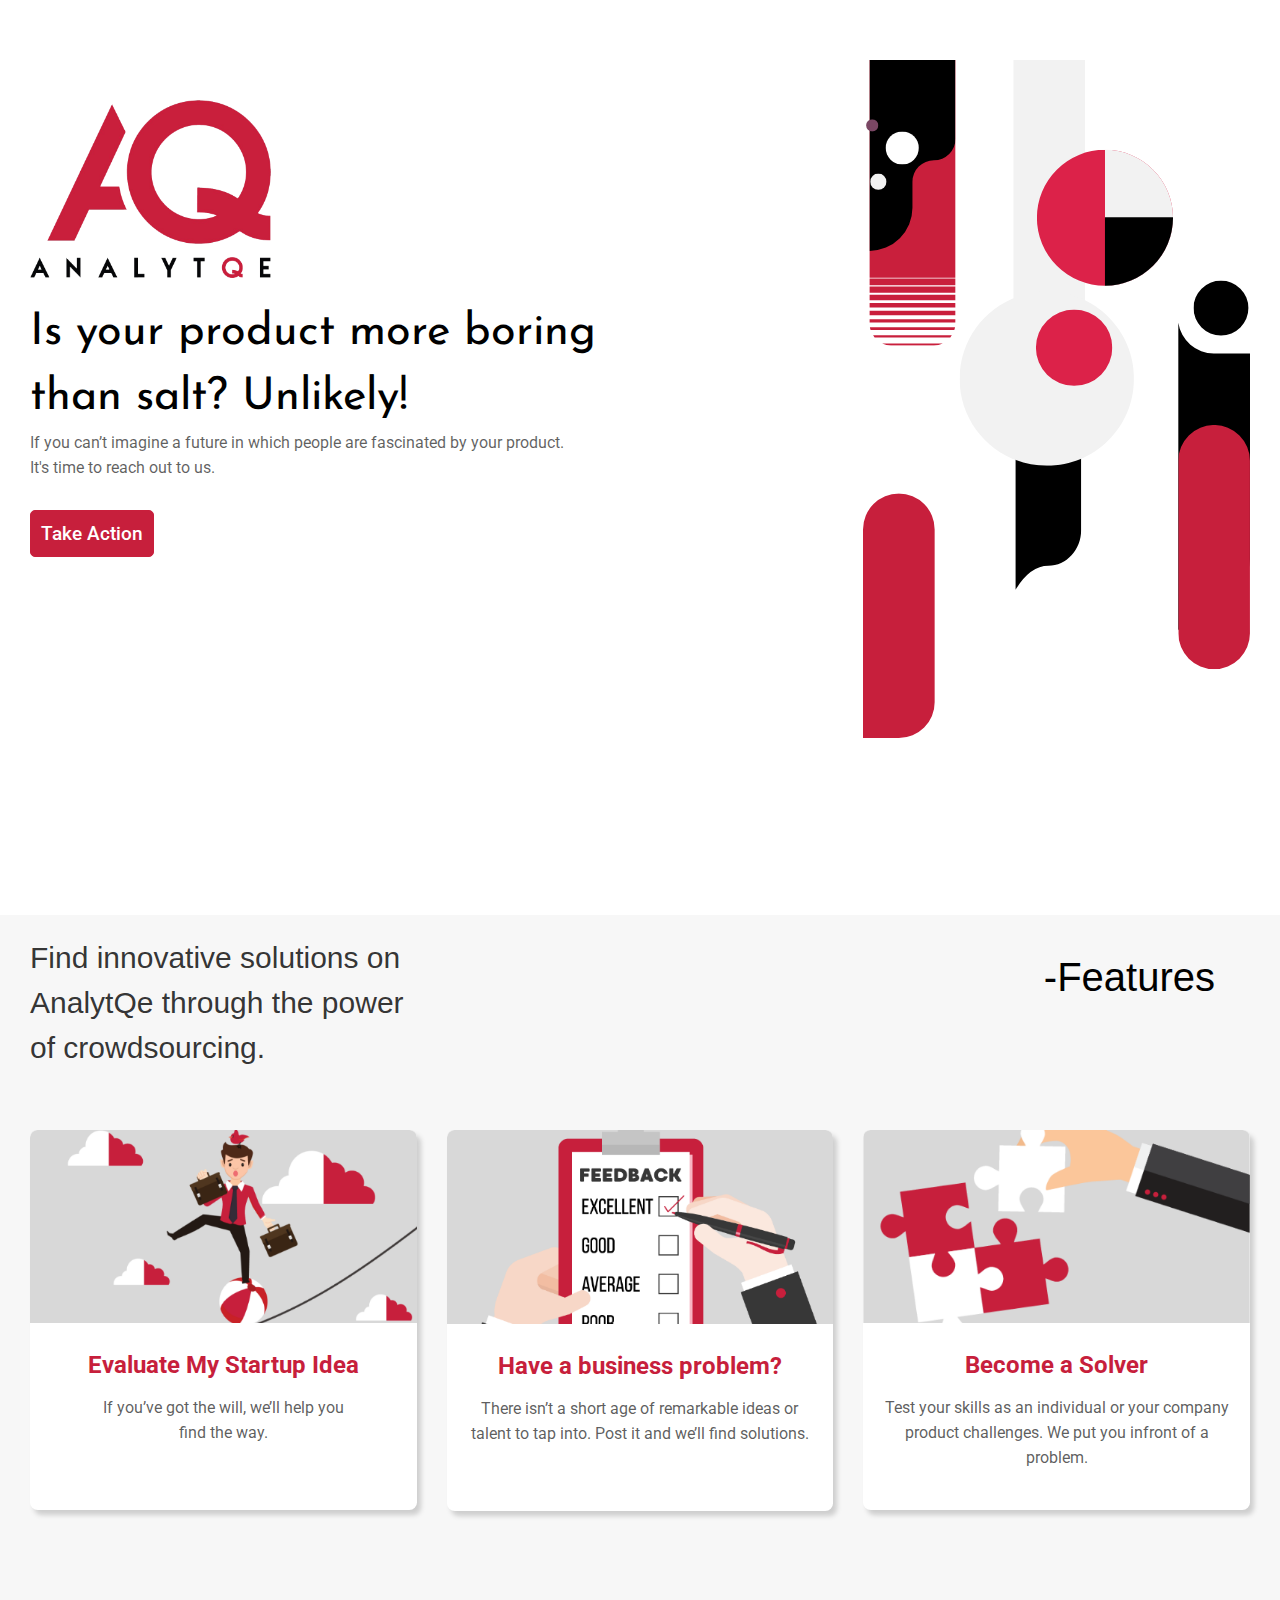
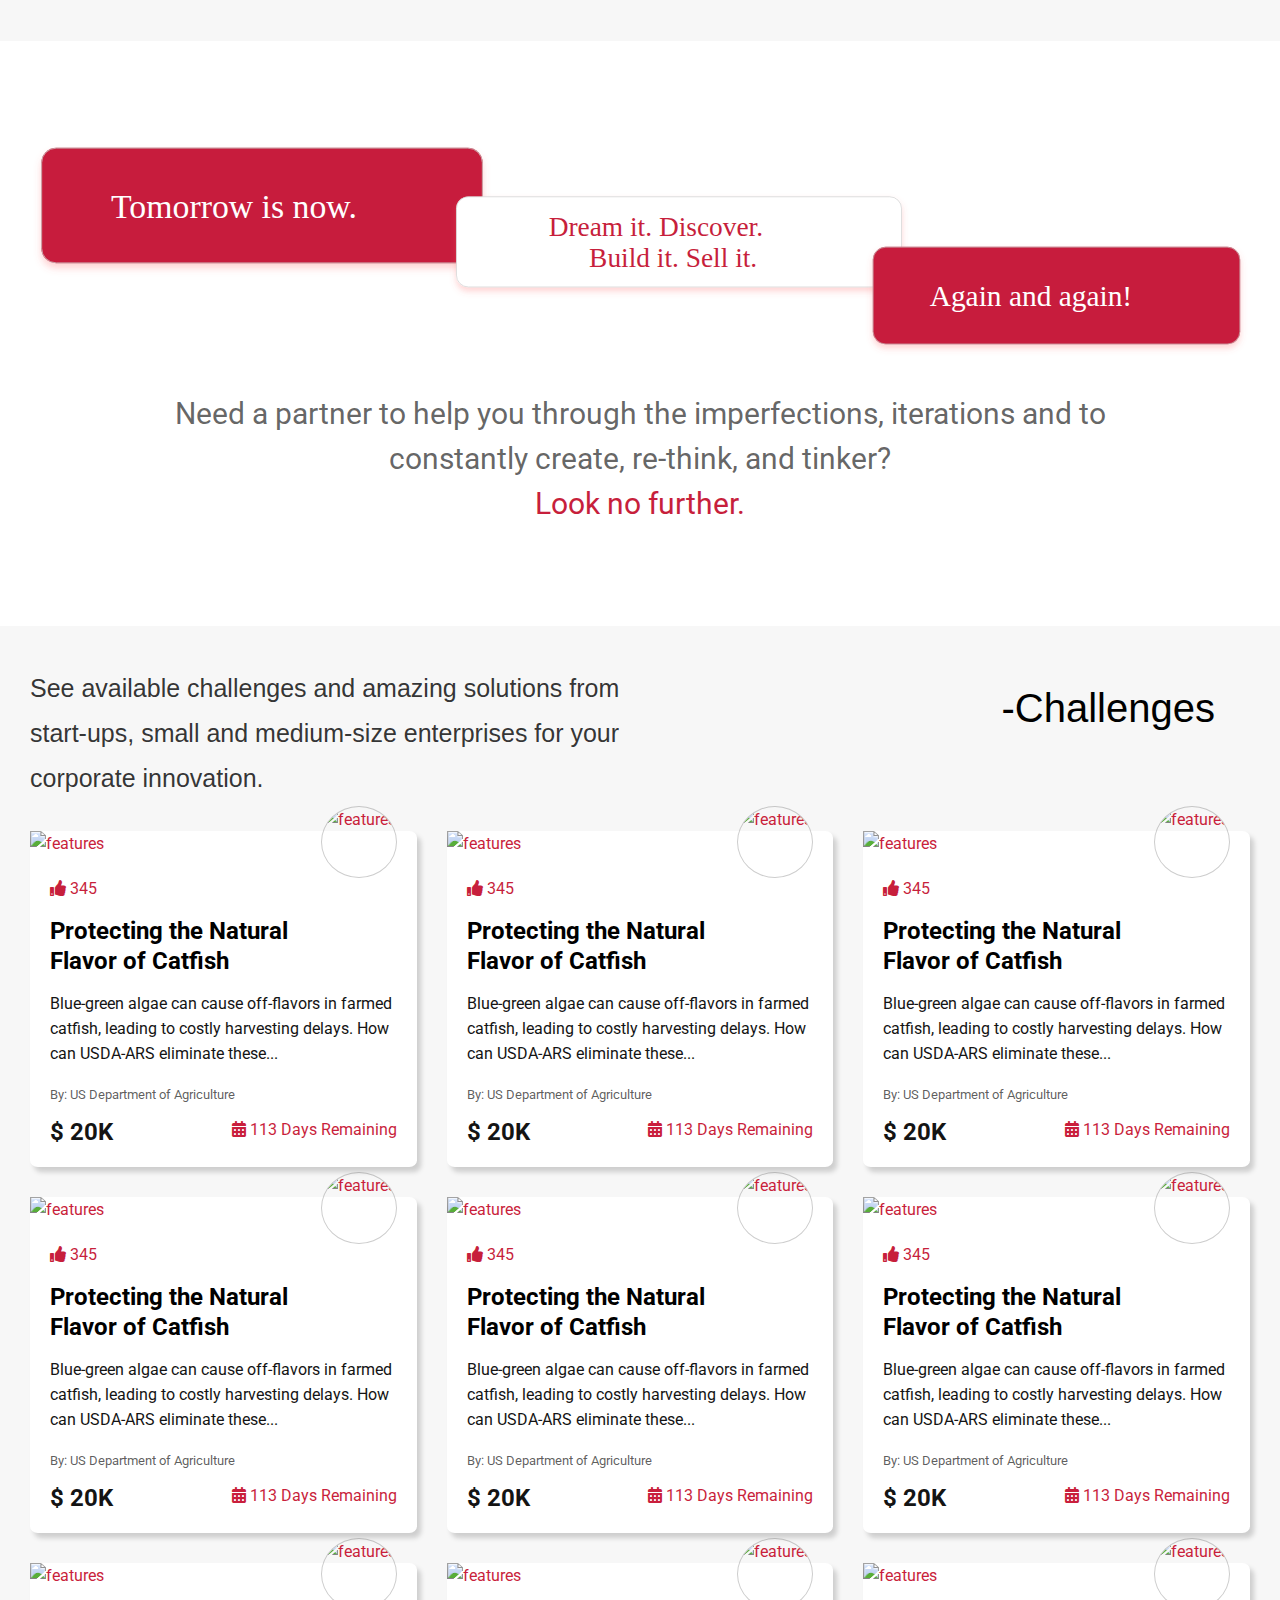
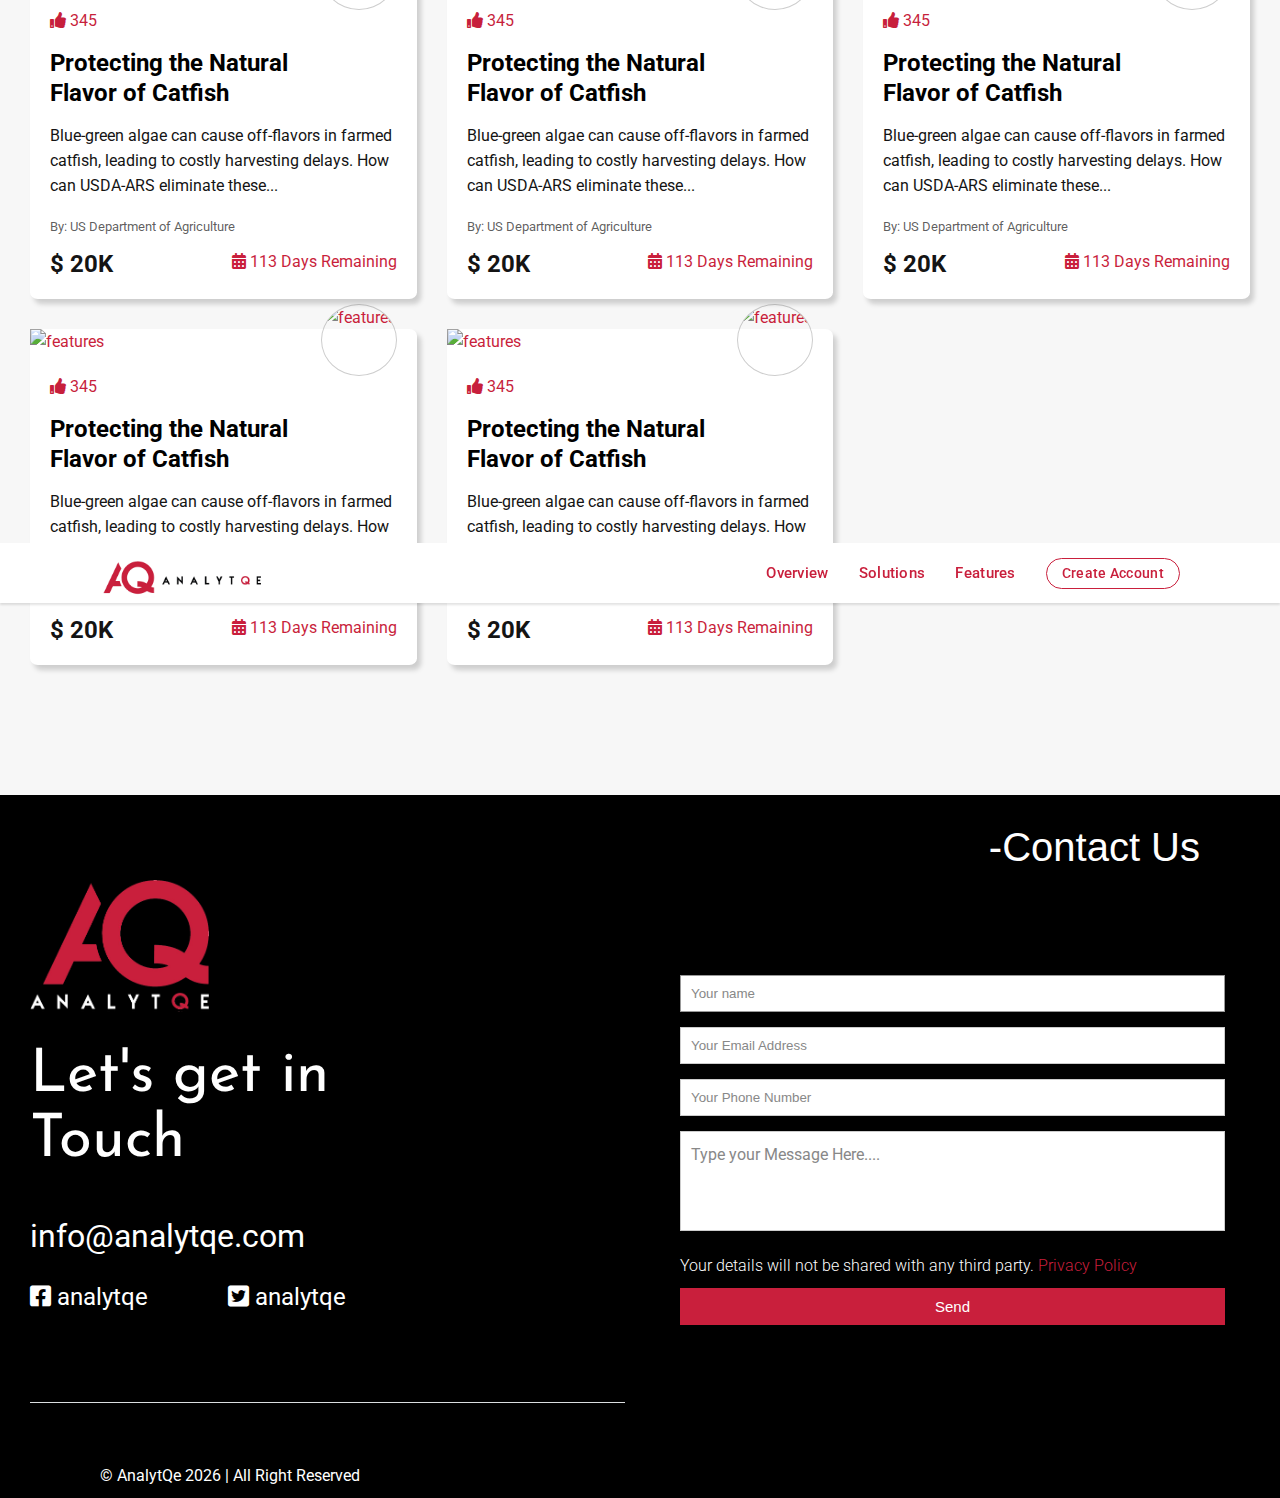
==== index.html @ 7dbf1ee2 "first commit" ====
<!DOCTYPE html>
<html lang="en">


<head>
    <meta charset="utf-8">
    <meta http-equiv="X-UA-Compatible" content="IE=edge">
    <meta name="viewport" content="width=device-width, initial-scale=1">
    <meta name="description" content="We connect everyday problem solvers like you to bring innovative thinking to the world." />
    <meta name="keywords" content="new app, kelv, mutiso, kelv mutiso, kelv ke" />
    <title>AnalytQe : crowdsourcing platform</title>

    <link rel="stylesheet" href="assets/css/bootstrap-grid.css">
    <link rel="stylesheet" href="assets/css/style.css">
    <link rel="stylesheet" href="assets/css/glide.css">
    <link rel="stylesheet" href="assets/css/magnific-popup.css">
    <link rel="stylesheet" href="assets/css/content-box.css">
    <link rel="stylesheet" href="assets/css/contact-form.css">
    <link rel="stylesheet" href="assets/css/media-box.css">
    <link rel="stylesheet" href="assets/css/all.min.css">
    <link rel="stylesheet" href="assets/css/animated.css">
    <link rel="stylesheet" href="assets/css/style.css">
    <link rel="stylesheet" href="assets/css/style2.css">
    <link rel="stylesheet" href="assets/css/skin.css">
    <link rel="stylesheet" href="https://cdnjs.cloudflare.com/ajax/libs/OwlCarousel2/2.3.4/assets/owl.carousel.min.css">
    <link rel="stylesheet" href="https://cdnjs.cloudflare.com/ajax/libs/animate.css/3.5.2/animate.min.css">
    <link rel="stylesheet" href="assets/media/icons/iconsmind/line-icons.min.css">
    <link href="https://fonts.googleapis.com/css2?family=Josefin+Sans:wght@700&display=swap" rel="stylesheet">
    <link href="https://fonts.googleapis.com/css2?family=Roboto:wght@100;300;400;500;700&display=swap" rel="stylesheet">

    <link rel="apple-touch-icon" sizes="180x180" href="assets/favicon/apple-touch-icon.png">
    <link rel="icon" type="image/png" sizes="32x32" href="assets/favicon/favicon-32x32.png">
    <link rel="icon" type="image/png" sizes="16x16" href="assets/favicon/favicon-16x16.png">
    <link rel="manifest" href="assets/favicon/site.webmanifest">
    <link rel="mask-icon" href="assets/favicon/safari-pinned-tab.svg" color="#c71f3c">
    <link rel="shortcut icon" href="assets/favicon/favicon.ico">
    <meta name="msapplication-TileColor" content="#C71F3C">
    <meta name="msapplication-config" content="assets/favicon/browserconfig.xml">
    <meta name="theme-color" content="#ffffff">
</head>

<body>

    <div id="preloader"></div>
    <nav class="menu-classic menu-fixed menu-one-page align-right" data-menu-anima="fade-bottom" data-scroll-detect="true">
        <div class="container">
            <div class="menu-brand">
                <a href="#">
                    <img class="logo-default" src="assets/img/analytqe-wide.png" alt="logo" height="40" />
                </a>
            </div>
            <i class="menu-btn"></i>
            <div class="menu-cnt">
                <ul>
                    <li>
                        <a href="#overview">Overview</a>
                    </li>
                    <li>
                        <a href="#solutions">Solutions</a>
                    </li>
                    <li>
                        <a href="#more">Features</a>
                    </li>
                </ul>
                <div class="menu-right">

                    <div class="menu-custom-area">
                        <a class="btn btn-xs btn-circle" href="#">Create Account</a>
                    </div>
                </div>
                <div class="clear"></div>
            </div>
        </div>
    </nav>

    <main>

        <!-- ************************************ HOME **************************** -->

        <section class=" section-full-width light sect1">
            <div class="container" style="padding-top: 0px!important;">
                <div class="row">

                    <div class="col-md-8 top-left" style="float: left; text-align: left;">
                        <img class="img-top" src="assets/img/logo_trans.png">

                        <p class="head">Is your product more boring <br> than salt? Unlikely!</p>

                        <div class="desc23">
                            <p>If you can’t imagine a future in which people are fascinated by your product. <br> It's time to reach out to us.</p>
                        </div>

                        <a class="btn btn-xs btn-circle " href="#" style="margin-top: 30px; color: white; background-color: #C71F3C; border-radius: 5px; font-size: larger; padding: 10px;">Take Action</a>

                    </div>
                    <div class="col-md-4 top-right hidden-sm">
                        <img class="img-top-right" src="assets/img/Group 2.svg">
                    </div>
                </div>
            </div>
        </section>

        <!-- ************************************ FEATURES **************************** -->
        <section class=" section-full-width light  align-center " style="background-color: #f7f7f7!important;">
            <div class="container" style="padding-top: 20px!important;">
                <div class="row">

                    <p class=" desc2345 col-md-4" style="font-weight: 100!important;">Find innovative solutions on AnalytQe through the power of crowdsourcing.</p>
                    <p class=" titlehd col-md-8 hidden-sm" style="padding-right: 50px;">-Features</p>
                </div>
                <div class="row">
                    <div class="col-md-4">
                        <a href="#">
                            <div class="card" style=" max-width: 100%;">
                                <img class="card-img-top" src="assets/img/pic1_rp.png" alt="features">
                                <div class="card-body">
                                    <h5 class="card-title" style="font-weight: bold!important;">Evaluate My Startup Idea</h5>
                                    <p class="card-text">If you’ve got the will, we’ll help you <br> find the way.</p>
                                </div>
                            </div>
                        </a>
                    </div>

                    <div class="col-md-4">
                        <a href="#">
                            <div class="card" style=" max-width: 100%;">
                                <img class="card-img-top" src="assets/img/pic2.png" alt="features">
                                <div class="card-body">
                                    <h5 class="card-title" style="font-weight: bold!important;">Have a business problem?</h5>
                                    <p class="card-text">There isn’t a short age of remarkable ideas or talent to tap into. Post it and we’ll find solutions.</p>
                                </div>
                            </div>
                        </a>
                    </div>

                    <div class="col-md-4">
                        <a href="#">
                            <div class="card" style=" max-width: 100%;">
                                <img class="card-img-top" src="assets/img/pic3.png" alt="features">
                                <div class="card-body">
                                    <h5 class="card-title" style="font-weight: bold!important;">Become a Solver</h5>
                                    <p class="card-text">Test your skills as an individual or your company product challenges. We put you infront of a problem.</p>
                                </div>
                            </div>
                        </a>
                    </div>
                </div>

            </div>
        </section>

        <!-- ************************************ BREAK **************************** -->

        <section class=" section-full-width light sect1">
            <div class="container">
                <div class="row">
                    <div class="img-break-top col-md-4 " style="float: left; text-align: left; ">
                        <img class="img-break" style="width: 120%; " src="assets/img/tomorrow.svg">
                    </div>
                    <div class="img-break-top col-md-4" style="float: center; text-align: center; top: 50px;">
                        <img class="img-break" style="width: 120%;" src="assets/img/dream.svg">
                    </div>
                    <div class="img-break-top col-md-4" style="float: right; text-align: right; top: 100px;">
                        <img class="img-break" style="width: 100%;" src="assets/img/again.svg">
                    </div>
                </div>
                <br>
                <div class=" text-center look" style="width: 100%; text-align: center; padding-top: 50px;">
                    <p class=" text-center" style=" text-align: center; padding-left: 10%!important; padding-right: 10%!important; font-size: 30px; line-height: 45px; color: rgba(0, 0, 0, 0.61);">Need a partner to help you through the imperfections, iterations and to constantly create, re-think, and tinker? <br> <span style="color: #C71F3C;"> Look no further.</span></p>
                </div>
            </div>
        </section>

        <!-- ************************************ CHALLENGES **************************** -->
        <section class=" section-full-width light" style="background-color: #f7f7f7!important; padding-top: 20px;">
            <div class="container" style="padding-top: 20px!important;">
                <div class="row">

                    <p class=" desc2345 col-md-6" style="font-weight: 100!important; font-size:25px;">See available challenges and amazing solutions from start-ups, small and medium-size enterprises for your corporate innovation.</p>
                    <p class=" titlehd col-md-6 hidden-sm" style="padding-right: 50px;">-Challenges</p>
                </div>
                <div class="row">
                    <div class="col-md-4">
                        <a href="#">
                            <div class="card" style=" max-width: 100%; padding-bottom: 0px;">

                                <img class="card-img-top" src="https://d253pvgap36xx8.cloudfront.net/challenges/thumbnail/69845fe4e1fa11ea8d841669e0c5d649/685404a8e1fa11ea9cebe678af6d7f21.jpg" alt="features">
                                <img class=" circle " style="    height: 72px;
                                float: right;
                                top: -50px;
                                position: relative;
                                margin-right: 20px; border-radius: 50%;" src="https://d253pvgap36xx8.cloudfront.net/groups/logo_thumbnail/a41c2746e7da11ea98da525a8a4b96c9/86a0eab6e26311eaa475624cc980532d.png" alt="features">


                                <div class="card-body">
                                    <div class="reactions" style="color: #C71F3C; display: inline-block; padding-bottom: 15px; ">
                                        <p><i class="fas fa-thumbs-up"></i> 345</p>
                                    </div>
                                    <h5 class="card-title" style="font-weight: bold!important; color: black; text-decoration: none;">Protecting the Natural Flavor of Catfish</h5>
                                    <p class="card-text" style="color: #141414;">Blue-green algae can cause off-flavors in farmed catfish, leading to costly harvesting delays. How can USDA-ARS eliminate these...</p>
                                    <p class="card-text" style="min-height: auto; padding-bottom: 10px;"><small class="text-muted">By: US Department of Agriculture</small></p>
                                    <div class="card-footer" style="display: inline-block; width: 100%;">

                                        <span class="card-title text-left" style="color: #141414; text-decoration: none;">$ 20K</span>

                                        <p class="text-right" style="float: right!important; text-align: right;"><i class="fas fa-calendar-alt"></i> 113 Days Remaining</p>
                                    </div>
                                </div>
                            </div>
                        </a>
                    </div>

                    <div class="col-md-4">
                        <a href="#">
                            <div class="card" style=" max-width: 100%; padding-bottom: 0px;">

                                <img class="card-img-top" src="https://d253pvgap36xx8.cloudfront.net/challenges/thumbnail/69845fe4e1fa11ea8d841669e0c5d649/685404a8e1fa11ea9cebe678af6d7f21.jpg" alt="features">
                                <img class=" circle " style="    height: 72px;
                                float: right;
                                top: -50px;
                                position: relative;
                                margin-right: 20px; border-radius: 50%;" src="https://d253pvgap36xx8.cloudfront.net/groups/logo_thumbnail/a41c2746e7da11ea98da525a8a4b96c9/86a0eab6e26311eaa475624cc980532d.png" alt="features">


                                <div class="card-body">
                                    <div class="reactions" style="color: #C71F3C; display: inline-block; padding-bottom: 15px; ">
                                        <p><i class="fas fa-thumbs-up"></i> 345</p>
                                    </div>
                                    <h5 class="card-title" style="font-weight: bold!important; color: black; text-decoration: none;">Protecting the Natural Flavor of Catfish</h5>
                                    <p class="card-text" style="color: #141414;">Blue-green algae can cause off-flavors in farmed catfish, leading to costly harvesting delays. How can USDA-ARS eliminate these...</p>
                                    <p class="card-text" style="min-height: auto; padding-bottom: 10px;"><small class="text-muted">By: US Department of Agriculture</small></p>
                                    <div class="card-footer" style="display: inline-block; width: 100%;">

                                        <span class="card-title text-left" style="color: #141414; text-decoration: none;">$ 20K</span>

                                        <p class="text-right" style="float: right!important; text-align: right;"><i class="fas fa-calendar-alt"></i> 113 Days Remaining</p>
                                    </div>
                                </div>
                            </div>
                        </a>
                    </div>

                    <div class="col-md-4">
                        <a href="#">
                            <div class="card" style=" max-width: 100%; padding-bottom: 0px;">

                                <img class="card-img-top" src="https://d253pvgap36xx8.cloudfront.net/challenges/thumbnail/69845fe4e1fa11ea8d841669e0c5d649/685404a8e1fa11ea9cebe678af6d7f21.jpg" alt="features">
                                <img class=" circle " style="    height: 72px;
                                float: right;
                                top: -50px;
                                position: relative;
                                margin-right: 20px; border-radius: 50%;" src="https://d253pvgap36xx8.cloudfront.net/groups/logo_thumbnail/a41c2746e7da11ea98da525a8a4b96c9/86a0eab6e26311eaa475624cc980532d.png" alt="features">


                                <div class="card-body">
                                    <div class="reactions" style="color: #C71F3C; display: inline-block; padding-bottom: 15px; ">
                                        <p><i class="fas fa-thumbs-up"></i> 345</p>
                                    </div>
                                    <h5 class="card-title" style="font-weight: bold!important; color: black; text-decoration: none;">Protecting the Natural Flavor of Catfish</h5>
                                    <p class="card-text" style="color: #141414;">Blue-green algae can cause off-flavors in farmed catfish, leading to costly harvesting delays. How can USDA-ARS eliminate these...</p>
                                    <p class="card-text" style="min-height: auto; padding-bottom: 10px;"><small class="text-muted">By: US Department of Agriculture</small></p>
                                    <div class="card-footer" style="display: inline-block; width: 100%;">

                                        <span class="card-title text-left" style="color: #141414; text-decoration: none;">$ 20K</span>

                                        <p class="text-right" style="float: right!important; text-align: right;"><i class="fas fa-calendar-alt"></i> 113 Days Remaining</p>
                                    </div>
                                </div>
                            </div>
                        </a>
                    </div>

                    <div class="col-md-4">
                        <a href="#">
                            <div class="card" style=" max-width: 100%; padding-bottom: 0px;">

                                <img class="card-img-top" src="https://d253pvgap36xx8.cloudfront.net/challenges/thumbnail/69845fe4e1fa11ea8d841669e0c5d649/685404a8e1fa11ea9cebe678af6d7f21.jpg" alt="features">
                                <img class=" circle " style="    height: 72px;
                                float: right;
                                top: -50px;
                                position: relative;
                                margin-right: 20px; border-radius: 50%;" src="https://d253pvgap36xx8.cloudfront.net/groups/logo_thumbnail/a41c2746e7da11ea98da525a8a4b96c9/86a0eab6e26311eaa475624cc980532d.png" alt="features">


                                <div class="card-body">
                                    <div class="reactions" style="color: #C71F3C; display: inline-block; padding-bottom: 15px; ">
                                        <p><i class="fas fa-thumbs-up"></i> 345</p>
                                    </div>
                                    <h5 class="card-title" style="font-weight: bold!important; color: black; text-decoration: none;">Protecting the Natural Flavor of Catfish</h5>
                                    <p class="card-text" style="color: #141414;">Blue-green algae can cause off-flavors in farmed catfish, leading to costly harvesting delays. How can USDA-ARS eliminate these...</p>
                                    <p class="card-text" style="min-height: auto; padding-bottom: 10px;"><small class="text-muted">By: US Department of Agriculture</small></p>
                                    <div class="card-footer" style="display: inline-block; width: 100%;">

                                        <span class="card-title text-left" style="color: #141414; text-decoration: none;">$ 20K</span>

                                        <p class="text-right" style="float: right!important; text-align: right;"><i class="fas fa-calendar-alt"></i> 113 Days Remaining</p>
                                    </div>
                                </div>
                            </div>
                        </a>
                    </div>

                    <div class="col-md-4">
                        <a href="#">
                            <div class="card" style=" max-width: 100%; padding-bottom: 0px;">

                                <img class="card-img-top" src="https://d253pvgap36xx8.cloudfront.net/challenges/thumbnail/69845fe4e1fa11ea8d841669e0c5d649/685404a8e1fa11ea9cebe678af6d7f21.jpg" alt="features">
                                <img class=" circle " style="    height: 72px;
                                float: right;
                                top: -50px;
                                position: relative;
                                margin-right: 20px; border-radius: 50%;" src="https://d253pvgap36xx8.cloudfront.net/groups/logo_thumbnail/a41c2746e7da11ea98da525a8a4b96c9/86a0eab6e26311eaa475624cc980532d.png" alt="features">


                                <div class="card-body">
                                    <div class="reactions" style="color: #C71F3C; display: inline-block; padding-bottom: 15px; ">
                                        <p><i class="fas fa-thumbs-up"></i> 345</p>
                                    </div>
                                    <h5 class="card-title" style="font-weight: bold!important; color: black; text-decoration: none;">Protecting the Natural Flavor of Catfish</h5>
                                    <p class="card-text" style="color: #141414;">Blue-green algae can cause off-flavors in farmed catfish, leading to costly harvesting delays. How can USDA-ARS eliminate these...</p>
                                    <p class="card-text" style="min-height: auto; padding-bottom: 10px;"><small class="text-muted">By: US Department of Agriculture</small></p>
                                    <div class="card-footer" style="display: inline-block; width: 100%;">

                                        <span class="card-title text-left" style="color: #141414; text-decoration: none;">$ 20K</span>

                                        <p class="text-right" style="float: right!important; text-align: right;"><i class="fas fa-calendar-alt"></i> 113 Days Remaining</p>
                                    </div>
                                </div>
                            </div>
                        </a>
                    </div>

                    <div class="col-md-4">
                        <a href="#">
                            <div class="card" style=" max-width: 100%; padding-bottom: 0px;">

                                <img class="card-img-top" src="https://d253pvgap36xx8.cloudfront.net/challenges/thumbnail/69845fe4e1fa11ea8d841669e0c5d649/685404a8e1fa11ea9cebe678af6d7f21.jpg" alt="features">
                                <img class=" circle " style="    height: 72px;
                                float: right;
                                top: -50px;
                                position: relative;
                                margin-right: 20px; border-radius: 50%;" src="https://d253pvgap36xx8.cloudfront.net/groups/logo_thumbnail/a41c2746e7da11ea98da525a8a4b96c9/86a0eab6e26311eaa475624cc980532d.png" alt="features">


                                <div class="card-body">
                                    <div class="reactions" style="color: #C71F3C; display: inline-block; padding-bottom: 15px; ">
                                        <p><i class="fas fa-thumbs-up"></i> 345</p>
                                    </div>
                                    <h5 class="card-title" style="font-weight: bold!important; color: black; text-decoration: none;">Protecting the Natural Flavor of Catfish</h5>
                                    <p class="card-text" style="color: #141414;">Blue-green algae can cause off-flavors in farmed catfish, leading to costly harvesting delays. How can USDA-ARS eliminate these...</p>
                                    <p class="card-text" style="min-height: auto; padding-bottom: 10px;"><small class="text-muted">By: US Department of Agriculture</small></p>
                                    <div class="card-footer" style="display: inline-block; width: 100%;">

                                        <span class="card-title text-left" style="color: #141414; text-decoration: none;">$ 20K</span>

                                        <p class="text-right" style="float: right!important; text-align: right;"><i class="fas fa-calendar-alt"></i> 113 Days Remaining</p>
                                    </div>
                                </div>
                            </div>
                        </a>
                    </div>

                    <div class="col-md-4">
                        <a href="#">
                            <div class="card" style=" max-width: 100%; padding-bottom: 0px;">

                                <img class="card-img-top" src="https://d253pvgap36xx8.cloudfront.net/challenges/thumbnail/69845fe4e1fa11ea8d841669e0c5d649/685404a8e1fa11ea9cebe678af6d7f21.jpg" alt="features">
                                <img class=" circle " style="    height: 72px;
                                float: right;
                                top: -50px;
                                position: relative;
                                margin-right: 20px; border-radius: 50%;" src="https://d253pvgap36xx8.cloudfront.net/groups/logo_thumbnail/a41c2746e7da11ea98da525a8a4b96c9/86a0eab6e26311eaa475624cc980532d.png" alt="features">


                                <div class="card-body">
                                    <div class="reactions" style="color: #C71F3C; display: inline-block; padding-bottom: 15px; ">
                                        <p><i class="fas fa-thumbs-up"></i> 345</p>
                                    </div>
                                    <h5 class="card-title" style="font-weight: bold!important; color: black; text-decoration: none;">Protecting the Natural Flavor of Catfish</h5>
                                    <p class="card-text" style="color: #141414;">Blue-green algae can cause off-flavors in farmed catfish, leading to costly harvesting delays. How can USDA-ARS eliminate these...</p>
                                    <p class="card-text" style="min-height: auto; padding-bottom: 10px;"><small class="text-muted">By: US Department of Agriculture</small></p>
                                    <div class="card-footer" style="display: inline-block; width: 100%;">

                                        <span class="card-title text-left" style="color: #141414; text-decoration: none;">$ 20K</span>

                                        <p class="text-right" style="float: right!important; text-align: right;"><i class="fas fa-calendar-alt"></i> 113 Days Remaining</p>
                                    </div>
                                </div>
                            </div>
                        </a>
                    </div>

                    <div class="col-md-4">
                        <a href="#">
                            <div class="card" style=" max-width: 100%; padding-bottom: 0px;">

                                <img class="card-img-top" src="https://d253pvgap36xx8.cloudfront.net/challenges/thumbnail/69845fe4e1fa11ea8d841669e0c5d649/685404a8e1fa11ea9cebe678af6d7f21.jpg" alt="features">
                                <img class=" circle " style="    height: 72px;
                                float: right;
                                top: -50px;
                                position: relative;
                                margin-right: 20px; border-radius: 50%;" src="https://d253pvgap36xx8.cloudfront.net/groups/logo_thumbnail/a41c2746e7da11ea98da525a8a4b96c9/86a0eab6e26311eaa475624cc980532d.png" alt="features">


                                <div class="card-body">
                                    <div class="reactions" style="color: #C71F3C; display: inline-block; padding-bottom: 15px; ">
                                        <p><i class="fas fa-thumbs-up"></i> 345</p>
                                    </div>
                                    <h5 class="card-title" style="font-weight: bold!important; color: black; text-decoration: none;">Protecting the Natural Flavor of Catfish</h5>
                                    <p class="card-text" style="color: #141414;">Blue-green algae can cause off-flavors in farmed catfish, leading to costly harvesting delays. How can USDA-ARS eliminate these...</p>
                                    <p class="card-text" style="min-height: auto; padding-bottom: 10px;"><small class="text-muted">By: US Department of Agriculture</small></p>
                                    <div class="card-footer" style="display: inline-block; width: 100%;">

                                        <span class="card-title text-left" style="color: #141414; text-decoration: none;">$ 20K</span>

                                        <p class="text-right" style="float: right!important; text-align: right;"><i class="fas fa-calendar-alt"></i> 113 Days Remaining</p>
                                    </div>
                                </div>
                            </div>
                        </a>
                    </div>

                    <div class="col-md-4">
                        <a href="#">
                            <div class="card" style=" max-width: 100%; padding-bottom: 0px;">

                                <img class="card-img-top" src="https://d253pvgap36xx8.cloudfront.net/challenges/thumbnail/69845fe4e1fa11ea8d841669e0c5d649/685404a8e1fa11ea9cebe678af6d7f21.jpg" alt="features">
                                <img class=" circle " style="    height: 72px;
                                float: right;
                                top: -50px;
                                position: relative;
                                margin-right: 20px; border-radius: 50%;" src="https://d253pvgap36xx8.cloudfront.net/groups/logo_thumbnail/a41c2746e7da11ea98da525a8a4b96c9/86a0eab6e26311eaa475624cc980532d.png" alt="features">


                                <div class="card-body">
                                    <div class="reactions" style="color: #C71F3C; display: inline-block; padding-bottom: 15px; ">
                                        <p><i class="fas fa-thumbs-up"></i> 345</p>
                                    </div>
                                    <h5 class="card-title" style="font-weight: bold!important; color: black; text-decoration: none;">Protecting the Natural Flavor of Catfish</h5>
                                    <p class="card-text" style="color: #141414;">Blue-green algae can cause off-flavors in farmed catfish, leading to costly harvesting delays. How can USDA-ARS eliminate these...</p>
                                    <p class="card-text" style="min-height: auto; padding-bottom: 10px;"><small class="text-muted">By: US Department of Agriculture</small></p>
                                    <div class="card-footer" style="display: inline-block; width: 100%;">

                                        <span class="card-title text-left" style="color: #141414; text-decoration: none;">$ 20K</span>

                                        <p class="text-right" style="float: right!important; text-align: right;"><i class="fas fa-calendar-alt"></i> 113 Days Remaining</p>
                                    </div>
                                </div>
                            </div>
                        </a>
                    </div>

                    <div class="col-md-4">
                        <a href="#">
                            <div class="card" style=" max-width: 100%; padding-bottom: 0px;">

                                <img class="card-img-top" src="https://d253pvgap36xx8.cloudfront.net/challenges/thumbnail/69845fe4e1fa11ea8d841669e0c5d649/685404a8e1fa11ea9cebe678af6d7f21.jpg" alt="features">
                                <img class=" circle " style="    height: 72px;
                                float: right;
                                top: -50px;
                                position: relative;
                                margin-right: 20px; border-radius: 50%;" src="https://d253pvgap36xx8.cloudfront.net/groups/logo_thumbnail/a41c2746e7da11ea98da525a8a4b96c9/86a0eab6e26311eaa475624cc980532d.png" alt="features">


                                <div class="card-body">
                                    <div class="reactions" style="color: #C71F3C; display: inline-block; padding-bottom: 15px; ">
                                        <p><i class="fas fa-thumbs-up"></i> 345</p>
                                    </div>
                                    <h5 class="card-title" style="font-weight: bold!important; color: black; text-decoration: none;">Protecting the Natural Flavor of Catfish</h5>
                                    <p class="card-text" style="color: #141414;">Blue-green algae can cause off-flavors in farmed catfish, leading to costly harvesting delays. How can USDA-ARS eliminate these...</p>
                                    <p class="card-text" style="min-height: auto; padding-bottom: 10px;"><small class="text-muted">By: US Department of Agriculture</small></p>
                                    <div class="card-footer" style="display: inline-block; width: 100%;">

                                        <span class="card-title text-left" style="color: #141414; text-decoration: none;">$ 20K</span>

                                        <p class="text-right" style="float: right!important; text-align: right;"><i class="fas fa-calendar-alt"></i> 113 Days Remaining</p>
                                    </div>
                                </div>
                            </div>
                        </a>
                    </div>

                    <div class="col-md-4">
                        <a href="#">
                            <div class="card" style=" max-width: 100%; padding-bottom: 0px;">

                                <img class="card-img-top" src="https://d253pvgap36xx8.cloudfront.net/challenges/thumbnail/69845fe4e1fa11ea8d841669e0c5d649/685404a8e1fa11ea9cebe678af6d7f21.jpg" alt="features">
                                <img class=" circle " style="    height: 72px;
                                float: right;
                                top: -50px;
                                position: relative;
                                margin-right: 20px; border-radius: 50%;" src="https://d253pvgap36xx8.cloudfront.net/groups/logo_thumbnail/a41c2746e7da11ea98da525a8a4b96c9/86a0eab6e26311eaa475624cc980532d.png" alt="features">


                                <div class="card-body">
                                    <div class="reactions" style="color: #C71F3C; display: inline-block; padding-bottom: 15px; ">
                                        <p><i class="fas fa-thumbs-up"></i> 345</p>
                                    </div>
                                    <h5 class="card-title" style="font-weight: bold!important; color: black; text-decoration: none;">Protecting the Natural Flavor of Catfish</h5>
                                    <p class="card-text" style="color: #141414;">Blue-green algae can cause off-flavors in farmed catfish, leading to costly harvesting delays. How can USDA-ARS eliminate these...</p>
                                    <p class="card-text" style="min-height: auto; padding-bottom: 10px;"><small class="text-muted">By: US Department of Agriculture</small></p>
                                    <div class="card-footer" style="display: inline-block; width: 100%;">

                                        <span class="card-title text-left" style="color: #141414; text-decoration: none;">$ 20K</span>

                                        <p class="text-right" style="float: right!important; text-align: right;"><i class="fas fa-calendar-alt"></i> 113 Days Remaining</p>
                                    </div>
                                </div>
                            </div>
                        </a>
                    </div>

                </div>

            </div>
        </section>

        <!-- ************************************ TESTIMONIALS **************************** -->

        <!-- ************************************ CONTACTS **************************** -->
        <section class=" section-full-width " style="background-color: black;">
            <div class="container" style="padding-top: 20px; padding-bottom: 0px;">
                <p class=" titlehd" style="padding-right: 50px; color: white;">-Contact Us</p>

                <div class="row">
                    <div class="col-md-6" style="float: left; text-align: left;">
                        <img class="img-top hidden-sm" src="assets/img/white text.png">

                        <p class="head hidden-sm" style="color: white; font-size: 60px; padding-top: 10px; padding-bottom: 20px;">Let's get in <br> Touch </p>



                        <div class="row social" style="color: white!important; width: 100%;">
                            <div class="col-md-12" style="padding-bottom: 30px;">
                                <a href="mailto:info@analytqe.com" style="font-size: 2rem; color: white!important;">info@analytqe.com</a>
                            </div> <br>
                            <div class="col-md-4 col-sm-6">
                                <a href="#" style="font-size: 1.5rem; color: white!important;"><i class="fab fa-facebook-square" ></i> analytqe</a>
                            </div>
                            <div class="col-md-4 col-sm-6">
                                <a href="#" style="font-size: 1.5rem; color: white!important;"><i class="fab fa-twitter-square" ></i> analytqe</a>
                            </div>
                        </div>
                        <div class="clear"></div>
                        <hr>
                    </div>
                    <div class="col-md-6" style="padding-top: 20px;">
                        <form id="contact" action="" method="post">

                            <fieldset>
                                <input placeholder="Your name" type="text" tabindex="1" required autofocus>
                            </fieldset>
                            <fieldset>
                                <input placeholder="Your Email Address" type="email" tabindex="2" required>
                            </fieldset>
                            <fieldset>
                                <input placeholder="Your Phone Number" type="tel" tabindex="3" required>
                            </fieldset>

                            <fieldset>
                                <textarea placeholder="Type your Message Here...." tabindex="4" required></textarea>
                            </fieldset>
                            <div class="desc23" style="padding-bottom: 10px; font-weight: 300">
                                <p style="color: white;">Your details will not be shared with any third party. <a href="#">Privacy Policy</a></p>
                            </div>
                            <fieldset>
                                <button name="submit" type="submit" id="contact-submit" data-submit="...Sending">Send</button>
                            </fieldset>
                        </form>
                    </div>

                </div>
            </div>

        </section>

        <!--START: FOOTER-->
        <footer class="footer section section-light" style="background-color: black; color: white;">
            <div class="container" style="padding-top: 0px; padding-bottom: 10px;">
                <p class="copyright text-center mb-0">&copy; AnalytQe
                    <script>
                        document.write(new Date().getFullYear())
                    </script>
                    | All Right Reserved</p>
            </div>
        </footer>
        <!--END: FOOTER-->

    </main>




    <!--End of page 3-->
    <script src="assets/scripts/jquery.min.js"></script>
    <script src="assets/scripts/main.js"></script>
    <script src="assets/scripts/parallax.min.js"></script>
    <script src="assets/scripts/glide.min.js"></script>
    <script src="assets/scripts/magnific-popup.min.js"></script>
    <script src="assets/scripts/tab-accordion.js"></script>
    <script src="assets/scripts/imagesloaded.min.js"></script>
    <script src="assets/scripts/contact-form/contact-form.js"></script>
    <script src="assets/scripts/progress.js"></script>
    <script src="media/custom.js"></script>
    <script src="https://cdnjs.cloudflare.com/ajax/libs/OwlCarousel2/2.3.4/owl.carousel.min.js"></script>

</body>

</html>
---- assets/css/style.css ----
/* * {
                                box-sizing: border-box;
                            }
                            
                            body,
                            textarea {
                                font-family: 'Roboto', sans-serif;
                                font-size: 16px;
                                line-height: 25px;
                                padding: 0;
                                margin: 0;
                            }
                            
                            ul {
                                margin: 0;
                                padding: 0;
                                list-style: none;
                            }
                            
                            h2,
                            h3,
                            a {
                                color: #34495e;
                            }
                            
                            a {
                                text-decoration: none;
                            }
                            /* new 
                            
                            
                            body>#preloader {
                                position: fixed;
                                top: 0;
                                left: 0;
                                right: 0;
                                bottom: 0;
                                background-color: #fff;
                                z-index: 99995;
                            }
                            
                            #preloader:before {
                                content: url(../media/loader.svg);
                                position: absolute;
                                width: 15px;
                                height: 15px;
                                top: 50%;
                                left: 50%;
                                margin-left: -15px;
                                margin-top: -15px;
                            }
                            
                            .logo {
                                margin-left: 50px;
                                padding-right: 100px;
                            }
                            
                            .main-nav {
                                margin-top: 5px;
                            }
                            
                            .main-nav a {
                                padding: 10px 15px;
                                text-transform: uppercase;
                                text-align: center;
                                display: block;
                                float: center;
                            }
                            
                            .main-nav a {
                                color: #696969;
                                font-size: .99em;
                            }
                            
                            .main-nav a:hover {
                                color: #DC143C;
                            }
                            
                            .header {
                                padding-top: .5em;
                                padding-bottom: .5em;
                                background-color: #ffffff;
                            } */
                            /* ================================= 
Media Queries
==================================== */
                            /* @media (min-width: 769px) {
                        .header,
                        .main-nav {
                            display: flex;
                        }
                        .header {
                            flex-direction: column;
                            align-items: center;
                            .header {
                                width: 80%;
                                margin: 0 auto;
                                max-width: 1150px;
                            }
                        }
                    } */
                            /* @media (min-width: 1025px) {
                        .header {
                            flex-direction: row;
                            justify-content: space-between;
                        }
                    }
                    /*page 1*/
                            /* .c3 {
                        column-count: 2;
                        column-gap: 40px;
                    }
                    
                    .c3 .pageone {
                        float: left;
                    } */
                            /* .c>div {
                    padding: 1em;
                    background-color: #f5f5f5;
                } 
                            
                            @media screen and (min-width: 31.42em) {
                                .c4,
                                .c5 {
                                    float: left;
                                    width: 50%;
                                }
                                /*End of page 1*/
                            /*page 
                                .c4
                            }
                            
                            .c4 .head2 {
                                padding-left: 40px;
                                font-size: 22px;
                                color: #696969;
                            }
                            
                            .c4 .head3 {
                                padding-left: 40px;
                                font-size: 22px;
                                color: #696969;
                            }
                            
                            .c4 .head4 {
                                padding-left: 40px;
                                font-size: 22px;
                                color: #ffffff;
                                background-color: #DC143C;
                                background-size: 40px;
                            }
                            
                            .c4 .pagetwo {
                                padding-left: 40px;
                                width: 260px;
                                height: 180px;
                            }
                            
                            .c5 {
                                column-count: 2;
                                column-gap: 40px;
                            }
                            
                            .c5 .pageone {
                                float: left;
                            }
                            
                            @media screen and (min-width: 31.42em) {
                                .c4,
                                .c5 {
                                    float: left;
                                    width: 50%;
                                }
                            }
                            
                            .c1 .c4 .c5 {
                                background-color: #ffffff;
                            }
                            
                            .c4 .head5 {
                                padding-left: 40px;
                                font-size: 28px;
                                color: #000000;
                                padding-top: 2px;
                            }
                            
                            .c5 .head6 {
                                padding-left: 80px;
                                font-size: 41px;
                                color: #000000;
                                padding-top: 2px;
                                float: right;
                            }
                            
                            div.gallery {
                                margin-right: 20px;
                                margin-left: 80px;
                                border: 1px solid #ccc;
                                float: left;
                                width: 300px;
                                position: center;
                            }
                            
                            div.gallery1 {
                                padding-top: 50px;
                            }
                            
                            div.gallery:hover {
                                border: 1px solid #777;
                            }
                            
                            div.gallery img {
                                width: 100%;
                                height: auto;
                            }
                            
                            div.desc {
                                padding: 15px;
                                text-align: center;
                                font-weight: bold;
                                color: #DC143C;
                            }
                            
                            div.desc1 {
                                padding: 15px;
                                text-align: center;
                                font-style: bold;
                                color: 000000;
                            }
                            
                            div.desc2 {
                                padding: 15px;
                                text-align: left;
                                color: #777672;
                            }
                            
                            div.desc3 {
                                padding: 15px;
                                text-align: left;
                                font-style: bold;
                                font-size: 40px;
                                color: #000000;
                            }
                            /*End of page 2*/
                            /*Start of page 3*/
                            /* .blue {
                            background-color: blue;
                        }
                        h3 {
                            font-size: 120%;
                            color: #DC143C;
                        }
                        h2 {
                            font-size: 150%;
                            color: #ffffff;
                        }
                        .paddingBlock {
                            padding: 10px 0;
                        }
                        .paddingBlock .quote {
                            padding: 15px;
                            text-align: center;
                             
                            font-size: 40px;
                            color: #000000;
                        }
                        .paddingBlock .quote2 {
                            padding: 15px;
                            text-align: center;
                             
                            font-size: 40px;
                            color: #DC143C;
                        }
                        .eqWrap {
                            padding: 5px 0;
                            display: flex;
                        }
                        .eq {
                            padding: 5px;
                        }
                        .equalHMVWrap {
                            padding: 5px 0;
                            flex-wrap: wrap;
                        }
                        .equalHMV {
                            width: 42%;
                            margin: 10%;
                        }
                        .eq:nth-of-type(odd) {
                            border: 1px solid #000;
                            padding: 5px 0;
                            background: #DC143C;
                        }
                        .eq:nth-of-type(even) {
                            border: 1px solid #000;
                            background: #ffffff;
                        }
                        .equalHW {
                            padding: 5px 0;
                            flex: 1;
                        }
                        .equalHMWrap {
                            padding: 5px 0;
                            justify-content: space-between;
                        }
                        .equalHM {
                            padding: 5px 0;
                            width: 32%;
                        }
                        .equalHMRWrap {
                            padding: 5px 0;
                            justify-content: space-between;
                            flex-wrap: wrap;
                        }
                        .equalHMR {
                            width: 32%;
                            margin-bottom: 2%;
                        }
                        .equalHMVWrap {
                            flex-wrap: wrap;
                        }
                        .equalHMV {
                            width: 32%;
                            margin: 1%;
                        }
                        .equalHMV:nth-of-type(3n) {
                            margin-right: 0;
                        }
                        .equalHMV:nth-of-type(3n+1) {
                            margin-left: 0;
                        }
                        .challenge {
                            background: #DCDCDC;
                        }
                        .challenge .title {
                            padding: 15px;
                            padding-right: 120px;
                            text-align: right;
                             
                            font-size: 40px;
                            color: #000;
                        }
                        .challenge .paragraph {
                            padding-right: 120px;
                            text-align: right;
                             
                            font-size: 20px;
                            color: #777672;
                        } */
---- assets/css/content-box.css ----
/*

===================================================================
CONTENT BOX - CONTENT-BOX.CSS
===================================================================
Table of contents

 - Global
 - Side image
 - Top icon
 - Side icon
 - Top icon
 - Badge
 - Info
 - Blog side and top
 - Testimonials
 - Team
 - Pricing table
 - Call to action

-------------------------------------------------------------------

# GLOBAL
===================================================================

*/

.cnt-box {
    position: relative;
    overflow: hidden;
}

.cnt-box:hover .img-box img {
    opacity: .8;
}

.cnt-box:hover .img-box:before {
    opacity: 1;
    transition: all 0s;
}

.cnt-box .caption h2 {
    font-size: 20px;
    margin-top: 0;
    margin-bottom: 15px;
}

.cnt-box .caption h3 {
    font-size: 15px;
}

.cnt-box .caption p {
    font-size: 15px;
    margin: 0;
}

.cnt-box .caption .btn, .cnt-box .caption .btn-text {
    margin-top: 15px;
}

.cnt-box.boxed {
    border-radius: 3px;
}

.cnt-box.boxed .caption {
    padding: 30px;
}

.cnt-box.align-center .caption {
    text-align: center;
}

.cnt-box.align-right .caption {
    text-align: right;
}

.cnt-box.align-left .caption {
    text-align: left;
}

.extra-field {
    display: inline-block;
}

.cnt-box .extra-field + p {
    margin-top: 15px;
}

.section-color .cnt-box.boxed .caption, .section-color .cnt-box-top-icon.boxed > i {
    background-color: #FFF;
}

/*

# SIDE IMAGE
===================================================================

*/
.cnt-box-side {
    display: flex;
}

.cnt-box-side > .img-box {
    width: 30%;
}

.cnt-box-side > .caption {
    width: 70%;
    padding-left: 30px;
}

.cnt-box-side.boxed > .img-box, .cnt-box-side.boxed > .img-box > img {
    border-top-right-radius: 0;
    border-bottom-right-radius: 0;
}

.cnt-box-side.align-right {
    flex-direction: row-reverse;
}

.cnt-box-side.align-right > .caption {
    padding-left: 0;
    padding-right: 30px;
}

/*

# TOP IMAGE
===================================================================

*/

.cnt-box-top .caption {
    padding-top: 30px;
}

.cnt-box-top.boxed > .img-box, .cnt-box-top.boxed > .img-box > img {
    border-bottom-left-radius: 0;
    border-bottom-right-radius: 0;
}

/*

# SIDE ICON
===================================================================

*/

.cnt-box-side-icon {
    display: flex;
}

.cnt-box-side-icon > i {
    width: 50px;
    font-size: 50px;
    line-height: 50px;
    text-align: left;
    margin: 1px 0 0 1px;
}

.cnt-box-side-icon > .caption {
    width: 100%;
    padding-left: 30px;
}

.cnt-box-side-icon.boxed > i {
    padding: 30px;
    width: 80px;
    margin: 0;
}

.cnt-box-side-icon.align-right {
    flex-direction: row-reverse;
}

.cnt-box-side-icon.align-right > .caption {
    padding-left: 0;
    padding-right: 30px;
}

/*

# TOP ICON
===================================================================

*/

.cnt-box-top-icon > i {
    font-size: 50px;
    line-height: 50px;
    text-align: left;
    margin: 0 0 30px 1px;
    display: block;
}

.cnt-box-top-icon.boxed > i {
    margin: 0;
    padding: 30px 30px 0 30px;
}

.cnt-box-top-icon.align-center > i {
    text-align: center;
}

.cnt-box-top-icon.align-right > i {
    text-align: right;
}

/*

# BADGE
===================================================================

*/

.cnt-box-badge .caption {
    padding-top: 30px;
    position: relative;
}

.cnt-box-badge .badge {
    position: absolute;
    width: 50px;
    height: 50px;
    line-height: 50px;
    text-align: center;
    color: #fff;
    border-radius: 3px;
    top: -35px;
    right: 15px;
}

.cnt-box-badge.boxed .badge {
    right: 30px;
}

.cnt-box-badge.align-center .badge {
    left: 50%;
    margin-left: -25px;
}

.cnt-box-badge.align-right .badge {
    left: 15px;
    right: auto;
}

/*

# INFO
===================================================================

*/

.cnt-box-info {
    position: relative;
}

.cnt-box-info .cnt-info {
    padding: 15px 0;
}

.cnt-box-info .cnt-info > div {
    display: flex;
    justify-content: space-between;
}

.cnt-box-info .caption {
    padding-top: 30px;
}

.cnt-box-info .bottom-info {
    padding: 15px 0 0 0;
}

.cnt-box-info .bottom-info .caption > *:last-child {
    padding-bottom: 0;
    margin-bottom: 0;
}

.cnt-box-info .extra-field {
    position: absolute;
    z-index: 1;
    margin: 15px;
}

.cnt-box-info.boxed .extra-field {
    margin: 30px;
}

/*

# BLOG SIDE AND TOP
===================================================================

*/

.cnt-box-blog-side {
    display: flex;
}

.cnt-box-blog-side > .img-box {
    width: 30%;
}

.cnt-box-blog-side > .caption {
    width: 70%;
    padding-left: 30px;
}


.cnt-box-blog-side .icon-list, .cnt-box-blog-top .icon-list {
    font-size: 14px;
    line-height: 30px;
    margin-bottom: 15px;
}

.icon-list span.icon-links {
    display: flex;
}

.cnt-box-blog-side .blog-date, .cnt-box-blog-top .blog-date {
    position: absolute;
    width: 80px;
    height: 80px;
    color: #FFF;
    z-index: 5;
    text-align: center;
}

.cnt-box-blog-side .blog-date span, .cnt-box-blog-top .blog-date span {
    display: block;
}

.cnt-box-blog-side .blog-date span:first-child, .cnt-box-blog-top .blog-date span:first-child {
    font-size: 25px;
    padding: 15px 0 5px 0;
}

.cnt-box-blog-side .blog-date span:last-child, .cnt-box-blog-top .blog-date span:last-child {
    font-size: 12px;
}

.cnt-box-blog-top .caption h2 {
    margin-top: 30px;
}

.cnt-box-blog-side .icon-list i, .cnt-box-blog-top .icon-list i {
    font-size: 115%;
}

.cnt-box-blog-side.align-center .icon-list, .cnt-box-blog-top.align-center .icon-list {
    justify-content: center;
}

.cnt-box-blog-side.align-right .icon-list, .cnt-box-blog-top.align-right .icon-list {
    justify-content: flex-end;
}

.align-right .icon-list span.icon-links {
    margin-right: 0;
}

.cnt-box-blog-side.align-right {
    flex-direction: row-reverse;
}

.cnt-box-blog-side.align-right > .caption {
    padding-left: 0;
    padding-right: 30px;
}

.cnt-box-blog-side.align-right .blog-date, .cnt-box-blog-top.align-right .blog-date {
    right: 0;
}

.cnt-box-blog-side.align-right .icon-list > span, .cnt-box-blog-top.align-right .icon-list > span {
    margin-left: 25px;
    margin-right: 0;
}

/*

# TESTIMONIALS
===================================================================

*/

.cnt-box-testimonials > img, .cnt-box-testimonials-bubble .thumb-bar img {
    width: 50px !important;
    height: 50px;
    border-radius: 50%;
}

.cnt-box-testimonials > img {
    margin: 0 0 30px 0;
}

.cnt-box-testimonials > p:not(.testimonial-info) {
    margin-top: 0;
}

.cnt-box-testimonials .testimonial-info span {
    font-size: 14px;
    display: inline-block;
    margin-right: 10px;
}

.cnt-box-testimonials-bubble > p {
    text-align: left;
    border-radius: 3px;
    padding: 25px;
    margin-bottom: 15px;
    position: relative;
}

.cnt-box-testimonials-bubble > p:after {
    position: absolute;
    bottom: -18px;
    left: 30px;
    content: '';
    display: block;
    border-width: 20px;
    border-style: solid;
    border-top-width: 2px;
    border-top-color: rgba(0, 0, 0, 0);
    border-bottom-color: rgba(0, 0, 0, 0);
    border-left-color: rgba(0, 0, 0, 0);
}

.cnt-box-testimonials-bubble .thumb-bar {
    display: flex;
    align-items: center;
    margin-top: 30px;
}

.cnt-box-testimonials-bubble .thumb-bar p {
    margin: 0;
}

.cnt-box-testimonials-bubble .thumb-bar img {
    margin-right: 15px;
}

.cnt-box-testimonials-bubble .thumb-bar span {
    font-size: 14px;
    display: block;
}

.cnt-box-testimonials-bubble .thumb-bar span:last-child {
    font-size: 12px;
}

.cnt-box-testimonials.align-center {
    text-align: center;
}

.cnt-box-testimonials.align-center > img {
    margin-left: auto;
    margin-right: auto;
}

.cnt-box-testimonials.align-right {
    text-align: right;
}

.cnt-box-testimonials.align-right > img {
    margin-left: auto;
    margin-right: 0;
}

.cnt-box-testimonials.align-right .testimonial-info span {
    margin-left: 10px;
    margin-right: 0;
}
/*

# TEAM
===================================================================

*/

.cnt-box-team {
    padding-bottom: 145px;
    border-radius: 3px;
}

.cnt-box-team .caption h2 {
    margin-bottom: 5px;
}

.cnt-box-team > span {
    font-size: 14px;
    display: block;
}

.cnt-box-team .caption {
    position: absolute;
    text-align: center;
    padding: 25px 15px 0 15px;
    height: 145px;
    overflow: hidden;
    background-color: #FFF;
    margin: 0;
    bottom: 0;
    z-index: 9;
    right: 0;
    left: 0;
    transition: all .5s;
}

.cnt-box-team:hover .caption {
    height: 200px;
}

.cnt-box-team > img {
    width: 100%;
    display: block;
    transition: all .3s;
}

.cnt-box-team:hover > img {
    transform: translateY(10px) scale(1.1);
}

.cnt-box-team .icon-links {
    justify-content: center;
    margin: 20px 0;
}

.cnt-box-team.align-right .icon-links {
    justify-content: flex-end;
}

.cnt-box-team.align-left .icon-links {
    justify-content: flex-start;
}

/*

# PRICING TABLE
===================================================================

*/

.cnt-pricing-table {
    text-align: center;
    border-width: 1px;
    border-style: solid;
    border-radius: 3px;
    transition: all .5s;
}

.cnt-pricing-table:hover {
    transform: translateY(15px);
}

.cnt-pricing-table .top-area, .cnt-pricing-table .bottom-area {
    padding: 30px;
}

.cnt-pricing-table > ul {
    list-style: none;
    padding: 0;
    margin: 0 0 30px 0;
}

.cnt-pricing-table > ul > li {
    list-style: none;
    padding: 5px 30px;
    position: relative;
}

.cnt-pricing-table h2 {
    font-size: 20px;
}

.cnt-pricing-table .price {
    font-size: 30px;
    font-weight: 300;
    margin: 30px 0 20px 0;
}

.cnt-pricing-table .price span {
    font-size: 50px;
    display: inline-block;
    margin-left: 5px;
}

.cnt-pricing-table .price label {
    display: inline;
    font-weight: normal;
    font-style: normal;
}

.cnt-pricing-table .top-area p {
    margin: 0;
}

.pricing-table-big {
    padding: 20px 0;
    margin-top: -20px;
    height: 100%;
}

.pricing-table-big > ul {
    margin: 20px 0 30px 0;
}

.cnt-pricing-table.align-right {
    text-align: right;
}

.cnt-pricing-table.align-left {
    text-align: left;
}

/*

# CALL TO ACTION
===================================================================

*/

.cnt-call {
    padding: 30px 50px;
    border-radius: 3px;
    text-align: center;
}

.cnt-call > i {
    display: inline-block;
    font-size: 30px;
    margin-bottom: 15px;
}

.cnt-call.align-right {
    text-align: right;
}

.cnt-call.align-right > i {
    margin-right: 0;
}

.cnt-call.align-left {
    text-align: left;
}

.cnt-call.align-left > i {
    margin-left: 0;
}

/*

# RESPONSIVE
===================================================================

*/

@media (max-width: 991.98px) {
    .pricing-table-big {
        margin-top: 0;
    }

    .cnt-box-top-icon.align-center-md i {
        margin-left: auto;
        margin-right: auto;
        display: inline-block;
    }
}

@media (max-width: 767.98px) {
    .cnt-box li.icon-links {
        padding: 10px 0 0 0;
        margin-left: -5px;
    }

    .cnt-box-top-icon.align-center-sm i {
        margin-left: auto;
        margin-right: auto;
        display: inline-block;
    }
}

@media (max-width: 575.98px) {
    .cnt-box-side {
        display: block;
    }

    .cnt-box-side > .img-box {
        width: 100%;
        margin-bottom: 30px;
    }

    .cnt-box-side.boxed > .img-box {
        margin-bottom: 0;
    }

    .cnt-box-side > .caption {
        width: 100%;
        padding-left: 0;
    }
}
---- assets/css/media-box.css ----
/*

===================================================================
MEDIA BOX - MEDIA-BOX.CSS
===================================================================
Table of contents

 - Global
 - Half
 - Full
 - Down
 - Reveal
 
-------------------------------------------------------------------

# GLOBAL
===================================================================

*/

.media-box {
    display: block;
    background: #000;
    position: relative;
    border-radius: 3px;
    overflow: hidden;
    transition: all .5s;
}

.media-box:hover {
    background: #000;
}

.media-box .caption {
    position: absolute;
    overflow: hidden;
    transition: all .5s;
}

.media-box img {
    max-width: 100%;
    border-radius: 3px;
    display: block;
}

.media-box .caption h2 {
    font-size: 20px;
    margin-top: 0;
    margin-bottom: 15px;
}

.media-box .caption h3 {
    font-size: 15px;
}

.media-box .caption p {
    font-size: 15px;
    margin-top: 15px;
    margin: 0;
}

.media-box.align-center .caption {
    text-align: center;
}

.media-box.align-right .caption {
    text-align: right;
}

.media-box.align-left .caption {
    text-align: left;
}

.media-box[data-anima] > img.anima {
    transition: all .5s;
}

.extra-field {
    display: inline-block;
}

.media-box .extra-field + p {
    margin-top: 15px;
}

/*

# HALF
===================================================================

*/

.media-box-half img {
    transition: all .5s;
}

.media-box-half:hover img {
    opacity: .35;
}

.media-box-half .caption {
    bottom: 0;
    padding: 30px;
    color: #FFF;
    background: linear-gradient(to bottom, rgba(0,0,0,0) 0%,rgba(0,0,0,0.65) 100%);
    width: 100%;
}

/*

# FULL
===================================================================

*/

.media-box-full .caption {
    bottom: 0;
    top: 0;
    width: 100%;
    height: 100%;
    padding: 30px;
    color: #FFF;
    text-align: center;
    display: flex;
    flex-direction: column;
    justify-content: center;
    background: rgba(0,0,0,0);
}

.media-box-full:hover .caption {
    background: rgba(0,0,0,0.65);
}

/*

# DOWN
===================================================================

*/
.media-box-down {
    margin-bottom: 90px;
    background: none;
    overflow: visible;
}

.media-box-down:before, .media-box-down:after {
    content: "";
    position: absolute;
    right: 0;
    left: 0;
    width: 100%;
    height: 100%;
    text-align: center;
    background: rgba(0,0,0,0.65);
    border-radius: 3px;
    opacity: 0;
    transition: opacity .5s;
    z-index: 5;
}

.media-box-down:after {
    content: "+";
    height: 30px;
    top: 50%;
    margin-top: -15px;
    color: #FFF;
    font-size: 30px;
    background: none;
    opacity: 0;
    transition: opacity .5s;
    z-index: 5;
}

.media-box-down:hover:after, .media-box-down:hover:before {
    opacity: 1;
}

.media-box-down .caption {
    text-align: center;
    background: none;
    right: 0;
    left: 0;
    margin: 0 30px;
    overflow: hidden;
}

.media-box-down .caption h2 {
    margin-top: 20px;
    white-space: nowrap;
}

.media-box-down.align-left .caption, .media-box-down.align-right .caption {
    margin: 0;
}

/*

# REVEAL
===================================================================

*/

.media-box-reveal .caption {
    bottom: 0;
    height: 130px;
    width: calc(100% + 1px);
    padding: 30px;
    color: #FFF;
    background: linear-gradient(to bottom, rgba(0,0,0,0) 0%,rgba(0,0,0,0.65) 100%);
}
.media-box-reveal .caption p {
    opacity: 0;
    transition: all .5s;
}
.media-box-reveal:hover .caption {
    height: 100%;
}
.media-box-reveal:hover p {
   opacity: 1;
}
---- assets/css/animated.css ----
@-webkit-keyframes wrench {
    0% {
        -webkit-transform: rotate(-12deg);
        transform: rotate(-12deg)
    }
    8% {
        -webkit-transform: rotate(12deg);
        transform: rotate(12deg)
    }
    10% {
        -webkit-transform: rotate(24deg);
        transform: rotate(24deg)
    }
    18% {
        -webkit-transform: rotate(-24deg);
        transform: rotate(-24deg)
    }
    20% {
        -webkit-transform: rotate(-24deg);
        transform: rotate(-24deg)
    }
    28% {
        -webkit-transform: rotate(24deg);
        transform: rotate(24deg)
    }
    30% {
        -webkit-transform: rotate(24deg);
        transform: rotate(24deg)
    }
    38% {
        -webkit-transform: rotate(-24deg);
        transform: rotate(-24deg)
    }
    40% {
        -webkit-transform: rotate(-24deg);
        transform: rotate(-24deg)
    }
    48% {
        -webkit-transform: rotate(24deg);
        transform: rotate(24deg)
    }
    50% {
        -webkit-transform: rotate(24deg);
        transform: rotate(24deg)
    }
    58% {
        -webkit-transform: rotate(-24deg);
        transform: rotate(-24deg)
    }
    60% {
        -webkit-transform: rotate(-24deg);
        transform: rotate(-24deg)
    }
    68% {
        -webkit-transform: rotate(24deg);
        transform: rotate(24deg)
    }
    100%,
    75% {
        -webkit-transform: rotate(0);
        transform: rotate(0)
    }
}

@keyframes wrench {
    0% {
        -webkit-transform: rotate(-12deg);
        transform: rotate(-12deg)
    }
    8% {
        -webkit-transform: rotate(12deg);
        transform: rotate(12deg)
    }
    10% {
        -webkit-transform: rotate(24deg);
        transform: rotate(24deg)
    }
    18% {
        -webkit-transform: rotate(-24deg);
        transform: rotate(-24deg)
    }
    20% {
        -webkit-transform: rotate(-24deg);
        transform: rotate(-24deg)
    }
    28% {
        -webkit-transform: rotate(24deg);
        transform: rotate(24deg)
    }
    30% {
        -webkit-transform: rotate(24deg);
        transform: rotate(24deg)
    }
    38% {
        -webkit-transform: rotate(-24deg);
        transform: rotate(-24deg)
    }
    40% {
        -webkit-transform: rotate(-24deg);
        transform: rotate(-24deg)
    }
    48% {
        -webkit-transform: rotate(24deg);
        transform: rotate(24deg)
    }
    50% {
        -webkit-transform: rotate(24deg);
        transform: rotate(24deg)
    }
    58% {
        -webkit-transform: rotate(-24deg);
        transform: rotate(-24deg)
    }
    60% {
        -webkit-transform: rotate(-24deg);
        transform: rotate(-24deg)
    }
    68% {
        -webkit-transform: rotate(24deg);
        transform: rotate(24deg)
    }
    100%,
    75% {
        -webkit-transform: rotate(0);
        transform: rotate(0)
    }
}

.faa-parent.animated-hover:hover>.faa-wrench,
.faa-wrench.animated,
.faa-wrench.animated-hover:hover {
    -webkit-animation: wrench 2.5s ease infinite;
    animation: wrench 2.5s ease infinite;
    transform-origin-x: 90%;
    transform-origin-y: 35%;
    transform-origin-z: initial
}

.faa-parent.animated-hover:hover>.faa-wrench.faa-fast,
.faa-wrench.animated-hover.faa-fast:hover,
.faa-wrench.animated.faa-fast {
    -webkit-animation: wrench 1.2s ease infinite;
    animation: wrench 1.2s ease infinite
}

.faa-parent.animated-hover:hover>.faa-wrench.faa-slow,
.faa-wrench.animated-hover.faa-slow:hover,
.faa-wrench.animated.faa-slow {
    -webkit-animation: wrench 3.7s ease infinite;
    animation: wrench 3.7s ease infinite
}

@-webkit-keyframes ring {
    0% {
        -webkit-transform: rotate(-15deg);
        transform: rotate(-15deg)
    }
    2% {
        -webkit-transform: rotate(15deg);
        transform: rotate(15deg)
    }
    4% {
        -webkit-transform: rotate(-18deg);
        transform: rotate(-18deg)
    }
    6% {
        -webkit-transform: rotate(18deg);
        transform: rotate(18deg)
    }
    8% {
        -webkit-transform: rotate(-22deg);
        transform: rotate(-22deg)
    }
    10% {
        -webkit-transform: rotate(22deg);
        transform: rotate(22deg)
    }
    12% {
        -webkit-transform: rotate(-18deg);
        transform: rotate(-18deg)
    }
    14% {
        -webkit-transform: rotate(18deg);
        transform: rotate(18deg)
    }
    16% {
        -webkit-transform: rotate(-12deg);
        transform: rotate(-12deg)
    }
    18% {
        -webkit-transform: rotate(12deg);
        transform: rotate(12deg)
    }
    100%,
    20% {
        -webkit-transform: rotate(0);
        transform: rotate(0)
    }
}

@keyframes ring {
    0% {
        -webkit-transform: rotate(-15deg);
        transform: rotate(-15deg)
    }
    2% {
        -webkit-transform: rotate(15deg);
        transform: rotate(15deg)
    }
    4% {
        -webkit-transform: rotate(-18deg);
        transform: rotate(-18deg)
    }
    6% {
        -webkit-transform: rotate(18deg);
        transform: rotate(18deg)
    }
    8% {
        -webkit-transform: rotate(-22deg);
        transform: rotate(-22deg)
    }
    10% {
        -webkit-transform: rotate(22deg);
        transform: rotate(22deg)
    }
    12% {
        -webkit-transform: rotate(-18deg);
        transform: rotate(-18deg)
    }
    14% {
        -webkit-transform: rotate(18deg);
        transform: rotate(18deg)
    }
    16% {
        -webkit-transform: rotate(-12deg);
        transform: rotate(-12deg)
    }
    18% {
        -webkit-transform: rotate(12deg);
        transform: rotate(12deg)
    }
    100%,
    20% {
        -webkit-transform: rotate(0);
        transform: rotate(0)
    }
}

.faa-parent.animated-hover:hover>.faa-ring,
.faa-ring.animated,
.faa-ring.animated-hover:hover {
    -webkit-animation: ring 2s ease infinite;
    animation: ring 2s ease infinite;
    transform-origin-x: 50%;
    transform-origin-y: 0;
    transform-origin-z: initial
}

.faa-parent.animated-hover:hover>.faa-ring.faa-fast,
.faa-ring.animated-hover.faa-fast:hover,
.faa-ring.animated.faa-fast {
    -webkit-animation: ring 1s ease infinite;
    animation: ring 1s ease infinite
}

.faa-parent.animated-hover:hover>.faa-ring.faa-slow,
.faa-ring.animated-hover.faa-slow:hover,
.faa-ring.animated.faa-slow {
    -webkit-animation: ring 3s ease infinite;
    animation: ring 3s ease infinite
}

@-webkit-keyframes vertical {
    0% {
        -webkit-transform: translate(0, -3px);
        transform: translate(0, -3px)
    }
    4% {
        -webkit-transform: translate(0, 3px);
        transform: translate(0, 3px)
    }
    8% {
        -webkit-transform: translate(0, -3px);
        transform: translate(0, -3px)
    }
    12% {
        -webkit-transform: translate(0, 3px);
        transform: translate(0, 3px)
    }
    16% {
        -webkit-transform: translate(0, -3px);
        transform: translate(0, -3px)
    }
    20% {
        -webkit-transform: translate(0, 3px);
        transform: translate(0, 3px)
    }
    100%,
    22% {
        -webkit-transform: translate(0, 0);
        transform: translate(0, 0)
    }
}

@keyframes vertical {
    0% {
        -webkit-transform: translate(0, -3px);
        transform: translate(0, -3px)
    }
    4% {
        -webkit-transform: translate(0, 3px);
        transform: translate(0, 3px)
    }
    8% {
        -webkit-transform: translate(0, -3px);
        transform: translate(0, -3px)
    }
    12% {
        -webkit-transform: translate(0, 3px);
        transform: translate(0, 3px)
    }
    16% {
        -webkit-transform: translate(0, -3px);
        transform: translate(0, -3px)
    }
    20% {
        -webkit-transform: translate(0, 3px);
        transform: translate(0, 3px)
    }
    100%,
    22% {
        -webkit-transform: translate(0, 0);
        transform: translate(0, 0)
    }
}

.faa-parent.animated-hover:hover>.faa-vertical,
.faa-vertical.animated,
.faa-vertical.animated-hover:hover {
    -webkit-animation: vertical 2s ease infinite;
    animation: vertical 2s ease infinite
}

.faa-parent.animated-hover:hover>.faa-vertical.faa-fast,
.faa-vertical.animated-hover.faa-fast:hover,
.faa-vertical.animated.faa-fast {
    -webkit-animation: vertical 1s ease infinite;
    animation: vertical 1s ease infinite
}

.faa-parent.animated-hover:hover>.faa-vertical.faa-slow,
.faa-vertical.animated-hover.faa-slow:hover,
.faa-vertical.animated.faa-slow {
    -webkit-animation: vertical 4s ease infinite;
    animation: vertical 4s ease infinite
}

@-webkit-keyframes horizontal {
    0% {
        -webkit-transform: translate(0, 0);
        transform: translate(0, 0)
    }
    6% {
        -webkit-transform: translate(5px, 0);
        transform: translate(5px, 0)
    }
    12% {
        -webkit-transform: translate(0, 0);
        transform: translate(0, 0)
    }
    18% {
        -webkit-transform: translate(5px, 0);
        transform: translate(5px, 0)
    }
    24% {
        -webkit-transform: translate(0, 0);
        transform: translate(0, 0)
    }
    30% {
        -webkit-transform: translate(5px, 0);
        transform: translate(5px, 0)
    }
    100%,
    36% {
        -webkit-transform: translate(0, 0);
        transform: translate(0, 0)
    }
}

@keyframes horizontal {
    0% {
        -webkit-transform: translate(0, 0);
        transform: translate(0, 0)
    }
    6% {
        -webkit-transform: translate(5px, 0);
        transform: translate(5px, 0)
    }
    12% {
        -webkit-transform: translate(0, 0);
        transform: translate(0, 0)
    }
    18% {
        -webkit-transform: translate(5px, 0);
        transform: translate(5px, 0)
    }
    24% {
        -webkit-transform: translate(0, 0);
        transform: translate(0, 0)
    }
    30% {
        -webkit-transform: translate(5px, 0);
        transform: translate(5px, 0)
    }
    100%,
    36% {
        -webkit-transform: translate(0, 0);
        transform: translate(0, 0)
    }
}

.faa-horizontal.animated,
.faa-horizontal.animated-hover:hover,
.faa-parent.animated-hover:hover>.faa-horizontal {
    -webkit-animation: horizontal 2s ease infinite;
    animation: horizontal 2s ease infinite
}

.faa-horizontal.animated-hover.faa-fast:hover,
.faa-horizontal.animated.faa-fast,
.faa-parent.animated-hover:hover>.faa-horizontal.faa-fast {
    -webkit-animation: horizontal 1s ease infinite;
    animation: horizontal 1s ease infinite
}

.faa-horizontal.animated-hover.faa-slow:hover,
.faa-horizontal.animated.faa-slow,
.faa-parent.animated-hover:hover>.faa-horizontal.faa-slow {
    -webkit-animation: horizontal 3s ease infinite;
    animation: horizontal 3s ease infinite
}

@-webkit-keyframes flash {
    0%,
    100%,
    50% {
        opacity: 1
    }
    25%,
    75% {
        opacity: 0
    }
}

@keyframes flash {
    0%,
    100%,
    50% {
        opacity: 1
    }
    25%,
    75% {
        opacity: 0
    }
}

.faa-flash.animated,
.faa-flash.animated-hover:hover,
.faa-parent.animated-hover:hover>.faa-flash {
    -webkit-animation: flash 2s ease infinite;
    animation: flash 2s ease infinite
}

.faa-flash.animated-hover.faa-fast:hover,
.faa-flash.animated.faa-fast,
.faa-parent.animated-hover:hover>.faa-flash.faa-fast {
    -webkit-animation: flash 1s ease infinite;
    animation: flash 1s ease infinite
}

.faa-flash.animated-hover.faa-slow:hover,
.faa-flash.animated.faa-slow,
.faa-parent.animated-hover:hover>.faa-flash.faa-slow {
    -webkit-animation: flash 3s ease infinite;
    animation: flash 3s ease infinite
}

@-webkit-keyframes bounce {
    0%,
    10%,
    100%,
    20%,
    50%,
    80% {
        -webkit-transform: translateY(0);
        transform: translateY(0)
    }
    40% {
        -webkit-transform: translateY(-15px);
        transform: translateY(-15px)
    }
    60% {
        -webkit-transform: translateY(-15px);
        transform: translateY(-15px)
    }
}

@keyframes bounce {
    0%,
    10%,
    100%,
    20%,
    50%,
    80% {
        -webkit-transform: translateY(0);
        transform: translateY(0)
    }
    40% {
        -webkit-transform: translateY(-15px);
        transform: translateY(-15px)
    }
    60% {
        -webkit-transform: translateY(-15px);
        transform: translateY(-15px)
    }
}

.faa-bounce.animated,
.faa-bounce.animated-hover:hover,
.faa-parent.animated-hover:hover>.faa-bounce {
    -webkit-animation: bounce 2s ease infinite;
    animation: bounce 2s ease infinite
}

.faa-bounce.animated-hover.faa-fast:hover,
.faa-bounce.animated.faa-fast,
.faa-parent.animated-hover:hover>.faa-bounce.faa-fast {
    -webkit-animation: bounce 1s ease infinite;
    animation: bounce 1s ease infinite
}

.faa-bounce.animated-hover.faa-slow:hover,
.faa-bounce.animated.faa-slow,
.faa-parent.animated-hover:hover>.faa-bounce.faa-slow {
    -webkit-animation: bounce 3s ease infinite;
    animation: bounce 3s ease infinite
}

@-webkit-keyframes spin {
    0% {
        -webkit-transform: rotate(0);
        transform: rotate(0)
    }
    100% {
        -webkit-transform: rotate(359deg);
        transform: rotate(359deg)
    }
}

@keyframes spin {
    0% {
        -webkit-transform: rotate(0);
        transform: rotate(0)
    }
    100% {
        -webkit-transform: rotate(359deg);
        transform: rotate(359deg)
    }
}

.faa-parent.animated-hover:hover>.faa-spin,
.faa-spin.animated,
.faa-spin.animated-hover:hover {
    -webkit-animation: spin 1.5s linear infinite;
    animation: spin 1.5s linear infinite
}

.faa-parent.animated-hover:hover>.faa-spin.faa-fast,
.faa-spin.animated-hover.faa-fast:hover,
.faa-spin.animated.faa-fast {
    -webkit-animation: spin .7s linear infinite;
    animation: spin .7s linear infinite
}

.faa-parent.animated-hover:hover>.faa-spin.faa-slow,
.faa-spin.animated-hover.faa-slow:hover,
.faa-spin.animated.faa-slow {
    -webkit-animation: spin 2.2s linear infinite;
    animation: spin 2.2s linear infinite
}

@-webkit-keyframes float {
    0% {
        -webkit-transform: translateY(0);
        transform: translateY(0)
    }
    50% {
        -webkit-transform: translateY(-6px);
        transform: translateY(-6px)
    }
    100% {
        -webkit-transform: translateY(0);
        transform: translateY(0)
    }
}

@keyframes float {
    0% {
        -webkit-transform: translateY(0);
        transform: translateY(0)
    }
    50% {
        -webkit-transform: translateY(-6px);
        transform: translateY(-6px)
    }
    100% {
        -webkit-transform: translateY(0);
        transform: translateY(0)
    }
}

.faa-float.animated,
.faa-float.animated-hover:hover,
.faa-parent.animated-hover:hover>.faa-float {
    -webkit-animation: float 2s linear infinite;
    animation: float 2s linear infinite
}

.faa-float.animated-hover.faa-fast:hover,
.faa-float.animated.faa-fast,
.faa-parent.animated-hover:hover>.faa-float.faa-fast {
    -webkit-animation: float 1s linear infinite;
    animation: float 1s linear infinite
}

.faa-float.animated-hover.faa-slow:hover,
.faa-float.animated.faa-slow,
.faa-parent.animated-hover:hover>.faa-float.faa-slow {
    -webkit-animation: float 3s linear infinite;
    animation: float 3s linear infinite
}

@-webkit-keyframes pulse {
    0% {
        -webkit-transform: scale(1.1);
        transform: scale(1.1)
    }
    50% {
        -webkit-transform: scale(.8);
        transform: scale(.8)
    }
    100% {
        -webkit-transform: scale(1.1);
        transform: scale(1.1)
    }
}

@keyframes pulse {
    0% {
        -webkit-transform: scale(1.1);
        transform: scale(1.1)
    }
    50% {
        -webkit-transform: scale(.8);
        transform: scale(.8)
    }
    100% {
        -webkit-transform: scale(1.1);
        transform: scale(1.1)
    }
}

.faa-parent.animated-hover:hover>.faa-pulse,
.faa-pulse.animated,
.faa-pulse.animated-hover:hover {
    -webkit-animation: pulse 2s linear infinite;
    animation: pulse 2s linear infinite
}

.faa-parent.animated-hover:hover>.faa-pulse.faa-fast,
.faa-pulse.animated-hover.faa-fast:hover,
.faa-pulse.animated.faa-fast {
    -webkit-animation: pulse 1s linear infinite;
    animation: pulse 1s linear infinite
}

.faa-parent.animated-hover:hover>.faa-pulse.faa-slow,
.faa-pulse.animated-hover.faa-slow:hover,
.faa-pulse.animated.faa-slow {
    -webkit-animation: pulse 3s linear infinite;
    animation: pulse 3s linear infinite
}

.faa-parent.animated-hover:hover>.faa-shake,
.faa-shake.animated,
.faa-shake.animated-hover:hover {
    -webkit-animation: wrench 2.5s ease infinite;
    animation: wrench 2.5s ease infinite
}

.faa-parent.animated-hover:hover>.faa-shake.faa-fast,
.faa-shake.animated-hover.faa-fast:hover,
.faa-shake.animated.faa-fast {
    -webkit-animation: wrench 1.2s ease infinite;
    animation: wrench 1.2s ease infinite
}

.faa-parent.animated-hover:hover>.faa-shake.faa-slow,
.faa-shake.animated-hover.faa-slow:hover,
.faa-shake.animated.faa-slow {
    -webkit-animation: wrench 3.7s ease infinite;
    animation: wrench 3.7s ease infinite
}

@-webkit-keyframes tada {
    0% {
        -webkit-transform: scale(1);
        transform: scale(1)
    }
    10%,
    20% {
        -webkit-transform: scale(.9) rotate(-8deg);
        transform: scale(.9) rotate(-8deg)
    }
    30%,
    50%,
    70% {
        -webkit-transform: scale(1.3) rotate(8deg);
        transform: scale(1.3) rotate(8deg)
    }
    40%,
    60% {
        -webkit-transform: scale(1.3) rotate(-8deg);
        transform: scale(1.3) rotate(-8deg)
    }
    100%,
    80% {
        -webkit-transform: scale(1) rotate(0);
        transform: scale(1) rotate(0)
    }
}

@keyframes tada {
    0% {
        -webkit-transform: scale(1);
        transform: scale(1)
    }
    10%,
    20% {
        -webkit-transform: scale(.9) rotate(-8deg);
        transform: scale(.9) rotate(-8deg)
    }
    30%,
    50%,
    70% {
        -webkit-transform: scale(1.3) rotate(8deg);
        transform: scale(1.3) rotate(8deg)
    }
    40%,
    60% {
        -webkit-transform: scale(1.3) rotate(-8deg);
        transform: scale(1.3) rotate(-8deg)
    }
    100%,
    80% {
        -webkit-transform: scale(1) rotate(0);
        transform: scale(1) rotate(0)
    }
}

.faa-parent.animated-hover:hover>.faa-tada,
.faa-tada.animated,
.faa-tada.animated-hover:hover {
    -webkit-animation: tada 2s linear infinite;
    animation: tada 2s linear infinite
}

.faa-parent.animated-hover:hover>.faa-tada.faa-fast,
.faa-tada.animated-hover.faa-fast:hover,
.faa-tada.animated.faa-fast {
    -webkit-animation: tada 1s linear infinite;
    animation: tada 1s linear infinite
}

.faa-parent.animated-hover:hover>.faa-tada.faa-slow,
.faa-tada.animated-hover.faa-slow:hover,
.faa-tada.animated.faa-slow {
    -webkit-animation: tada 3s linear infinite;
    animation: tada 3s linear infinite
}

@-webkit-keyframes passing {
    0% {
        -webkit-transform: translateX(-50%);
        transform: translateX(-50%);
        opacity: 0
    }
    50% {
        -webkit-transform: translateX(0);
        transform: translateX(0);
        opacity: 1
    }
    100% {
        -webkit-transform: translateX(50%);
        transform: translateX(50%);
        opacity: 0
    }
}

@keyframes passing {
    0% {
        -webkit-transform: translateX(-50%);
        transform: translateX(-50%);
        opacity: 0
    }
    50% {
        -webkit-transform: translateX(0);
        transform: translateX(0);
        opacity: 1
    }
    100% {
        -webkit-transform: translateX(50%);
        transform: translateX(50%);
        opacity: 0
    }
}

.faa-parent.animated-hover:hover>.faa-passing,
.faa-passing.animated,
.faa-passing.animated-hover:hover {
    -webkit-animation: passing 2s linear infinite;
    animation: passing 2s linear infinite
}

.faa-parent.animated-hover:hover>.faa-passing.faa-fast,
.faa-passing.animated-hover.faa-fast:hover,
.faa-passing.animated.faa-fast {
    -webkit-animation: passing 1s linear infinite;
    animation: passing 1s linear infinite
}

.faa-parent.animated-hover:hover>.faa-passing.faa-slow,
.faa-passing.animated-hover.faa-slow:hover,
.faa-passing.animated.faa-slow {
    -webkit-animation: passing 3s linear infinite;
    animation: passing 3s linear infinite
}

@-webkit-keyframes passing-reverse {
    0% {
        -webkit-transform: translateX(50%);
        transform: translateX(50%);
        opacity: 0
    }
    50% {
        -webkit-transform: translateX(0);
        transform: translateX(0);
        opacity: 1
    }
    100% {
        -webkit-transform: translateX(-50%);
        transform: translateX(-50%);
        opacity: 0
    }
}

@keyframes passing-reverse {
    0% {
        -webkit-transform: translateX(50%);
        transform: translateX(50%);
        opacity: 0
    }
    50% {
        -webkit-transform: translateX(0);
        transform: translateX(0);
        opacity: 1
    }
    100% {
        -webkit-transform: translateX(-50%);
        transform: translateX(-50%);
        opacity: 0
    }
}

.faa-parent.animated-hover:hover>.faa-passing-reverse,
.faa-passing-reverse.animated,
.faa-passing-reverse.animated-hover:hover {
    -webkit-animation: passing-reverse 2s linear infinite;
    animation: passing-reverse 2s linear infinite
}

.faa-parent.animated-hover:hover>.faa-passing-reverse.faa-fast,
.faa-passing-reverse.animated-hover.faa-fast:hover,
.faa-passing-reverse.animated.faa-fast {
    -webkit-animation: passing-reverse 1s linear infinite;
    animation: passing-reverse 1s linear infinite
}

.faa-parent.animated-hover:hover>.faa-passing-reverse.faa-slow,
.faa-passing-reverse.animated-hover.faa-slow:hover,
.faa-passing-reverse.animated.faa-slow {
    -webkit-animation: passing-reverse 3s linear infinite;
    animation: passing-reverse 3s linear infinite
}

@-webkit-keyframes burst {
    0% {
        opacity: .6
    }
    50% {
        -webkit-transform: scale(1.8);
        transform: scale(1.8);
        opacity: 0
    }
    100% {
        opacity: 0
    }
}

@keyframes burst {
    0% {
        opacity: .6
    }
    50% {
        -webkit-transform: scale(1.8);
        transform: scale(1.8);
        opacity: 0
    }
    100% {
        opacity: 0
    }
}

.faa-burst.animated,
.faa-burst.animated-hover:hover,
.faa-parent.animated-hover:hover>.faa-burst {
    -webkit-animation: burst 2s infinite linear;
    animation: burst 2s infinite linear
}

.faa-burst.animated-hover.faa-fast:hover,
.faa-burst.animated.faa-fast,
.faa-parent.animated-hover:hover>.faa-burst.faa-fast {
    -webkit-animation: burst 1s infinite linear;
    animation: burst 1s infinite linear
}

.faa-burst.animated-hover.faa-slow:hover,
.faa-burst.animated.faa-slow,
.faa-parent.animated-hover:hover>.faa-burst.faa-slow {
    -webkit-animation: burst 3s infinite linear;
    animation: burst 3s infinite linear
}

@-webkit-keyframes falling {
    0% {
        -webkit-transform: translateY(-50%);
        transform: translateY(-50%);
        opacity: 0
    }
    50% {
        -webkit-transform: translateY(0);
        transform: translateY(0);
        opacity: 1
    }
    100% {
        -webkit-transform: translateY(50%);
        transform: translateY(50%);
        opacity: 0
    }
}

@keyframes falling {
    0% {
        -webkit-transform: translateY(-50%);
        transform: translateY(-50%);
        opacity: 0
    }
    50% {
        -webkit-transform: translateY(0);
        transform: translateY(0);
        opacity: 1
    }
    100% {
        -webkit-transform: translateY(50%);
        transform: translateY(50%);
        opacity: 0
    }
}

.faa-falling.animated,
.faa-falling.animated-hover:hover,
.faa-parent.animated-hover:hover>.faa-falling {
    -webkit-animation: falling 2s linear infinite;
    animation: falling 2s linear infinite
}

.faa-falling.animated-hover.faa-fast:hover,
.faa-falling.animated.faa-fast,
.faa-parent.animated-hover:hover>.faa-falling.faa-fast {
    -webkit-animation: falling 1s linear infinite;
    animation: falling 1s linear infinite
}

.faa-falling.animated-hover.faa-slow:hover,
.faa-falling.animated.faa-slow,
.faa-parent.animated-hover:hover>.faa-falling.faa-slow {
    -webkit-animation: falling 3s linear infinite;
    animation: falling 3s linear infinite
}

@-webkit-keyframes rising {
    0% {
        -webkit-transform: translateY(50%);
        transform: translateY(50%);
        opacity: 0
    }
    50% {
        -webkit-transform: translateY(0);
        transform: translateY(0);
        opacity: 1
    }
    100% {
        -webkit-transform: translateY(-50%);
        transform: translateY(-50%);
        opacity: 0
    }
}

@keyframes rising {
    0% {
        -webkit-transform: translateY(50%);
        transform: translateY(50%);
        opacity: 0
    }
    50% {
        -webkit-transform: translateY(0);
        transform: translateY(0);
        opacity: 1
    }
    100% {
        -webkit-transform: translateY(-50%);
        transform: translateY(-50%);
        opacity: 0
    }
}

.faa-parent.animated-hover:hover>.faa-rising,
.faa-rising.animated,
.faa-rising.animated-hover:hover {
    -webkit-animation: rising 2s linear infinite;
    animation: rising 2s linear infinite
}

.faa-parent.animated-hover:hover>.faa-rising.faa-fast,
.faa-rising.animated-hover.faa-fast:hover,
.faa-rising.animated.faa-fast {
    -webkit-animation: rising 1s linear infinite;
    animation: rising 1s linear infinite
}

.faa-parent.animated-hover:hover>.faa-rising.faa-slow,
.faa-rising.animated-hover.faa-slow:hover,
.faa-rising.animated.faa-slow {
    -webkit-animation: rising 3s linear infinite;
    animation: rising 3s linear infinite
}
---- assets/css/style.css ----
/* * {
                                box-sizing: border-box;
                            }
                            
                            body,
                            textarea {
                                font-family: 'Roboto', sans-serif;
                                font-size: 16px;
                                line-height: 25px;
                                padding: 0;
                                margin: 0;
                            }
                            
                            ul {
                                margin: 0;
                                padding: 0;
                                list-style: none;
                            }
                            
                            h2,
                            h3,
                            a {
                                color: #34495e;
                            }
                            
                            a {
                                text-decoration: none;
                            }
                            /* new 
                            
                            
                            body>#preloader {
                                position: fixed;
                                top: 0;
                                left: 0;
                                right: 0;
                                bottom: 0;
                                background-color: #fff;
                                z-index: 99995;
                            }
                            
                            #preloader:before {
                                content: url(../media/loader.svg);
                                position: absolute;
                                width: 15px;
                                height: 15px;
                                top: 50%;
                                left: 50%;
                                margin-left: -15px;
                                margin-top: -15px;
                            }
                            
                            .logo {
                                margin-left: 50px;
                                padding-right: 100px;
                            }
                            
                            .main-nav {
                                margin-top: 5px;
                            }
                            
                            .main-nav a {
                                padding: 10px 15px;
                                text-transform: uppercase;
                                text-align: center;
                                display: block;
                                float: center;
                            }
                            
                            .main-nav a {
                                color: #696969;
                                font-size: .99em;
                            }
                            
                            .main-nav a:hover {
                                color: #DC143C;
                            }
                            
                            .header {
                                padding-top: .5em;
                                padding-bottom: .5em;
                                background-color: #ffffff;
                            } */
                            /* ================================= 
Media Queries
==================================== */
                            /* @media (min-width: 769px) {
                        .header,
                        .main-nav {
                            display: flex;
                        }
                        .header {
                            flex-direction: column;
                            align-items: center;
                            .header {
                                width: 80%;
                                margin: 0 auto;
                                max-width: 1150px;
                            }
                        }
                    } */
                            /* @media (min-width: 1025px) {
                        .header {
                            flex-direction: row;
                            justify-content: space-between;
                        }
                    }
                    /*page 1*/
                            /* .c3 {
                        column-count: 2;
                        column-gap: 40px;
                    }
                    
                    .c3 .pageone {
                        float: left;
                    } */
                            /* .c>div {
                    padding: 1em;
                    background-color: #f5f5f5;
                } 
                            
                            @media screen and (min-width: 31.42em) {
                                .c4,
                                .c5 {
                                    float: left;
                                    width: 50%;
                                }
                                /*End of page 1*/
                            /*page 
                                .c4
                            }
                            
                            .c4 .head2 {
                                padding-left: 40px;
                                font-size: 22px;
                                color: #696969;
                            }
                            
                            .c4 .head3 {
                                padding-left: 40px;
                                font-size: 22px;
                                color: #696969;
                            }
                            
                            .c4 .head4 {
                                padding-left: 40px;
                                font-size: 22px;
                                color: #ffffff;
                                background-color: #DC143C;
                                background-size: 40px;
                            }
                            
                            .c4 .pagetwo {
                                padding-left: 40px;
                                width: 260px;
                                height: 180px;
                            }
                            
                            .c5 {
                                column-count: 2;
                                column-gap: 40px;
                            }
                            
                            .c5 .pageone {
                                float: left;
                            }
                            
                            @media screen and (min-width: 31.42em) {
                                .c4,
                                .c5 {
                                    float: left;
                                    width: 50%;
                                }
                            }
                            
                            .c1 .c4 .c5 {
                                background-color: #ffffff;
                            }
                            
                            .c4 .head5 {
                                padding-left: 40px;
                                font-size: 28px;
                                color: #000000;
                                padding-top: 2px;
                            }
                            
                            .c5 .head6 {
                                padding-left: 80px;
                                font-size: 41px;
                                color: #000000;
                                padding-top: 2px;
                                float: right;
                            }
                            
                            div.gallery {
                                margin-right: 20px;
                                margin-left: 80px;
                                border: 1px solid #ccc;
                                float: left;
                                width: 300px;
                                position: center;
                            }
                            
                            div.gallery1 {
                                padding-top: 50px;
                            }
                            
                            div.gallery:hover {
                                border: 1px solid #777;
                            }
                            
                            div.gallery img {
                                width: 100%;
                                height: auto;
                            }
                            
                            div.desc {
                                padding: 15px;
                                text-align: center;
                                font-weight: bold;
                                color: #DC143C;
                            }
                            
                            div.desc1 {
                                padding: 15px;
                                text-align: center;
                                font-style: bold;
                                color: 000000;
                            }
                            
                            div.desc2 {
                                padding: 15px;
                                text-align: left;
                                color: #777672;
                            }
                            
                            div.desc3 {
                                padding: 15px;
                                text-align: left;
                                font-style: bold;
                                font-size: 40px;
                                color: #000000;
                            }
                            /*End of page 2*/
                            /*Start of page 3*/
                            /* .blue {
                            background-color: blue;
                        }
                        h3 {
                            font-size: 120%;
                            color: #DC143C;
                        }
                        h2 {
                            font-size: 150%;
                            color: #ffffff;
                        }
                        .paddingBlock {
                            padding: 10px 0;
                        }
                        .paddingBlock .quote {
                            padding: 15px;
                            text-align: center;
                             
                            font-size: 40px;
                            color: #000000;
                        }
                        .paddingBlock .quote2 {
                            padding: 15px;
                            text-align: center;
                             
                            font-size: 40px;
                            color: #DC143C;
                        }
                        .eqWrap {
                            padding: 5px 0;
                            display: flex;
                        }
                        .eq {
                            padding: 5px;
                        }
                        .equalHMVWrap {
                            padding: 5px 0;
                            flex-wrap: wrap;
                        }
                        .equalHMV {
                            width: 42%;
                            margin: 10%;
                        }
                        .eq:nth-of-type(odd) {
                            border: 1px solid #000;
                            padding: 5px 0;
                            background: #DC143C;
                        }
                        .eq:nth-of-type(even) {
                            border: 1px solid #000;
                            background: #ffffff;
                        }
                        .equalHW {
                            padding: 5px 0;
                            flex: 1;
                        }
                        .equalHMWrap {
                            padding: 5px 0;
                            justify-content: space-between;
                        }
                        .equalHM {
                            padding: 5px 0;
                            width: 32%;
                        }
                        .equalHMRWrap {
                            padding: 5px 0;
                            justify-content: space-between;
                            flex-wrap: wrap;
                        }
                        .equalHMR {
                            width: 32%;
                            margin-bottom: 2%;
                        }
                        .equalHMVWrap {
                            flex-wrap: wrap;
                        }
                        .equalHMV {
                            width: 32%;
                            margin: 1%;
                        }
                        .equalHMV:nth-of-type(3n) {
                            margin-right: 0;
                        }
                        .equalHMV:nth-of-type(3n+1) {
                            margin-left: 0;
                        }
                        .challenge {
                            background: #DCDCDC;
                        }
                        .challenge .title {
                            padding: 15px;
                            padding-right: 120px;
                            text-align: right;
                             
                            font-size: 40px;
                            color: #000;
                        }
                        .challenge .paragraph {
                            padding-right: 120px;
                            text-align: right;
                             
                            font-size: 20px;
                            color: #777672;
                        } */
---- assets/css/style2.css ----
/*

===================================================================
MAIN DESIGN - STYLE.CSS
===================================================================

Table of contents

 - Global
 - Colors
 - Icons
 - Sections
 - Navigation
 - Headers
 - Typography
 - Components
 - Container
 - Footer
 - Animations
 - Responsive classes

------------------------------------------------------------------- 

# GLOBAL
===================================================================

*/
    
    @font-face {
        font-family: "Icons";
        src: url('../media/icons/icons.eot');
        src: url('../media/icons/iconsd41d.eot?#iefix-rdmvgc') format('embedded-opentype'), url('../media/icons/icons.woff') format('woff'), url('../media/icons/icons.ttf') format('truetype'), url('../media/icons/iconsca27.html?-rdmvgc#icomoon') format('svg');
        font-weight: normal;
        font-style: normal;
    }
    
    @import url(https://fonts.googleapis.com/css?family=Lato:400,700,900);
    body,
    textarea {
        font-family: 'Roboto', sans-serif;
        font-size: 16px;
        line-height: 25px;
        padding: 0;
        margin: 0;
    }
    
    body>#preloader {
        position: fixed;
        top: 0;
        left: 0;
        right: 0;
        bottom: 0;
        background-color: #fff;
        z-index: 99995;
    }
    
    #preloader:before {
        content: url(../media/loader.svg);
        position: absolute;
        width: 15px;
        height: 15px;
        top: 50%;
        left: 50%;
        margin-left: -15px;
        margin-top: -15px;
    }
    
    body.no-transactions * {
        transition: none !important;
    }
    
    a,
    li {
        -webkit-tap-highlight-color: transparent
    }
    
    h1,
    h2,
    h3,
    h4,
    h5,
    h6,
    p {
        margin: 0;
    }
    
    p {
        margin: 0;
    }
    
    p+p {
        margin-top: 10px;
    }
    
    h1 {
        font-size: 35px;
        line-height: 40px
    }
    
    h2 {
        font-size: 25px;
        line-height: 30px
    }
    
    h1+p,
    h2+p,
    h3+p,
    h4+p,
    h2+h4,
    h1+h4,
    h2+ul.icon-list,
    h3+ul.icon-list,
    p+h3,
    p+.btn,
    p+h4,
    h4+.btn,
    h4+.btn-text,
    h4+input,
    h4+select,
    h4+textarea,
    p+ul.icon-list,
    p+.btn-text,
    p+table,
    p+pre,
    p+img,
    img+p,
    p+.row,
    .row+p,
    p+.img-box,
    p+.media-box,
    p+.cnt-box,
    p+.icon-links,
    p+ul.icon-list,
    .container>.row+.row,
    .container>div+p,
    .container>div+.btn,
    .table+.btn,
    .table+.btn-text,
    h4+div,
    h4+ul,
    h4+ul.icon-list,
    h4+a,
    .slimScrollDiv+.btn,
    .text-list+.btn,
    .text-list+.btn-text,
    p+.text-list {
        margin-top: 15px;
    }
    
    .row.justify-content-around {
        margin-right: -55px;
        margin-left: -55px;
    }
    
    .btn:not(.full-width)+.btn:not(.full-width) {
        margin-left: 15px;
    }
    
    .hidden {
        display: none !important;
    }
    
    .text-light {
        font-weight: 100 !important;
    }
    
    .text-normal {
        font-weight: 400 !important;
    }
    
    .text-bold {
        font-weight: 600 !important;
    }
    
    .text-black {
        font-weight: 900 !important;
    }
    
    .text-uppercase {
        text-transform: uppercase;
    }
    
    .clear {
        clear: both;
        width: 100%;
    }
    
    .full-width {
        width: 100%;
    }
    
    .align-left {
        text-align: left;
    }
    
    .align-right {
        text-align: right;
    }
    
    .align-center {
        text-align: center;
    }
    
    .no-margin {
        margin: 0 !important;
    }
    
    .no-padding-y>.container {
        padding-top: 0;
        padding-bottom: 0;
    }
    
    .no-padding-x>.container {
        padding-left: 0;
        padding-right: 0;
    }
    
    .no-padding-top>.container {
        padding-top: 0;
    }
    
    .no-padding-bottom>.container {
        padding-bottom: 0;
    }
    
    .no-padding>.container {
        padding: 0;
    }
    
    [data-href] {
        cursor: pointer;
    }
    
    .scroll-show:not(.showed) {
        display: none !important;
    }
    
    .boxed-area,
    .hc-cmp-column .hc-cmp-column.boxed-area,
    .hc-cmp-column .hc-cmp-column.boxed-area:last-child {
        padding: 30px;
        border-radius: 3px;
    }
    
    body.boxed-layout nav,
    body.boxed-layout header,
    body.boxed-layout main,
    body.boxed-layout footer {
        max-width: 1110px;
        margin-left: auto;
        margin-right: auto;
    }
    /* 

# COLORS
===================================================================

-------------------------------------------------------------------
COLOR 1
-------------------------------------------------------------------

*/
    /* body,
    header h2,
     ::placeholder {
        color: #6fa6d7;
    } */
    /*
-------------------------------------------------------------------
COLOR 2
-------------------------------------------------------------------
*/
    
    h1,
    h2,
    h3,
    h4,
    h5,
    h6,
    .btn.btn-border,
    .btn-text,
    .input-text,
    .input-select,
    .input-textarea,
    .icon-list span,
    .icon-list span a,
    .social-links a i,
    a,
    .glide__arrow,
    .search-bar input[type=submit],
    .menu-cnt .tab-nav>li a,
    .menu-cnt>ul>li a {
        color: #C91F3C;
    }
    
    .icon-circle li:before,
    .icon-circle span:before,
    .icon-line li:before,
    .icon-line span:before,
    .progress-bar>div>div,
    .progress-bar>div span,
    .breadcrumb li a:after,
    .glide__bullets>button {
        background-color: #C91F3C;
    }
    
    .btn,
    .tab-nav li.active a,
    .tab-nav li:hover a,
    .icon-links-grid a:hover,
    .icon-links-button a {
        /* background-color: #C91F3C; */
        border-color: #C91F3C;
    }
    
    .tab-nav li a {
        color: #C91F3C;
        border-color: #C91F3C;
    }
    /*
-------------------------------------------------------------------
COLOR 3
-------------------------------------------------------------------
/* */
    /* .btn-border:hover,
    .icon-links a:hover i,
    .icon-links-popup:hover>i,
    .breadcrumb li:not(:last-child):hover a,
    .pagination li:not(.page):hover a,
    .search-bar input[type=submit]:hover,
    .accordion-list>li:hover>a,
    .btn-text:hover,
    .menu-inner li:hover>a,
    .menu-inner li.active>a,
    .menu-inner .dropdown ul>li:hover>a,
    .album-title>a:hover,
    .glide__arrow:hover,
    .mega-menu .icon-list li a:hover,
    nav.active .menu-btn,
    .menu-transparent .menu-cnt>ul>li:hover>a,
    .list-nav a:hover {
        color: #3081c8;
    }
    
    .light .dropdown>ul>li:not(:hover)>a {
        color: #3081c8 !important;
    }
    
    .btn:not(.btn-border):hover,
    .cnt-box-badge .badge,
    .cnt-box-blog-side .blog-date,
    .cnt-box-blog-top .blog-date,
    .dropdown ul:not(.icon-list) li:hover>a,
    .menu-cnt>ul>li:hover>a,
    .lan-menu>li:hover>a,
    .glide__bullets>button:hover,
    .glide__bullets>button.glide__bullet--active {
        background-color: #3081c8;
    }
    
    .icon-links-button a:hover,
    .pagination li.page:hover a,
    .pagination li.page.active a {
        background-color: #3081c8;
        border-color: #3081c8;
    }
    
    .btn:hover,
    .input-text:focus,
    .input-select:focus,
    .input-textarea:focus,
    .search-bar input[type=text]:focus {
        border-color: #3081c8;
    } */
    /*
-------------------------------------------------------------------
COLOR 4
-------------------------------------------------------------------
*/
    
    .input-text,
    .input-select,
    .input-textarea,
    .cnt-pricing-table,
    .table,
    .table td,
    .table th,
    .step-item>span,
    .pagination li.page a,
    .accordion-list>li,
    .menu-inner:not(.menu-inner-vertical) .dropdown ul,
    .search-bar input[type=text],
    .footer-bar,
    .menu-cnt.active,
    .search-box-menu,
    .section-block+.section-base,
    .section-map+.section-base {
        border-color: #c3dff7;
    }
    
    .step-item:before,
    .menu-inner li:before,
    .bg-color,
    body main>section.bg-color,
    .menu-top-logo>.container:before,
    body hr:not([class*=space]) {
        background-color: #c3dff7;
    }
    /*
-------------------------------------------------------------------
COLOR 5
-------------------------------------------------------------------
*/
    
    .cnt-box-testimonials-bubble>p,
    .cnt-call,
    .comment-list li,
    .quote,
    .progress-bar>div,
    .timeline .panel,
    .header-base,
    .cnt-box.boxed .caption,
    .cnt-box-side-icon.boxed>i,
    .cnt-box-top-icon.boxed>i,
    .menu-big-box .menu-box,
    footer,
    main>section.section-base.section-color,
    .boxed-area,
    .list-tags a {
        background-color: #EAF5FC;
    }
    
    .cnt-box-testimonials-bubble>p:after {
        border-color: #EAF5FC;
    }
    /*
-------------------------------------------------------------------
LIGHT COLOR
-------------------------------------------------------------------
*/
    
    .light .breadcrumb li:not(:last-child) a,
    .light .menu-inner li>a,
    .light .menu-inner li:hover>a,
    footer.light a,
    .light .counter .value,
    .light .menu-right>ul>li>a,
    nav.light .menu-cnt>ul>li>a,
    .light .menu-btn:before {
        color: rgb(0, 0, 0);
    }
    /* .light,
    .light h1,
    .light h2,
    .light h3,
    .light h4,
    .light h5,
    .light h6,
    .light p,
    .light .btn-text,
    .light .btn-text:hover,
    .light .btn a,
    .light .btn:hover,
    .light .glide__arrow,
    .light .counter .value span:last-child,
    .light.counter .value span:last-child,
    .light .icon-links a i,
    .social-colors.icon-links-grid i,
    .icon-links-button a i {
        color: #FFF !important;
    } */
    
    .light .breadcrumb li a:after,
    .section-image .boxed-area {
        background-color: #FFF;
    }
    
    .light .glide__bullets>button,
    .light .glide__bullets>button.glide__bullet--active,
    .section-color .boxed-area,
    .bg-white {
        background-color: #FFF !important;
    }
    
    .light .btn-border {
        color: #C91F3C !important;
        border-color: #C91F3C !important;
    }
    
    .light .btn-text:hover,
    .light p a:hover {
        opacity: .7;
    }
    /* 

# ICONS
===================================================================

*/
    
    [class^="icon-"]:before,
    [class*=" icon-"]:before {
        font-family: "Icons";
        font-style: normal;
        font-weight: normal;
        font-variant: normal;
        text-transform: none;
        speak: none;
        text-transform: none;
    }
    
    .icon-user:before {
        content: "\6a";
    }
    
    .icon-bookmark:before {
        content: "\6c";
    }
    
    .icon-share:before {
        content: "\6d";
    }
    
    .icon-quote:before {
        content: "\65";
    }
    
    .icon-calendar:before {
        content: "\6e";
    }
    
    .icon-facebook:before {
        content: "\6b";
    }
    
    .icon-twitter:before {
        content: "\6f";
    }
    
    .icon-instagram:before {
        content: "\70";
    }
    
    .icon-pinterest:before {
        content: "\71";
    }
    
    .icon-linkedin:before {
        content: "\72";
    }
    
    .icon-youtube:before {
        content: "\73";
    }
    /*

# SECTIONS
===================================================================

-------------------------------------------------------------------
GLOBAL - SECTION
-------------------------------------------------------------------

*/
    
    main>section {
        margin: 0;
        padding: 0;
        position: relative;
        overflow: hidden;
    }
    
    main>section.section-base {
        background-color: #FFF;
    }
    
    main>section>.container {
        padding-top: 100px;
        padding-bottom: 100px;
    }
    
    .section-video>video,
    .section-map>.google-map,
    .section-slider>.background-slider,
    .section-slider>.background-slider>div {
        position: absolute !important;
        height: 100%;
        width: 100%;
        top: 0;
        left: 0;
        right: 0;
        bottom: 0;
        z-index: 0;
    }
    
    section.section-center {
        display: flex;
        align-items: center;
    }
    
    .section-full-width>.container {
        max-width: 100%;
        width: 100%;
    }
    
    @media (min-width: 994px) {
        .section-full-width-right>.container>.row>.col-lg-6:last-child {
            position: absolute;
            left: 50%;
        }
        .section-full-width-right>.container>.row>.col-lg-8:last-child {
            position: absolute;
            left: 66.666667%;
        }
        .section-full-width-left>.container>.row>.col-lg-6:first-child {
            position: absolute;
            right: 50%;
        }
        .section-full-width-left>.container>.row {
            direction: rtl;
            text-align: left;
        }
        .section-full-width-left>.container>.row>div,
        .section-full-width-right>.container>.row>div {
            direction: ltr;
        }
        main .section-full-width-left>.container,
        main .section-full-width-left>.container {
            position: static;
        }
    }
    /*
-------------------------------------------------------------------
IMAGE - SECTION
-------------------------------------------------------------------
*/
    
    .section-image {
        background-size: cover;
        background-position: center center;
    }
    
    .section-image.bg-top {
        background-position: top;
    }
    
    .section-image.bg-bottom {
        background-position: bottom;
    }
    /*
-------------------------------------------------------------------
MAP - SECTION
-------------------------------------------------------------------
*/
    
    main>.section-map {
        padding-top: 100px;
        padding-bottom: 100px;
    }
    
    .section-map>.container {
        position: relative;
        z-index: 5;
        background-color: #FFF;
        padding: 30px;
        border-radius: 3px;
        width: 50%;
        margin: 0 15px;
        left: 50%;
        transform: translateX(calc(-100% - 30px));
    }
    
    .section-map-right>.container {
        transform: none;
    }
    
    .section-map.section-full-width>.container {
        max-width: 50%;
    }
    
    @media (min-width: 1200px) {
        .section-map>.container {
            max-width: 525px;
        }
    }
    /*
-------------------------------------------------------------------
VIDEO - SECTION
-------------------------------------------------------------------
*/
    
    .section-video>video {
        height: auto;
    }
    
    .section-video>.container {
        position: relative;
        z-index: 5;
    }
    /*
-------------------------------------------------------------------
SLIDER - SECTION
-------------------------------------------------------------------
*/
    
    .section-slider>.background-slider>div {
        opacity: 0;
        transition: all .5s;
        background-size: cover;
        background-position: center center;
    }
    
    .section-slider>.background-slider>div.active {
        opacity: 1;
    }
    
    .section-slider>.container {
        position: relative;
        z-index: 5;
    }
    
    .section-slider[data-slider-parallax] .background-slider {
        position: fixed !important;
        z-index: -1;
        opacity: 0;
        transition: none;
    }
    
    .section-slider[data-slider-parallax].active .background-slider {
        opacity: 1;
    }
    /*
-------------------------------------------------------------------
BLOCK - SECTION
-------------------------------------------------------------------
*/
    
    .section-block>.block-media {
        position: absolute;
        width: calc(50% - 15px);
        height: 100%;
        top: 0;
        right: 0;
        border-top-left-radius: 3px;
        border-bottom-left-radius: 3px;
        overflow: hidden;
    }
    
    .section-block-right>.block-media {
        left: 0;
        right: auto;
        border-radius: 0;
        border-top-right-radius: 3px;
        border-bottom-right-radius: 3px;
    }
    
    .section-block>.container>.row>.col:first-child:before {
        content: '';
        border: 25px solid #ffffff;
        border-top-color: transparent;
        border-bottom-color: transparent;
        border-right-color: transparent;
        right: -65px;
        left: auto;
        top: 50%;
        margin-top: -25px;
        position: absolute;
        z-index: 1;
    }
    
    .section-block-right>.container>.row>.col:first-child:before {
        right: auto;
        left: -65px;
        transform: rotate(180deg);
    }
    
    .section-block>.block-media .image {
        height: 100%;
        width: 100%;
        background-size: cover;
        background-position: center center;
    }
    
    .section-block>.block-media video {
        width: 100%;
    }
    
    .section-block-right>.container>.row {
        flex-direction: row-reverse;
    }
    
    .section-block>.container>.row>.col:last-child {
        text-align: center;
        display: flex;
        align-items: center;
        justify-content: center;
        transform: translateX(30px);
    }
    
    .section-block-right>.container>.row>.col:last-child {
        transform: translateX(-30px);
    }
    
    .section-block-full>.block-media {
        width: 100%;
    }
    
    .section-block-full>.container>.row>.col {
        max-width: calc(50% - 30px);
    }
    
    .section-block-full>.container>.row>.col:first-child {
        background: #FFF;
        padding: 60px;
        margin: 0 15px;
        border-radius: 3px;
    }
    
    .section-block-full>.container>.row>.col:first-child:before {
        right: -49px;
    }
    
    .section-block-full.section-block-right>.container>.row>.col:first-child:before {
        right: auto;
        left: -49px;
    }
    /*

# NAVIGATION
===================================================================

-------------------------------------------------------------------
GLOBAL
-------------------------------------------------------------------

*/
    
    body>nav {
        z-index: 995;
        position: relative;
        background-color: #FFF;
    }
    
    body>nav>.container {
        height: 100%;
        min-height: 50px;
    }
    
    .dropdown ul li a {
        background-color: #FFF;
    }
    
    .dropdown ul li:hover>a,
    nav:not(.menu-transparent) .menu-cnt>ul>li:hover>a {
        color: #FFF;
    }
    
    .logo-retina {
        display: none !important;
    }
    
    @media (min-resolution: 192dpi) and (min-width: 994px),
    (-webkit-min-device-pixel-ratio: 2) and (min-width: 994px) {
        .logo-retina:not(.hidden):not(.scroll-show),
        .logo-retina.scroll-show.showed {
            display: block !important;
        }
        .logo-default {
            display: none !important;
        }
    }
    
    body>nav .menu-brand {
        float: left;
        height: 50px;
        display: flex;
        align-items: center;
        justify-content: center;
        padding: 10px 0;
        z-index: 9999;
        position: relative;
    }
    
    body>nav .menu-brand>a {
        height: 100%;
    }
    
    body>nav .menu-brand img {
        /* max-height: 100%; */
        display: block;
    }
    
    .menu-btn {
        display: none;
        width: 30px;
        height: 30px;
        font-style: normal;
        position: absolute;
        right: 15px;
        top: 50%;
        transform: translateY(-50%);
        font-size: 30px;
        line-height: 30px;
    }
    
    .menu-btn:before {
        content: "\64";
        font-family: "Icons";
        position: absolute;
        left: 0;
        text-transform: none;
    }
    
    .menu-right {
        float: right;
        height: 50px;
        display: flex;
        align-items: center;
        margin: 0 -15px;
    }
    
    .menu-cnt {
        position: relative;
    }
    
    .menu-cnt>ul,
    .menu-inner>ul {
        float: left;
        list-style: none;
        padding: 0;
        margin: 0;
        display: flex;
        margin-left: 30px;
    }
    
    .menu-cnt>ul>li>a,
    .dropdown>ul>li>a,
    .dropdown-submenu>ul>li>a {
        height: 50px;
        line-height: 50px;
        padding: 0 15px;
        font-size: 13px;
        display: block;
    }
    
    .menu-cnt ul>li>a {
        text-decoration: none;
        transition: all .5s, height 0s, line-height 0s;
    }
    
    .menu-cnt>ul>li a {
        font-weight: 500;
        text-decoration: none;
        text-align: left;
    }
    
    .menu-right>* {
        margin: 0 15px;
    }
    
    .search-box-menu>input[type=text] {
        display: none;
        position: absolute;
        box-sizing: border-box;
        left: 0;
        top: calc(100% + 10px);
        width: 100% !important;
        max-width: 1125px;
        padding: 5px 15px;
        margin: auto;
        border: none;
        height: 50px;
        z-index: 9;
        outline: none;
        border-radius: 3px;
        box-shadow: 0 5px 5px rgba(0, 0, 0, 0.06);
        background-color: white;
        transition: all .5s;
    }
    
    body>nav .search-box-menu.active>input {
        display: block;
    }
    
    .search-box-menu>i {
        font-size: 19px;
        height: 50px;
        line-height: 50px;
        cursor: pointer;
        width: 50px;
        display: block;
        text-align: center;
    }
    
    .search-box-menu>i:before {
        font-family: "Icons";
        content: "\61";
        font-style: normal;
        text-transform: none;
    }
    
    .search-box-menu.active>i:before {
        content: "\63";
    }
    
    .search-box-menu>input[type=submit] {
        display: none;
        position: absolute;
        z-index: 9;
        right: 0;
        height: 40px;
        top: calc(100% + 15px);
        background: #FFF;
        border: none;
        padding: 0 15px;
        cursor: pointer;
    }
    
    .search-bar {
        position: relative;
    }
    
    .search-bar input[type=text] {
        line-height: 25px;
        border-radius: 3px;
        border-width: 1px;
        border-style: solid;
        outline: none;
        padding: 0 5px;
        transition: all .5s;
    }
    
    .search-bar input[type=submit] {
        position: absolute;
        top: 50%;
        transform: translateY(-50%);
        right: 5px;
        background: none;
        border: none;
        outline: none;
        cursor: pointer;
    }
    
    nav.light h5,
    .light .shop-menu .shop-cart .cart-item .cart-content,
    .light .shop-menu p,
    .light .shop-menu .btn,
    .light .lan-menu ul li a {
        color: #4C4C4C;
    }
    
    body>nav .icon-links a i {
        font-size: 16px;
        transform: translateX(-50%) translateY(-50%);
    }
    
    .menu-cnt li>a {
        position: relative;
    }
    /*
-------------------------------------------------------------------
MINI MENU SECTION - NAVIGATION MENU
-------------------------------------------------------------------
*/
    
    .menu-mini {
        height: 35px;
        border-bottom: 1px solid rgba(128, 128, 128, 0.21);
        background: #fff;
    }
    
    .menu-mini>.container>ul {
        list-style: none;
        float: left;
        padding: 0;
        margin: 9px 0 0 0;
    }
    
    .menu-mini>.container>ul>li {
        float: left;
        padding-right: 20px;
        padding-left: 25px;
        font-size: 13px;
        line-height: 16px;
        position: relative;
    }
    
    .menu-mini>.container>ul>li i {
        margin-right: 5px;
        font-size: 16px;
        position: absolute;
        left: 0px;
    }
    
    .menu-mini li>a {
        text-decoration: none;
    }
    
    .menu-mini .menu-right {
        align-items: center;
        height: 35px;
        padding: 0;
    }
    
    .menu-mini .icon-links i,
    .menu-mini .icon-links i:hover {
        font-size: 14px;
        border-radius: 0;
        width: 35px;
        padding: 0;
    }
    
    .menu-mini .lan-menu {
        position: relative;
        z-index: 999;
    }
    
    .menu-mini .lan-menu li.dropdown>a {
        height: 35px;
        line-height: 35px;
        padding-top: 0;
        padding-bottom: 0;
    }
    
    .menu-wide .container,
    .menu-wide .search-box-menu>input {
        max-width: 100%;
    }
    /*
-------------------------------------------------------------------
DROPDOWN - NAVIGATION MENU
-------------------------------------------------------------------
*/
    
    .dropdown ul:not(.icon-list) {
        position: absolute;
        display: none;
    }
    
    .dropdown li {
        cursor: pointer;
    }
    
    .dropdown>a {
        position: relative;
    }
    
    .dropdown>ul,
    .dropdown-submenu>ul {
        box-shadow: 0px 6px 5px rgba(0, 0, 0, 0.17);
        list-style: none;
        padding: 0;
        margin: 0;
        border: none;
        min-width: 200px;
    }
    
    .dropdown:hover>ul,
    .dropdown:hover .mega-menu,
    .dropdown-submenu:hover>ul {
        display: block;
        z-index: 4;
    }
    
    .dropdown-submenu {
        position: relative;
    }
    
    .dropdown-submenu>a {
        position: relative;
        z-index: 3;
    }
    
    .dropdown-submenu>a:after,
    .menu-side .dropdown>a:after,
    .mega-dropdown>a:after,
    .menu-inner .dropdown>a:after,
    .menu-cnt>ul>li.dropdown>a:after {
        font-family: "Icons";
        content: "\67";
        position: absolute;
        top: 50%;
        transform: translateY(-50%) rotate(90deg);
        width: 20px;
        height: 20px;
        line-height: 20px;
        text-align: center;
        right: 10px;
        transition: transform .5s;
        text-transform: none;
        opacity: .7;
    }
    
    .dropdown-submenu:not(.menu-side-collapse)>a:after,
    .menu-side:not(.menu-side-collapse) li>a:after,
    .menu-side:not(.menu-side-collapse) .menu-cnt>ul>li.dropdown>a:after {
        transform: translateY(-50%) rotate(0deg);
        transition: none;
    }
    
    .dropdown.active>a:after,
    .mega-dropdown.active>a:after {
        transform: translateY(-50%) rotate(90deg) matrix(-1, 0, 0, 1, 0, 0);
    }
    
    .dropdown:hover>a:after,
    .menu-cnt li:hover>a:after {
        opacity: 1;
    }
    
    .dropdown-submenu ul {
        top: 0;
        left: 100%;
        z-index: 1;
    }
    
    .menu-cnt>ul>li.dropdown>a,
    .menu-cnt>ul>li.mega-dropdown>a {
        padding-right: 40px;
    }
    
    .menu-side .menu-cnt>ul>li.dropdown>a,
    .menu-side .menu-cnt>ul>li.mega-dropdown>a {
        padding-right: 15px;
    }
    
    .dropdown .divider {
        height: 1px;
        background: #eaeaea;
    }
    /*
-------------------------------------------------------------------
MEGA MENU - NAVIGATION MENU
-------------------------------------------------------------------
*/
    
    .mega-dropdown:hover .mega-menu,
    .mega-menu .tab-box>.panel.active {
        display: flex;
        overflow: hidden;
        z-index: 2;
    }
    
    .mega-menu .tab-box>.panel {
        margin: 30px 5px;
    }
    
    .mega-menu .tab-nav {
        margin: 15px;
    }
    
    .mega-dropdown .mega-menu {
        left: 0;
        width: 100%;
    }
    
    .mega-menu .col {
        padding: 0 10px;
        font-size: 13px;
    }
    
    .mega-menu {
        position: absolute;
        min-width: 250px;
        padding: 25px 5px;
        box-shadow: 0px 6px 5px rgba(0, 0, 0, 0.17);
        background-color: #FFF;
        background-size: cover;
        display: none;
    }
    
    .mega-menu a {
        color: #636363;
        padding-left: 5px;
        display: block;
        white-space: nowrap;
    }
    
    .mega-menu .no-icons a {
        padding-left: 0;
    }
    
    .mega-menu.bg-menu {
        min-width: 400px;
    }
    
    .mega-menu h5 {
        margin-top: 5px;
        margin-bottom: 10px;
        min-height: 15px;
        font-size: 15px;
        text-align: left;
    }
    
    .mega-menu .icon-list+h5 {
        margin-top: 30px;
    }
    
    .mega-menu .no-icons {
        margin-left: 1px;
    }
    
    .mega-menu .col>h5:first-child {
        margin-top: 0;
    }
    
    .mega-menu .tab-box {
        width: calc(100% + 10px);
        margin: -25px -5px;
    }
    /*
-------------------------------------------------------------------
MENU RIGHT POSITION - NAVIGATION MENU
-------------------------------------------------------------------
*/
    
    nav.align-right .menu-cnt {
        display: flex;
        justify-content: flex-end;
    }
    
    nav.align-right .menu-cnt {
        float: none;
    }
    
    nav.align-right .menu-cnt .clear {
        display: none;
    }
    /*
-------------------------------------------------------------------
INNER MENU - NAVIGATION MENU
-------------------------------------------------------------------
*/
    
    .menu-inner>ul {
        float: none;
        margin-left: 0;
    }
    
    .menu-inner:not(.menu-inner-vertical)>ul>li:not(:last-child) {
        margin-right: 20px;
    }
    
    .menu-inner li>a {
        height: 50px;
        line-height: 50px;
        display: block;
        position: relative;
        text-decoration: none;
        border-radius: 3px;
        cursor: pointer;
        transition: all .5s;
    }
    
    .menu-inner li.dropdown>a {
        padding-right: 35px;
    }
    
    .menu-inner .dropdown ul>li>a {
        font-size: 15px;
    }
    
    .menu-inner .dropdown ul>li:hover>a {
        background: none;
    }
    
    .menu-inner li {
        position: relative;
        transition: all .5s;
    }
    
    .menu-inner li:before {
        content: "";
        position: absolute;
        width: 0%;
        height: 1px;
        transition: all .5s;
        bottom: 0;
        left: 0;
    }
    
    .menu-inner li:hover:before,
    .menu-inner li.active:before {
        width: 100%;
    }
    
    .menu-inner li>a>i {
        margin-right: 15px;
    }
    
    .menu-inner-vertical>ul {
        display: block;
    }
    
    .menu-inner-vertical li.dropdown>ul {
        position: static;
        box-shadow: none;
    }
    
    .menu-inner-vertical .dropdown:hover>ul {
        display: none
    }
    
    .menu-inner-vertical .dropdown.active>ul {
        display: block
    }
    
    .menu-inner.ms-minimal li:hover a,
    .menu-inner.ms-minimal li.active>a {
        background: none;
    }
    
    .menu-inner>div {
        display: none;
        position: relative;
        padding: 10px 0;
    }
    
    .menu-inner>div>i {
        right: 0;
    }
    
    .menu-inner.nav-right {
        justify-content: flex-end;
        display: flex;
    }
    
    .menu-inner.nav-center {
        justify-content: center;
        display: flex;
    }
    
    .menu-inner:not(.menu-inner-vertical) .dropdown>a:after {
        right: 0;
    }
    
    .menu-inner:not(.menu-inner-vertical) .dropdown ul {
        box-shadow: none;
        border-style: solid;
        border-width: 1px;
        border-radius: 3px;
        margin-top: -1px;
    }
    
    .menu-inner:not(.menu-inner-vertical) .dropdown li:last-child:before {
        bottom: -1px;
    }
    
    .menu-inner-image li img {
        position: absolute;
        height: 50px;
        max-height: 50px;
        max-width: 50px;
        border-radius: 3px;
        left: -65px;
    }
    
    .menu-inner-image li {
        padding-left: 65px;
        margin-bottom: 15px;
    }
    
    .menu-inner-image li a {
        line-height: 30px;
    }
    
    .menu-inner-image li a span {
        display: block;
        line-height: 15px;
        font-size: 12px;
    }
    
    .menu-inner-image li:last-child {
        margin-bottom: 0;
    }
    /*
-------------------------------------------------------------------
MENU TRANSPARENT - NAVIGATION MENU
-------------------------------------------------------------------
*/
    
    body>nav.menu-transparent,
    .menu-transparent .form-control,
    .menu-transparent .btn,
    .menu-transparent .menu-cnt>ul>li:hover>a,
    .menu-transparent .lan-menu>li>a,
    .menu-transparent .btn:hover,
    .menu-big-box.menu-transparent .menu-box,
    .menu-transparent .menu-mini,
    .menu-transparent .lan-menu>li:hover>a {
        background: white;
    }
    
    body>nav.menu-transparent {
        -webkit-box-shadow: 0px 1px 1px #4b4b4b;
        -moz-box-shadow: 0px 1px 1px #4b4b4b;
        box-shadow: 0px 1px 4px #4b4b4b;
        padding-bottom: 10px;
    }
    /*
-------------------------------------------------------------------
MENU FIXED - NAVIGATION MENU
-------------------------------------------------------------------
*/
    
    nav.menu-fixed {
        position: fixed;
        right: 0;
        left: 0;
        top: 0;
    }
    
    .menu-fixed:not(.menu-transparent)+header,
    .menu-fixed:not(.menu-transparent)+main {
        margin-top: 50px;
    }
    
    .menu-fixed.menu-top-logo:not(.menu-transparent)+header,
    .menu-fixed.menu-top-logo:not(.menu-transparent)+main {
        margin-top: 150px;
    }
    /*
-------------------------------------------------------------------
LANGUAGE MENU - NAVIGATION MENU
-------------------------------------------------------------------
*/
    
    .lan-menu {
        list-style: none;
        padding-left: 0;
        position: relative;
    }
    
    .lan-menu li a,
    .lan-menu .dropdown>ul>li>a {
        padding-left: 40px;
        color: #444;
        text-decoration: none;
        line-height: 50px;
        font-size: 13px;
        display: block;
        transition: all .5s;
    }
    
    nav:not(.menu-transparent) .lan-menu>li:hover>a,
    nav:not(.menu-transparent) .menu-mini .lan-menu>li:hover>a,
    .lan-menu .dropdown>ul>li:hover>a {
        color: #FFF;
    }
    
    .lan-menu li.dropdown>a {
        padding-right: 15px;
    }
    
    .lan-menu li.dropdown>a:after {
        right: 15px;
    }
    
    .lan-menu .dropdown>ul>li>a,
    .lan-menu .dropdown>ul {
        min-width: 100%;
        max-width: 100%;
        box-sizing: border-box;
    }
    
    .lan-menu li a img {
        position: absolute;
        left: 15px;
        top: 50%;
        margin-top: -6px;
        border-radius: 3px;
    }
    /*
-------------------------------------------------------------------
SHOP MENU - NAVIGATION MENU
-------------------------------------------------------------------
*/
    
    .shop-menu-cnt {
        position: relative;
    }
    
    .shop-menu-cnt>i {
        font-size: 23px;
        height: 50px;
        line-height: 50px;
        cursor: pointer;
        width: 50px;
        display: block;
        text-align: center;
    }
    
    .shop-menu-cnt>i:before {
        font-family: "Icons";
        content: "\69";
        font-style: normal;
    }
    
    .shop-menu-cnt:hover .shop-menu {
        display: block;
        visibility: visible;
        opacity: 1;
    }
    
    .shop-menu-cnt .shop-menu {
        z-index: 90;
        position: absolute;
        top: 100%;
        left: 50%;
        margin-left: -160px;
        width: 320px;
        text-align: center;
        background-color: #fff;
        transition: all .4s ease;
        box-shadow: 0px 6px 5px rgba(0, 0, 0, 0.17);
        overflow: hidden;
        display: none;
    }
    
    .shop-cart li {
        cursor: pointer;
    }
    
    .shop-cart li img {
        width: 65px;
        height: 40px;
        margin: 0;
        border-radius: 3px;
        float: left;
    }
    
    .shop-cart .cart-item .cart-content {
        padding-left: 100px;
        text-align: left;
        font-size: 13px;
        line-height: 21px;
    }
    
    .shop-menu-cnt .cart-total {
        display: block;
        text-align: left;
        padding: 8px 16px;
        margin: 0;
        overflow: hidden;
        font-size: 14px;
        line-height: 18px;
    }
    
    .shop-cart {
        list-style: none;
        padding: 15px 0;
        margin: 0;
    }
    
    .shop-cart .cart-item {
        height: 50px;
        padding: 0 15px;
        transition: all .3s;
    }
    
    .shop-cart .cart-item:hover {
        background: none;
        padding-left: 20px;
    }
    
    .cart-item h5 {
        margin-bottom: 0;
        font-size: 14px;
    }
    
    .shop-menu .cart-buttons {
        text-align: left;
        padding: 15px;
        margin: 0;
        line-height: 20px;
    }
    
    .shop-menu .cart-buttons a {
        text-decoration: none;
        margin-right: 10px;
    }
    
    .shop-menu-cnt .cart-count {
        background-color: #292929;
        top: 50%;
        margin-top: -4px;
        right: 3px;
        width: 18px;
        height: 18px;
        display: block;
        position: absolute;
        z-index: 95;
        font-size: 11px;
        line-height: 19px;
        font-style: normal;
        text-align: center;
        border-radius: 50%;
        color: #fff;
        font-weight: 600;
    }
    
    .shop-menu-empty .shop-menu,
    .wc-backward {
        display: none !important;
    }
    /*
-------------------------------------------------------------------
BIG BOX - NAVIGATION MENU
-------------------------------------------------------------------
*/
    
    .menu-big-box {
        padding-bottom: 40px;
    }
    
    .menu-big-box .menu-box {
        position: absolute;
        height: 80px;
        width: calc(100% - 60px);
        z-index: 1;
        display: flex;
        align-items: center;
        justify-content: center;
        padding: 15px;
        border-radius: 3px;
    }
    
    .menu-big-box .menu-box>.row {
        width: calc(100% + 15px);
    }
    
    .menu-big-box .menu-cnt>ul,
    .menu-big-box .menu-right>ul {
        z-index: 2;
        position: relative;
    }
    
    .menu-big-box>.container {
        position: relative;
    }
    /*
-------------------------------------------------------------------
SUBTITLE - NAVIGATION MENU
-------------------------------------------------------------------
*/
    
    .menu-subtitle .menu-cnt li a span {
        display: block;
        height: 23px;
        position: absolute;
        bottom: 24px;
        font-size: 11px;
        color: #bbbbbb;
    }
    
    .menu-subtitle .menu-cnt>ul>li>a,
    .menu-subtitle .menu-cnt .menu-right {
        height: 70px;
    }
    
    .menu-subtitle .menu-cnt>ul>li>a {
        position: relative;
    }
    
    .menu-subtitle .shop-menu-cnt>i,
    .menu-subtitle .search-box-menu>i,
    .menu-subtitle .menu-brand,
    .menu-subtitle .lan-menu>li>a {
        height: 70px;
        line-height: 70px;
    }
    /*
-------------------------------------------------------------------
MIDDLE AND TOP LOGO - NAVIGATION MENU
-------------------------------------------------------------------
*/
    
    @media (min-width: 992px) {
        .menu-top-logo {
            padding-top: 100px;
        }
        .menu-top-logo>.container {
            padding-left: 30px;
            padding-right: 30px;
        }
        .menu-top-logo>.container>.menu-brand,
        .menu-top-logo .menu-right {
            position: absolute;
            top: 50%;
            transform: translateY(calc(-50% - 25px));
            right: 50%;
            width: 570px;
            float: none;
            padding-left: 30px;
            padding-right: 30px;
            justify-content: flex-start;
        }
        .menu-top-logo .menu-right {
            left: 50%;
            right: auto;
            justify-content: flex-end;
            margin: 0;
        }
        .menu-top-logo .menu-right>*:last-child {
            margin-right: 0;
        }
        .menu-top-logo .menu-cnt {
            position: static;
        }
        .menu-top-logo .menu-cnt>ul {
            margin: 0;
            position: relative;
            width: 100%;
        }
        .menu-top-logo>.container:before {
            content: "";
            position: absolute;
            height: 1px;
            width: 100%;
            left: 0;
        }
        .menu-top-logo .menu-mini {
            position: absolute;
            top: 0;
            width: 100%;
        }
        .menu-top-logo .menu-mini .menu-right {
            transform: translateY(-50%);
        }
        .menu-top-logo>.menu-mini+.container>.menu-brand,
        .menu-top-logo>.menu-mini+.container .menu-right {
            transform: translateY(calc(-50% - 8px));
        }
        .menu-top-logo.menu-wide>.container>.menu-brand {
            left: 0;
            right: auto;
        }
        .menu-top-logo.menu-wide .menu-right {
            left: auto;
            right: 0;
        }
    }
    
    @media (max-width: 1125px) and (min-width: 992px) {
        .menu-top-logo>.container>.menu-brand,
        .menu-top-logo .menu-right {
            width: 480px;
        }
    }
    /*
-------------------------------------------------------------------
ICON - NAVIGATION MENU
-------------------------------------------------------------------
*/
    
    .menu-icon .menu-cnt>ul>li>a>i {
        position: absolute;
        top: 50%;
        left: 13px;
        transform: translateY(-50%);
        font-size: 24px;
        cursor: pointer;
    }
    
    .menu-icon .menu-cnt>ul>li>a {
        padding-left: 55px;
        position: relative;
    }
    
    .menu-icon-top.menu-fixed.scroll-menu .menu-cnt>ul>li>a>i {
        display: none;
    }
    
    @media (min-width: 993px) {
        .menu-icon-top .menu-cnt>ul>li>a>i {
            top: 15px;
            left: 50%;
            transform: translateY(0) translateX(-50%);
        }
        .menu-icon-top .menu-cnt>ul>li>a {
            padding-top: 35px;
            padding-left: 15px;
            padding-right: 15px;
        }
        .menu-icon-top .menu-cnt>ul>li>a:after {
            display: none;
        }
        .menu-icon-top .shop-menu-cnt>i,
        .menu-icon-top .search-box-menu>i,
        .menu-icon-top .menu-cnt>.dropdown>ul>li>a,
        .menu-icon-top .dropdown-submenu>ul>li>a,
        .menu-icon-top .menu-cnt .menu-right,
        .menu-icon-top .menu-brand,
        .menu-icon-top .lan-menu>li>a,
        .menu-icon-top .menu-cnt>ul>li>a {
            height: 80px;
            line-height: 80px;
        }
        .menu-icon.menu-icon-top .menu-cnt>ul>li>a {
            line-height: 50px;
        }
        .menu-icon-top .menu-brand {
            padding-top: 15px;
            padding-bottom: 15px;
        }
    }
    /*
-------------------------------------------------------------------
SIDE - NAVIGATION MENU
-------------------------------------------------------------------
*/
    
    @media (min-width: 992px) {
        .menu-side-cnt,
        .menu-side-cnt #fullpage-main,
        .menu-side-cnt .footer-parallax,
        .menu-side-cnt>.menu-fixed:not(.menu-wide) {
            padding-left: 250px;
        }
        .menu-side {
            width: 250px;
            height: 100%;
            position: fixed;
            top: 0;
            left: 0;
            z-index: 99995;
            background-color: #FFFFFF;
            border-right: 1px solid #e7e7e7;
            box-shadow: 1px 0 2px rgba(0, 0, 0, 0.05);
        }
        .menu-side .menu-brand {
            width: 100%;
            padding: 15px;
            height: 90px;
            float: none;
        }
        .menu-side .menu-cnt>ul {
            float: none;
            display: block;
            margin: 0;
        }
        .menu-side .menu-cnt>ul>li {
            float: none;
            position: relative;
            margin: 0;
        }
        .menu-side .mega-menu,
        .menu-side .dropdown>ul,
        .menu-side .dropdown-submenu>ul {
            left: 100%;
            top: 0;
            width: auto;
        }
        .menu-side-collapse {
            display: flex;
            flex-direction: column;
            justify-content: space-between;
        }
        .menu-side-collapse .menu-cnt {
            height: 100%;
        }
        .menu-side-collapse .menu-cnt>ul {
            float: none;
            display: block;
            margin: 0;
        }
        .menu-side-collapse .menu-cnt>ul>li {
            float: none;
            position: relative;
            margin: 0;
        }
        .menu-side-collapse .mega-menu,
        .menu-side-collapse .dropdown>ul,
        .menu-side-collapse .dropdown-submenu>ul {
            left: 0;
            top: 100%;
            width: 100%;
            position: relative;
            box-shadow: none;
        }
        .menu-side-collapse .bottom-area {
            position: static;
        }
        .menu-side-collapse li.active>ul,
        .menu-side-collapse .active .mega-menu,
        .menu-side-collapse .mega-menu .tab-box>.panel.active,
        .menu-side-collapse .mega-menu .tab-box .nav-tabs,
        .menu-side-collapse .active .dropdown-submenu ul {
            display: block;
        }
        .menu-side-collapse li:not(.active):not(.dropdown-submenu):hover>ul,
        .menu-side-collapse li:not(.active):hover .mega-menu {
            display: none;
        }
        .menu-side-collapse .mega-menu {
            padding: 25px 0;
        }
        .menu-side .mega-menu .col {
            padding: 0 15px;
            font-size: 13px;
        }
        .menu-side .mega-menu .icon-list li a:hover {
            background: none;
        }
        .menu-side:not(.menu-side-collapse) .dropdown>ul,
        .menu-side:not(.menu-side-collapse) .dropdown-submenu>ul {
            box-shadow: 4px 5px 5px rgba(0, 0, 0, 0.17);
            border-left: 1px solid #eaeaea;
        }
        .menu-side .slimScrollRail {
            visibility: hidden;
        }
        .menu-side-collapse .active .dropdown-submenu>a:after {
            transform: translateY(-50%) rotate(90deg);
        }
        .menu-side-collapse .mega-menu .tab-nav {
            display: block;
        }
        .menu-side-collapse .mega-menu .tab-nav li a {
            margin: 10px 0;
        }
    }
    
    .menu-side-collapse .col+.col>h5:first-child {
        margin-top: 30px;
    }
    
    .menu-side .bottom-area {
        position: absolute;
        bottom: 20px;
        padding: 20px 15px;
        width: 100%;
        text-align: center;
    }
    
    .menu-side-collapse .bottom-area {
        position: static;
    }
    
    .menu-side .bottom-area .lan-menu {
        display: flex;
        justify-content: center;
        padding: 15px 0;
    }
    
    .menu-side .bottom-area .lan-menu a {
        margin: 0 5px;
    }
    
    .menu-side .bottom-area .icon-links {
        margin: 10px 0;
    }
    
    .menu-side .bottom-area p {
        font-size: 12px;
    }
    /*

# HEADERS
===================================================================

-------------------------------------------------------------------
GLOBAL
-------------------------------------------------------------------

*/
    
    .title {
        position: relative;
        margin-bottom: 50px;
    }
    
    .title>p {
        margin-top: 15px;
    }
    
    .row>div>.title:last-child {
        margin-bottom: 0;
    }
    
    body>header {
        position: relative;
        display: flex;
        align-items: center;
        height: 350px;
        overflow: hidden;
    }
    
    body>header>.container {
        position: relative;
        z-index: 5;
    }
    
    body>header h1 {
        font-size: 30px;
        font-weight: 600;
        margin: 0;
    }
    
    body>header h2 {
        margin: 20px 0 0 0;
        font-size: 18px;
        font-weight: 400;
    }
    
    body>header.align-center h2 {
        margin: 20px auto 0 auto;
    }
    
    .breadcrumb {
        list-style: none;
        display: flex;
        margin: 40px 0 0 0;
        padding: 0;
    }
    
    .breadcrumb li {
        list-style: none;
    }
    
    .breadcrumb li a {
        display: block;
        text-decoration: none;
        padding-right: 15px;
        margin-right: 15px;
        font-size: 14px;
        position: relative;
    }
    
    .breadcrumb li a:after {
        content: "";
        position: absolute;
        width: 1px;
        height: 11px;
        margin-top: -5px;
        opacity: .6;
        top: 50%;
        right: 0;
        transform: rotate(25deg);
    }
    
    .breadcrumb li:last-child a {
        font-weight: 600;
        cursor: default;
        padding-right: 0;
        margin-right: 0;
    }
    
    .breadcrumb li:last-child a:after {
        display: none;
    }
    
    body>header.align-right .breadcrumb {
        left: 15px;
        right: auto;
        justify-content: flex-end;
    }
    
    body>header.align-center .breadcrumb {
        position: static;
        justify-content: center;
        margin-top: 20px;
    }
    
    .breadcrumb.align-center {
        justify-content: center;
    }
    
    .breadcrumb.align-right {
        justify-content: flex-end;
    }
    
    body>nav.menu-transparent+header {
        margin-top: 0 !important;
    }
    /*
-------------------------------------------------------------------
IMAGE - HEADER
-------------------------------------------------------------------
*/
    
    .header-image,
    .header-base {
        background-position: center center;
        background-size: cover;
    }
    /*
-------------------------------------------------------------------
SLIDER - HEADER
-------------------------------------------------------------------
*/
    
    .header-slider>.background-slider>div {
        position: absolute;
        height: 100%;
        width: 100%;
        top: 0;
        left: 0;
        right: 0;
        bottom: 0;
        z-index: 0;
    }
    
    .header-slider>.background-slider>div {
        opacity: 0;
        background-size: cover;
        background-position: center center;
        transition: all .5s;
    }
    
    .header-slider>.background-slider>div.active {
        opacity: 1;
    }
    /*
-------------------------------------------------------------------
VIDEO - HEADER
-------------------------------------------------------------------
*/
    
    .header-video>video {
        position: absolute;
        top: 0;
        left: 0;
        right: 0;
        bottom: 0;
        width: 100%;
        z-index: 0;
    }
    /*
-------------------------------------------------------------------
BASE - HEADER
-------------------------------------------------------------------
*/
    
    .header-base {
        height: 200px;
    }
    
    .header-base .breadcrumb {
        position: absolute;
        right: 15px;
        top: 0;
        margin-top: 0;
    }
    /*

# TYPOGRAPHY
===================================================================
 
-------------------------------------------------------------------
SPACE
-------------------------------------------------------------------

*/
    
    hr.space,
    hr.space-xs,
    hr.space-sm,
    hr.space-md,
    hr.space-lg {
        border: none;
        clear: both;
        margin: 0;
    }
    
    hr.space-xs {
        height: 15px;
    }
    
    hr.space-sm {
        height: 30px;
    }
    
    hr.space {
        height: 60px;
    }
    
    hr.space-md {
        height: 75px;
    }
    
    hr.space-lg {
        height: 100px;
    }
    
    span.space,
    span.space-xs,
    span.space-sm,
    span.space-md,
    span.space-lg {
        display: inline-block;
    }
    
    span.space-xs {
        width: 15px;
    }
    
    span.space-sm {
        width: 30px;
    }
    
    span.space {
        width: 60px;
    }
    
    span.space-md {
        width: 75px;
    }
    
    span.space-lg {
        width: 100px;
    }
    /*
-------------------------------------------------------------------
TEXT
-------------------------------------------------------------------
*/
    
    .text-xs {
        font-size: 12px !important;
        line-height: 18px;
    }
    
    .text-sm {
        font-size: 16px !important;
        line-height: 22px;
    }
    
    .text-md {
        font-size: 25px !important;
        line-height: 35px;
    }
    
    .text-lg {
        font-size: 50px !important;
        line-height: 70px;
    }
    /*
-------------------------------------------------------------------
SEPARATOR
-------------------------------------------------------------------
*/
    
    hr:not([class*=space]) {
        height: 1px;
        border: none;
        background: #dadada;
        margin: 30px 0;
    }
    /*
-------------------------------------------------------------------
QUOTE
-------------------------------------------------------------------
*/
    
    .quote {
        position: relative;
        padding: 30px 30px 30px 105px;
        margin: 0;
        border-radius: 3px;
    }
    
    .quote>p {
        margin: 0;
    }
    
    .quote.quote-double {
        padding: 30px 105px 30px 105px;
    }
    
    .quote:before,
    .quote.quote-double:after {
        content: "\65";
        font-family: "Icons";
        position: absolute;
        left: 30px;
        width: 50px;
        height: 50px;
        font-size: 45px;
        line-height: 55px;
        opacity: .2;
        text-transform: none;
    }
    
    .quote.quote-double:after {
        content: "\66";
        left: auto;
        right: 30px;
        bottom: 30px;
    }
    
    .quote .quote-author {
        display: block;
        margin-top: 15px;
        font-weight: 600;
    }
    
    .quote-author:empty {
        display: none;
    }
    /*

# COMPONENTS
===================================================================
 
-------------------------------------------------------------------
BUTTONS - COMPONENT
-------------------------------------------------------------------

*/
    
    .btn {
        color: #C91F3C;
        border-radius: 3px;
        display: inline-block;
        text-decoration: none;
        border-style: solid;
        border-width: 1px;
        position: relative;
        cursor: pointer;
        outline: none;
        text-align: center;
        transition: all .5s;
    }
    
    .btn-xs {
        padding: 7px 20px;
        font-size: 13px;
    }
    
    .btn-sm {
        padding: 10px 30px;
        font-size: 15px;
    }
    
    .btn-lg {
        padding: 15px 50px;
        font-size: 20px;
    }
    
    .btn-border,
    body .btn-border {
        background: none;
    }
    
    .btn-circle {
        border-radius: 100px;
    }
    
    .btn-text {
        position: relative;
        display: inline-block;
        text-decoration: none;
        cursor: pointer;
        background: none;
        border: none;
        outline: none;
        transition: all .5s;
    }
    
    .btn-text.btn-icon i {
        position: static;
        margin-right: 10px;
    }
    
    .btn-icon.btn-xs:not(.btn-anima),
    .btn-icon.btn-xs.btn-anima:hover {
        padding-left: 40px;
    }
    
    .btn-icon.btn-sm:not(.btn-anima),
    .btn-icon.btn-sm.btn-anima:hover {
        /* padding-left: 55px; */
    }
    
    .btn-icon.btn-lg:not(.btn-anima),
    .btn-icon.btn-lg.btn-anima:hover {
        padding-left: 85px;
    }
    
    .btn-icon i {
        position: absolute;
        left: 30px;
        top: 50%;
        transform: translateY(-50%);
    }
    
    .btn-icon.btn-lg:not(.btn-anima) i {
        left: 50px;
    }
    
    .btn-anima {
        overflow: hidden;
    }
    
    .btn-anima i {
        left: -50px;
        transition: all .5s;
    }
    
    .btn-icon.btn-xs.btn-anima:hover i,
    .btn-icon.btn-xs:not(.btn-anima) i {
        left: 20px;
    }
    
    .btn-icon.btn-sm.btn-anima:hover i {
        left: 30px;
    }
    
    .btn-icon.btn-lg.btn-anima:hover i,
    .btn-icon.btn-lg.btn-xs:not(.btn-anima) i {
        left: 50px;
    }
    
    .btn+.btn {
        margin-top: 15px;
    }
    
    .btn-video {
        position: relative;
        display: block;
        padding-top: 60px;
        text-decoration: none;
    }
    
    .btn-video:before {
        content: "";
        position: absolute;
        width: 80px;
        height: 80px;
        border-radius: 50%;
        top: -14px;
        left: 50%;
        transform: translateX(-50%);
        margin-left: -43px;
        background: #FFF;
        z-index: 1;
    }
    
    .btn-video:after {
        content: "\62";
        font-family: "Icons";
        position: absolute;
        width: 50px;
        height: 50px;
        font-size: 45px;
        line-height: 55px;
        top: 0;
        left: 50%;
        margin-left: -24px;
        animation-iteration-count: infinite;
        z-index: 1;
        text-transform: none;
    }
    
    .img-box.btn-video {
        padding-top: 0;
    }
    
    .img-box.btn-video:before {
        top: 50%;
        margin-top: -43px;
        margin-left: -45px;
        height: 80px;
        border-radius: 50%;
        left: 50%;
        background: rgb(255, 255, 255);
    }
    
    .img-box.btn-video:after {
        top: 50%;
        margin-top: -30px;
    }
    /*
-------------------------------------------------------------------
INPUTS - COMPONENT
-------------------------------------------------------------------
*/
    
    .input-text,
    .input-select,
    .input-textarea {
        border-radius: 3px;
        border-style: solid;
        border-width: 1px;
        outline: none;
        width: 100%;
        padding: 10px;
        font-size: 14px;
        background: rgb(255, 255, 255);
    }
    
    .input-text-btn {
        display: flex;
    }
    
    .input-text-btn .input-text {
        border-top-right-radius: 0;
        border-bottom-right-radius: 0;
        border-right: none;
        margin: 0;
    }
    
    .input-text-btn .btn {
        border-top-left-radius: 0;
        border-bottom-left-radius: 0;
        padding-left: 10px;
        padding-right: 10px;
        margin: 0;
    }
    /*
-------------------------------------------------------------------
TEXT LIST - COMPONENT
-------------------------------------------------------------------
*/
    
    .text-list,
    .text-list li {
        list-style: none;
        position: relative;
        padding: 0;
        margin: 0;
    }
    
    .text-list li {
        transition: all .5s;
    }
    
    .text-list-base li,
    .text-list-image li,
    .text-list-side li {
        margin-bottom: 30px;
    }
    
    .text-list-base li:last-child,
    .text-list-image li:last-child,
    .text-list-side li:last-child {
        margin-bottom: 0;
    }
    
    .text-list-base li>h3,
    .text-list-image .content>h3,
    .text-list-side h3 {
        margin: 0;
        font-size: 19px;
    }
    
    .text-list-base li>p,
    .text-list-image .content>p {
        margin: 5px 0 0 0;
    }
    
    .text-list-base li>div,
    .text-list-image .content>div {
        position: absolute;
        right: 0;
        top: 0;
    }
    
    .text-list-image li {
        display: flex;
        align-items: center;
        justify-content: space-between;
    }
    
    .text-list-image li .content {
        position: relative;
        width: 100%;
        padding-left: 30px;
    }
    
    .text-list-image li>img {
        position: relative;
        left: 0;
        width: 90px;
        height: 90px;
        border-radius: 50%;
    }
    
    .text-list-side li {
        display: flex;
        justify-content: space-between;
    }
    
    .text-list-side li h3 {
        min-width: 150px;
    }
    
    .text-list-side p {
        margin: 0 30px;
    }
    
    .text-list-bold li,
    .text-list-line li {
        display: flex;
        margin-bottom: 5px;
    }
    
    .text-list-bold p span,
    .text-list-line p span {
        padding-left: 15px;
    }
    
    .text-list-bold li p {
        margin: 0 0 0 15px;
    }
    
    .text-list-line li b {
        margin-right: 5px;
        white-space: nowrap;
    }
    
    .text-list-line label {
        text-transform: none;
        font-weight: normal;
        font-style: normal;
        display: inline;
    }
    
    .text-list-line li p {
        margin: 0 5px;
        white-space: nowrap;
        overflow: visible;
    }
    
    .text-list-line li {
        justify-content: space-between;
        height: 26.5px;
    }
    
    .text-list-line li hr {
        width: 100%;
        margin-top: 16px;
        border-top: 1px dotted;
        background: none;
        opacity: .8;
    }
    /*
-------------------------------------------------------------------
ICON LIST - COMPONENT
-------------------------------------------------------------------
*/
    
    .icon-list-horizontal {
        display: flex;
    }
    
    .icon-list-horizontal.icon-list li {
        margin-right: 25px;
        margin-bottom: 0;
        padding-left: 25px;
        position: relative;
        white-space: nowrap;
        overflow: hidden;
    }
    
    .icon-list p {
        margin: 0;
        display: inline;
    }
    
    .icon-list li>i {
        position: absolute;
        left: 0;
        top: 50%;
        transform: translateY(-50%);
    }
    
    .icon-list-horizontal.icon-list a {
        text-decoration: none;
    }
    
    ul.icon-list {
        list-style: none;
        padding: 0;
        margin: 0;
    }
    
    ul.icon-list li {
        position: relative;
        list-style: none;
        padding-left: 30px;
        margin-bottom: 10px;
    }
    
    ul.icon-list li:last-child {
        margin-bottom: 0;
    }
    
    .icon-list.icon-md li,
    .icon-list.icon-md span {
        padding-left: 40px;
        line-height: 35px;
    }
    
    .icon-list.icon-md li>i,
    .icon-list.icon-md span>i {
        font-size: 23px;
    }
    
    .icon-list.icon-lg li,
    .icon-list.icon-lg span {
        padding-left: 50px;
        line-height: 40px;
    }
    
    .icon-list.icon-lg li>i,
    .icon-list.icon-lg span>i {
        font-size: 30px;
    }
    
    .icon-list.icon-md.text-xs li {
        line-height: 20px;
    }
    
    .icon-list.icon-md.text-xs li>i {
        font-size: 15px;
    }
    
    .icon-circle li>i,
    .icon-line li>i,
    .icon-decimal li>i {
        display: none;
    }
    
    .icon-circle li:before,
    .icon-circle span:before,
    .icon-line li:before,
    .icon-line span:before {
        content: "";
        position: absolute;
        width: 8px;
        height: 8px;
        border-radius: 50%;
        left: 0;
        top: 50%;
        transform: translateY(-50%);
        transition: all .5s;
    }
    
    .icon-circle li:hover:before,
    .icon-circle span:hover:before {
        transform: translateY(-50%) scale(.8);
    }
    
    .icon-circle.icon-md li:before,
    .icon-circle.icon-md span:before {
        width: 11px;
        height: 11px;
    }
    
    .icon-circle.icon-md li,
    .icon-circle.icon-md span {
        padding-left: 35px;
    }
    
    .icon-circle.icon-lg li:before,
    .icon-circle.icon-lg span:before {
        width: 16px;
        height: 16px;
    }
    
    .icon-circle.icon-lg li,
    .icon-circle.icon-lg span {
        padding-left: 40px;
    }
    
    .icon-line li:before,
    .icon-line span:before {
        border-radius: 3px;
        height: 2px;
    }
    
    .icon-line li:hover:before,
    .icon-line span:hover:before {
        transform: translateY(-50%) translateX(5px);
    }
    
    .icon-line.icon-md li:before,
    .icon-line.icon-md span:before {
        width: 15px;
        height: 3px;
    }
    
    .icon-line.icon-md li,
    .icon-line.icon-md span {
        padding-left: 35px;
    }
    
    .icon-line.icon-lg li:before,
    .icon-line.icon-lg span:before {
        width: 20px;
        height: 4px;
    }
    
    .icon-line.icon-lg li,
    .icon-line.icon-lg span {
        padding-left: 40px;
    }
    
    ul.icon-decimal {
        padding-left: 15px;
    }
    
    ul.icon-decimal,
    ul.icon-decimal li {
        list-style: decimal;
    }
    
    .icon-list-horizontal.icon-list:not(.icon-md):not(.icon-lg) span {
        padding-left: 33px;
    }
    
    ul.icon-list.list-right li,
    .icon-list-horizontal.icon-list.list-right span {
        padding-left: 0;
        padding-right: 30px;
        text-align: right;
    }
    
    ul.icon-list.list-right li i,
    .icon-list-horizontal.icon-list.list-right i {
        left: auto;
        right: 0;
    }
    
    ul.icon-list.list-right.icon-md li,
    .icon-list-horizontal.icon-list.list-right.icon-md span {
        padding-right: 40px;
    }
    
    ul.icon-list.list-right.icon-lg li,
    .icon-list-horizontal.icon-list.list-right.icon-lg span {
        padding-right: 50px;
    }
    
    .icon-list-horizontal.icon-list.list-right:not(.icon-md):not(.icon-lg) span {
        padding-left: 0;
        padding-right: 33px;
    }
    
    .icon-circle.list-right li:before,
    .icon-circle.list-right span:before,
    .icon-line.list-right li:before,
    .icon-line.list-right span:before {
        left: auto;
        right: 0;
    }
    
    ul.icon-list.align-right li {
        padding-left: 0;
        padding-right: 30px;
    }
    
    ul.icon-list.align-right li:before,
    ul.icon-list.align-right span:before {
        left: auto;
        right: 0;
    }
    /*
-------------------------------------------------------------------
ICON LINK - COMPONENT
-------------------------------------------------------------------
*/
    
    .icon-links {
        display: flex;
    }
    
    .icon-links.align-center {
        justify-content: center;
    }
    
    .icon-links.align-right {
        justify-content: flex-end;
    }
    
    .icon-links a {
        display: block;
        width: 30px;
        height: 30px;
        margin-right: 15px;
        position: relative;
        cursor: pointer;
    }
    
    .icon-links a i {
        left: 50%;
        top: 50%;
        transform: translateX(-50%) translateY(-50%);
        margin: 0;
        padding: 0;
        display: block;
        position: absolute;
        font-size: 18px;
        transition: all .5s;
    }
    
    .icon-links {
        display: flex;
    }
    
    .icon-links-grid a {
        border-style: solid;
        border-width: 1px;
        border-right: none;
        width: 50px;
        height: 40px;
        margin: 0;
    }
    
    .icon-links-grid a i {
        transition: all .1s;
    }
    
    .icon-links-grid a:hover i {
        color: #FFF;
    }
    
    .icon-links-grid a:first-child {
        border-bottom-left-radius: 3px;
        border-top-left-radius: 3px;
    }
    
    .icon-links-grid a:last-of-type {
        border-right-style: solid;
        border-right-width: 1px;
        border-bottom-right-radius: 3px;
        border-top-right-radius: 3px;
    }
    
    .icon-links-button a {
        width: 50px;
        height: 40px;
        border-radius: 3px;
        transition: all .5s;
    }
    
    .icon-links-button.full-width a {
        width: 100%;
    }
    
    .icon-links-popup {
        position: relative;
        padding-left: 35px;
    }
    
    .icon-links-popup>i {
        display: block;
        position: absolute;
        width: 20px;
        height: 20px;
        left: 0;
        font-size: 16px;
        cursor: pointer;
    }
    
    .icon-links-popup>i:before {
        font-family: "Icons";
        content: "\6d";
        font-size: 20px;
        font-style: normal;
        font-weight: normal;
        text-transform: none;
    }
    
    .icon-links-popup>div {
        display: flex;
        position: relative;
        visibility: hidden;
    }
    
    .icon-links-popup>div>a {
        opacity: 0;
        transition: all .5s;
    }
    
    .icon-links-popup.active>div {
        visibility: visible;
    }
    
    .icon-links-popup.active>div>a {
        opacity: 1;
    }
    
    .icon-links.icon-lg i {
        font-size: 25px;
    }
    
    .icon-links.icon-lg a {
        margin-right: 25px;
    }
    
    .icon-links-grid.icon-lg a {
        margin-right: 0;
        width: 60px;
        height: 45px;
    }
    
    .icon-links-button.icon-lg a {
        width: 60px;
        height: 45px;
    }
    
    .icon-links-popup.icon-lg {
        padding-left: 45px;
    }
    
    .icon-links-popup.icon-lg>i {
        height: 25px;
        width: 25px;
    }
    
    .icon-links-popup.icon-lg>i:before {
        font-size: 25px;
    }
    
    .icon-links>a:last-child {
        margin-right: 0;
    }
    
    .icon-social a i {
        transform: translateX(-50%) translateY(calc(-50% + 2px));
    }
    /*
-------------------------------------------------------------------
SOCIAL LINK - COMPONENT
-------------------------------------------------------------------
*/
    
    .social-colors.icon-links-button i,
    .social-colors.icon-links-grid i,
    .social-colors-hover.icon-links-button i,
    .social-colors-hover.icon-links-grid i {
        transition: none;
    }
    
    .social-colors.icon-links-button .facebook:not(:hover),
    .social-colors-hover.icon-links-button .facebook:hover,
    .social-colors.icon-links-grid .facebook:not(:hover),
    .social-colors-hover.icon-links-grid .facebook:hover {
        background-color: #3B5998;
        border-color: #3B5998;
        color: #FFF;
    }
    
    .social-colors.icon-links-button .twitter:not(:hover),
    .social-colors-hover.icon-links-button .twitter:hover,
    .social-colors.icon-links-grid .twitter:not(:hover),
    .social-colors-hover.icon-links-grid .twitter:hover {
        background-color: #3B8ACA;
        border-color: #3B8ACA;
        color: #FFF;
    }
    
    .social-colors.icon-links-button .pinterest:not(:hover),
    .social-colors-hover.icon-links-button .pinterest:hover,
    .social-colors.icon-links-grid .pinterest:not(:hover),
    .social-colors-hover.icon-links-grid .pinterest:hover {
        background-color: #B90B20;
        border-color: #B90B20;
        color: #FFF;
    }
    
    .social-colors.icon-links-button .linkedin:not(:hover),
    .social-colors-hover.icon-links-button .linkedin:hover,
    .social-colors.icon-links-grid .linkedin:not(:hover),
    .social-colors-hover.icon-links-grid .linkedin:hover {
        background-color: #0077B5;
        border-color: #0077B5;
        color: #FFF;
    }
    
    .social-colors.icon-links-button .youtube:not(:hover),
    .social-colors-hover.icon-links-button .youtube:hover,
    .social-colors.icon-links-grid .youtube:not(:hover),
    .social-colors-hover.icon-links-grid .youtube:hover {
        background-color: #cc181e;
        border-color: #cc181e;
        color: #FFF;
    }
    
    .social-colors.icon-links-button .instagram:not(:hover),
    .social-colors-hover.icon-links-button .instagram:hover,
    .social-colors.icon-links-grid .instagram:not(:hover),
    .social-colors-hover.icon-links-grid .instagram:hover {
        background-color: #464646;
        border-color: #464646;
        color: #FFF;
    }
    
    .social-colors:not(.icon-links-button):not(.icon-links-grid) .facebook:not(:hover) i,
    .social-colors-hover:not(.icon-links-button):not(.icon-links-grid) .facebook:hover i {
        color: #3B5998;
    }
    
    .social-colors:not(.icon-links-button):not(.icon-links-grid) .twitter:not(:hover) i,
    .social-colors-hover:not(.icon-links-button):not(.icon-links-grid) .twitter:hover i {
        color: #3B8ACA;
    }
    
    .social-colors:not(.icon-links-button):not(.icon-links-grid) .pinterest:not(:hover) i,
    .social-colors-hover:not(.icon-links-button):not(.icon-links-grid) .pinterest:hover i {
        color: #B90B20;
    }
    
    .social-colors:not(.icon-links-button):not(.icon-links-grid) .linkedin:not(:hover) i,
    .social-colors-hover:not(.icon-links-button):not(.icon-links-grid) .linkedin:hover i {
        color: #0077B5;
    }
    
    .social-colors:not(.icon-links-button):not(.icon-links-grid) .youtube:not(:hover) i,
    .social-colors-hover:not(.icon-links-button):not(.icon-links-grid) .youtube:hover i {
        color: #cc181e;
    }
    
    .social-colors:not(.icon-links-button):not(.icon-links-grid) .instagram:not(:hover) i,
    .social-colors-hover:not(.icon-links-button):not(.icon-links-grid) .instagram:hover i {
        color: #464646;
    }
    /*
-------------------------------------------------------------------
ICON BOX - COMPONENT
-------------------------------------------------------------------
*/
    
    .icon-box {
        position: relative;
        display: flex;
    }
    
    .icon-box i {
        font-size: 35px;
        display: block;
        text-align: left;
    }
    
    .icon-box h3 {
        font-size: 20px;
    }
    
    .icon-box p {
        margin: 0;
    }
    
    .icon-box-top {
        flex-direction: column;
    }
    
    .icon-box-top h3 {
        margin: 20px 0 10px 0;
    }
    
    .icon-box-left {
        flex-direction: row;
        align-items: center;
    }
    
    .icon-box-left i {
        padding-right: 30px;
    }
    
    .icon-box-left h3 {
        margin: 0 0 5px 0;
    }
    
    .icon-box-right {
        flex-direction: row-reverse;
        align-items: center;
        text-align: right;
    }
    
    .icon-box-right i {
        padding-left: 30px;
    }
    
    .icon-box-right h3 {
        margin: 0 0 5px 0;
    }
    
    .icon-box-top.align-center i {
        margin-left: auto;
        margin-right: auto;
        text-align: center;
    }
    
    .icon-box-top.align-right i {
        margin-left: auto;
        margin-right: 0;
        text-align: right;
    }
    /*
-------------------------------------------------------------------
MAP - COMPONENTS
-------------------------------------------------------------------
*/
    
    .google-map {
        height: 350px;
    }
    /*
-------------------------------------------------------------------
STEPS - COMPONENTS
-------------------------------------------------------------------
*/
    
    .box-steps {
        display: grid;
        grid-gap: 30px;
        grid-template-columns: 1fr 1fr 1fr;
    }
    
    .box-steps>div {
        grid-template-columns: 1fr 1fr 1fr;
    }
    
    .step-item {
        position: relative;
    }
    
    .step-item>.content {
        position: relative;
        padding-top: 60px;
    }
    
    .step-item>.content>*:first-child {
        margin-top: 0;
    }
    
    .step-item>span {
        position: absolute;
        width: 30px;
        height: 30px;
        line-height: 30px;
        border-style: solid;
        border-width: 1px;
        border-radius: 50%;
        text-align: center;
        font-size: 14px;
        display: block;
        font-weight: 600;
        background: #FFF;
    }
    
    .step-item:before {
        content: "";
        position: absolute;
        width: 100%;
        height: 1px;
        top: 14px;
    }
    
    .box-steps-vertical {
        display: block;
    }
    
    .box-steps-vertical>.step-item:not(:last-child) {
        padding-bottom: 30px;
    }
    
    .box-steps-vertical>.step-item>.content {
        padding: 0 0 0 60px;
    }
    
    .box-steps-vertical>.step-item>span {
        margin-top: -2px;
    }
    
    .box-steps-vertical>.step-item:before {
        width: 1px;
        height: 100%;
        top: 0;
        left: 14px;
    }
    /*
-------------------------------------------------------------------
PROGRESS BAR - COMPONENTS
-------------------------------------------------------------------
*/
    
    .progress-bar>h4,
    .progress-circle>h4 {
        font-size: 16px;
        margin-bottom: 15px;
    }
    
    .progress-bar>div,
    .progress-bar>div>div {
        width: 100%;
        height: 6px;
        border-radius: 3px;
    }
    
    .progress-bar>div>div {
        width: 0%;
        position: relative;
        transition: all 1s linear;
    }
    
    .progress-bar>div span {
        position: absolute;
        padding: 0 8px;
        font-size: 13px;
        right: 0;
        top: -35px;
        transform: translateX(50%);
        margin-right: 1px;
        border-radius: 3px;
        color: #FFF;
        white-space: nowrap;
        opacity: 0;
        transition: all 1s;
    }
    
    .progress-bar>div>[data-trigger="null"] span {
        opacity: 1;
    }
    
    .progress-circle {
        position: relative;
        margin: auto;
    }
    
    .progress-circle .content {
        position: absolute;
        text-align: center;
        top: 50%;
        left: 50%;
        transform: translateX(-50%) translateY(-50%);
        width: 100%;
        padding: 0 30px;
    }
    
    .progress-circle h4 {
        margin: 0 0 5px 0;
    }
    
    .progress-circle p {
        margin: 0;
        font-size: 14px;
    }
    
    .progress-circle .counter {
        margin: 0;
        font-size: 25px;
    }
    
    .progress-circle p+.counter,
    .progress-circle h4+.counter {
        margin: 15px 0 0 0;
    }
    
    .progress-circle.align-right {
        margin-right: 0;
    }
    
    .progress-circle.align-left {
        margin-left: 0;
    }
    /*
-------------------------------------------------------------------
COUNTER - COMPONENTS
-------------------------------------------------------------------
*/
    
    .counter h3 {
        font-size: 18px;
        margin: 0 0 10px 0;
    }
    
    .counter-horizontal i {
        margin-right: 10px;
    }
    
    .counter-horizontal.counter-icon {
        display: flex;
        align-items: center;
    }
    
    .counter-horizontal.counter-icon>i {
        font-size: 30px;
        display: block;
        text-align: left;
        padding-right: 15px;
    }
    
    .counter-horizontal.align-right {
        justify-content: flex-end;
    }
    
    .counter-vertical i {
        margin-bottom: 15px;
        display: inline-block;
    }
    /*
-------------------------------------------------------------------
COUNTDOWN - COMPONENTS
-------------------------------------------------------------------
*/
    
    .countdown h3 {
        font-size: 18px;
        margin: 0;
    }
    
    .countdown p {
        margin: 0;
    }
    
    .countdown [data-time] {
        display: flex;
    }
    
    .countdown [data-time]>div {
        padding-right: 15px;
    }
    
    .countdown h3 {
        margin-bottom: 15px;
    }
    
    .countdown p {
        margin-top: 10px;
    }
    
    .countdown-horizontal [data-time]>div>span:first-child {
        padding-right: 5px;
    }
    
    .countdown-vertical [data-time]>div>span {
        display: block;
    }
    /*
-------------------------------------------------------------------
TIMELINE - COMPONENTS
-------------------------------------------------------------------
*/
    
    .timeline>div {
        position: relative;
        margin-bottom: 30px;
        transition: all .5s;
    }
    
    .timeline>div:hover {
        transform: translateX(5px)
    }
    
    .timeline .badge {
        position: absolute;
        left: calc(70% + 60px);
    }
    
    .timeline .badge p {
        font-weight: 600;
        font-size: 25px;
        margin: 30px 0 15px 0;
    }
    
    .timeline .badge span {
        display: block;
        font-size: 14px;
    }
    
    .timeline .panel {
        width: 70%;
        padding: 30px 60px;
        border-radius: 3px;
    }
    
    .timeline>div:last-child {
        padding-bottom: 0;
        margin-bottom: 0;
    }
    
    .timeline>div:last-child .panel {
        margin-bottom: 0;
    }
    
    .timeline>div.inverted .badge {
        left: auto;
        right: calc(70% + 60px);
    }
    
    .timeline>div.inverted .panel {
        margin-left: 30%;
    }
    
    .timeline>div.inverted:hover {
        transform: translateX(-15px)
    }
    /*
-------------------------------------------------------------------
LIST NAVIGATION - COMPONENT
-------------------------------------------------------------------
*/
    
    .list-nav {
        display: flex;
        margin-top: 30px;
    }
    
    .list-nav a {
        position: relative;
        text-decoration: none;
        transition: all .5s;
    }
    
    .list-nav a.list-archive {
        width: 30px;
        height: 30px;
        margin: 0 30px;
        font-size: 25px;
        text-align: center;
    }
    
    .list-nav a.list-archive:before,
    .list-nav a:first-child:before,
    .list-nav a:last-child:before {
        content: "\64";
        font-family: "Icons";
        text-transform: none;
        font-weight: 400;
    }
    
    .list-nav a:first-child:before,
    .list-nav a:last-child:before {
        position: absolute;
        font-size: 20px;
    }
    
    .list-nav a:first-child {
        padding-left: 40px;
    }
    
    .list-nav a:last-child {
        padding-right: 40px;
    }
    
    .list-nav a:first-child:before {
        content: "\68";
        left: 0;
    }
    
    .list-nav a:last-child:before {
        content: "\67";
        left: auto;
        right: 0;
    }
    
    .list-nav.align-right {
        justify-content: flex-end;
    }
    
    .list-nav.align-center {
        justify-content: center;
    }
    
    .list-nav a:not(.list-archive):empty {
        display: none;
    }
    
    div.list-nav a:empty+a.list-archive {
        margin-left: 0;
    }
    /*
-------------------------------------------------------------------
TAGS - COMPONENT
-------------------------------------------------------------------
*/
    
    .list-tags,
    .tagcloud {
        margin: -5px;
    }
    
    .list-tags a,
    .tagcloud a {
        display: inline-block;
        padding: 3px 12px;
        border-radius: 3px;
        transition: all .5s;
        margin: 5px;
        font-size: 13px;
        cursor: pointer;
        text-decoration: none;
    }
    /*
-------------------------------------------------------------------
TABLE - COMPONENT
-------------------------------------------------------------------
*/
    
    .table {
        width: 100%;
        border-spacing: 0;
        table-layout: fixed;
    }
    
    .table th {
        font-weight: 600;
    }
    
    .table th,
    .table td {
        text-align: left;
        padding: 5px 10px;
    }
    
    .table.align-center th,
    .table.align-center td {
        text-align: center;
    }
    
    .table.align-right th,
    .table.align-right td {
        text-align: center;
    }
    
    .table:not(.table-border):not(.table-full-border) {
        margin: -5px -10px;
        width: calc(100% + 20px);
    }
    
    .table-border td,
    .table-border th,
    .table-full-border td,
    .table-full-border th {
        border-style: solid;
        border-width: 1px;
        border-right: none;
        border-top: none;
        padding: 10px;
    }
    
    .table-border tbody tr td:first-child,
    .table-border thead tr:first-child th:first-child {
        border-left: none;
        padding-left: 0;
    }
    
    .table-border tbody tr:last-child td {
        border-bottom: none;
        padding-bottom: 0;
    }
    
    .table-full-border {
        border-radius: 3px;
        border-style: solid;
        border-width: 1px;
    }
    
    .table-full-border th {
        border-top: none;
    }
    
    .table-full-border th:first-child,
    .table-full-border td:first-child {
        border-left: none;
    }
    
    .table-full-border td:last-child {
        border-right: none;
    }
    
    .table-full-border tr:last-child td {
        border-bottom: none;
    }
    
    .table-grid:not(.table-border):not(.table-full-border) {
        margin: -30px;
        width: calc(100% + 60px);
    }
    
    .table-grid td,
    .table-grid.table-border tbody tr td:first-child,
    .table-grid.table-border tbody tr:last-child td {
        padding: 30px;
    }
    
    .table-grid td>img {
        max-width: 100%;
        display: inline-flex;
    }
    
    .table-grid.no-padding-y.table-border tbody tr td {
        padding-top: 0;
        padding-bottom: 0;
        vertical-align: top;
    }
    
    .table-grid.table-border.align-left tbody tr td:first-child {
        padding-left: 0;
    }
    
    .table-grid.table-border.align-left tbody tr td:last-child {
        padding-right: 0;
    }
    
    .table-columns {
        display: block;
    }
    
    .table-columns tbody {
        width: 100%;
        display: block;
    }
    
    .table-columns>tbody>tr {
        display: flex;
        justify-content: space-between;
    }
    
    .table-columns td {
        display: block;
        padding: 0 30px;
        width: 100%;
    }
    
    .table.table-columns:not(.table-border):not(.table-full-border) {
        margin: 0 -30px;
        width: calc(100% + 60px);
    }
    /*
-------------------------------------------------------------------
IMAGE BOX - COMPONENT
-------------------------------------------------------------------
*/
    
    .img-box {
        position: relative;
        overflow: hidden;
        display: block;
        border-radius: 3px;
        transition: all .5s;
    }
    
    .img-box:before {
        content: "";
        opacity: 0;
        left: 0;
        right: 0;
        top: 0;
        bottom: 0;
        height: 100%;
        background: #000;
        position: absolute;
        border-radius: 4px;
        transition: all .5s;
        transition-delay: .5s;
    }
    
    .img-box:hover:before {
        transition: all 0s;
    }
    
    .img-box:hover,
    .light .img-box:hover,
    .img-box:hover:before {
        opacity: 1;
    }
    
    .img-box img {
        max-width: 100%;
        display: block;
        position: relative;
        border-radius: 3px;
        transition: all .5s;
    }
    
    .img-box:hover img {
        opacity: .8;
    }
    
    .img-box-caption span {
        position: absolute;
        bottom: 0;
        width: 100%;
        padding: 5px 15px;
        color: #FFF;
        font-size: 12px;
    }
    
    .img-box>i {
        position: absolute;
        width: 30px;
        height: 30px;
        top: 50%;
        left: 50%;
        margin-top: -15px;
        margin-left: -15px;
        text-align: center;
        line-height: 30px;
        color: #fff;
        text-decoration: none;
        font-size: 25px;
        z-index: 5;
    }
    
    img {
        /* max-width: 100%; */
        display: inline-block;
    }
    
    .img-grayscale {
        filter: grayscale(100%);
    }
    
    .img-png:hover,
    .img-png:before {
        background: none !important;
    }
    
    .img-png:hover img {
        margin: auto !important;
        height: auto !important;
        width: auto !important;
    }
    /* 

# CONTAINERS 
===================================================================

-------------------------------------------------------------------
TABS - CONTAINER
-------------------------------------------------------------------

*/
    
    .tab-box>.panel:not(.active) {
        display: none;
    }
    
    .tab-nav {
        padding: 0;
        margin: 0 0 30px 0;
        list-style: none;
        display: flex;
    }
    
    .tab-nav li {
        list-style: none;
    }
    
    .tab-center>.tab-nav {
        justify-content: center;
    }
    
    .tab-right>.tab-nav {
        justify-content: flex-end;
    }
    
    .tab-left>.tab-nav {
        justify-content: flex-start;
    }
    
    .tab-justify>.tab-nav {
        justify-content: space-between;
    }
    
    .tab-justify>.tab-nav li {
        width: 100%;
    }
    
    .tab-inverse>.tab-nav {
        margin: 30px 0 0 0;
    }
    
    .tab-nav li a {
        text-decoration: none;
        display: block;
        padding: 10px 15px;
        border-radius: 3px;
        border-style: solid;
        border-width: 1px;
        margin: 0 15px;
        font-size: 15px;
        text-align: center;
        position: relative;
        transition: all .5s;
    }
    
    .tab-nav li:first-child a {
        margin-left: 0;
    }
    
    .tab-nav li:last-child a {
        margin-right: 0;
    }
    
    .tab-icon>.tab-nav a {
        padding-left: 45px;
    }
    
    .tab-icon>.tab-nav a i {
        position: absolute;
        left: 15px;
        top: 50%;
        transform: translateY(-50%);
    }
    
    .tab-vertical {
        display: flex;
    }
    
    .tab-vertical>.tab-nav {
        display: block;
        padding: 0 30px 0 0;
        flex: 0 0 25%;
        max-width: 25%;
    }
    
    .tab-vertical>.tab-nav li a {
        margin: 15px 0;
    }
    
    .tab-vertical li:first-child a {
        margin-top: 0;
    }
    
    .tab-vertical li:last-child a {
        margin-bottom: 0;
    }
    
    .tab-vertical>.panel {
        flex: 0 0 75%;
        max-width: 75%;
    }
    
    .tab-vertical.tab-inverse>.tab-nav {
        padding: 0 0 0 30px;
        margin: 0;
    }
    
    .tab-vertical.tab-icon>.tab-nav li a {
        text-align: left;
    }
    
    .tab-vertical.tab-md-2>.tab-nav {
        flex: 0 0 16.666667%;
        max-width: 16.666667%;
    }
    
    .tab-vertical.tab-md-2>.panel {
        flex: 0 0 83.333333%;
        max-width: 83.333333%;
    }
    
    .tab-vertical.tab-md-4>.tab-nav {
        flex: 0 0 33.333333%;
        max-width: 33.333333%;
    }
    
    .tab-vertical.tab-md-4>.panel {
        flex: 0 0 66.666666%;
        max-width: 66.666666%;
    }
    
    .tab-nav li.active a,
    .tab-nav li:hover a {
        color: #FFF;
    }
    
    .tab-nav.align-right {
        justify-content: flex-end;
    }
    
    .tab-nav.align-center {
        justify-content: center;
    }
    /*
-------------------------------------------------------------------
GRID LIST AND MOSONRY LIST - CONTAINER
-------------------------------------------------------------------
*/
    
    .maso-item {
        padding: 15px;
        position: relative;
    }
    
    .maso-box {
        margin: -15px;
        display: flex;
        flex-wrap: wrap;
    }
    
    .maso-list>.menu-inner {
        margin-bottom: 30px;
    }
    
    .maso-list.no-gap .maso-box {
        margin: 0;
    }
    
    .maso-list.no-gap .maso-item {
        padding: 0;
    }
    
    .isotope-hidden {
        visibility: hidden !important;
        transform: scale(0);
        max-height: 0;
        overflow: hidden;
    }
    
    .grid-item {
        padding: 0;
        margin: 0;
        min-width: 0;
        position: relative;
    }
    
    .grid-item img,
    .maso-item img {
        display: block;
    }
    
    .grid-box {
        display: grid;
        grid-gap: 30px;
    }
    
    .no-gap>div {
        grid-gap: 0;
    }
    
    .maso-order {
        width: 17px;
        cursor: pointer;
    }
    
    .maso-order:before {
        font-family: "Icons";
        content: "\68";
        position: absolute;
        top: 50%;
        left: 0;
        transition: all .5s;
        transform: translateY(-50%) rotate(-90deg);
        text-transform: none;
    }
    
    .maso-order[data-sort=desc]:before {
        transform: translateY(-50%) rotate(90deg);
    }
    
    .maso-layout .maso-item:nth-child(3n+0) .img-box {
        height: 550px;
    }
    
    .maso-layout .maso-item:nth-child(2n+0) .img-box {
        height: 350px;
    }
    
    .maso-layout .maso-item:nth-child(4n+0) .img-box {
        height: 250px;
    }
    
    .maso-layout .maso-item:nth-child(1) .img-box {
        height: 450px;
    }
    /*
-------------------------------------------------------------------
PAGINATION AND LOAD MORE - CONTAINER
-------------------------------------------------------------------
*/
    
    .list-pagination {
        padding-top: 30px;
    }
    
    .pagination {
        position: relative;
        list-style: none;
        display: flex;
        align-items: center;
        margin: 0 -15px 0 -15px;
        padding: 0;
    }
    
    .pagination li {
        list-style: none;
    }
    
    .pagination li a {
        text-decoration: none;
        padding: 0 15px;
        position: relative;
        transition: all .5s;
    }
    
    .pagination li.disabled a {
        opacity: .5;
        cursor: default;
    }
    
    .pagination li.page a {
        font-weight: 600;
        width: 35px;
        height: 35px;
        line-height: 35px;
        border-style: solid;
        border-width: 1px;
        border-radius: 50%;
        text-align: center;
        display: block;
        padding: 0;
        margin: 0 5px;
    }
    
    .pagination li.page:hover a,
    .pagination li.page.active a {
        color: #FFF;
    }
    
    .pagination .last,
    .pagination .first {
        display: none;
    }
    
    .pagination .prev a {
        margin-right: 15px;
        padding-left: 45px;
    }
    
    .pagination .next a {
        margin-left: 15px;
        padding-right: 45px;
    }
    
    .pagination .prev a:before,
    .pagination .next a:before {
        font-family: "Icons";
        position: absolute;
        top: 50%;
        transform: translateY(-50%);
        text-transform: none;
        display: block;
    }
    
    .pagination .prev a:before {
        content: "\68";
        left: 15px;
    }
    
    .pagination .next a:before {
        content: "\67";
        right: 15px;
    }
    
    .pagination-lg {
        margin-top: 15px;
    }
    
    .pagination-lg li {
        font-size: 20px;
    }
    
    .pagination-lg li.page a {
        width: 45px;
        height: 45px;
        line-height: 45px;
        margin: 0 10px;
    }
    
    .pagination.align-center {
        justify-content: center;
    }
    
    .pagination.align-right {
        justify-content: flex-end;
    }
    /*
-------------------------------------------------------------------
SCROLL BOX - CONTAINER
-------------------------------------------------------------------
*/
    
    .scroll-box {
        padding-right: 15px;
    }
    
    .scroll-box>* {
        margin-top: 0;
    }
    
    .scroll-box:after {
        content: "";
        position: absolute;
        height: 50px;
        bottom: 0;
        left: 0;
        right: 0;
        width: 100%;
        background: linear-gradient(to top, rgb(255, 255, 255) 0%, rgba(0, 0, 0, 0) 100%);
    }
    
    .scroll-pos-bottom.scroll-box:after {
        display: none;
    }
    /*
-------------------------------------------------------------------
COLLAPSE BOX - CONTAINER
-------------------------------------------------------------------
*/
    
    .collapse-box>.content * {
        margin-top: 0;
    }
    
    .collapse-box>.content {
        overflow: hidden;
        display: none;
        position: relative;
    }
    
    .collapse-box>.content:after {
        content: "";
        position: absolute;
        height: 50px;
        bottom: 0;
        left: 0;
        right: 0;
        width: 100%;
        background: linear-gradient(to top, rgb(255, 255, 255) 0%, rgba(0, 0, 0, 0) 100%);
        transition: opacity .5s;
    }
    
    .collapse-box.open>.content:after {
        opacity: 0;
    }
    
    .collapse-button>a {
        position: relative;
        margin-top: 10px;
        padding-left: 30px;
        cursor: pointer;
        display: inline-block;
    }
    
    .collapse-button>a:before {
        font-family: "Icons";
        content: "\68";
        position: absolute;
        top: 50%;
        left: 0;
        transition: all .5s;
        transform: translateY(-50%) rotate(-90deg);
        text-transform: none;
    }
    
    .collapse-box.open .collapse-button>a:before {
        transform: translateY(-50%) rotate(90deg);
    }
    /*
-------------------------------------------------------------------
ACCORDION LIST - CONTAINER
-------------------------------------------------------------------
*/
    
    .accordion-list {
        list-style: none;
        padding: 0;
        margin: 0;
    }
    
    .accordion-list>li {
        list-style: none;
        padding: 0;
        margin: 0;
        border-bottom-style: solid;
        border-bottom-width: 1px;
    }
    
    .accordion-list>li:first-child {
        border-top-style: solid;
        border-top-width: 1px;
    }
    
    .accordion-list>li.active {
        padding: 0 0 15px 0;
    }
    
    .accordion-list>li>a {
        display: block;
        text-decoration: none;
        padding: 10px 0 10px 25px;
        position: relative;
        transition: all .5s;
    }
    
    .accordion-list>li.active>a:before {
        transform: rotate(90deg);
    }
    
    .accordion-list>li>a:before {
        content: "\67";
        font-family: "Icons";
        position: absolute;
        left: -5px;
        top: 50%;
        margin-top: -9px;
        width: 20px;
        height: 20px;
        font-size: 20px;
        line-height: 20px;
        transition: all .5s;
        opacity: .6;
    }
    
    .accordion-list>li>a:hover:before {
        opacity: 1;
    }
    
    .accordion-list>li>.content {
        height: 0;
        display: none;
        overflow: hidden;
    }
    
    .accordion-list>li>.content>* {
        margin-top: 0;
        margin-bottom: 0;
    }
    /*
-------------------------------------------------------------------
ALBUM - CONTAINER
-------------------------------------------------------------------
*/
    
    .album-list {
        display: grid;
        grid-gap: 30px;
        grid-template-columns: 1fr 1fr 1fr;
    }
    
    .album-box {
        position: relative;
    }
    
    .album-box .caption {
        position: absolute;
        bottom: 30px;
        left: 50px;
        cursor: pointer;
    }
    
    .album-box .caption h3 {
        margin: 0;
    }
    
    .album-box:hover .img-box:before {
        opacity: 1;
        transition: all 0s;
    }
    
    .album-box:hover .img-box img {
        opacity: .8;
    }
    
    .album-item:not(.active) {
        display: none;
    }
    
    .album-item {
        opacity: 0;
    }
    
    .cnt-album-box,
    .album.active .album-list {
        display: none;
    }
    
    .album.active .cnt-album-box {
        display: block;
    }
    
    .album-title {
        margin-bottom: 30px;
    }
    
    .album-title>a {
        display: inline-block;
        position: relative;
        margin-left: 30px;
        padding-left: 30px;
        transition: all .5s;
        cursor: pointer;
    }
    
    .album-title>a:before {
        font-family: "Icons";
        content: "\68";
        position: absolute;
        top: 50%;
        left: 0;
        transform: translateY(-50%);
        text-transform: none;
    }
    /*
-------------------------------------------------------------------
COLUMNS - CONTAINER
-------------------------------------------------------------------
*/
    
    [data-columns='1']>div,
    .box-steps[data-columns='1'] {
        grid-template-columns: 1fr;
    }
    
    [data-columns='2']>div,
    .box-steps[data-columns='2'] {
        grid-template-columns: 1fr 1fr;
    }
    
    [data-columns='3']>div,
    .box-steps[data-columns='3'] {
        grid-template-columns: 1fr 1fr 1fr;
    }
    
    [data-columns='4']>div,
    .box-steps[data-columns='4'] {
        grid-template-columns: 1fr 1fr 1fr 1fr;
    }
    
    [data-columns='5']>div,
    .box-steps[data-columns='5'] {
        grid-template-columns: 1fr 1fr 1fr 1fr 1fr;
    }
    
    [data-columns='6']>div,
    .box-steps[data-columns='6'] {
        grid-template-columns: 1fr 1fr 1fr 1fr 1fr 1fr;
    }
    
    [data-columns='1'] .maso-item {
        flex: 0 0 100%;
        max-width: 100%;
    }
    
    [data-columns='2'] .maso-item {
        flex: 0 0 50%;
        max-width: 50%;
    }
    
    [data-columns='3'] .maso-item {
        flex: 0 0 33.333333%;
        max-width: 33.333333%;
    }
    
    [data-columns='4'] .maso-item {
        flex: 0 0 25%;
        max-width: 25%;
    }
    
    [data-columns='5'] .maso-item {
        flex: 0 0 20%;
        max-width: 20%;
    }
    
    [data-columns='6'] .maso-item {
        flex: 0 0 16.666666%;
        max-width: 16.666666%;
    }
    
    .fixed-area {
        z-index: 95;
    }
    /*

# FOOTER
===================================================================

*/
    
    footer>.container {
        padding-top: 80px;
        padding-bottom: 80px;
    }
    
    .footer-bar {
        border-top-style: solid;
        border-top-width: 1px;
    }
    
    .footer-bar>.container {
        padding-top: 15px;
        padding-bottom: 15px;
        font-size: 12px;
        letter-spacing: .5px;
    }
    
    .footer-bar>.container>span:last-child {
        float: right;
    }
    
    .footer-wide .container {
        max-width: 100%;
    }
    
    .footer-parallax {
        position: fixed;
        bottom: 0;
        left: 0;
        right: 0;
        z-index: -121;
    }
    
    .footer-parallax-cnt {
        position: relative;
        z-index: 1;
    }
    
    footer a {
        text-decoration: none;
    }
    
    i.scroll-top-btn {
        position: fixed;
        bottom: 15px;
        right: 15px;
        width: 35px;
        height: 35px;
        display: none;
        box-shadow: 0px 2px 3px rgba(0, 0, 0, 0.17);
        border-radius: 50%;
        background: #FFF;
        text-align: center;
        cursor: pointer;
        z-index: 999995;
        transition: all .5s;
    }
    
    i.scroll-top-btn:hover {
        margin-bottom: 5px;
    }
    
    i.scroll-top-btn.show {
        display: block;
    }
    
    i.scroll-top-btn:before {
        font-family: "Icons";
        font-style: normal;
        font-weight: normal;
        transform: rotate(90deg);
        content: "\68";
        position: absolute;
        left: 0;
        right: 0.5px;
        font-size: 22px;
        line-height: 32px;
        text-transform: none;
    }
    /*

# ANIMATIONS
===================================================================

*/
    
    [data-hidden] .anima,
    [data-anima]:not([data-trigger=hover]) .anima {
        opacity: 0;
    }
    
    @keyframes ken-burn-in {
        0% {
            transform: scale(1.2);
        }
        100% {
            transform: scale(1);
        }
    }
    
    .ken-burn-in>img {
        animation: ken-burn-in 13s;
        transform-origin: bottom left;
        transform: scale(1.2);
    }
    
    .ken-burn-center>img {
        animation: ken-burn-in 10s;
        transform: scale(1.2);
    }
    
    .ken-burn-out>img {
        transform-origin: bottom left;
        transform: scale(1.1) !important;
        transition: transform 10s;
    }
    
    @keyframes rotate {
        0% {
            transform: rotate(0);
        }
        100% {
            transform: rotate(20deg);
        }
    }
    
    @keyframes scale {
        0% {
            transform: scale(1);
        }
        100% {
            transform: scale(1.2);
        }
    }
    
    .rotate {
        animation: rotate .5s;
        transform: rotate(20deg);
        opacity: 1;
    }
    
    @keyframes scale-rotate {
        0% {
            transform: scale(1) rotate(0);
        }
        100% {
            transform: scale(1.2) rotate(4deg);
        }
    }
    
    @keyframes fadein {
        0% {
            opacity: 0;
        }
        100% {
            opacity: 1;
        }
    }
    
    @keyframes fadeleft {
        0% {
            opacity: 0;
            transform: translateX(-100px);
        }
        100% {
            opacity: 1;
            transform: translateX(0);
        }
    }
    
    @keyframes faderight {
        0% {
            opacity: 0;
            transform: translateX(100px);
        }
        100% {
            opacity: 1;
            transform: translateX(0);
        }
    }
    
    @keyframes fadetop {
        0% {
            opacity: 0;
            transform: translateY(-100px);
        }
        100% {
            opacity: 1;
            transform: translateY(0);
        }
    }
    
    @keyframes fadebottom {
        0% {
            opacity: 0;
            transform: translateY(100px);
        }
        100% {
            opacity: 1;
            transform: translateY(0);
        }
    }
    
    @keyframes pulse {
        from {
            transform: scale(1);
            transform-origin: center center;
            animation-timing-function: ease-out;
        }
        10% {
            transform: scale(0.91);
            animation-timing-function: ease-in;
        }
        17% {
            transform: scale(0.98);
            animation-timing-function: ease-out;
        }
        33% {
            transform: scale(0.87);
            animation-timing-function: ease-in;
        }
        45% {
            transform: scale(1);
            animation-timing-function: ease-out;
        }
    }
    
    @keyframes pulse-horizontal {
        16.65% {
            transform: translateX(8px);
        }
        33.3% {
            opacity: 1;
            transform: translateX(-6px);
        }
        49.95% {
            transform: translateX(4px);
        }
        66.6% {
            transform: translateX(-2px);
        }
        83.25% {
            transform: translateX(1px);
        }
        100% {
            transform: translateX(0);
        }
    }
    
    @keyframes show-scale {
        0% {
            opacity: 0;
            transform: scale(0);
        }
        100% {
            opacity: 1;
            transform: scale(1);
        }
    }
    
    @keyframes ping {
        0% {
            transform: scale(0.2);
            opacity: 0.8;
        }
        80% {
            transform: scale(1.2);
            opacity: 0;
        }
        100% {
            transform: scale(2.2);
            opacity: 0;
        }
    }
    
    .scale,
    .scale-rotate,
    .fade-in,
    .fade-left,
    .fade-right,
    .fade-top,
    .fade-bottom,
    .show-scale,
    .pulse,
    .pulse-horizontal {
        opacity: 1 !important;
    }
    
    .img-scale:hover img,
    .img-scale-rotate img,
    img-pulse img,
    .img-pulse-horizontal img {
        transition: all .5s;
    }
    
    .scale,
    .img-scale:hover img {
        animation: scale .5s;
        transform: scale(1.2);
    }
    
    i.scale {
        transform: scale(1.2);
    }
    
    .scale-rotate,
    .img-scale-rotate:hover img {
        transform: scale(1.2) rotate(4deg);
        animation: scale-rotate .5s;
    }
    
    .fade-in {
        animation: fadein .5s;
    }
    
    .fade-left {
        animation: fadeleft .5s;
    }
    
    .fade-right {
        animation: faderight .5s;
    }
    
    .fade-top {
        animation: fadetop .5s;
    }
    
    .fade-bottom {
        animation: fadebottom .5s;
    }
    
    .show-scale {
        animation: show-scale .5s;
    }
    
    .pulse,
    .img-pulse:hover img,
    .btn-video:after {
        animation-name: pulse;
        animation-duration: 1.5s;
        animation-timing-function: ease-in-out;
    }
    
    .pulse-horizontal,
    .img-pulse-horizontal:hover img {
        animation-name: pulse-horizontal;
        animation-duration: 1s;
        animation-timing-function: ease-in-out;
        animation-iteration-count: 1;
    }
    
    .ping,
    .btn-video:before {
        animation: ping 0.8s ease-in infinite both;
    }
    /*

# RESPONSIVE
===================================================================

-------------------------------------------------------------------
Large devices (desktops, less than 1200px)
-------------------------------------------------------------------

*/
    
    @media (max-width: 1199.98px) {
        .hidden-lg {
            display: none !important;
        }
        [data-columns-lg='1']>div {
            grid-template-columns: 1fr;
        }
        [data-columns-lg='2']>div {
            grid-template-columns: 1fr 1fr;
        }
        [data-columns-lg='3']>div {
            grid-template-columns: 1fr 1fr 1fr;
        }
        [data-columns-lg='4']>div {
            grid-template-columns: 1fr 1fr 1fr 1fr;
        }
        [data-columns-lg='1'] .maso-item {
            flex: 0 0 100%;
            max-width: 100%;
        }
        [data-columns-lg='2'] .maso-item {
            flex: 0 0 50%;
            max-width: 50%;
        }
        [data-columns-lg='3'] .maso-item {
            flex: 0 0 33.333333%;
            max-width: 33.333333%;
        }
        [data-columns-lg='4'] .maso-item {
            flex: 0 0 25%;
            max-width: 25%;
        }
        [data-columns-lg='5'] .maso-item {
            flex: 0 0 20%;
            max-width: 20%;
        }
        [data-columns-lg='6'] .maso-item {
            flex: 0 0 16.666666%;
            max-width: 16.666666%;
        }
        .section-map-right>.container {
            max-width: 435px;
        }
    }
    /*
-------------------------------------------------------------------
Medium devices (tablets, less than 992px)
-------------------------------------------------------------------
*/
    
    @media (max-width: 991.98px) {
        /*
    -------------------------------------------------------------------
    Layout
    -------------------------------------------------------------------
    */
        [class*=col-lg-]+[class*=col-lg-] {
            margin-top: 30px;
        }
        .col-md-6+.col-md-6+.col-md-6,
        [class*=col-lg-]+[class*=col-lg-].order-md-last {
            margin-top: 30px;
        }
        .col-md-6+.col-md-6,
        .col-md-4+.col-md-4 {
            margin-top: 0;
        }
        .row.justify-content-around {
            margin-right: -15px;
            margin-left: -15px;
        }
        .order-md-first {
            order: -1;
        }
        .order-md-last {
            order: 13;
        }
        [class*=col-lg-]+[class*=col-lg-].order-md-first,
        [class*=col-]:not([class*=col-sm])+[class*=col-].order-md-first:not([class*=col-sm]) {
            margin-top: 0;
            margin-bottom: 30px;
        }
        /*
    -------------------------------------------------------------------
    Responsive classes
    -------------------------------------------------------------------
    */
        .no-margin-md {
            margin: 0 !important;
        }
        [class*=col-lg-]+[class*=col-lg-]:not( [class*=col-md-]).no-margin-md,
        .full-width-md+.full-width-md {
            margin-top: 15px !important;
        }
        .full-width-md {
            width: 100% !important;
        }
        .hidden-md {
            display: none !important;
        }
        .align-left-md {
            text-align: left;
        }
        .align-right-md {
            text-align: right;
        }
        .align-center-md {
            text-align: center;
        }
        .icon-links.align-center-md,
        .list-nav.align-center-md,
        .counter-horizontal.align-center-md {
            justify-content: center;
        }
        .icon-links.align-left-md,
        .list-nav.align-left-md,
        .counter-horizontal.align-left-md {
            justify-content: flex-start;
        }
        .icon-links.align-right-md,
        .list-nav.align-right-md,
        .counter-horizontal.align-right-md {
            justify-content: flex-end;
        }
        /*
    -------------------------------------------------------------------
    Components
    -------------------------------------------------------------------
    */
        .menu-inner:not(.menu-inner-vertical) {
            overflow: hidden;
        }
        .menu-inner:not(.menu-inner-vertical)>ul {
            height: 0;
            display: block;
        }
        .menu-inner.active>ul {
            height: auto;
        }
        .menu-inner:not(.menu-inner-vertical)>div {
            display: block;
        }
        .menu-inner:not(.menu-inner-vertical)>ul>li:not(:last-child) {
            margin-right: 0;
        }
        .menu-inner:not(.menu-inner-vertical) .dropdown ul {
            border: none;
        }
        .menu-inner:not(.menu-inner-vertical) .dropdown-submenu a:after {
            transform: translateY(-50%) rotate(90deg);
            right: 0;
        }
        .menu-inner .menu-btn {
            z-index: 1;
        }
        .table-md-6 td,
        .table-md-6 th {
            display: block;
            border-top: none;
            border-bottom: none;
        }
        .table-md-6 tr,
        .table-md-4 tr {
            display: grid;
            grid-template-columns: 1fr 1fr;
        }
        .table-md-4 tr {
            grid-template-columns: 1fr 1fr 1fr;
        }
        .table-md-6 td:nth-child(2n+1) {
            border-left: none;
        }
        .table-md-6 td:nth-child(2n+1),
        .table-md-6.table-grid.table-border tbody td:nth-child(2n+1),
        .table-md-4.table-grid.table-border tbody td:nth-child(3n+1) {
            border-left: none;
        }
        .table-md-6.align-left td:nth-child(2n+1),
        .table-md-6.align-left.table-grid.table-border tbody td:nth-child(2n+1) {
            padding-left: 0;
        }
        .table-md-6.no-padding-y td:not(:first-child):not(:nth-child(2)),
        .table-grid.no-padding-y.table-border tbody tr td:not(:first-child):not(:nth-child(2)) {
            padding-top: 15px;
        }
        /*
    -------------------------------------------------------------------
    Containers
    -------------------------------------------------------------------
    */
        [data-columns-md='1']>div {
            grid-template-columns: 1fr;
        }
        [data-columns-md='2']>div {
            grid-template-columns: 1fr 1fr;
        }
        [data-columns-md='3']>div {
            grid-template-columns: 1fr 1fr 1fr;
        }
        [data-columns-md='4']>div {
            grid-template-columns: 1fr 1fr 1fr 1fr;
        }
        [data-columns-md='1'] .maso-item {
            flex: 0 0 100%;
            max-width: 100%;
        }
        [data-columns-md='2'] .maso-item {
            flex: 0 0 50%;
            max-width: 50%;
        }
        [data-columns-md='3'] .maso-item {
            flex: 0 0 33.333333%;
            max-width: 33.333333%;
        }
        [data-columns-md='4'] .maso-item {
            flex: 0 0 25%;
            max-width: 25%;
        }
        [data-columns-md='5'] .maso-item {
            flex: 0 0 20%;
            max-width: 20%;
        }
        [data-columns-md='6'] .maso-item {
            flex: 0 0 16.666666%;
            max-width: 16.666666%;
        }
        .scroll-box.disable-md:after {
            display: none;
        }
        /*
    -------------------------------------------------------------------
    Sections
    -------------------------------------------------------------------
    */
        .section-map>.container {
            max-width: 315px;
        }
        /*
    -------------------------------------------------------------------
    Navigation
    -------------------------------------------------------------------
    */
        body>nav {
            height: 50px;
        }
        body>nav .menu-brand {
            max-width: calc(100% - 60px);
        }
        body>nav .menu-brand>a {
            display: flex;
            align-items: center;
        }
        body>nav>.container,
        body>.menu-mini>.container {
            max-width: 100%;
            padding-right: 15px;
            padding-left: 15px;
        }
        .menu-btn {
            display: block;
            z-index: 9999;
        }
        .dropdown-submenu>a:after,
        .menu-side:not(.menu-side-collapse) li>a:after {
            transform: translateY(-50%) rotate(90deg);
        }
        .dropdown-submenu>a:after,
        .menu-side .dropdown>a:after,
        .menu-side .mega-dropdown>a:after,
        .menu-inner .dropdown>a:after,
        .menu-cnt>ul>li.dropdown>a:after {
            right: 15px;
        }
        .menu-cnt>ul>li>a,
        .dropdown>ul>li>a,
        .dropdown-submenu>ul>li>a {
            padding: 0 15px;
        }
        .menu-cnt {
            height: 0;
            overflow: hidden;
            position: absolute;
            top: 100%;
            background: #FFF;
            left: 0;
            width: 100%;
            transition: height .5s;
            display: block;
        }
        nav.light .menu-cnt a {
            color: rgb(68, 68, 68) !important;
        }
        nav.align-right .menu-cnt {
            display: block;
        }
        nav.active .menu-cnt {
            box-shadow: 0px 4px 3px rgba(0, 0, 0, 0.08);
            z-index: 9995;
        }
        body>nav.menu-fixed .menu-cnt {
            overflow-y: scroll;
        }
        .menu-cnt>ul,
        .menu-cnt>.menu-right {
            float: none;
            display: block;
            width: 100%;
            height: auto;
        }
        .menu-cnt>ul {
            margin: 0;
        }
        .menu-cnt>.menu-right {
            padding: 15px 0 0 0;
            margin: 0;
            height: auto;
        }
        .search-bar input[type=text] {
            width: 100%;
        }
        .search-box-menu {
            border-style: solid;
            border-width: 1px;
            border-radius: 3px;
            position: relative;
        }
        .search-box-menu>input[type=text] {
            display: block;
            position: static;
            box-shadow: none;
            height: 25px;
            padding: 5px;
        }
        .search-box-menu>input[type=submit] {
            display: block;
            top: 0;
        }
        .search-box-menu>i {
            display: none;
        }
        .menu-right>* {
            margin: 15px;
        }
        .shop-menu-cnt>i {
            position: relative;
            text-align: left;
        }
        .shop-menu-cnt .cart-count {
            right: 15px;
        }
        .shop-menu-cnt .shop-menu {
            position: static;
            transform: none;
            margin: 0 -15px;
            box-shadow: none;
            width: auto;
        }
        .shop-menu-cnt:not(.active) .shop-menu,
        .dropdown:not(.active)>ul,
        .dropdown:hover>ul,
        .dropdown:hover .mega-menu,
        .mega-dropdown:hover .mega-menu {
            display: none;
        }
        .shop-menu-cnt.active .shop-menu,
        .dropdown.active>ul,
        .dropdown.active>ul,
        .dropdown.active .mega-menu,
        .dropdown-submenu>ul,
        .mega-dropdown.active .mega-menu {
            display: block;
        }
        .menu-right>.lan-menu {
            margin: 15px;
        }
        .lan-menu a {
            text-align: left;
        }
        .dropdown ul:not(.icon-list),
        .dropdown.icon-list>ul,
        .dropdown-submenu>ul,
        .mega-dropdown .mega-menu,
        .dropdown .mega-menu {
            position: static;
            box-shadow: none;
        }
        .menu-big-box {
            padding-bottom: 0;
        }
        .menu-big-box .menu-box {
            height: auto;
            display: block;
            float: left;
            width: calc(100% + 30px);
            position: static;
            margin: 0 -15px 0 -15px;
        }
        .menu-big-box.active .menu-box {
            display: none;
        }
        .menu-big-box.menu-fixed.scroll-menu .menu-box {
            display: none;
        }
        body>nav.menu-side {
            padding: 0 15px;
        }
        .menu-side .bottom-area {
            display: none;
            position: fixed;
            background: #FFF;
            left: 0;
            bottom: 0;
            right: 0;
            padding: 0 15px 15px;
        }
        .menu-side.active .bottom-area {
            display: block;
        }
        .menu-side:not(.menu-side-collapse) li>a:after {
            transform: translateY(-50%) rotate(90deg);
        }
        .menu-mini .lan-menu li ul {
            top: 100%;
            position: absolute;
        }
        .mega-menu .col>h5:first-child {
            margin-top: 30px;
        }
        .mega-menu .col:first-child>h5:first-child {
            margin-top: 0;
        }
        .mega-menu .tab-box>.panel.active {
            display: block;
        }
        /*
    -------------------------------------------------------------------
    Footer
    -------------------------------------------------------------------
    */
        i.scroll-top-btn {
            display: block;
        }
        .footer-bar>.container>span:last-child {
            float: none;
        }
        .footer-parallax {
            position: static;
        }
    }
    /*
-------------------------------------------------------------------
Small devices (landscape phones, less than 768px)
-------------------------------------------------------------------
*/
    
    @media (max-width: 767.98px) {
        /*
    -------------------------------------------------------------------
    Layout
    -------------------------------------------------------------------
    */
        [class*=col-]:not([class*=col-sm])+[class*=col-]:not([class*=col-sm]) {
            margin-top: 30px;
        }
        .order-sm-first {
            order: -1;
        }
        .order-sm-last {
            order: 13;
        }
        [class*=col-lg-]+[class*=col-lg-].order-sm-first,
        [class*=col-]:not([class*=col-sm])+[class*=col-].order-sm-first:not([class*=col-sm]) {
            margin-top: 0;
            margin-bottom: 30px;
        }
        /*
    -------------------------------------------------------------------
    Responsive classes
    -------------------------------------------------------------------
    */
        .no-margin-sm {
            margin: 0 !important;
        }
        [class*=col-lg-]+[class*=col-lg-].no-margin-sm,
        .full-width-sm+.full-width-sm {
            margin-top: 15px !important;
        }
        .full-width-sm {
            width: 100% !important;
        }
        .hidden-sm {
            display: none !important;
        }
        .align-left-sm {
            text-align: left;
        }
        .align-right-sm {
            text-align: right;
        }
        .align-center-sm {
            text-align: center;
        }
        .icon-links.align-center-sm,
        .list-nav.align-center-sm,
        .counter-horizontal.align-center-sm {
            justify-content: center;
        }
        .icon-links.align-left-sm,
        .list-nav.align-left-sm,
        .counter-horizontal.align-left-sm {
            justify-content: flex-start;
        }
        .icon-links.align-right-sm,
        .list-nav.align-right-sm,
        .counter-horizontal.align-right-sm {
            justify-content: flex-end;
        }
        /*
    -------------------------------------------------------------------
    Components
    -------------------------------------------------------------------
    */
        .table-full-sm tr {
            display: block;
        }
        .table-full-sm {
            margin-top: -15px;
            margin-bottom: -15px;
        }
        p+.table-full-sm {
            margin-top: 30px;
        }
        .table-full-sm td,
        .table-full-sm th {
            width: 100%;
            border-right: none;
            border-left: none;
            display: block;
            padding: 15px 0 !important;
        }
        .table-border.table-full-sm tbody tr:last-child td:not(:last-child) {
            border-bottom-style: solid;
            border-bottom-width: 1px;
        }
        .btn:not(.full-width)+.btn.full-width-sm {
            margin-left: 0;
        }
        /*
    -------------------------------------------------------------------
    Containers
    -------------------------------------------------------------------
    */
        [data-columns-sm='1']>div {
            grid-template-columns: 1fr;
        }
        [data-columns-sm='2']>div {
            grid-template-columns: 1fr 1fr;
        }
        [data-columns-sm='3']>div {
            grid-template-columns: 1fr 1fr 1fr;
        }
        [data-columns-sm='4']>div {
            grid-template-columns: 1fr 1fr 1fr 1fr;
        }
        [data-columns-sm='1'] .maso-item {
            flex: 0 0 100%;
            max-width: 100%;
        }
        [data-columns-sm='2'] .maso-item {
            flex: 0 0 50%;
            max-width: 50%;
        }
        [data-columns-sm='3'] .maso-item {
            flex: 0 0 33.333333%;
            max-width: 33.333333%;
        }
        [data-columns-sm='4'] .maso-item {
            flex: 0 0 25%;
            max-width: 25%;
        }
        [data-columns-sm='5'] .maso-item {
            flex: 0 0 20%;
            max-width: 20%;
        }
        [data-columns-sm='6'] .maso-item {
            flex: 0 0 16.666666%;
            max-width: 16.666666%;
        }
        .scroll-box.disable-sm:after {
            display: none;
        }
        .tab-nav {
            display: block;
        }
        .tab-nav li a {
            margin: 10px 0;
        }
        .tab-vertical {
            display: block;
        }
        .tab-vertical>.panel {
            max-width: 100%;
        }
        .tab-vertical>.tab-nav,
        .tab-vertical.tab-inverse>.tab-nav {
            max-width: 100%;
            padding: 30px 0 0 0;
        }
        .box-steps {
            grid-template-columns: 1fr;
        }
        /*
    -------------------------------------------------------------------
    Sections
    -------------------------------------------------------------------
    */
        .section-block-full>.container>.row>.col:first-child {
            padding: 0 15px;
        }
        .section-block>.block-media {
            width: 100%;
        }
        .section-block>.container>.row {
            display: block;
        }
        .section-block>.block-media,
        .section-block>.block-media>div {
            position: relative;
            height: 400px;
        }
        .section-block>.container>.row>.col:first-child:before,
        .section-block-full.section-block-right>.container>.row>.col:first-child:before {
            right: auto;
            left: 50%;
            top: -144px;
            transform: rotate(-90deg) translateY(-50%);
            margin: 0;
        }
        .section-block>.container>.row>.col:last-child {
            position: absolute;
            top: 0;
            left: 50%;
            height: 400px;
            transform: translateX(-50%);
            padding-top: 100px;
            padding-bottom: 100px;
        }
        .section-block:not(.section-block-full)+.section-base,
        .section-map+.section-base {
            border-top-style: solid;
            border-top-width: 1px;
        }
        .section-block-full>.container>.row>.col,
        .section-block-full>.container>.row>.col:first-child {
            max-width: 100%;
            margin: 0;
        }
        main>.section-map {
            padding-top: 0;
        }
        .section-map>.google-map {
            position: relative !important;
            height: 300px;
        }
        .section-map>.container {
            max-width: 540px;
            width: 100%;
            left: auto;
            margin: 0 auto;
            padding: 100px 30px 0 30px;
        }
        body>header .breadcrumb {
            display: none;
        }
    }
    /*
-------------------------------------------------------------------
Extra small devices (portrait phones, less than 576px)
-------------------------------------------------------------------
*/
    
    @media (max-width: 575.98px) {
        .hidden-xs {
            display: none !important;
        }
        .visible-xs {
            display: block !important;
        }
        .no-margin-xs {
            margin: 0 !important;
        }
        .btn-sm {
            padding: 5px 20px;
            font-size: 14px;
        }
        .table-md-6 tr {
            grid-template-columns: 1fr;
        }
        .table-md-6 td {
            border: none;
        }
        .table-grid td,
        .table-grid.table-border tbody tr td:first-child,
        .table-grid.table-border tbody tr:last-child td {
            padding: 15px;
        }
        .table.align-left td {
            padding-left: 0 !important;
        }
        .table,
        .table tbody,
        .table tr,
        .table thead,
        .table th,
        .table td {
            display: block;
            border: none;
            padding: 0;
        }
        .table:not(.table-grid) tr {
            padding-bottom: 15px;
            margin-bottom: 15px;
            border-bottom-style: solid;
            border-bottom-width: 1px;
        }
        table.table-grid td,
        table.table-grid.table-full-border td {
            padding: 30px 0;
        }
        table.table-grid tr:first-child td:first-child {
            padding-top: 0;
        }
        table.table-grid tr:last-child td:last-child {
            padding-bottom: 0;
        }
        .table.table-columns:not(.table-border):not(.table-full-border) {
            margin: 0 -15px;
            width: calc(100% + 30px);
        }
        .table-columns td {
            display: block;
            padding: 0 15px;
        }
        .table tbody tr:last-child {
            padding-bottom: 0;
            margin-bottom: 0;
            border-bottom: none;
        }
        table.table-grid.table-full-border tr:first-child td:first-child {
            padding-top: 60px;
        }
        table.table-grid.table-full-border tr:last-child td:last-child {
            padding-bottom: 60px;
        }
        .table.boxed-area {
            padding: 30px;
        }
        .table.boxed-area td {
            padding: 0 0 30px 0 !important;
        }
        .table.boxed-area tr:last-child td:last-child {
            padding: 0 !important;
        }
        .pagination .next a {
            margin-left: 0;
            padding-right: 35px;
        }
        .pagination .prev a {
            margin-right: 0;
            padding-left: 35px;
        }
        .cnt-call {
            padding: 30px;
        }
        .col-md-6+.col-md-6 {
            margin-top: 30px;
        }
        .cnt-box-blog-side {
            display: block;
        }
        body .cnt-box-blog-side {
            display: block;
        }
        body .cnt-box-blog-side>.img-box {
            width: 100%;
            height: 200px;
            border-bottom-left-radius: 0;
            border-bottom-right-radius: 0;
        }
        body .cnt-box-blog-side>.caption {
            width: 100%;
            padding-left: 0;
        }
        .icon-list-horizontal {
            display: block;
        }
        .list-nav a:not(.list-archive) {
            text-indent: 9995px;
            overflow: hidden;
            width: 33.333%;
        }
        .list-nav {
            justify-content: space-between;
        }
        .list-nav a:before {
            text-indent: 0;
        }
        .list-nav.align-left-xs,
        .counter-horizontal.align-left-xs {
            justify-content: flex-start;
        }
        .list-nav.align-left-xs .list-archive {
            margin-left: 0;
        }
        [data-columns-xs='1']>div {
            grid-template-columns: 1fr;
        }
        [data-columns-xs='2']>div {
            grid-template-columns: 1fr 1fr;
        }
        [data-columns-xs='3']>div {
            grid-template-columns: 1fr 1fr 1fr;
        }
        [data-columns-xs='4']>div {
            grid-template-columns: 1fr 1fr 1fr 1fr;
        }
        [data-columns-xs='1'] .maso-item {
            flex: 0 0 100%;
            max-width: 100%;
        }
        [data-columns-xs='2'] .maso-item {
            flex: 0 0 50%;
            max-width: 50%;
        }
        [data-columns-xs='3'] .maso-item {
            flex: 0 0 33.333333%;
            max-width: 33.333333%;
        }
        [data-columns-xs='4'] .maso-item {
            flex: 0 0 25%;
            max-width: 25%;
        }
        [data-columns-xs='5'] .maso-item {
            flex: 0 0 20%;
            max-width: 20%;
        }
        [data-columns-xs='6'] .maso-item {
            flex: 0 0 16.666666%;
            max-width: 16.666666%;
        }
        .text-list-side li {
            display: block;
        }
        .text-list-side p {
            margin: 30px 0;
        }
    }
    
    @media (max-width: 425px) {
        .btn,
        .btn:not(.full-width)+.btn:not(.full-width) {
            margin-left: 0;
            width: 100%;
        }
        .text-list-bold li,
        .text-list-line li {
            display: block;
        }
        .text-list-bold li p {
            margin: 0;
        }
        .text-list-line li {
            height: auto;
        }
        .pagination .prev,
        .pagination .next,
        .text-list-line li hr {
            display: none;
        }
        .pagination li.page a {
            margin: 0 15px;
        }
        .text-list-line li p {
            margin: 0 0 10px 0;
        }
    }
    /*
-------------------------------------------------------------------
Inverted responsive classes
-------------------------------------------------------------------
*/
    
    @media (min-width: 992.98px) {
        .visible-md {
            display: none;
        }
    }
    
    @media (min-width: 767.98px) {
        .visible-sm {
            display: none;
        }
    }
    
    @media (min-width: 576px) {
        .visible-xs {
            display: none;
        }
    }
    
    .img-top {
        width: 30%;
        height: auto;
    }
    
    .head {
        font-size: 45px;
        font-family: 'Josefin Sans', sans-serif;
        color: black;
        line-height: 65px;
    }
    
    .img-top-right {
        width: 100%;
        height: auto;
    }
    
    .top-right {
        top: -40px;
    }
    
    .top-left {
        top: 40px;
    }
    
    .desc23 {
        color: rgba(0, 0, 0, 0.623)!important;
        line-height: 25px;
    }
    
    @media only screen and (max-device-width: 812px) {
        .top-right {
            display: none;
        }
        .img-break {
            width: 100%!important;
        }
        .img-break-top {
            top: 0px!important;
            padding: auto 5px;
            margin-bottom: 0px;
        }
        .look {
            padding-top: 0px!important;
        }
        #contact {
            padding-top: 0px!important;
            margin: 0px!important;
        }
        hr {
            margin: 0px!important;
        }
        .social {
            text-align: center;
        }
    }
    
    .sect1 {
        /* height: 100vh !important; */
        /* overflow-y: hidden; */
    }
    
    .titlehd {
        float: right;
        text-align: right;
        width: 100%;
        font-size: 40px;
        font-family: 'Lato', sans-serif;
        color: black;
        line-height: 65px;
        font-weight: 300!important;
        /* padding-top: 10%; */
    }
    
    p.desc2345 {
        font-size: 30px;
        line-height: 45px;
        text-align: left;
        color: rgba(0, 0, 0, 0.808)!important;
        font-family: 'Lato', sans-serif;
    }
    
    .card {
        /* border: solid rgba(0, 0, 0, 0.034); */
        background-color: #fff;
        border-radius: 2%!important;
        box-shadow: 4px 5px 5px rgba(0, 0, 0, 0.17);
        padding-bottom: 20px;
        text-decoration: none;
    }
    
    a {
        text-decoration: none!important;
    }
    
    a:hover {
        text-decoration: underline;
    }
    
    .card-img-top {
        width: 100%;
    }
    
    .card-body {
        padding: 20px;
    }
    
    .card-title {
        font-size: x-large;
        color: #C71F3C;
        font-weight: bolder!important;
        padding-bottom: 10px;
        line-height: 30px;
    }
    
    .card-text {
        font-weight: 400;
        color: rgba(0, 0, 0, 0.644);
        padding-top: 5px;
        min-height: 80px;
    }
    
    .card:hover .card-title {
        text-decoration: underline #C71F3C;
    }
    
    .circle {
        border: solid 1px rgba(0, 0, 0, 0.199);
    }
    
    .col-md-4 {
        margin-bottom: 30px;
    }
    
    .img-break {}
    /* ********************* testimonials ************* */
    
    .section-title {
        font-size: 28px;
        margin-bottom: 20px;
        padding-bottom: 20px;
        font-weight: 400;
        display: inline-block;
        position: relative;
    }
    
    .section-title:after,
    .section-title:before {
        content: '';
        position: absolute;
        bottom: 0;
    }
    
    .section-title:after {
        height: 2px;
        background-color: rgba(252, 92, 15, 0.46);
        left: 25%;
        right: 25%;
    }
    
    .section-title:before {
        width: 15px;
        height: 15px;
        border: 3px solid #fff;
        background-color: #fc5c0f;
        left: 50%;
        transform: translatex(-50%);
        bottom: -6px;
        z-index: 9;
        border-radius: 50%;
    }
    /* CAROUSEL STARTS */
    
    .customer-feedback .owl-item img {
        width: 85px;
        height: 85px;
    }
    
    .feedback-slider-item {
        position: relative;
        padding: 60px;
        margin-top: -40px;
    }
    
    .customer-name {
        margin-top: 15px;
        margin-bottom: 25px;
        font-size: 20px;
        font-weight: 500;
    }
    
    .feedback-slider-item p {
        line-height: 1.875;
    }
    
    .customer-rating {
        background-color: #eee;
        border: 3px solid #fff;
        color: rgba(1, 1, 1, 0.702);
        font-weight: 700;
        border-radius: 50%;
        position: absolute;
        width: 47px;
        height: 47px;
        line-height: 44px;
        font-size: 15px;
        right: 0;
        top: 77px;
        text-indent: -3px;
    }
    
    .thumb-prev .customer-rating {
        top: -20px;
        left: 0;
        right: auto;
    }
    
    .thumb-next .customer-rating {
        top: -20px;
        right: 0;
    }
    
    .customer-rating i {
        color: rgb(251, 90, 13);
        position: absolute;
        top: 10px;
        right: 5px;
        font-weight: 600;
        font-size: 12px;
    }
    /* GREY BACKGROUND COLOR OF THE ACTIVE SLIDER */
    
    .feedback-slider-item:after {
        content: '';
        position: absolute;
        left: 20px;
        right: 20px;
        bottom: 0;
        top: 103px;
        background-color: #f6f6f6;
        border: 1px solid rgba(251, 90, 13, .1);
        border-radius: 10px;
        z-index: -1;
    }
    
    .thumb-prev,
    .thumb-next {
        position: absolute;
        z-index: 99;
        top: 45%;
        width: 98px;
        height: 98px;
        left: -90px;
        cursor: pointer;
        -webkit-transition: all .3s;
        transition: all .3s;
    }
    
    .thumb-next {
        left: auto;
        right: -90px;
    }
    
    .feedback-slider-thumb img {
        width: 100%;
        height: 100%;
        border-radius: 50%;
        overflow: hidden;
    }
    
    .feedback-slider-thumb:hover {
        opacity: .8;
        -ms-filter: "progid:DXImageTransform.Microsoft.Alpha(Opacity=80)";
    }
    
    .customer-feedback .owl-nav [class*="owl-"] {
        position: relative;
        display: inline-block;
        bottom: 45px;
        transition: all .2s ease-in;
    }
    
    .customer-feedback .owl-nav i {
        background-color: transparent;
        color: rgb(251, 90, 13);
        font-size: 25px;
    }
    
    .customer-feedback .owl-prev {
        left: -15px;
    }
    
    .customer-feedback .owl-prev:hover {
        left: -20px;
    }
    
    .customer-feedback .owl-next {
        right: -15px;
    }
    
    .customer-feedback .owl-next:hover {
        right: -20px;
    }
    /* DOTS */
    
    .customer-feedback .owl-dots {
        position: absolute;
        left: 50%;
        transform: translateX(-50%);
        bottom: 35px;
    }
    
    .customer-feedback .owl-dot {
        display: inline-block;
    }
    
    .customer-feedback .owl-dots .owl-dot span {
        width: 11px;
        height: 11px;
        margin: 0 5px;
        background: #fff;
        border: 1px solid rgb(251, 90, 13);
        display: block;
        -webkit-backface-visibility: visible;
        -webkit-transition: all 200ms ease;
        transition: all 200ms ease;
        border-radius: 50%;
    }
    
    .customer-feedback .owl-dots .owl-dot.active span {
        background-color: rgb(251, 90, 13);
    }
    /* RESPONSIVE */
    
    @media screen and (max-width: 767px) {
        .feedback-slider-item:after {
            left: 30px;
            right: 30px;
        }
        .customer-feedback .owl-nav [class*="owl-"] {
            position: absolute;
            top: 50%;
            transform: translateY(-50%);
            margin-top: 45px;
            bottom: auto;
        }
        .customer-feedback .owl-prev {
            left: 0;
        }
        .customer-feedback .owl-next {
            right: 0;
        }
    }
    /* contact */
    
    #contact input[type="text"],
    #contact input[type="email"],
    #contact input[type="tel"],
    #contact input[type="url"],
    #contact textarea,
    #contact button[type="submit"] {
        font: 400 12px/16px;
    }
    
    #contact {
        background: none;
        padding: 25px;
        margin: 50px 0;
    }
    
    #contact h3 {
        display: block;
        font-size: 30px;
        font-weight: 400;
    }
    
    #contact h4 {
        margin: 5px 0 15px;
        display: block;
        font-size: 13px;
    }
    
    fieldset {
        border: medium none !important;
        margin: 0 0 10px;
        min-width: 100%;
        padding: 0;
        width: 100%;
        border-radius: 2%;
    }
    
    #contact input[type="text"],
    #contact input[type="email"],
    #contact input[type="tel"],
    #contact input[type="url"],
    #contact textarea {
        width: 100%;
        border: 1px solid #CCC;
        background: #FFF;
        margin: 0 0 5px;
        padding: 10px;
    }
    
    #contact input[type="text"]:hover,
    #contact input[type="email"]:hover,
    #contact input[type="tel"]:hover,
    #contact input[type="url"]:hover,
    #contact textarea:hover {
        -webkit-transition: border-color 0.3s ease-in-out;
        -moz-transition: border-color 0.3s ease-in-out;
        transition: border-color 0.3s ease-in-out;
        border: 1px solid #AAA;
    }
    
    #contact textarea {
        height: 100px;
        max-width: 100%;
        resize: none;
    }
    
    #contact button[type="submit"] {
        cursor: pointer;
        width: 100%;
        border: none;
        background: #C91F3C;
        color: #FFF;
        margin: 0 0 5px;
        padding: 10px;
        font-size: 15px;
    }
    
    #contact button[type="submit"]:hover {
        background: white;
        color: #C91F3C;
        -webkit-transition: background 0.3s ease-in-out;
        -moz-transition: background 0.3s ease-in-out;
        transition: background-color 0.3s ease-in-out;
    }
    
    #contact button[type="submit"]:active {
        box-shadow: inset 0 1px 3px rgba(0, 0, 0, 0.5);
    }
    
    #contact input:focus,
    #contact textarea:focus {
        outline: 0;
        border: 1px solid #999;
    }
    
     ::-webkit-input-placeholder {
        color: #888;
    }
    
     :-moz-placeholder {
        color: #888;
    }
    
     ::-moz-placeholder {
        color: #888;
    }
    
     :-ms-input-placeholder {
        color: #888;
    }
    /* grid */
    
    .wrapper {
        display: grid;
        grid-gap: 10px;
        grid-template-columns: repeat(4, [col] 150px);
        grid-template-rows: repeat(2, [row] auto);
        color: rgb(255, 255, 255);
    }
    /* .box {
        color: #fff;
        border-radius: 5px;
        padding: 20px;
        font-size: 150%;

    } */
    /* .box .box {
        background-color: #ccc;
        color: #444;
    } */
    
    .a {
        grid-column: col / span 2;
        grid-row: row;
    }
    
    .b {
        grid-column: col 3 / span 2;
        grid-row: row;
    }
    
    .c {
        grid-column: col / span 2;
        grid-row: row 2;
    }
    
    .d {
        grid-column: col 3 / span 2;
        grid-row: row 2;
        display: grid;
        grid-gap: 10px;
        grid-template-columns: 1fr 1fr;
    }
    
    .e {
        grid-column: 1 / 3;
        grid-row: 1;
    }
    
    .f {
        grid-column: 1;
        grid-row: 2;
    }
    
    .g {
        grid-column: 2;
        grid-row: 2;
    }
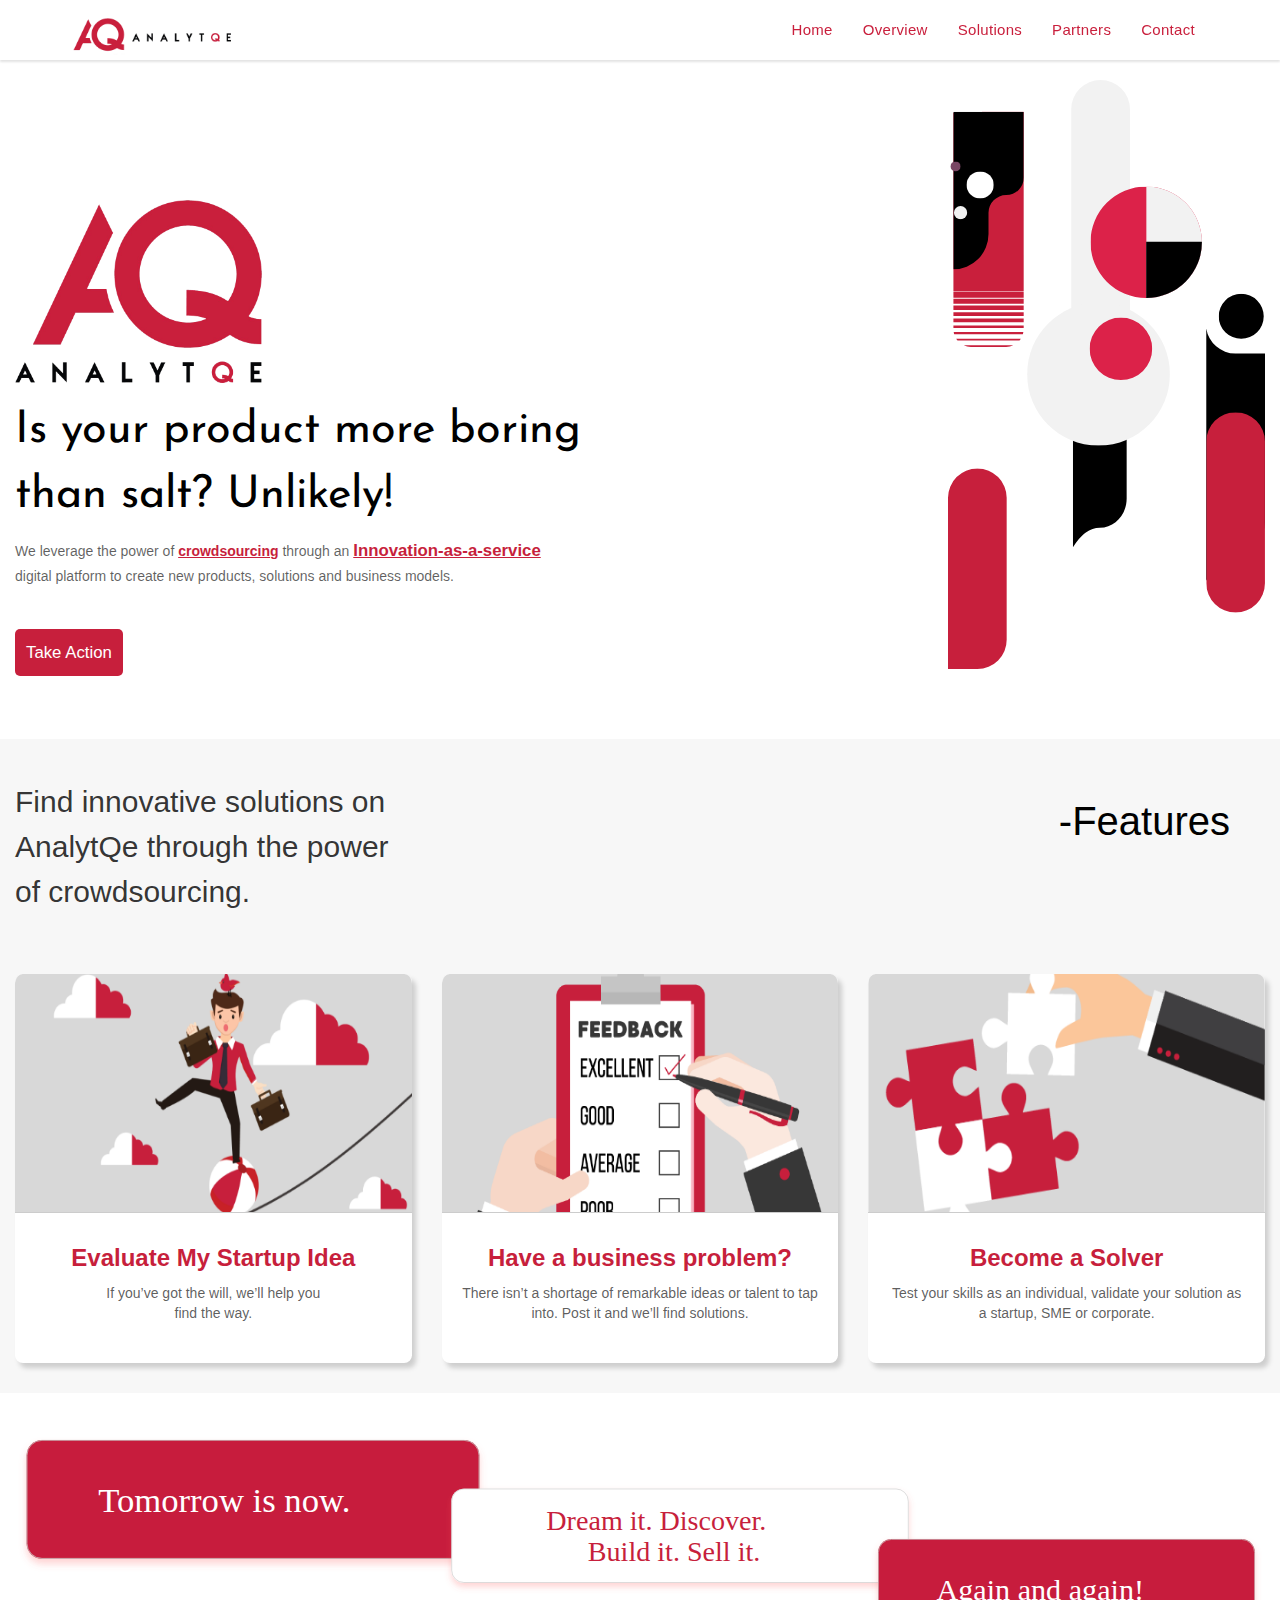
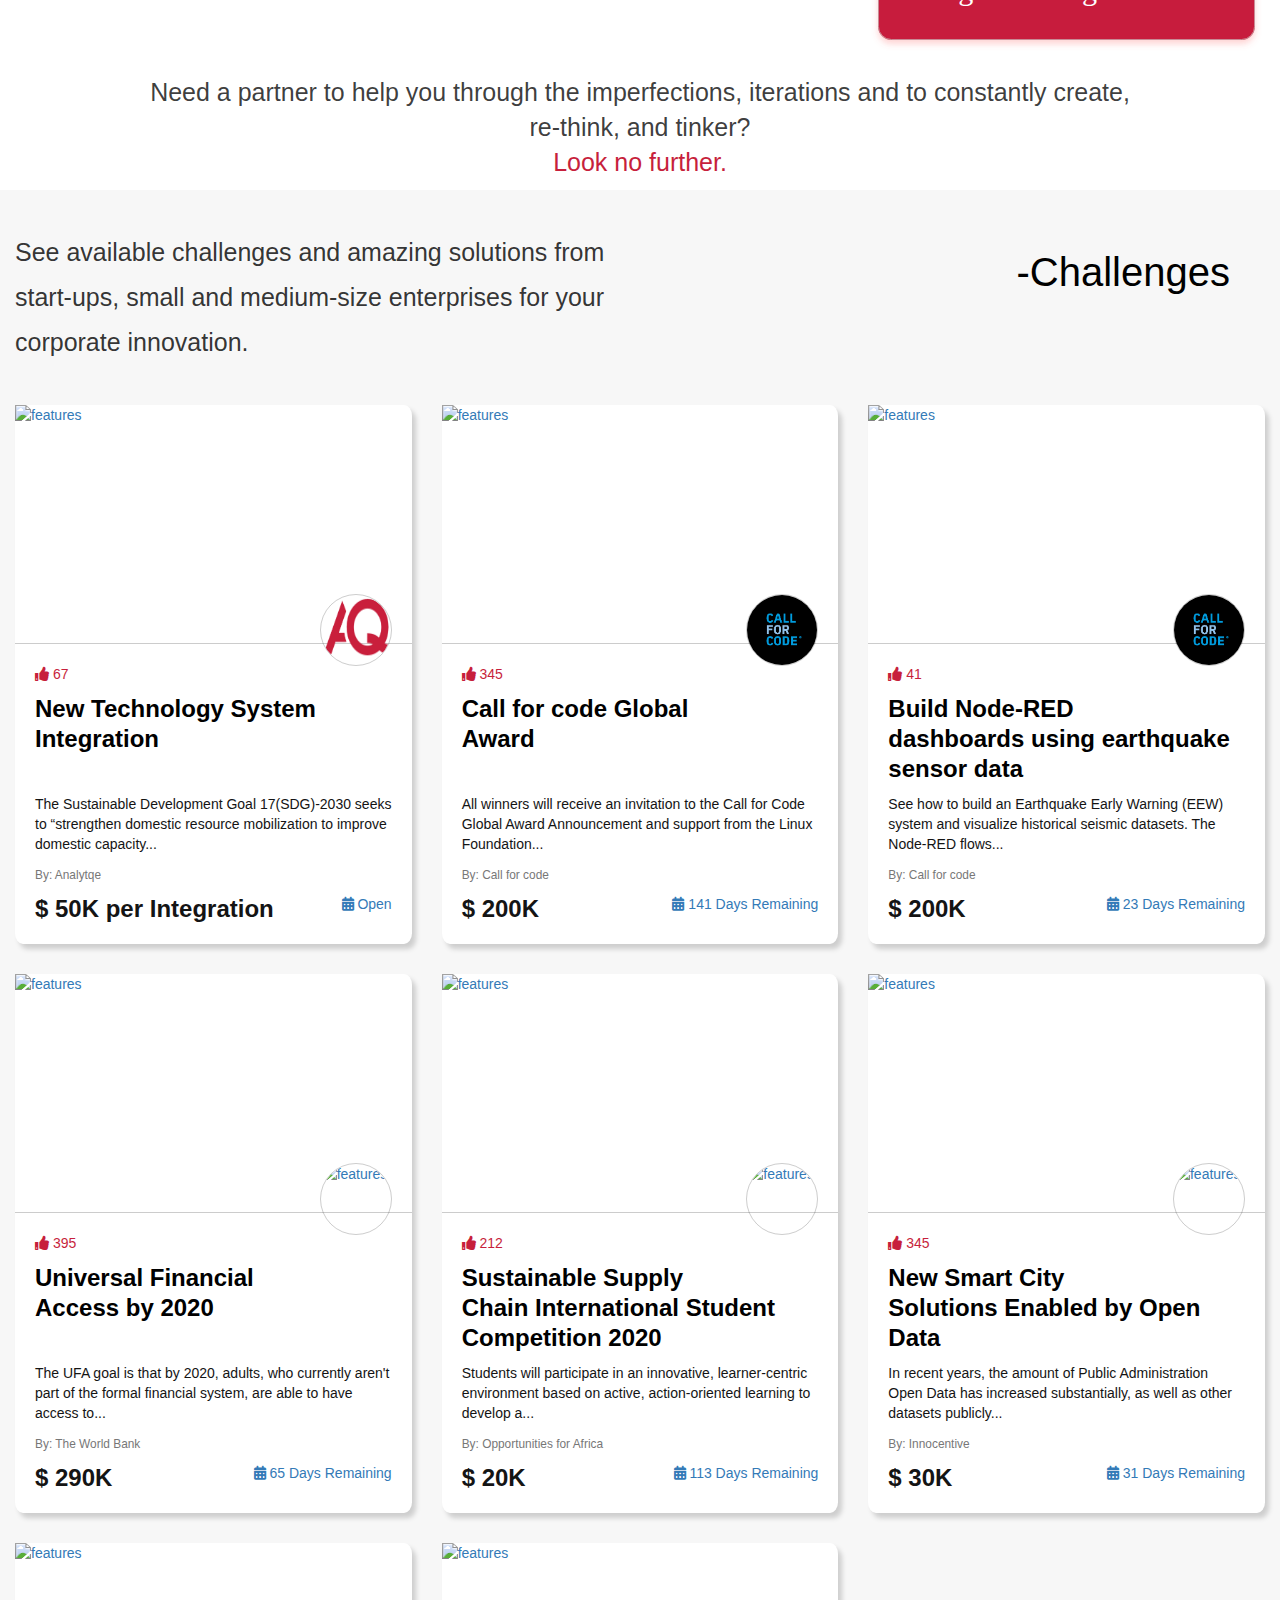
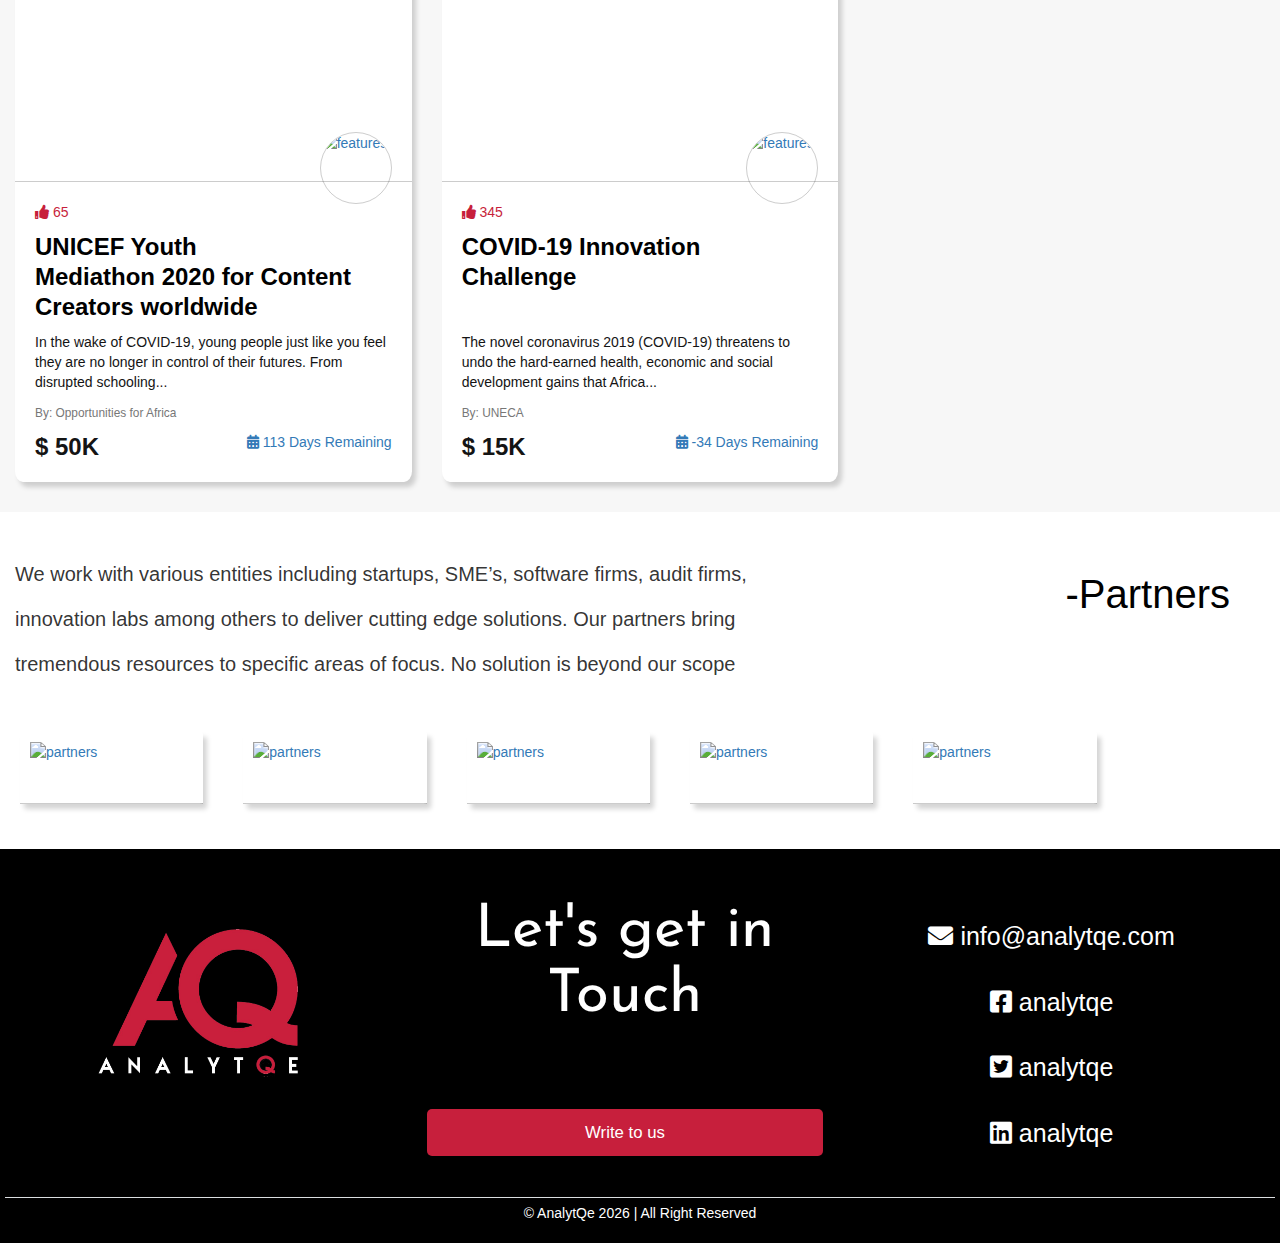
==== commit 78f51357: "v2.0+ new pages + known bootstrap issues" ====
--- a/index.html
+++ b/index.html
@@ -10,12 +10,10 @@
     <meta name="keywords" content="new app, kelv, mutiso, kelv mutiso, kelv ke" />
     <title>AnalytQe : crowdsourcing platform</title>
 
-    <link rel="stylesheet" href="assets/css/bootstrap-grid.css">
     <link rel="stylesheet" href="assets/css/style.css">
     <link rel="stylesheet" href="assets/css/glide.css">
     <link rel="stylesheet" href="assets/css/magnific-popup.css">
     <link rel="stylesheet" href="assets/css/content-box.css">
-    <link rel="stylesheet" href="assets/css/contact-form.css">
     <link rel="stylesheet" href="assets/css/media-box.css">
     <link rel="stylesheet" href="assets/css/all.min.css">
     <link rel="stylesheet" href="assets/css/animated.css">
@@ -27,7 +25,10 @@
     <link rel="stylesheet" href="assets/media/icons/iconsmind/line-icons.min.css">
     <link href="https://fonts.googleapis.com/css2?family=Josefin+Sans:wght@700&display=swap" rel="stylesheet">
     <link href="https://fonts.googleapis.com/css2?family=Roboto:wght@100;300;400;500;700&display=swap" rel="stylesheet">
-
+    <link rel="stylesheet" href="https://cdnjs.cloudflare.com/ajax/libs/animate.css/3.5.2/animate.min.css">
+    <link rel="stylesheet" href="https://maxcdn.bootstrapcdn.com/bootstrap/3.3.7/css/bootstrap.min.css">
+
+    <!-- ******************** favicon *************************** -->
     <link rel="apple-touch-icon" sizes="180x180" href="assets/favicon/apple-touch-icon.png">
     <link rel="icon" type="image/png" sizes="32x32" href="assets/favicon/favicon-32x32.png">
     <link rel="icon" type="image/png" sizes="16x16" href="assets/favicon/favicon-16x16.png">
@@ -37,15 +38,16 @@
     <meta name="msapplication-TileColor" content="#C71F3C">
     <meta name="msapplication-config" content="assets/favicon/browserconfig.xml">
     <meta name="theme-color" content="#ffffff">
+
 </head>
 
 <body>
 
-    <div id="preloader"></div>
+    <!-- ************************************ NAV **************************** -->
     <nav class="menu-classic menu-fixed menu-one-page align-right" data-menu-anima="fade-bottom" data-scroll-detect="true">
         <div class="container">
             <div class="menu-brand">
-                <a href="#">
+                <a href="index.html">
                     <img class="logo-default" src="assets/img/analytqe-wide.png" alt="logo" height="40" />
                 </a>
             </div>
@@ -53,556 +55,541 @@
             <div class="menu-cnt">
                 <ul>
                     <li>
-                        <a href="#overview">Overview</a>
+                        <a href="index.html">Home</a>
                     </li>
                     <li>
-                        <a href="#solutions">Solutions</a>
+                        <a href="overview.html">Overview</a>
                     </li>
                     <li>
-                        <a href="#more">Features</a>
+                        <a href="solutions.html">Solutions</a>
+                    </li>
+                    <li>
+                        <a href="#partners">Partners</a>
+                    </li>
+                    <li>
+                        <a href="#contact">Contact</a>
                     </li>
                 </ul>
-                <div class="menu-right">
-
-                    <div class="menu-custom-area">
-                        <a class="btn btn-xs btn-circle" href="#">Create Account</a>
+
+                <div class="clear"></div>
+            </div>
+        </div>
+    </nav>
+
+
+    <!-- ************************************ HOME **************************** -->
+    <section class=" section-full-width light sect1">
+        <div class="container" style="padding-top: 120px!important;">
+            <div class="upl row">
+
+                <div class="col-md-8 top-left" style="float: left; text-align: left;">
+                    <img class="img-top" src="assets/img/logo_trans.png">
+
+                    <p class="head">Is your product more boring <br> than salt? Unlikely!</p>
+
+                    <div class="desc23">
+                        <p>We leverage the power of <strong style="text-decoration: underline; color: #C71F3C;">crowdsourcing</strong> through an <strong style="text-decoration: underline; color: #C71F3C; font-size: larger;">Innovation-as-a-service</strong>                            <br> digital platform to create new products, solutions and business models.</p>
                     </div>
-                </div>
-                <div class="clear"></div>
-            </div>
-        </div>
-    </nav>
-
-    <main>
-
-        <!-- ************************************ HOME **************************** -->
-
-        <section class=" section-full-width light sect1">
-            <div class="container" style="padding-top: 0px!important;">
-                <div class="row">
-
-                    <div class="col-md-8 top-left" style="float: left; text-align: left;">
-                        <img class="img-top" src="assets/img/logo_trans.png">
-
-                        <p class="head">Is your product more boring <br> than salt? Unlikely!</p>
-
-                        <div class="desc23">
-                            <p>If you can’t imagine a future in which people are fascinated by your product. <br> It's time to reach out to us.</p>
-                        </div>
-
-                        <a class="btn btn-xs btn-circle " href="#" style="margin-top: 30px; color: white; background-color: #C71F3C; border-radius: 5px; font-size: larger; padding: 10px;">Take Action</a>
-
-                    </div>
-                    <div class="col-md-4 top-right hidden-sm">
-                        <img class="img-top-right" src="assets/img/Group 2.svg">
-                    </div>
-                </div>
-            </div>
-        </section>
-
-        <!-- ************************************ FEATURES **************************** -->
-        <section class=" section-full-width light  align-center " style="background-color: #f7f7f7!important;">
-            <div class="container" style="padding-top: 20px!important;">
-                <div class="row">
-
-                    <p class=" desc2345 col-md-4" style="font-weight: 100!important;">Find innovative solutions on AnalytQe through the power of crowdsourcing.</p>
-                    <p class=" titlehd col-md-8 hidden-sm" style="padding-right: 50px;">-Features</p>
-                </div>
-                <div class="row">
-                    <div class="col-md-4">
-                        <a href="#">
-                            <div class="card" style=" max-width: 100%;">
-                                <img class="card-img-top" src="assets/img/pic1_rp.png" alt="features">
-                                <div class="card-body">
-                                    <h5 class="card-title" style="font-weight: bold!important;">Evaluate My Startup Idea</h5>
-                                    <p class="card-text">If you’ve got the will, we’ll help you <br> find the way.</p>
-                                </div>
-                            </div>
-                        </a>
-                    </div>
-
-                    <div class="col-md-4">
-                        <a href="#">
-                            <div class="card" style=" max-width: 100%;">
-                                <img class="card-img-top" src="assets/img/pic2.png" alt="features">
-                                <div class="card-body">
-                                    <h5 class="card-title" style="font-weight: bold!important;">Have a business problem?</h5>
-                                    <p class="card-text">There isn’t a short age of remarkable ideas or talent to tap into. Post it and we’ll find solutions.</p>
-                                </div>
-                            </div>
-                        </a>
-                    </div>
-
-                    <div class="col-md-4">
-                        <a href="#">
-                            <div class="card" style=" max-width: 100%;">
-                                <img class="card-img-top" src="assets/img/pic3.png" alt="features">
-                                <div class="card-body">
-                                    <h5 class="card-title" style="font-weight: bold!important;">Become a Solver</h5>
-                                    <p class="card-text">Test your skills as an individual or your company product challenges. We put you infront of a problem.</p>
-                                </div>
-                            </div>
-                        </a>
-                    </div>
-                </div>
-
-            </div>
-        </section>
-
-        <!-- ************************************ BREAK **************************** -->
-
-        <section class=" section-full-width light sect1">
-            <div class="container">
-                <div class="row">
-                    <div class="img-break-top col-md-4 " style="float: left; text-align: left; ">
-                        <img class="img-break" style="width: 120%; " src="assets/img/tomorrow.svg">
-                    </div>
-                    <div class="img-break-top col-md-4" style="float: center; text-align: center; top: 50px;">
-                        <img class="img-break" style="width: 120%;" src="assets/img/dream.svg">
-                    </div>
-                    <div class="img-break-top col-md-4" style="float: right; text-align: right; top: 100px;">
-                        <img class="img-break" style="width: 100%;" src="assets/img/again.svg">
-                    </div>
-                </div>
+
+                    <a class="btn btn-xs btn-circle " data-toggle="modal" href="#modal-subscribe" data-target="#modal-subscribe" style="margin-top: 30px; color: white; background-color: #C71F3C; border-radius: 5px; font-size: larger; padding: 10px;">Take Action</a>
+
+                </div>
+                <div class="col-md-4 top-right hidden-sm">
+                    <img class="img-top-right" src="assets/img/Group 2.svg">
+                </div>
+            </div>
+        </div>
+    </section>
+
+    <!-- ************************************ FEATURES **************************** -->
+    <section class=" section-full-width light  align-center " style="background-color: #f7f7f7!important; padding-top: 20px;">
+        <div class="container" style="padding-top: 20px!important;">
+            <div class="row">
+
+                <p class=" desc2345 col-md-4" style="font-weight: 100!important;">Find innovative solutions on AnalytQe through the power of crowdsourcing.</p>
+                <p class=" titlehd col-md-8 hidden-sm" style="padding-right: 50px;">-Features</p>
+            </div>
+            <div class="row">
+                <div class="col-md-4">
+                    <a href="http://eepurl.com/hc9kxn">
+                        <div class="red card" style=" max-width: 100%;">
+                            <img class="card-img-top" src="assets/img/pic1_rp.png" alt="features">
+                            <div class="card-body">
+                                <h5 class="card-title" style="font-weight: bold!important;">Evaluate My Startup Idea</h5>
+                                <p class="card-text">If you’ve got the will, we’ll help you <br> find the way.</p>
+                            </div>
+                        </div>
+                    </a>
+                </div>
+
+                <div class="col-md-4">
+                    <a href="http://eepurl.com/hc9kxn">
+                        <div class="red card" style=" max-width: 100%;">
+                            <img class="card-img-top" src="assets/img/pic2.png" alt="features">
+                            <div class="card-body">
+                                <h5 class="card-title" style="font-weight: bold!important;">Have a business problem?</h5>
+                                <p class="card-text">There isn’t a shortage of remarkable ideas or talent to tap into. Post it and we’ll find solutions.</p>
+                            </div>
+                        </div>
+                    </a>
+                </div>
+
+                <div class="col-md-4">
+                    <a href="http://eepurl.com/hc9kxn">
+                        <div class="red card" style=" max-width: 100%;">
+                            <img class="card-img-top" src="assets/img/pic3.png" alt="features">
+                            <div class="card-body">
+                                <h5 class="card-title" style="font-weight: bold!important;">Become a Solver</h5>
+                                <p class="card-text">Test your skills as an individual, validate your solution as a startup, SME or corporate.</p>
+                            </div>
+                        </div>
+                    </a>
+                </div>
+            </div>
+
+        </div>
+    </section>
+
+    <!-- ************************************ BREAK **************************** -->
+
+    <section class=" section-full-width light sect1" style="padding-top: 40px;">
+        <div class="container">
+            <div class="row">
+                <div class="img-break-top col-md-4 " style="float: left; text-align: left; ">
+                    <img class="img-break" style="width: 120%; " src="assets/img/tomorrow.svg">
+                </div>
+                <div class="img-break-top col-md-4" style="float: center; text-align: center; top: 50px;">
+                    <img class="img-break" style="width: 120%;" src="assets/img/dream.svg">
+                </div>
+                <div class="img-break-top col-md-4" style="float: right; text-align: right; top: 100px;">
+                    <img class="img-break" style="width: 100%;" src="assets/img/again.svg">
+                </div>
+            </div>
+            <br>
+            <div class=" text-center look" style="width: 100%; text-align: center; padding-top: 50px;">
+                <p class=" text-center" style=" text-align: center; padding-left: 10%!important; padding-right: 10%!important; font-size: 25px; line-height: 35px; color: rgba(0, 0, 0, 0.767);">Need a partner to help you through the imperfections, iterations and to constantly create, re-think, and tinker? <br> <span> <a href="http://eepurl.com/hc9kxn" style="color: #C71F3C;">Look no further.</a> </span></p>
+            </div>
+        </div>
+    </section>
+
+    <!-- ************************************ CHALLENGES **************************** -->
+    <section class=" section-full-width light" style="background-color: #f7f7f7!important; padding-top: 20px;">
+        <div class="container" style="padding-top: 20px!important;">
+            <div class="row">
+
+                <p class=" desc2345 col-md-6" style="font-weight: 100!important; font-size:25px;">See available challenges and amazing solutions from start-ups, small and medium-size enterprises for your corporate innovation.</p>
+                <p class=" titlehd col-md-6 hidden-sm" style="padding-right: 50px;">-Challenges</p>
+            </div>
+            <div class="row">
+                <div class="col-md-4">
+                    <a href="http://eepurl.com/hc9kxn">
+                        <div class="card" style=" max-width: 100%; padding-bottom: 0px;">
+
+                            <img class="card-img-top" src="https://upload.wikimedia.org/wikipedia/commons/a/a7/Sustainable_Development_Goals.svg" alt="features">
+                            <img class=" circle " style="    height: 72px;
+                                float: right;
+                                top: -50px;
+                                position: relative;
+                                margin-right: 20px; border-radius: 50%;" src="assets/img/brand.png" alt="features">
+
+
+                            <div class="card-body">
+                                <div class="reactions" style="color: #C71F3C; display: inline-block; margin-bottom: 0px!important; ">
+                                    <p><i class="fas fa-thumbs-up"></i> 67</p>
+                                </div>
+                                <h5 class="black card-title" style="font-weight: bold!important; color: black; text-decoration: none; margin-top: 0px!important;">New Technology System Integration</h5>
+                                <p class="card-text" style="color: #141414;">The Sustainable Development Goal 17(SDG)-2030 seeks to “strengthen domestic resource mobilization to improve domestic capacity...</p>
+                                <p class="card-text" style="min-height: auto; padding-bottom: 10px;"><small class="text-muted">By: Analytqe</small></p>
+                                <div class="card-footer" style="display: inline-block; width: 100%;">
+
+                                    <span class="card-title text-left" style="color: #141414; text-decoration: none;">$ 50K per Integration</span>
+
+                                    <p class="text-right" style="float: right!important; text-align: right;"><i class="fas fa-calendar-alt"></i> Open</p>
+                                </div>
+                            </div>
+                        </div>
+                    </a>
+                </div>
+
+                <div class="col-md-4">
+                    <a href="https://callforcode.org/challenge/">
+                        <div class="card" style=" max-width: 100%; padding-bottom: 0px;">
+
+                            <img class="card-img-top" src="https://3kda485d4m0mmprok50zsd5m-wpengine.netdna-ssl.com/wp-content/uploads/2020/07/dev_collaboration.jpg" alt="features">
+                            <img class=" circle " style="    height: 72px;
+                                float: right;
+                                top: -50px;
+                                position: relative;
+                                margin-right: 20px; border-radius: 50%;" src="[data-uri]"
+                                alt="features">
+
+
+                            <div class="card-body">
+                                <div class="reactions" style="color: #C71F3C; display: inline-block; margin-bottom: 0px!important; ">
+                                    <p><i class="fas fa-thumbs-up"></i> 345</p>
+                                </div>
+                                <h5 class="black card-title" style="font-weight: bold!important; color: black; text-decoration: none; margin-top: 0px!important;">Call for code Global Award</h5>
+                                <p class="card-text" style="color: #141414;">All winners will receive an invitation to the Call for Code Global Award Announcement and support from the Linux Foundation...</p>
+                                <p class="card-text" style="min-height: auto; padding-bottom: 10px;"><small class="text-muted">By: Call for code</small></p>
+                                <div class="card-footer" style="display: inline-block; width: 100%;">
+
+                                    <span class="card-title text-left" style="color: #141414; text-decoration: none;">$ 200K</span>
+
+                                    <p class="text-right" style="float: right!important; text-align: right;"><i class="fas fa-calendar-alt"></i> 141 Days Remaining</p>
+                                </div>
+                            </div>
+                        </div>
+                    </a>
+                </div>
+
+                <div class="col-md-4">
+                    <a href="https://developer.ibm.com/events/call-for-code-live-build-node-red-dashboards-using-earthquake-sensor-data/">
+                        <div class="card" style=" max-width: 100%; padding-bottom: 0px;">
+
+                            <img class="card-img-top" src="https://1.dam.s81c.com/m/6e652a22b9e6ba2e/original/ibm-skills-gateway-444x320.jpg" alt="features">
+                            <img class=" circle " style="    height: 72px;
+                                float: right;
+                                top: -50px;
+                                position: relative;
+                                margin-right: 20px; border-radius: 50%;" src="[data-uri]"
+                                alt="features">
+
+
+                            <div class="card-body">
+                                <div class="reactions" style="color: #C71F3C; display: inline-block; margin-bottom: 0px!important; ">
+                                    <p><i class="fas fa-thumbs-up"></i> 41</p>
+                                </div>
+                                <h5 class="black card-title" style="font-weight: bold!important; color: black; text-decoration: none; margin-top: 0px!important;">Build Node-RED dashboards using earthquake sensor data</h5>
+                                <p class="card-text" style="color: #141414;">See how to build an Earthquake Early Warning (EEW) system and visualize historical seismic datasets. The Node-RED flows...</p>
+                                <p class="card-text" style="min-height: auto; padding-bottom: 10px;"><small class="text-muted">By: Call for code</small></p>
+                                <div class="card-footer" style="display: inline-block; width: 100%;">
+
+                                    <span class="card-title text-left" style="color: #141414; text-decoration: none;">$ 200K</span>
+
+                                    <p class="text-right" style="float: right!important; text-align: right;"><i class="fas fa-calendar-alt"></i> 23 Days Remaining</p>
+                                </div>
+                            </div>
+                        </div>
+                    </a>
+                </div>
+
+                <div class="col-md-4">
+                    <a href="https://www.worldbank.org/en/topic/financialinclusion/brief/achieving-universal-financial-access-by-2020">
+                        <div class="card" style=" max-width: 100%; padding-bottom: 0px;">
+
+                            <img class="card-img-top" src="https://www.worldbank.org/content/dam/photos/780x439/2015/dec-10/finance-infographic-keyframe-Getting2UFA-March2016.jpg" alt="features">
+                            <img class=" circle " style="    height: 72px;
+                                float: right;
+                                top: -50px;
+                                position: relative;
+                                margin-right: 20px; border-radius: 50%;" src="https://artwork.captivate.fm/58d19a1d-27d2-4e36-a2c0-5c7760e3342f/avatars-000149424631-inbnog-original.png" alt="features">
+
+
+                            <div class="card-body">
+                                <div class="reactions" style="color: #C71F3C; display: inline-block; margin-bottom: 0px!important; ">
+                                    <p><i class="fas fa-thumbs-up"></i> 395</p>
+                                </div>
+                                <h5 class="black card-title" style="font-weight: bold!important; color: black; text-decoration: none; margin-top: 0px!important;">Universal Financial Access by 2020</h5>
+                                <p class="card-text" style="color: #141414;">The UFA goal is that by 2020, adults, who currently aren't part of the formal financial system, are able to have access to...</p>
+                                <p class="card-text" style="min-height: auto; padding-bottom: 10px;"><small class="text-muted">By: The World Bank</small></p>
+                                <div class="card-footer" style="display: inline-block; width: 100%;">
+
+                                    <span class="card-title text-left" style="color: #141414; text-decoration: none;">$ 290K</span>
+
+                                    <p class="text-right" style="float: right!important; text-align: right;"><i class="fas fa-calendar-alt"></i> 65 Days Remaining</p>
+                                </div>
+                            </div>
+                        </div>
+                    </a>
+                </div>
+
+                <div class="col-md-4">
+                    <a href="https://www.opportunitiesforafricans.com/the-food-factory-4-us-sustainable-supply-chain-international-student-competition-2020/">
+                        <div class="card" style=" max-width: 100%; padding-bottom: 0px;">
+
+                            <img class="card-img-top" src="https://www.opportunitiesforafricans.com/wp-content/uploads/2020/08/foodfactory-international-student-competition-2021-696x277.jpg" alt="features">
+                            <img class=" circle " style="    height: 72px;
+                                float: right;
+                                top: -50px;
+                                position: relative;
+                                margin-right: 20px; border-radius: 50%;" src="https://scontent.fnbo7-1.fna.fbcdn.net/v/t1.0-1/cp0/p50x50/80199406_2743822152345869_1240667420176154624_o.jpg?_nc_cat=106&_nc_sid=dbb9e7&_nc_ohc=yBsiW1JhS1sAX_k5_fk&_nc_oc=AQkwT-nMc9YFuiI9-Q47KiZt5cE4Dgf6KKgvOAgpNRGmRGXBLl0QbuwTHIEuqAQM42Q&_nc_ht=scontent.fnbo7-1.fna&oh=3bfebe7619e85676bc685c36be4d1e51&oe=5F825BE8"
+                                alt="features">
+
+
+                            <div class="card-body">
+                                <div class="reactions" style="color: #C71F3C; display: inline-block; margin-bottom: 0px!important; ">
+                                    <p><i class="fas fa-thumbs-up"></i> 212</p>
+                                </div>
+                                <h5 class="black card-title" style="font-weight: bold!important; color: black; text-decoration: none; margin-top: 0px!important;">Sustainable Supply Chain International Student Competition 2020</h5>
+                                <p class="card-text" style="color: #141414;">Students will participate in an innovative, learner-centric environment based on active, action-oriented learning to develop a...</p>
+                                <p class="card-text" style="min-height: auto; padding-bottom: 10px;"><small class="text-muted">By: Opportunities for Africa</small></p>
+                                <div class="card-footer" style="display: inline-block; width: 100%;">
+
+                                    <span class="card-title text-left" style="color: #141414; text-decoration: none;">$ 20K</span>
+
+                                    <p class="text-right" style="float: right!important; text-align: right;"><i class="fas fa-calendar-alt"></i> 113 Days Remaining</p>
+                                </div>
+                            </div>
+                        </div>
+                    </a>
+                </div>
+
+                <div class="col-md-4">
+                    <a href="https://innocentive.wazoku.com/#/challenge/626ac94b7b624ac5b86af3e7652f4df1?scrollTo=scrollDisco&searchIndex=4">
+                        <div class="card" style=" max-width: 100%; padding-bottom: 0px;">
+
+                            <img class="card-img-top" src="https://wazoku-clients-us.s3.amazonaws.com/innocentive.wazoku.com/images/91a430d4625849d39885a6ad6d4d3d01.jpg" alt="features">
+                            <img class=" circle " style="    height: 72px;
+                                float: right;
+                                top: -50px;
+                                position: relative;
+                                margin-right: 20px; border-radius: 50%;" src="https://wearesolverscomsite.files.wordpress.com/2016/12/innocentive_logos.gif" alt="features">
+
+
+                            <div class="card-body">
+                                <div class="reactions" style="color: #C71F3C; display: inline-block; margin-bottom: 0px!important; ">
+                                    <p><i class="fas fa-thumbs-up"></i> 345</p>
+                                </div>
+                                <h5 class="black card-title" style="font-weight: bold!important; color: black; text-decoration: none; margin-top: 0px!important;">New Smart City Solutions Enabled by Open Data </h5>
+                                <p class="card-text" style="color: #141414;">In recent years, the amount of Public Administration Open Data has increased substantially, as well as other datasets publicly...</p>
+                                <p class="card-text" style="min-height: auto; padding-bottom: 10px;"><small class="text-muted">By: Innocentive</small></p>
+                                <div class="card-footer" style="display: inline-block; width: 100%;">
+
+                                    <span class="card-title text-left" style="color: #141414; text-decoration: none;">$ 30K</span>
+
+                                    <p class="text-right" style="float: right!important; text-align: right;"><i class="fas fa-calendar-alt"></i> 31 Days Remaining</p>
+                                </div>
+                            </div>
+                        </div>
+                    </a>
+                </div>
+
+                <div class="col-md-4">
+                    <a href="https://www.opportunitiesforafricans.com/unicef-youth-mediathon-2020/">
+                        <div class="card" style=" max-width: 100%; padding-bottom: 0px;">
+
+                            <img class="card-img-top" src="https://www.opportunitiesforafricans.com/wp-content/uploads/2020/08/unicef-youth-mediathon-2020-696x441.jpg" alt="features">
+                            <img class=" circle " style="    height: 72px;
+                                float: right;
+                                top: -50px;
+                                position: relative;
+                                margin-right: 20px; border-radius: 50%;" src="https://scontent.fnbo7-1.fna.fbcdn.net/v/t1.0-1/cp0/p50x50/80199406_2743822152345869_1240667420176154624_o.jpg?_nc_cat=106&_nc_sid=dbb9e7&_nc_ohc=yBsiW1JhS1sAX_k5_fk&_nc_oc=AQkwT-nMc9YFuiI9-Q47KiZt5cE4Dgf6KKgvOAgpNRGmRGXBLl0QbuwTHIEuqAQM42Q&_nc_ht=scontent.fnbo7-1.fna&oh=3bfebe7619e85676bc685c36be4d1e51&oe=5F825BE8"
+                                alt="features">
+
+
+                            <div class="card-body">
+                                <div class="reactions" style="color: #C71F3C; display: inline-block; margin-bottom: 0px!important; ">
+                                    <p><i class="fas fa-thumbs-up"></i> 65</p>
+                                </div>
+                                <h5 class="black card-title" style="font-weight: bold!important; color: black; text-decoration: none; margin-top: 0px!important;">UNICEF Youth Mediathon 2020 for Content Creators worldwide</h5>
+                                <p class="card-text" style="color: #141414;">In the wake of COVID-1​9, young people just like you feel they are no longer in control of their futures. From disrupted schooling...</p>
+                                <p class="card-text" style="min-height: auto; padding-bottom: 10px;"><small class="text-muted">By: Opportunities for Africa</small></p>
+                                <div class="card-footer" style="display: inline-block; width: 100%;">
+
+                                    <span class="card-title text-left" style="color: #141414; text-decoration: none;">$ 50K</span>
+
+                                    <p class="text-right" style="float: right!important; text-align: right;"><i class="fas fa-calendar-alt"></i> 113 Days Remaining</p>
+                                </div>
+                            </div>
+                        </div>
+                    </a>
+                </div>
+
+                <div class="col-md-4">
+                    <a href="https://www.uneca.org/aiif-covid-19-ic-fr/pages/africa-innovation-and-investment-forum-2020-covid-19-innovation-challenge">
+                        <div class="card" style=" max-width: 100%; padding-bottom: 0px;">
+
+                            <img class="card-img-top" src="https://www.uneca.org/sites/default/files/images/Science_Tech/new_banner.jpg" alt="features">
+                            <img class=" circle " style="    height: 72px;
+                                float: right;
+                                top: -50px;
+                                position: relative;
+                                margin-right: 20px; border-radius: 50%;" src="https://www.unjobnet.org/assets/images/logo/b74e93dded4d40a58bcea0ad9ccfbebf.png" alt="features">
+
+
+                            <div class="card-body">
+                                <div class="reactions" style="color: #C71F3C; display: inline-block; margin-bottom: 0px!important; ">
+                                    <p><i class="fas fa-thumbs-up"></i> 345</p>
+                                </div>
+                                <h5 class="black card-title" style="font-weight: bold!important; color: black; text-decoration: none; margin-top: 0px!important;">COVID-19 Innovation Challenge</h5>
+                                <p class="card-text" style="color: #141414;">The novel coronavirus 2019 (COVID-19) threatens to undo the hard-earned health, economic and social development gains that Africa...</p>
+                                <p class="card-text" style="min-height: auto; padding-bottom: 10px;"><small class="text-muted">By: UNECA</small></p>
+                                <div class="card-footer" style="display: inline-block; width: 100%;">
+
+                                    <span class="card-title text-left" style="color: #141414; text-decoration: none;">$ 15K</span>
+
+                                    <p class="text-right" style="float: right!important; text-align: right;"><i class="fas fa-calendar-alt"></i> -34 Days Remaining</p>
+                                </div>
+                            </div>
+                        </div>
+                    </a>
+                </div>
+
+
+
+            </div>
+
+        </div>
+    </section>
+
+    <!-- ************************************ PARTNERS **************************** -->
+
+    <section class=" section-full-width light sect1" id="partners" style="padding-top: 40px; padding-bottom: 40px;">
+        <div class="container">
+            <div class="row">
+
+                <p class=" desc2345 col-md-8" style="font-weight: 100!important; font-size:20px;">We work with various entities including startups, SME’s, software firms, audit firms, innovation labs among others to deliver cutting edge solutions. Our partners bring tremendous resources to specific areas of focus. No solution is beyond
+                    our scope</p>
+                <p class=" titlehd col-md-4 hidden-sm" style="padding-right: 50px;">-Partners</p>
+            </div>
+            <div class="row">
+                <div class="col-md-2" style="margin: 5px;">
+                    <a href="https://www.kakbima.com/">
+                        <div class=" card" style=" max-width: 100%; height: 72px; ">
+                            <img class="card-img-top" src="https://legal.kakbima.com/wp-content/themes/kb-legal-theme/images/kakbima_logo_official.png" alt="partners" style=" max-width: 100%; height: 72px; padding: 10px;">
+
+                        </div>
+                    </a>
+                </div>
+                <div class="col-md-2" style="margin: 5px;">
+                    <a href="https://www.ronalds.co.ke/">
+                        <div class=" card" style=" max-width: 100%; height: 72px;">
+                            <img class="card-img-top" src="https://ronalds.co.ke/wp-content/uploads/2019/07/ronalds-logo.png" alt="partners" style=" max-width: 100%; height: 72px; padding: 10px;">
+
+                        </div>
+                    </a>
+                </div>
+                <div class="col-md-2" style="margin: 5px;">
+                    <a href="https://inscloud.net/">
+                        <div class=" card" style=" max-width: 100%; height: 72px;">
+                            <img class="card-img-top" src="https://inscloud.net/images/logo.png" alt="partners" style=" max-width: 100%; height: 72px; padding: 10px;">
+
+                        </div>
+                    </a>
+                </div>
+                <div class="col-md-2" style="margin: 5px;">
+                    <a href="https://porterlogics.com/">
+                        <div class=" card" style=" max-width: 100%; height: 72px;">
+                            <img class="card-img-top" src="https://porterlogics.com/logo.png" alt="partners" style=" max-width: 100%; height: 72px; padding: 10px;">
+
+                        </div>
+                    </a>
+                </div>
+                <div class="col-md-2" style="margin: 5px;">
+                    <a href="https://acceltree.com/">
+                        <div class=" card" style=" max-width: 100%; height: 72px;">
+                            <img class="card-img-top" src="https://asia2016.the-digital-insurer.com/wp-content/uploads/2017/01/acceltree_logo_1.png" alt="partners" style=" max-width: 100%; height: 72px; padding: 10px;">
+
+                        </div>
+                    </a>
+                </div>
+                <!-- <div class="col-md-2">
+                    <a href="https://www.kakbima.com/">
+                        <div class=" card" style=" max-width: 100%; height: 72px;">
+                            <img class="card-img-top" src="https://www.google.com/url?sa=i&url=https%3A%2F%2Fbaobabinsights.com%2Fstart-up-spotlight-kakbima%2F&psig=AOvVaw19rK2N-ELJTQReUPfuR5av&ust=1599939864465000&source=images&cd=vfe&ved=0CAIQjRxqFwoTCIjSzM3u4esCFQAAAAAdAAAAABAD"
+                                alt="partners" style=" max-width: 100%; height: 72px;">
+
+                        </div>
+                    </a>
+                </div> -->
+
+
+            </div>
+        </div>
+    </section>
+
+    <!--START: FOOTER-->
+    <footer class="footer section section-light text-center" id="contact" style="background-color: black; color: white; padding-top: 40px;">
+        <div class="row" style="width: 100%;">
+            <div class="col-md-4" style="padding-top: 40px;">
+                <img class="" src="assets/img/white text.png" width=200 ">
+
+            </div>
+            <div class="col-md-4 ">
+                <p class="head hidden-sm " style="color: white; font-size: 60px; padding-top: 10px; padding-bottom: 20px; ">Let's get in <br> Touch </p>
+                <br> <a href="http://eepurl.com/hc9kxn "><button type="button " class="btn btn-xs btn-circle "  style="margin-top: 30px; color: white; background-color: #C71F3C; border-radius: 5px; font-size: larger; padding: 10px; width: 100%; ">Write to us</button></a>
+                
+            </div>
+            <div class="col-md-4 " style=" padding-top: 30px; ">
+                <p class="cont ">
+                    <a href="mailto:info@analytqe.com " style="font-size: 2.5rem; color: white!important; "><i class="fas fa-envelope "></i> info@analytqe.com</a>
+                </p>
                 <br>
-                <div class=" text-center look" style="width: 100%; text-align: center; padding-top: 50px;">
-                    <p class=" text-center" style=" text-align: center; padding-left: 10%!important; padding-right: 10%!important; font-size: 30px; line-height: 45px; color: rgba(0, 0, 0, 0.61);">Need a partner to help you through the imperfections, iterations and to constantly create, re-think, and tinker? <br> <span style="color: #C71F3C;"> Look no further.</span></p>
-                </div>
-            </div>
-        </section>
-
-        <!-- ************************************ CHALLENGES **************************** -->
-        <section class=" section-full-width light" style="background-color: #f7f7f7!important; padding-top: 20px;">
-            <div class="container" style="padding-top: 20px!important;">
-                <div class="row">
-
-                    <p class=" desc2345 col-md-6" style="font-weight: 100!important; font-size:25px;">See available challenges and amazing solutions from start-ups, small and medium-size enterprises for your corporate innovation.</p>
-                    <p class=" titlehd col-md-6 hidden-sm" style="padding-right: 50px;">-Challenges</p>
-                </div>
-                <div class="row">
-                    <div class="col-md-4">
-                        <a href="#">
-                            <div class="card" style=" max-width: 100%; padding-bottom: 0px;">
-
-                                <img class="card-img-top" src="https://d253pvgap36xx8.cloudfront.net/challenges/thumbnail/69845fe4e1fa11ea8d841669e0c5d649/685404a8e1fa11ea9cebe678af6d7f21.jpg" alt="features">
-                                <img class=" circle " style="    height: 72px;
-                                float: right;
-                                top: -50px;
-                                position: relative;
-                                margin-right: 20px; border-radius: 50%;" src="https://d253pvgap36xx8.cloudfront.net/groups/logo_thumbnail/a41c2746e7da11ea98da525a8a4b96c9/86a0eab6e26311eaa475624cc980532d.png" alt="features">
-
-
-                                <div class="card-body">
-                                    <div class="reactions" style="color: #C71F3C; display: inline-block; padding-bottom: 15px; ">
-                                        <p><i class="fas fa-thumbs-up"></i> 345</p>
-                                    </div>
-                                    <h5 class="card-title" style="font-weight: bold!important; color: black; text-decoration: none;">Protecting the Natural Flavor of Catfish</h5>
-                                    <p class="card-text" style="color: #141414;">Blue-green algae can cause off-flavors in farmed catfish, leading to costly harvesting delays. How can USDA-ARS eliminate these...</p>
-                                    <p class="card-text" style="min-height: auto; padding-bottom: 10px;"><small class="text-muted">By: US Department of Agriculture</small></p>
-                                    <div class="card-footer" style="display: inline-block; width: 100%;">
-
-                                        <span class="card-title text-left" style="color: #141414; text-decoration: none;">$ 20K</span>
-
-                                        <p class="text-right" style="float: right!important; text-align: right;"><i class="fas fa-calendar-alt"></i> 113 Days Remaining</p>
-                                    </div>
-                                </div>
-                            </div>
-                        </a>
-                    </div>
-
-                    <div class="col-md-4">
-                        <a href="#">
-                            <div class="card" style=" max-width: 100%; padding-bottom: 0px;">
-
-                                <img class="card-img-top" src="https://d253pvgap36xx8.cloudfront.net/challenges/thumbnail/69845fe4e1fa11ea8d841669e0c5d649/685404a8e1fa11ea9cebe678af6d7f21.jpg" alt="features">
-                                <img class=" circle " style="    height: 72px;
-                                float: right;
-                                top: -50px;
-                                position: relative;
-                                margin-right: 20px; border-radius: 50%;" src="https://d253pvgap36xx8.cloudfront.net/groups/logo_thumbnail/a41c2746e7da11ea98da525a8a4b96c9/86a0eab6e26311eaa475624cc980532d.png" alt="features">
-
-
-                                <div class="card-body">
-                                    <div class="reactions" style="color: #C71F3C; display: inline-block; padding-bottom: 15px; ">
-                                        <p><i class="fas fa-thumbs-up"></i> 345</p>
-                                    </div>
-                                    <h5 class="card-title" style="font-weight: bold!important; color: black; text-decoration: none;">Protecting the Natural Flavor of Catfish</h5>
-                                    <p class="card-text" style="color: #141414;">Blue-green algae can cause off-flavors in farmed catfish, leading to costly harvesting delays. How can USDA-ARS eliminate these...</p>
-                                    <p class="card-text" style="min-height: auto; padding-bottom: 10px;"><small class="text-muted">By: US Department of Agriculture</small></p>
-                                    <div class="card-footer" style="display: inline-block; width: 100%;">
-
-                                        <span class="card-title text-left" style="color: #141414; text-decoration: none;">$ 20K</span>
-
-                                        <p class="text-right" style="float: right!important; text-align: right;"><i class="fas fa-calendar-alt"></i> 113 Days Remaining</p>
-                                    </div>
-                                </div>
-                            </div>
-                        </a>
-                    </div>
-
-                    <div class="col-md-4">
-                        <a href="#">
-                            <div class="card" style=" max-width: 100%; padding-bottom: 0px;">
-
-                                <img class="card-img-top" src="https://d253pvgap36xx8.cloudfront.net/challenges/thumbnail/69845fe4e1fa11ea8d841669e0c5d649/685404a8e1fa11ea9cebe678af6d7f21.jpg" alt="features">
-                                <img class=" circle " style="    height: 72px;
-                                float: right;
-                                top: -50px;
-                                position: relative;
-                                margin-right: 20px; border-radius: 50%;" src="https://d253pvgap36xx8.cloudfront.net/groups/logo_thumbnail/a41c2746e7da11ea98da525a8a4b96c9/86a0eab6e26311eaa475624cc980532d.png" alt="features">
-
-
-                                <div class="card-body">
-                                    <div class="reactions" style="color: #C71F3C; display: inline-block; padding-bottom: 15px; ">
-                                        <p><i class="fas fa-thumbs-up"></i> 345</p>
-                                    </div>
-                                    <h5 class="card-title" style="font-weight: bold!important; color: black; text-decoration: none;">Protecting the Natural Flavor of Catfish</h5>
-                                    <p class="card-text" style="color: #141414;">Blue-green algae can cause off-flavors in farmed catfish, leading to costly harvesting delays. How can USDA-ARS eliminate these...</p>
-                                    <p class="card-text" style="min-height: auto; padding-bottom: 10px;"><small class="text-muted">By: US Department of Agriculture</small></p>
-                                    <div class="card-footer" style="display: inline-block; width: 100%;">
-
-                                        <span class="card-title text-left" style="color: #141414; text-decoration: none;">$ 20K</span>
-
-                                        <p class="text-right" style="float: right!important; text-align: right;"><i class="fas fa-calendar-alt"></i> 113 Days Remaining</p>
-                                    </div>
-                                </div>
-                            </div>
-                        </a>
-                    </div>
-
-                    <div class="col-md-4">
-                        <a href="#">
-                            <div class="card" style=" max-width: 100%; padding-bottom: 0px;">
-
-                                <img class="card-img-top" src="https://d253pvgap36xx8.cloudfront.net/challenges/thumbnail/69845fe4e1fa11ea8d841669e0c5d649/685404a8e1fa11ea9cebe678af6d7f21.jpg" alt="features">
-                                <img class=" circle " style="    height: 72px;
-                                float: right;
-                                top: -50px;
-                                position: relative;
-                                margin-right: 20px; border-radius: 50%;" src="https://d253pvgap36xx8.cloudfront.net/groups/logo_thumbnail/a41c2746e7da11ea98da525a8a4b96c9/86a0eab6e26311eaa475624cc980532d.png" alt="features">
-
-
-                                <div class="card-body">
-                                    <div class="reactions" style="color: #C71F3C; display: inline-block; padding-bottom: 15px; ">
-                                        <p><i class="fas fa-thumbs-up"></i> 345</p>
-                                    </div>
-                                    <h5 class="card-title" style="font-weight: bold!important; color: black; text-decoration: none;">Protecting the Natural Flavor of Catfish</h5>
-                                    <p class="card-text" style="color: #141414;">Blue-green algae can cause off-flavors in farmed catfish, leading to costly harvesting delays. How can USDA-ARS eliminate these...</p>
-                                    <p class="card-text" style="min-height: auto; padding-bottom: 10px;"><small class="text-muted">By: US Department of Agriculture</small></p>
-                                    <div class="card-footer" style="display: inline-block; width: 100%;">
-
-                                        <span class="card-title text-left" style="color: #141414; text-decoration: none;">$ 20K</span>
-
-                                        <p class="text-right" style="float: right!important; text-align: right;"><i class="fas fa-calendar-alt"></i> 113 Days Remaining</p>
-                                    </div>
-                                </div>
-                            </div>
-                        </a>
-                    </div>
-
-                    <div class="col-md-4">
-                        <a href="#">
-                            <div class="card" style=" max-width: 100%; padding-bottom: 0px;">
-
-                                <img class="card-img-top" src="https://d253pvgap36xx8.cloudfront.net/challenges/thumbnail/69845fe4e1fa11ea8d841669e0c5d649/685404a8e1fa11ea9cebe678af6d7f21.jpg" alt="features">
-                                <img class=" circle " style="    height: 72px;
-                                float: right;
-                                top: -50px;
-                                position: relative;
-                                margin-right: 20px; border-radius: 50%;" src="https://d253pvgap36xx8.cloudfront.net/groups/logo_thumbnail/a41c2746e7da11ea98da525a8a4b96c9/86a0eab6e26311eaa475624cc980532d.png" alt="features">
-
-
-                                <div class="card-body">
-                                    <div class="reactions" style="color: #C71F3C; display: inline-block; padding-bottom: 15px; ">
-                                        <p><i class="fas fa-thumbs-up"></i> 345</p>
-                                    </div>
-                                    <h5 class="card-title" style="font-weight: bold!important; color: black; text-decoration: none;">Protecting the Natural Flavor of Catfish</h5>
-                                    <p class="card-text" style="color: #141414;">Blue-green algae can cause off-flavors in farmed catfish, leading to costly harvesting delays. How can USDA-ARS eliminate these...</p>
-                                    <p class="card-text" style="min-height: auto; padding-bottom: 10px;"><small class="text-muted">By: US Department of Agriculture</small></p>
-                                    <div class="card-footer" style="display: inline-block; width: 100%;">
-
-                                        <span class="card-title text-left" style="color: #141414; text-decoration: none;">$ 20K</span>
-
-                                        <p class="text-right" style="float: right!important; text-align: right;"><i class="fas fa-calendar-alt"></i> 113 Days Remaining</p>
-                                    </div>
-                                </div>
-                            </div>
-                        </a>
-                    </div>
-
-                    <div class="col-md-4">
-                        <a href="#">
-                            <div class="card" style=" max-width: 100%; padding-bottom: 0px;">
-
-                                <img class="card-img-top" src="https://d253pvgap36xx8.cloudfront.net/challenges/thumbnail/69845fe4e1fa11ea8d841669e0c5d649/685404a8e1fa11ea9cebe678af6d7f21.jpg" alt="features">
-                                <img class=" circle " style="    height: 72px;
-                                float: right;
-                                top: -50px;
-                                position: relative;
-                                margin-right: 20px; border-radius: 50%;" src="https://d253pvgap36xx8.cloudfront.net/groups/logo_thumbnail/a41c2746e7da11ea98da525a8a4b96c9/86a0eab6e26311eaa475624cc980532d.png" alt="features">
-
-
-                                <div class="card-body">
-                                    <div class="reactions" style="color: #C71F3C; display: inline-block; padding-bottom: 15px; ">
-                                        <p><i class="fas fa-thumbs-up"></i> 345</p>
-                                    </div>
-                                    <h5 class="card-title" style="font-weight: bold!important; color: black; text-decoration: none;">Protecting the Natural Flavor of Catfish</h5>
-                                    <p class="card-text" style="color: #141414;">Blue-green algae can cause off-flavors in farmed catfish, leading to costly harvesting delays. How can USDA-ARS eliminate these...</p>
-                                    <p class="card-text" style="min-height: auto; padding-bottom: 10px;"><small class="text-muted">By: US Department of Agriculture</small></p>
-                                    <div class="card-footer" style="display: inline-block; width: 100%;">
-
-                                        <span class="card-title text-left" style="color: #141414; text-decoration: none;">$ 20K</span>
-
-                                        <p class="text-right" style="float: right!important; text-align: right;"><i class="fas fa-calendar-alt"></i> 113 Days Remaining</p>
-                                    </div>
-                                </div>
-                            </div>
-                        </a>
-                    </div>
-
-                    <div class="col-md-4">
-                        <a href="#">
-                            <div class="card" style=" max-width: 100%; padding-bottom: 0px;">
-
-                                <img class="card-img-top" src="https://d253pvgap36xx8.cloudfront.net/challenges/thumbnail/69845fe4e1fa11ea8d841669e0c5d649/685404a8e1fa11ea9cebe678af6d7f21.jpg" alt="features">
-                                <img class=" circle " style="    height: 72px;
-                                float: right;
-                                top: -50px;
-                                position: relative;
-                                margin-right: 20px; border-radius: 50%;" src="https://d253pvgap36xx8.cloudfront.net/groups/logo_thumbnail/a41c2746e7da11ea98da525a8a4b96c9/86a0eab6e26311eaa475624cc980532d.png" alt="features">
-
-
-                                <div class="card-body">
-                                    <div class="reactions" style="color: #C71F3C; display: inline-block; padding-bottom: 15px; ">
-                                        <p><i class="fas fa-thumbs-up"></i> 345</p>
-                                    </div>
-                                    <h5 class="card-title" style="font-weight: bold!important; color: black; text-decoration: none;">Protecting the Natural Flavor of Catfish</h5>
-                                    <p class="card-text" style="color: #141414;">Blue-green algae can cause off-flavors in farmed catfish, leading to costly harvesting delays. How can USDA-ARS eliminate these...</p>
-                                    <p class="card-text" style="min-height: auto; padding-bottom: 10px;"><small class="text-muted">By: US Department of Agriculture</small></p>
-                                    <div class="card-footer" style="display: inline-block; width: 100%;">
-
-                                        <span class="card-title text-left" style="color: #141414; text-decoration: none;">$ 20K</span>
-
-                                        <p class="text-right" style="float: right!important; text-align: right;"><i class="fas fa-calendar-alt"></i> 113 Days Remaining</p>
-                                    </div>
-                                </div>
-                            </div>
-                        </a>
-                    </div>
-
-                    <div class="col-md-4">
-                        <a href="#">
-                            <div class="card" style=" max-width: 100%; padding-bottom: 0px;">
-
-                                <img class="card-img-top" src="https://d253pvgap36xx8.cloudfront.net/challenges/thumbnail/69845fe4e1fa11ea8d841669e0c5d649/685404a8e1fa11ea9cebe678af6d7f21.jpg" alt="features">
-                                <img class=" circle " style="    height: 72px;
-                                float: right;
-                                top: -50px;
-                                position: relative;
-                                margin-right: 20px; border-radius: 50%;" src="https://d253pvgap36xx8.cloudfront.net/groups/logo_thumbnail/a41c2746e7da11ea98da525a8a4b96c9/86a0eab6e26311eaa475624cc980532d.png" alt="features">
-
-
-                                <div class="card-body">
-                                    <div class="reactions" style="color: #C71F3C; display: inline-block; padding-bottom: 15px; ">
-                                        <p><i class="fas fa-thumbs-up"></i> 345</p>
-                                    </div>
-                                    <h5 class="card-title" style="font-weight: bold!important; color: black; text-decoration: none;">Protecting the Natural Flavor of Catfish</h5>
-                                    <p class="card-text" style="color: #141414;">Blue-green algae can cause off-flavors in farmed catfish, leading to costly harvesting delays. How can USDA-ARS eliminate these...</p>
-                                    <p class="card-text" style="min-height: auto; padding-bottom: 10px;"><small class="text-muted">By: US Department of Agriculture</small></p>
-                                    <div class="card-footer" style="display: inline-block; width: 100%;">
-
-                                        <span class="card-title text-left" style="color: #141414; text-decoration: none;">$ 20K</span>
-
-                                        <p class="text-right" style="float: right!important; text-align: right;"><i class="fas fa-calendar-alt"></i> 113 Days Remaining</p>
-                                    </div>
-                                </div>
-                            </div>
-                        </a>
-                    </div>
-
-                    <div class="col-md-4">
-                        <a href="#">
-                            <div class="card" style=" max-width: 100%; padding-bottom: 0px;">
-
-                                <img class="card-img-top" src="https://d253pvgap36xx8.cloudfront.net/challenges/thumbnail/69845fe4e1fa11ea8d841669e0c5d649/685404a8e1fa11ea9cebe678af6d7f21.jpg" alt="features">
-                                <img class=" circle " style="    height: 72px;
-                                float: right;
-                                top: -50px;
-                                position: relative;
-                                margin-right: 20px; border-radius: 50%;" src="https://d253pvgap36xx8.cloudfront.net/groups/logo_thumbnail/a41c2746e7da11ea98da525a8a4b96c9/86a0eab6e26311eaa475624cc980532d.png" alt="features">
-
-
-                                <div class="card-body">
-                                    <div class="reactions" style="color: #C71F3C; display: inline-block; padding-bottom: 15px; ">
-                                        <p><i class="fas fa-thumbs-up"></i> 345</p>
-                                    </div>
-                                    <h5 class="card-title" style="font-weight: bold!important; color: black; text-decoration: none;">Protecting the Natural Flavor of Catfish</h5>
-                                    <p class="card-text" style="color: #141414;">Blue-green algae can cause off-flavors in farmed catfish, leading to costly harvesting delays. How can USDA-ARS eliminate these...</p>
-                                    <p class="card-text" style="min-height: auto; padding-bottom: 10px;"><small class="text-muted">By: US Department of Agriculture</small></p>
-                                    <div class="card-footer" style="display: inline-block; width: 100%;">
-
-                                        <span class="card-title text-left" style="color: #141414; text-decoration: none;">$ 20K</span>
-
-                                        <p class="text-right" style="float: right!important; text-align: right;"><i class="fas fa-calendar-alt"></i> 113 Days Remaining</p>
-                                    </div>
-                                </div>
-                            </div>
-                        </a>
-                    </div>
-
-                    <div class="col-md-4">
-                        <a href="#">
-                            <div class="card" style=" max-width: 100%; padding-bottom: 0px;">
-
-                                <img class="card-img-top" src="https://d253pvgap36xx8.cloudfront.net/challenges/thumbnail/69845fe4e1fa11ea8d841669e0c5d649/685404a8e1fa11ea9cebe678af6d7f21.jpg" alt="features">
-                                <img class=" circle " style="    height: 72px;
-                                float: right;
-                                top: -50px;
-                                position: relative;
-                                margin-right: 20px; border-radius: 50%;" src="https://d253pvgap36xx8.cloudfront.net/groups/logo_thumbnail/a41c2746e7da11ea98da525a8a4b96c9/86a0eab6e26311eaa475624cc980532d.png" alt="features">
-
-
-                                <div class="card-body">
-                                    <div class="reactions" style="color: #C71F3C; display: inline-block; padding-bottom: 15px; ">
-                                        <p><i class="fas fa-thumbs-up"></i> 345</p>
-                                    </div>
-                                    <h5 class="card-title" style="font-weight: bold!important; color: black; text-decoration: none;">Protecting the Natural Flavor of Catfish</h5>
-                                    <p class="card-text" style="color: #141414;">Blue-green algae can cause off-flavors in farmed catfish, leading to costly harvesting delays. How can USDA-ARS eliminate these...</p>
-                                    <p class="card-text" style="min-height: auto; padding-bottom: 10px;"><small class="text-muted">By: US Department of Agriculture</small></p>
-                                    <div class="card-footer" style="display: inline-block; width: 100%;">
-
-                                        <span class="card-title text-left" style="color: #141414; text-decoration: none;">$ 20K</span>
-
-                                        <p class="text-right" style="float: right!important; text-align: right;"><i class="fas fa-calendar-alt"></i> 113 Days Remaining</p>
-                                    </div>
-                                </div>
-                            </div>
-                        </a>
-                    </div>
-
-                    <div class="col-md-4">
-                        <a href="#">
-                            <div class="card" style=" max-width: 100%; padding-bottom: 0px;">
-
-                                <img class="card-img-top" src="https://d253pvgap36xx8.cloudfront.net/challenges/thumbnail/69845fe4e1fa11ea8d841669e0c5d649/685404a8e1fa11ea9cebe678af6d7f21.jpg" alt="features">
-                                <img class=" circle " style="    height: 72px;
-                                float: right;
-                                top: -50px;
-                                position: relative;
-                                margin-right: 20px; border-radius: 50%;" src="https://d253pvgap36xx8.cloudfront.net/groups/logo_thumbnail/a41c2746e7da11ea98da525a8a4b96c9/86a0eab6e26311eaa475624cc980532d.png" alt="features">
-
-
-                                <div class="card-body">
-                                    <div class="reactions" style="color: #C71F3C; display: inline-block; padding-bottom: 15px; ">
-                                        <p><i class="fas fa-thumbs-up"></i> 345</p>
-                                    </div>
-                                    <h5 class="card-title" style="font-weight: bold!important; color: black; text-decoration: none;">Protecting the Natural Flavor of Catfish</h5>
-                                    <p class="card-text" style="color: #141414;">Blue-green algae can cause off-flavors in farmed catfish, leading to costly harvesting delays. How can USDA-ARS eliminate these...</p>
-                                    <p class="card-text" style="min-height: auto; padding-bottom: 10px;"><small class="text-muted">By: US Department of Agriculture</small></p>
-                                    <div class="card-footer" style="display: inline-block; width: 100%;">
-
-                                        <span class="card-title text-left" style="color: #141414; text-decoration: none;">$ 20K</span>
-
-                                        <p class="text-right" style="float: right!important; text-align: right;"><i class="fas fa-calendar-alt"></i> 113 Days Remaining</p>
-                                    </div>
-                                </div>
-                            </div>
-                        </a>
-                    </div>
-
-                </div>
-
-            </div>
-        </section>
-
-        <!-- ************************************ TESTIMONIALS **************************** -->
-
-        <!-- ************************************ CONTACTS **************************** -->
-        <section class=" section-full-width " style="background-color: black;">
-            <div class="container" style="padding-top: 20px; padding-bottom: 0px;">
-                <p class=" titlehd" style="padding-right: 50px; color: white;">-Contact Us</p>
-
-                <div class="row">
-                    <div class="col-md-6" style="float: left; text-align: left;">
-                        <img class="img-top hidden-sm" src="assets/img/white text.png">
-
-                        <p class="head hidden-sm" style="color: white; font-size: 60px; padding-top: 10px; padding-bottom: 20px;">Let's get in <br> Touch </p>
-
-
-
-                        <div class="row social" style="color: white!important; width: 100%;">
-                            <div class="col-md-12" style="padding-bottom: 30px;">
-                                <a href="mailto:info@analytqe.com" style="font-size: 2rem; color: white!important;">info@analytqe.com</a>
-                            </div> <br>
-                            <div class="col-md-4 col-sm-6">
-                                <a href="#" style="font-size: 1.5rem; color: white!important;"><i class="fab fa-facebook-square" ></i> analytqe</a>
-                            </div>
-                            <div class="col-md-4 col-sm-6">
-                                <a href="#" style="font-size: 1.5rem; color: white!important;"><i class="fab fa-twitter-square" ></i> analytqe</a>
-                            </div>
-                        </div>
-                        <div class="clear"></div>
-                        <hr>
-                    </div>
-                    <div class="col-md-6" style="padding-top: 20px;">
-                        <form id="contact" action="" method="post">
-
-                            <fieldset>
-                                <input placeholder="Your name" type="text" tabindex="1" required autofocus>
-                            </fieldset>
-                            <fieldset>
-                                <input placeholder="Your Email Address" type="email" tabindex="2" required>
-                            </fieldset>
-                            <fieldset>
-                                <input placeholder="Your Phone Number" type="tel" tabindex="3" required>
-                            </fieldset>
-
-                            <fieldset>
-                                <textarea placeholder="Type your Message Here...." tabindex="4" required></textarea>
-                            </fieldset>
-                            <div class="desc23" style="padding-bottom: 10px; font-weight: 300">
-                                <p style="color: white;">Your details will not be shared with any third party. <a href="#">Privacy Policy</a></p>
-                            </div>
-                            <fieldset>
-                                <button name="submit" type="submit" id="contact-submit" data-submit="...Sending">Send</button>
-                            </fieldset>
-                        </form>
-                    </div>
-
-                </div>
-            </div>
-
-        </section>
-
-        <!--START: FOOTER-->
-        <footer class="footer section section-light" style="background-color: black; color: white;">
-            <div class="container" style="padding-top: 0px; padding-bottom: 10px;">
-                <p class="copyright text-center mb-0">&copy; AnalytQe
-                    <script>
-                        document.write(new Date().getFullYear())
-                    </script>
-                    | All Right Reserved</p>
-            </div>
-        </footer>
-        <!--END: FOOTER-->
-
-    </main>
-
-
-
-
-    <!--End of page 3-->
-    <script src="assets/scripts/jquery.min.js"></script>
-    <script src="assets/scripts/main.js"></script>
-    <script src="assets/scripts/parallax.min.js"></script>
-    <script src="assets/scripts/glide.min.js"></script>
-    <script src="assets/scripts/magnific-popup.min.js"></script>
-    <script src="assets/scripts/tab-accordion.js"></script>
-    <script src="assets/scripts/imagesloaded.min.js"></script>
-    <script src="assets/scripts/contact-form/contact-form.js"></script>
-    <script src="assets/scripts/progress.js"></script>
-    <script src="media/custom.js"></script>
-    <script src="https://cdnjs.cloudflare.com/ajax/libs/OwlCarousel2/2.3.4/owl.carousel.min.js"></script>
+                <p class="cont ">
+                    <a href="# " style="font-size: 2.5rem; color: white!important; "><i class="fab fa-facebook-square " ></i> analytqe</a>
+                </p>
+                <br>
+                <p class="cont ">
+                    <a href="# " style="font-size: 2.5rem; color: white!important; "><i class="fab fa-twitter-square " ></i> analytqe</a>
+                </p>
+                <br>
+                <p class="cont ">
+                    <a href="# " style="font-size: 2.5rem; color: white!important; "><i class="fab fa-linkedin "></i> analytqe</a>
+                </p>
+            </div>
+        </div>
+        <hr style="margin: 5px; ">
+        <div class="container " style="padding-top: 0px; padding-bottom: 10px; ">
+            <p class="copyright text-center mb-0 ">&copy; AnalytQe
+                <script>
+                    document.write(new Date().getFullYear())
+                </script>
+                | All Right Reserved</p>
+        </div>
+    </footer>
+    <!--END: FOOTER-->
+
+    <div id="myModal " class="modal fade " role="dialog ">
+        <div class="modal-dialog ">
+            <!-- Modal content-->
+            <div class="modal-content ">
+                <div class="modal-header ">
+                    <button type="button " class="close " data-dismiss="modal ">&times;</button>
+                    <h4 class="modal-title ">
+                        Contact Us
+                    </h4>
+                </div>
+                <div class="modal-body ">
+                    <form role="form " method="post " id="reused_form " >
+                        <p> Send your message in the form below and we will get back to you as early as possible. </p>
+                        <div class="form-group ">
+                            <label for="name "> Name:</label>
+                            <input type="text " class="form-control " id="name " name="name " required maxlength="50 ">
+                        </div>
+                        <div class="form-group ">
+                            <label for="email "> Email:</label>
+                            <input type="email " class="form-control " id="email " name="email " required maxlength="50 ">
+                        </div>
+                        <div class="form-group ">
+                            <label for="name "> Message:</label>
+                            <textarea class="form-control " type="textarea " name="message " id="message " placeholder="Your Message Here " maxlength="6000 " rows="7 "></textarea>
+                        </div>
+                        <button type="submit " class="btn btn-lg btn-success btn-block " id="btnContactUs ">Post It! &rarr;</button>
+                    </form>
+                    <div id="success_message " style="width:100%; height:100%; display:none; "> <h3>Sent your message successfully!</h3> </div>
+                    <div id="error_message " style="width:100%; height:100%; display:none; "> <h3>Error</h3> Sorry there was an error sending your form. </div>
+                </div>
+            </div>
+        </div>
+    </div>
+
+
+  
+    
+
+  
+<!-- *********************** scripts *************************** -->
+    <script src="https://ajax.googleapis.com/ajax/libs/jquery/1.12.4/jquery.min.js "></script>
+    <script src="assets/scripts/main.js "></script>
+    <script src="assets/scripts/parallax.min.js "></script>
+    <script src="assets/scripts/glide.min.js "></script>
+    <script src="assets/scripts/magnific-popup.min.js "></script>
+    <script src="assets/scripts/tab-accordion.js "></script>
+    <script src="assets/scripts/imagesloaded.min.js "></script>
+    <script src="assets/scripts/contact-form/contact-form.js "></script>
+    <script src="assets/scripts/progress.js "></script>
+    <script src="https://cdnjs.cloudflare.com/ajax/libs/OwlCarousel2/2.3.4/owl.carousel.min.js "></script>
+    <script src="https://maxcdn.bootstrapcdn.com/bootstrap/3.3.7/js/bootstrap.min.js " integrity="sha384-Tc5IQib027qvyjSMfHjOMaLkfuWVxZxUPnCJA7l2mCWNIpG9mGCD8wGNIcPD7Txa " crossorigin="anonymous "></script>
 
 </body>
 
--- a/assets/css/style2.css
+++ b/assets/css/style2.css
@@ -5863,17 +5863,17 @@
     }
     
     .img-top-right {
-        width: 100%;
+        width: 80%;
         height: auto;
+        float: right;
     }
     
     .top-right {
         top: -40px;
     }
-    
-    .top-left {
+    /* .top-left {
         top: 40px;
-    }
+    } */
     
     .desc23 {
         color: rgba(0, 0, 0, 0.623)!important;
@@ -5895,7 +5895,7 @@
         .look {
             padding-top: 0px!important;
         }
-        #contact {
+        .contact {
             padding-top: 0px!important;
             margin: 0px!important;
         }
@@ -5905,6 +5905,23 @@
         .social {
             text-align: center;
         }
+        .upl {
+            margin-bottom: 10px!important;
+        }
+        .top-left {
+            padding-top: 0px!important;
+        }
+        .steps-section {
+            padding-bottom: 150px!important;
+        }
+    }
+    
+    .upl {
+        margin-bottom: -90px;
+    }
+    
+    .top-left {
+        padding-top: 80px;
     }
     
     .sect1 {
@@ -5924,6 +5941,16 @@
         /* padding-top: 10%; */
     }
     
+    .titlehdd {
+        width: 100%;
+        font-size: 40px;
+        font-family: 'Lato', sans-serif;
+        color: black;
+        line-height: 65px;
+        font-weight: 300!important;
+        /* padding-top: 10%; */
+    }
+    
     p.desc2345 {
         font-size: 30px;
         line-height: 45px;
@@ -5941,6 +5968,10 @@
         text-decoration: none;
     }
     
+    .card-footer {
+        bottom: 10px!important;
+    }
+    
     a {
         text-decoration: none!important;
     }
@@ -5951,6 +5982,9 @@
     
     .card-img-top {
         width: 100%;
+        height: 239px;
+        overflow-x: hidden!important;
+        border-bottom: solid 1px rgba(0, 0, 0, 0.199);
     }
     
     .card-body {
@@ -5961,15 +5995,28 @@
         font-size: x-large;
         color: #C71F3C;
         font-weight: bolder!important;
-        padding-bottom: 10px;
+        /* padding-bottom: 10px; */
         line-height: 30px;
+    }
+    
+    .black {
+        min-height: 90px;
+    }
+    
+    .cont:hover {
+        text-decoration: underline;
+    }
+    
+    .menu-cnt:hover {
+        color: #000;
     }
     
     .card-text {
         font-weight: 400;
         color: rgba(0, 0, 0, 0.644);
-        padding-top: 5px;
-        min-height: 80px;
+        /* min-height: 80px; */
+        padding-top: 0px;
+        margin-bottom: 0px;
     }
     
     .card:hover .card-title {
@@ -5978,6 +6025,7 @@
     
     .circle {
         border: solid 1px rgba(0, 0, 0, 0.199);
+        width: 72px;
     }
     
     .col-md-4 {
@@ -6205,28 +6253,28 @@
     }
     /* contact */
     
-    #contact input[type="text"],
-    #contact input[type="email"],
-    #contact input[type="tel"],
-    #contact input[type="url"],
-    #contact textarea,
-    #contact button[type="submit"] {
+    .contact input[type="text"],
+    .contact input[type="email"],
+    .contact input[type="tel"],
+    .contact input[type="url"],
+    .contact textarea,
+    .contact button[type="submit"] {
         font: 400 12px/16px;
     }
     
-    #contact {
+    .contact {
         background: none;
         padding: 25px;
         margin: 50px 0;
     }
     
-    #contact h3 {
+    .contact h3 {
         display: block;
         font-size: 30px;
         font-weight: 400;
     }
     
-    #contact h4 {
+    .contact h4 {
         margin: 5px 0 15px;
         display: block;
         font-size: 13px;
@@ -6241,11 +6289,11 @@
         border-radius: 2%;
     }
     
-    #contact input[type="text"],
-    #contact input[type="email"],
-    #contact input[type="tel"],
-    #contact input[type="url"],
-    #contact textarea {
+    .contact input[type="text"],
+    .contact input[type="email"],
+    .contact input[type="tel"],
+    .contact input[type="url"],
+    .contact textarea {
         width: 100%;
         border: 1px solid #CCC;
         background: #FFF;
@@ -6253,24 +6301,24 @@
         padding: 10px;
     }
     
-    #contact input[type="text"]:hover,
-    #contact input[type="email"]:hover,
-    #contact input[type="tel"]:hover,
-    #contact input[type="url"]:hover,
-    #contact textarea:hover {
+    .contact input[type="text"]:hover,
+    .contact input[type="email"]:hover,
+    .contact input[type="tel"]:hover,
+    .contact input[type="url"]:hover,
+    .contact textarea:hover {
         -webkit-transition: border-color 0.3s ease-in-out;
         -moz-transition: border-color 0.3s ease-in-out;
         transition: border-color 0.3s ease-in-out;
         border: 1px solid #AAA;
     }
     
-    #contact textarea {
+    .contact textarea {
         height: 100px;
         max-width: 100%;
         resize: none;
     }
     
-    #contact button[type="submit"] {
+    .contact button[type="submit"] {
         cursor: pointer;
         width: 100%;
         border: none;
@@ -6281,7 +6329,7 @@
         font-size: 15px;
     }
     
-    #contact button[type="submit"]:hover {
+    .contact button[type="submit"]:hover {
         background: white;
         color: #C91F3C;
         -webkit-transition: background 0.3s ease-in-out;
@@ -6289,12 +6337,12 @@
         transition: background-color 0.3s ease-in-out;
     }
     
-    #contact button[type="submit"]:active {
+    .contact button[type="submit"]:active {
         box-shadow: inset 0 1px 3px rgba(0, 0, 0, 0.5);
     }
     
-    #contact input:focus,
-    #contact textarea:focus {
+    .contact input:focus,
+    .contact textarea:focus {
         outline: 0;
         border: 1px solid #999;
     }
@@ -6371,4 +6419,13 @@
     .g {
         grid-column: 2;
         grid-row: 2;
-    }+    }
+    
+    .border-0 {
+        border: 0;
+    }
+    
+    .width-100 {
+        width: 100%;
+    }
+    /* partners */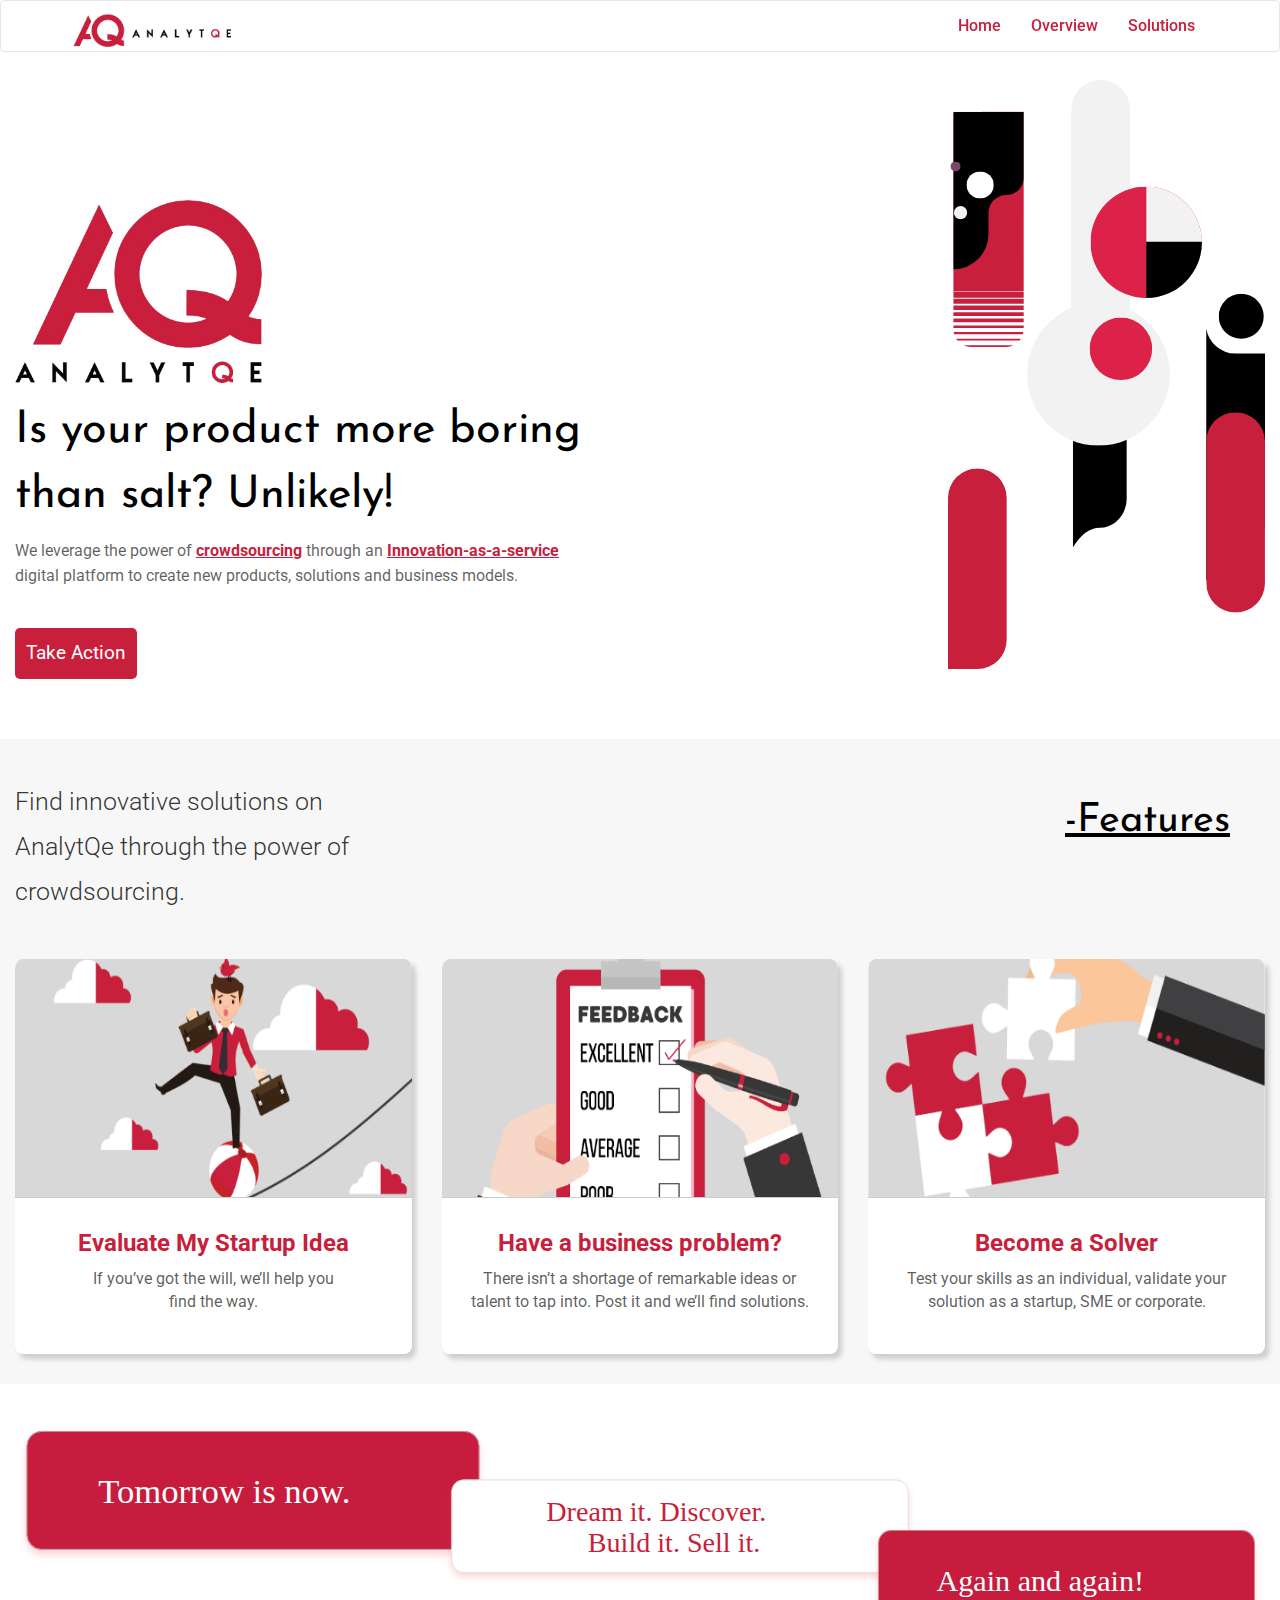
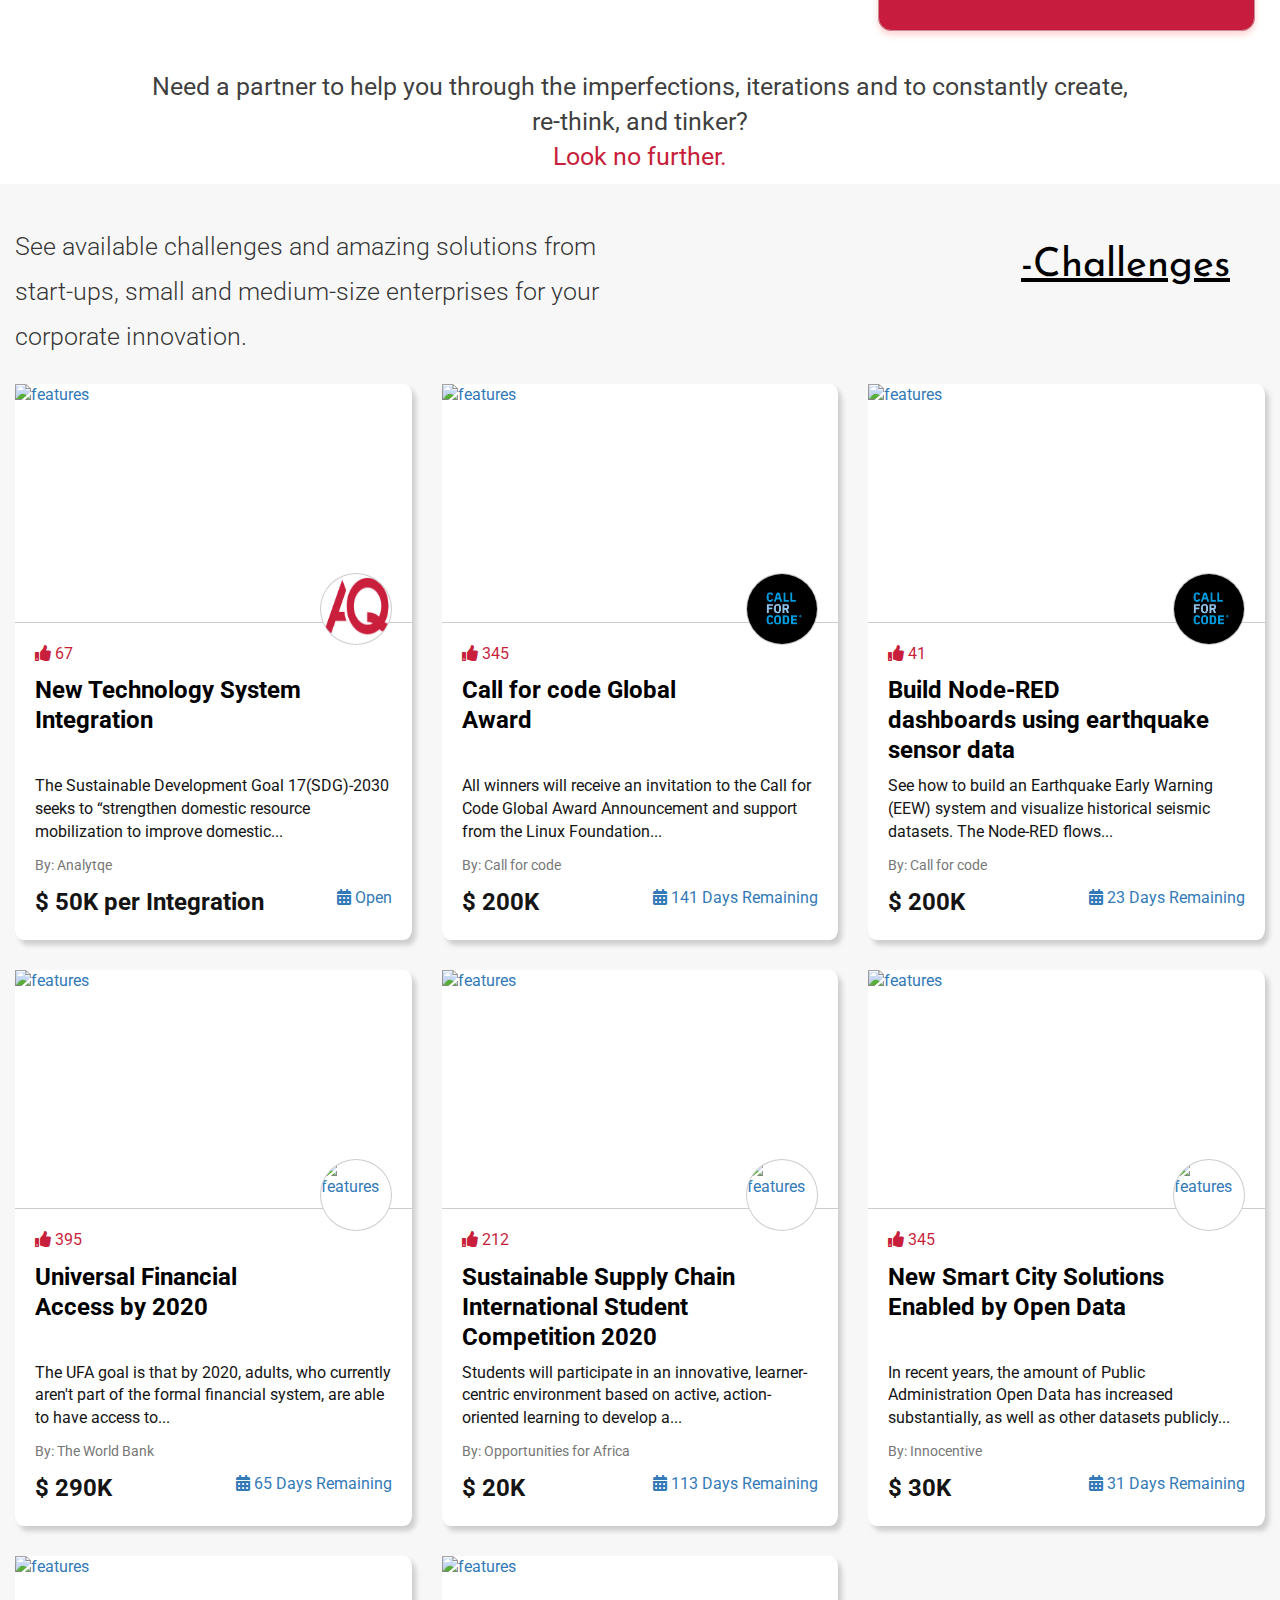
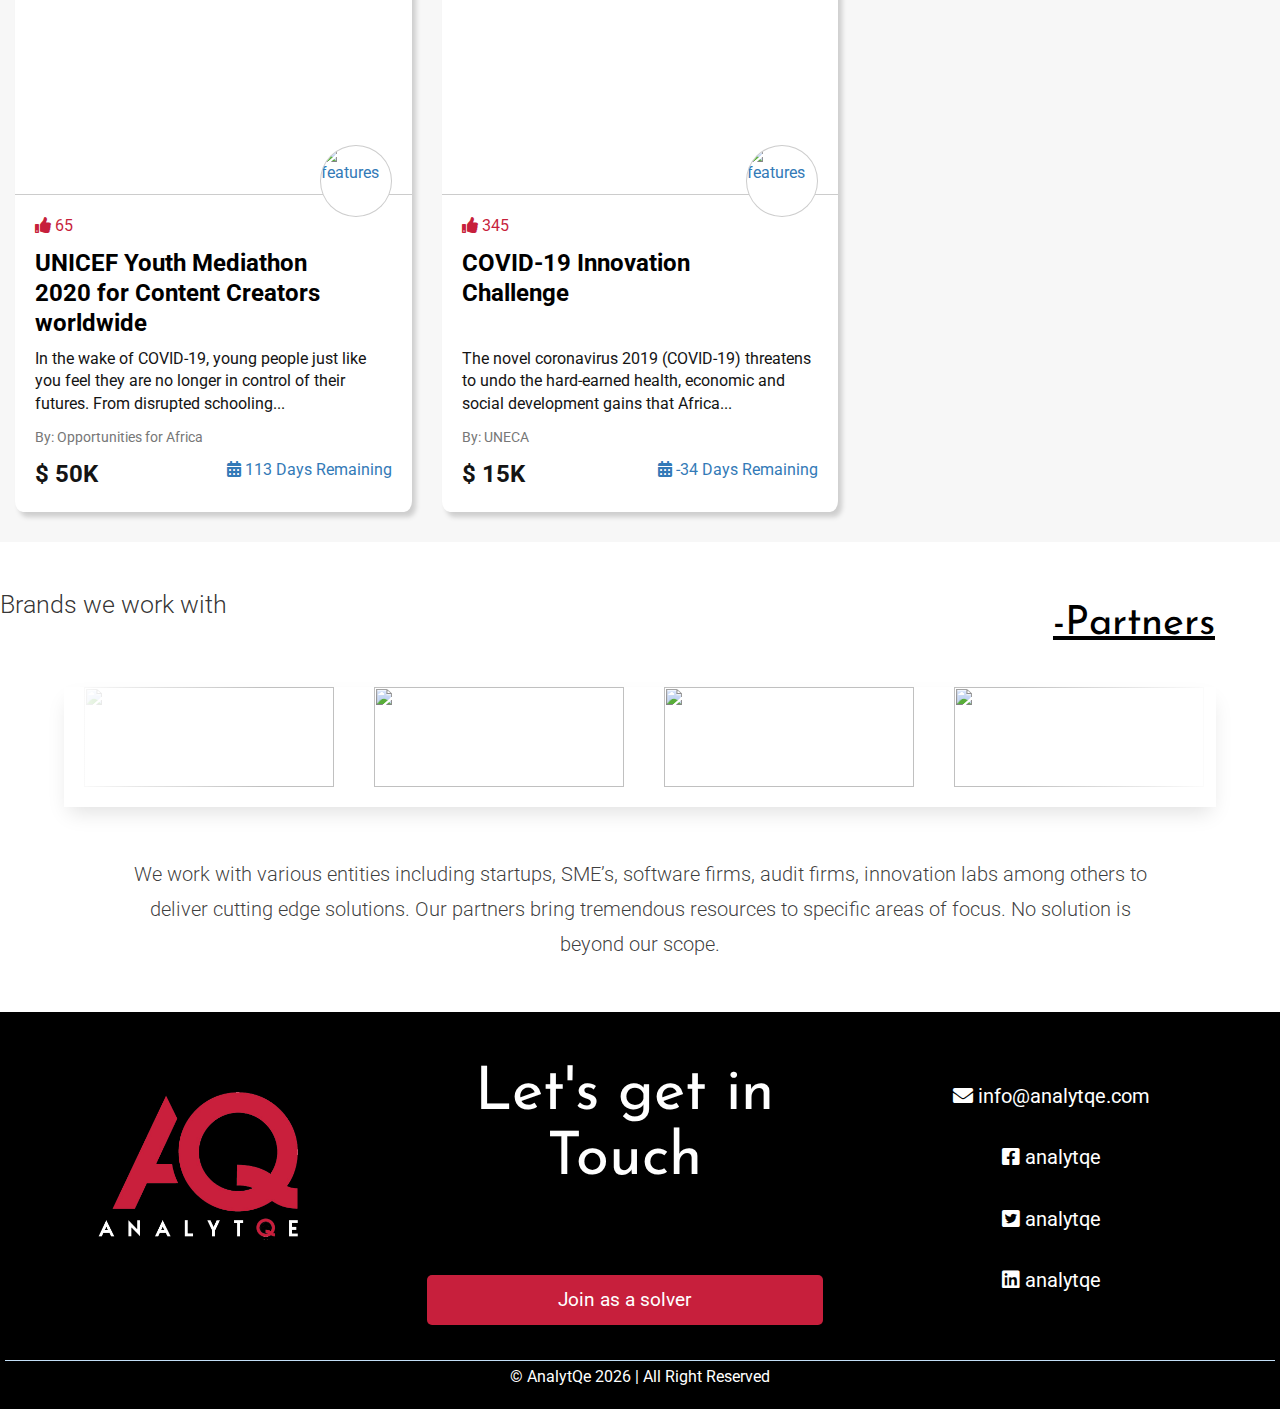
==== commit 4122f6d5: "v2b_1509020" ====
--- a/index.html
+++ b/index.html
@@ -7,26 +7,19 @@
     <meta http-equiv="X-UA-Compatible" content="IE=edge">
     <meta name="viewport" content="width=device-width, initial-scale=1">
     <meta name="description" content="We connect everyday problem solvers like you to bring innovative thinking to the world." />
-    <meta name="keywords" content="new app, kelv, mutiso, kelv mutiso, kelv ke" />
-    <title>AnalytQe : crowdsourcing platform</title>
-
-    <link rel="stylesheet" href="assets/css/style.css">
-    <link rel="stylesheet" href="assets/css/glide.css">
-    <link rel="stylesheet" href="assets/css/magnific-popup.css">
-    <link rel="stylesheet" href="assets/css/content-box.css">
-    <link rel="stylesheet" href="assets/css/media-box.css">
+    <meta name="keywords" content="new app" />
+    <title>AnalytQe :: crowdsourcing platform</title>
+
+    <!-- ******************** styles *************************** -->
     <link rel="stylesheet" href="assets/css/all.min.css">
     <link rel="stylesheet" href="assets/css/animated.css">
-    <link rel="stylesheet" href="assets/css/style.css">
     <link rel="stylesheet" href="assets/css/style2.css">
-    <link rel="stylesheet" href="assets/css/skin.css">
-    <link rel="stylesheet" href="https://cdnjs.cloudflare.com/ajax/libs/OwlCarousel2/2.3.4/assets/owl.carousel.min.css">
-    <link rel="stylesheet" href="https://cdnjs.cloudflare.com/ajax/libs/animate.css/3.5.2/animate.min.css">
-    <link rel="stylesheet" href="assets/media/icons/iconsmind/line-icons.min.css">
+    <link rel="stylesheet" href="https://maxcdn.bootstrapcdn.com/bootstrap/3.3.7/css/bootstrap.min.css" integrity="sha384-BVYiiSIFeK1dGmJRAkycuHAHRg32OmUcww7on3RYdg4Va+PmSTsz/K68vbdEjh4u" crossorigin="anonymous">
+    <link rel="stylesheet" href="assets/css/overview.css">
+
+    <!-- ******************** fonts *************************** -->
     <link href="https://fonts.googleapis.com/css2?family=Josefin+Sans:wght@700&display=swap" rel="stylesheet">
     <link href="https://fonts.googleapis.com/css2?family=Roboto:wght@100;300;400;500;700&display=swap" rel="stylesheet">
-    <link rel="stylesheet" href="https://cdnjs.cloudflare.com/ajax/libs/animate.css/3.5.2/animate.min.css">
-    <link rel="stylesheet" href="https://maxcdn.bootstrapcdn.com/bootstrap/3.3.7/css/bootstrap.min.css">
 
     <!-- ******************** favicon *************************** -->
     <link rel="apple-touch-icon" sizes="180x180" href="assets/favicon/apple-touch-icon.png">
@@ -44,7 +37,9 @@
 <body>
 
     <!-- ************************************ NAV **************************** -->
-    <nav class="menu-classic menu-fixed menu-one-page align-right" data-menu-anima="fade-bottom" data-scroll-detect="true">
+
+
+    <nav class="menu-classic menu-fixed menu-one-page align-right navbar navbar-default" data-menu-anima="fade-bottom" data-scroll-detect="true" role="navigation" style="background-color: white;">
         <div class="container">
             <div class="menu-brand">
                 <a href="index.html">
@@ -52,7 +47,7 @@
                 </a>
             </div>
             <i class="menu-btn"></i>
-            <div class="menu-cnt">
+            <div class="menu-cnt" style="font-size: 15px">
                 <ul>
                     <li>
                         <a href="index.html">Home</a>
@@ -63,12 +58,6 @@
                     <li>
                         <a href="solutions.html">Solutions</a>
                     </li>
-                    <li>
-                        <a href="#partners">Partners</a>
-                    </li>
-                    <li>
-                        <a href="#contact">Contact</a>
-                    </li>
                 </ul>
 
                 <div class="clear"></div>
@@ -88,10 +77,11 @@
                     <p class="head">Is your product more boring <br> than salt? Unlikely!</p>
 
                     <div class="desc23">
-                        <p>We leverage the power of <strong style="text-decoration: underline; color: #C71F3C;">crowdsourcing</strong> through an <strong style="text-decoration: underline; color: #C71F3C; font-size: larger;">Innovation-as-a-service</strong>                            <br> digital platform to create new products, solutions and business models.</p>
+                        <p>We leverage the power of <strong style="text-decoration: underline; color: #C71F3C;">crowdsourcing</strong> through an <strong style="text-decoration: underline; color: #C71F3C;">Innovation-as-a-service</strong> <br> digital platform
+                            to create new products, solutions and business models.</p>
                     </div>
 
-                    <a class="btn btn-xs btn-circle " data-toggle="modal" href="#modal-subscribe" data-target="#modal-subscribe" style="margin-top: 30px; color: white; background-color: #C71F3C; border-radius: 5px; font-size: larger; padding: 10px;">Take Action</a>
+                    <a class="btn btn-xs btn-circle " data-toggle="modal" data-target="#myModal" style="margin-top: 30px; color: white; background-color: #C71F3C; border-radius: 5px; font-size: larger; padding: 10px;">Take Action</a>
 
                 </div>
                 <div class="col-md-4 top-right hidden-sm">
@@ -106,12 +96,12 @@
         <div class="container" style="padding-top: 20px!important;">
             <div class="row">
 
-                <p class=" desc2345 col-md-4" style="font-weight: 100!important;">Find innovative solutions on AnalytQe through the power of crowdsourcing.</p>
+                <p class=" desc2345 col-md-4" style="font-weight: 300!important;">Find innovative solutions on AnalytQe through the power of crowdsourcing.</p>
                 <p class=" titlehd col-md-8 hidden-sm" style="padding-right: 50px;">-Features</p>
             </div>
             <div class="row">
                 <div class="col-md-4">
-                    <a href="http://eepurl.com/hc9kxn">
+                    <a data-toggle="modal" data-target="#myModal">
                         <div class="red card" style=" max-width: 100%;">
                             <img class="card-img-top" src="assets/img/pic1_rp.png" alt="features">
                             <div class="card-body">
@@ -123,7 +113,7 @@
                 </div>
 
                 <div class="col-md-4">
-                    <a href="http://eepurl.com/hc9kxn">
+                    <a data-toggle="modal" data-target="#myModal">
                         <div class="red card" style=" max-width: 100%;">
                             <img class="card-img-top" src="assets/img/pic2.png" alt="features">
                             <div class="card-body">
@@ -135,7 +125,7 @@
                 </div>
 
                 <div class="col-md-4">
-                    <a href="http://eepurl.com/hc9kxn">
+                    <a href="http://eepurl.com/hc9kxn" target="_blank">
                         <div class="red card" style=" max-width: 100%;">
                             <img class="card-img-top" src="assets/img/pic3.png" alt="features">
                             <div class="card-body">
@@ -167,7 +157,7 @@
             </div>
             <br>
             <div class=" text-center look" style="width: 100%; text-align: center; padding-top: 50px;">
-                <p class=" text-center" style=" text-align: center; padding-left: 10%!important; padding-right: 10%!important; font-size: 25px; line-height: 35px; color: rgba(0, 0, 0, 0.767);">Need a partner to help you through the imperfections, iterations and to constantly create, re-think, and tinker? <br> <span> <a href="http://eepurl.com/hc9kxn" style="color: #C71F3C;">Look no further.</a> </span></p>
+                <p class=" text-center" style=" text-align: center; padding-left: 10%!important; padding-right: 10%!important; font-size: 25px; line-height: 35px; color: rgba(0, 0, 0, 0.767);">Need a partner to help you through the imperfections, iterations and to constantly create, re-think, and tinker? <br> <span> <a data-toggle="modal" data-target="#myModal" style="color: #C71F3C;">Look no further.</a> </span></p>
             </div>
         </div>
     </section>
@@ -177,12 +167,12 @@
         <div class="container" style="padding-top: 20px!important;">
             <div class="row">
 
-                <p class=" desc2345 col-md-6" style="font-weight: 100!important; font-size:25px;">See available challenges and amazing solutions from start-ups, small and medium-size enterprises for your corporate innovation.</p>
+                <p class=" desc2345 col-md-6" style="font-weight: 300!important;">See available challenges and amazing solutions from start-ups, small and medium-size enterprises for your corporate innovation.</p>
                 <p class=" titlehd col-md-6 hidden-sm" style="padding-right: 50px;">-Challenges</p>
             </div>
             <div class="row">
                 <div class="col-md-4">
-                    <a href="http://eepurl.com/hc9kxn">
+                    <a href="active_challenge.html" target="_blank">
                         <div class="card" style=" max-width: 100%; padding-bottom: 0px;">
 
                             <img class="card-img-top" src="https://upload.wikimedia.org/wikipedia/commons/a/a7/Sustainable_Development_Goals.svg" alt="features">
@@ -198,7 +188,7 @@
                                     <p><i class="fas fa-thumbs-up"></i> 67</p>
                                 </div>
                                 <h5 class="black card-title" style="font-weight: bold!important; color: black; text-decoration: none; margin-top: 0px!important;">New Technology System Integration</h5>
-                                <p class="card-text" style="color: #141414;">The Sustainable Development Goal 17(SDG)-2030 seeks to “strengthen domestic resource mobilization to improve domestic capacity...</p>
+                                <p class="card-text" style="color: #141414;">The Sustainable Development Goal 17(SDG)-2030 seeks to “strengthen domestic resource mobilization to improve domestic...</p>
                                 <p class="card-text" style="min-height: auto; padding-bottom: 10px;"><small class="text-muted">By: Analytqe</small></p>
                                 <div class="card-footer" style="display: inline-block; width: 100%;">
 
@@ -212,7 +202,7 @@
                 </div>
 
                 <div class="col-md-4">
-                    <a href="https://callforcode.org/challenge/">
+                    <a href="https://callforcode.org/challenge/" target="_blank">
                         <div class="card" style=" max-width: 100%; padding-bottom: 0px;">
 
                             <img class="card-img-top" src="https://3kda485d4m0mmprok50zsd5m-wpengine.netdna-ssl.com/wp-content/uploads/2020/07/dev_collaboration.jpg" alt="features">
@@ -243,7 +233,7 @@
                 </div>
 
                 <div class="col-md-4">
-                    <a href="https://developer.ibm.com/events/call-for-code-live-build-node-red-dashboards-using-earthquake-sensor-data/">
+                    <a href="https://developer.ibm.com/events/call-for-code-live-build-node-red-dashboards-using-earthquake-sensor-data/" target="_blank">
                         <div class="card" style=" max-width: 100%; padding-bottom: 0px;">
 
                             <img class="card-img-top" src="https://1.dam.s81c.com/m/6e652a22b9e6ba2e/original/ibm-skills-gateway-444x320.jpg" alt="features">
@@ -274,7 +264,7 @@
                 </div>
 
                 <div class="col-md-4">
-                    <a href="https://www.worldbank.org/en/topic/financialinclusion/brief/achieving-universal-financial-access-by-2020">
+                    <a href="https://www.worldbank.org/en/topic/financialinclusion/brief/achieving-universal-financial-access-by-2020" target="_blank">
                         <div class="card" style=" max-width: 100%; padding-bottom: 0px;">
 
                             <img class="card-img-top" src="https://www.worldbank.org/content/dam/photos/780x439/2015/dec-10/finance-infographic-keyframe-Getting2UFA-March2016.jpg" alt="features">
@@ -304,7 +294,7 @@
                 </div>
 
                 <div class="col-md-4">
-                    <a href="https://www.opportunitiesforafricans.com/the-food-factory-4-us-sustainable-supply-chain-international-student-competition-2020/">
+                    <a href="https://www.opportunitiesforafricans.com/the-food-factory-4-us-sustainable-supply-chain-international-student-competition-2020/" target="_blank">
                         <div class="card" style=" max-width: 100%; padding-bottom: 0px;">
 
                             <img class="card-img-top" src="https://www.opportunitiesforafricans.com/wp-content/uploads/2020/08/foodfactory-international-student-competition-2021-696x277.jpg" alt="features">
@@ -335,7 +325,7 @@
                 </div>
 
                 <div class="col-md-4">
-                    <a href="https://innocentive.wazoku.com/#/challenge/626ac94b7b624ac5b86af3e7652f4df1?scrollTo=scrollDisco&searchIndex=4">
+                    <a href="https://innocentive.wazoku.com/#/challenge/626ac94b7b624ac5b86af3e7652f4df1?scrollTo=scrollDisco&searchIndex=4" target="_blank">
                         <div class="card" style=" max-width: 100%; padding-bottom: 0px;">
 
                             <img class="card-img-top" src="https://wazoku-clients-us.s3.amazonaws.com/innocentive.wazoku.com/images/91a430d4625849d39885a6ad6d4d3d01.jpg" alt="features">
@@ -365,7 +355,7 @@
                 </div>
 
                 <div class="col-md-4">
-                    <a href="https://www.opportunitiesforafricans.com/unicef-youth-mediathon-2020/">
+                    <a href="https://www.opportunitiesforafricans.com/unicef-youth-mediathon-2020/" target="_blank">
                         <div class="card" style=" max-width: 100%; padding-bottom: 0px;">
 
                             <img class="card-img-top" src="https://www.opportunitiesforafricans.com/wp-content/uploads/2020/08/unicef-youth-mediathon-2020-696x441.jpg" alt="features">
@@ -396,7 +386,7 @@
                 </div>
 
                 <div class="col-md-4">
-                    <a href="https://www.uneca.org/aiif-covid-19-ic-fr/pages/africa-innovation-and-investment-forum-2020-covid-19-innovation-challenge">
+                    <a href="https://www.uneca.org/aiif-covid-19-ic-fr/pages/africa-innovation-and-investment-forum-2020-covid-19-innovation-challenge" target="_blank">
                         <div class="card" style=" max-width: 100%; padding-bottom: 0px;">
 
                             <img class="card-img-top" src="https://www.uneca.org/sites/default/files/images/Science_Tech/new_banner.jpg" alt="features">
@@ -433,125 +423,79 @@
     </section>
 
     <!-- ************************************ PARTNERS **************************** -->
-
     <section class=" section-full-width light sect1" id="partners" style="padding-top: 40px; padding-bottom: 40px;">
-        <div class="container">
-            <div class="row">
-
-                <p class=" desc2345 col-md-8" style="font-weight: 100!important; font-size:20px;">We work with various entities including startups, SME’s, software firms, audit firms, innovation labs among others to deliver cutting edge solutions. Our partners bring tremendous resources to specific areas of focus. No solution is beyond
-                    our scope</p>
-                <p class=" titlehd col-md-4 hidden-sm" style="padding-right: 50px;">-Partners</p>
-            </div>
-            <div class="row">
-                <div class="col-md-2" style="margin: 5px;">
-                    <a href="https://www.kakbima.com/">
-                        <div class=" card" style=" max-width: 100%; height: 72px; ">
-                            <img class="card-img-top" src="https://legal.kakbima.com/wp-content/themes/kb-legal-theme/images/kakbima_logo_official.png" alt="partners" style=" max-width: 100%; height: 72px; padding: 10px;">
-
-                        </div>
-                    </a>
-                </div>
-                <div class="col-md-2" style="margin: 5px;">
-                    <a href="https://www.ronalds.co.ke/">
-                        <div class=" card" style=" max-width: 100%; height: 72px;">
-                            <img class="card-img-top" src="https://ronalds.co.ke/wp-content/uploads/2019/07/ronalds-logo.png" alt="partners" style=" max-width: 100%; height: 72px; padding: 10px;">
-
-                        </div>
-                    </a>
-                </div>
-                <div class="col-md-2" style="margin: 5px;">
-                    <a href="https://inscloud.net/">
-                        <div class=" card" style=" max-width: 100%; height: 72px;">
-                            <img class="card-img-top" src="https://inscloud.net/images/logo.png" alt="partners" style=" max-width: 100%; height: 72px; padding: 10px;">
-
-                        </div>
-                    </a>
-                </div>
-                <div class="col-md-2" style="margin: 5px;">
-                    <a href="https://porterlogics.com/">
-                        <div class=" card" style=" max-width: 100%; height: 72px;">
-                            <img class="card-img-top" src="https://porterlogics.com/logo.png" alt="partners" style=" max-width: 100%; height: 72px; padding: 10px;">
-
-                        </div>
-                    </a>
-                </div>
-                <div class="col-md-2" style="margin: 5px;">
-                    <a href="https://acceltree.com/">
-                        <div class=" card" style=" max-width: 100%; height: 72px;">
-                            <img class="card-img-top" src="https://asia2016.the-digital-insurer.com/wp-content/uploads/2017/01/acceltree_logo_1.png" alt="partners" style=" max-width: 100%; height: 72px; padding: 10px;">
-
-                        </div>
-                    </a>
-                </div>
-                <!-- <div class="col-md-2">
-                    <a href="https://www.kakbima.com/">
-                        <div class=" card" style=" max-width: 100%; height: 72px;">
-                            <img class="card-img-top" src="https://www.google.com/url?sa=i&url=https%3A%2F%2Fbaobabinsights.com%2Fstart-up-spotlight-kakbima%2F&psig=AOvVaw19rK2N-ELJTQReUPfuR5av&ust=1599939864465000&source=images&cd=vfe&ved=0CAIQjRxqFwoTCIjSzM3u4esCFQAAAAAdAAAAABAD"
-                                alt="partners" style=" max-width: 100%; height: 72px;">
-
-                        </div>
-                    </a>
-                </div> -->
-
-
-            </div>
+        <div class="row" style="max-width: 100%!important;">
+
+            <p class=" desc2345 col-md-8" style="font-weight: 300!important;">Brands we work with</p>
+            <p class=" titlehd col-md-4 hidden-sm" style="padding-right: 50px;">-Partners</p>
+        </div>
+        <div class="slider">
+            <div class="slide-track">
+                <div class="slide">
+                    <a href="https://www.kakbima.com/" target="_blank">
+                        <img src="https://legal.kakbima.com/wp-content/themes/kb-legal-theme/images/kakbima_logo_official.png" height="100" width="250" alt="" /> </a>
+                </div>
+                <div class="slide">
+                    <a href="https://www.ronalds.co.ke/" target="_blank">
+                        <img src="https://ronalds.co.ke/wp-content/uploads/2019/07/ronalds-logo.png" height="100" width="250" alt="" /> </a>
+                </div>
+                <div class="slide">
+                    <a href="https://porterlogics.com/" target="_blank">
+                        <img src="https://porterlogics.com/logo.png" height="100" width="250" alt="" /> </a>
+                </div>
+                <div class="slide">
+                    <a href="https://inscloud.net/" target="_blank">
+                        <img src="https://inscloud.net/images/logo.png" height="100" width="250" alt="" /> </a>
+                </div>
+                <div class="slide">
+                    <a href="https://acceltree.com/" target="_blank">
+                        <img src="https://asia2016.the-digital-insurer.com/wp-content/uploads/2017/01/acceltree_logo_1.png" height="100" width="250" alt="" /> </a>
+                </div>
+                <div class="slide">
+                    <a href="https://www.kakbima.com/" target="_blank">
+                        <img src="https://legal.kakbima.com/wp-content/themes/kb-legal-theme/images/kakbima_logo_official.png" height="100" width="250" alt="" /> </a>
+                </div>
+                <div class="slide">
+                    <a href="https://www.ronalds.co.ke/" target="_blank">
+                        <img src="https://ronalds.co.ke/wp-content/uploads/2019/07/ronalds-logo.png" height="100" width="250" alt="" /> </a>
+                </div>
+                <div class="slide">
+                    <a href="https://porterlogics.com/" target="_blank">
+                        <img src="https://porterlogics.com/logo.png" height="100" width="250" alt="" /> </a>
+                </div>
+                <div class="slide">
+                    <a href="https://inscloud.net/" target="_blank">
+                        <img src="https://inscloud.net/images/logo.png" height="100" width="250" alt="" /> </a>
+                </div>
+                <div class="slide">
+                    <a href="https://acceltree.com/" target="_blank">
+                        <img src="https://asia2016.the-digital-insurer.com/wp-content/uploads/2017/01/acceltree_logo_1.png" height="100" width="250" alt="" /> </a>
+                </div>
+
+
+            </div>
+        </div>
+        <div class=" text-center look" style="width: 100%; text-align: center; padding-top: 50px;">
+            <p class=" text-center" style="font-weight: 300; text-align: center; padding-left: 10%!important; padding-right: 10%!important; font-size: 20px; line-height: 35px; color: rgba(0, 0, 0, 0.767);">We work with various entities including startups, SME’s, software firms, audit firms, innovation labs among others to deliver cutting edge solutions. Our partners bring tremendous resources to specific areas of focus. No solution is beyond
+                our scope.</p>
         </div>
     </section>
-
-    <!--START: FOOTER-->
-    <footer class="footer section section-light text-center" id="contact" style="background-color: black; color: white; padding-top: 40px;">
-        <div class="row" style="width: 100%;">
-            <div class="col-md-4" style="padding-top: 40px;">
-                <img class="" src="assets/img/white text.png" width=200 ">
-
-            </div>
-            <div class="col-md-4 ">
-                <p class="head hidden-sm " style="color: white; font-size: 60px; padding-top: 10px; padding-bottom: 20px; ">Let's get in <br> Touch </p>
-                <br> <a href="http://eepurl.com/hc9kxn "><button type="button " class="btn btn-xs btn-circle "  style="margin-top: 30px; color: white; background-color: #C71F3C; border-radius: 5px; font-size: larger; padding: 10px; width: 100%; ">Write to us</button></a>
-                
-            </div>
-            <div class="col-md-4 " style=" padding-top: 30px; ">
-                <p class="cont ">
-                    <a href="mailto:info@analytqe.com " style="font-size: 2.5rem; color: white!important; "><i class="fas fa-envelope "></i> info@analytqe.com</a>
-                </p>
-                <br>
-                <p class="cont ">
-                    <a href="# " style="font-size: 2.5rem; color: white!important; "><i class="fab fa-facebook-square " ></i> analytqe</a>
-                </p>
-                <br>
-                <p class="cont ">
-                    <a href="# " style="font-size: 2.5rem; color: white!important; "><i class="fab fa-twitter-square " ></i> analytqe</a>
-                </p>
-                <br>
-                <p class="cont ">
-                    <a href="# " style="font-size: 2.5rem; color: white!important; "><i class="fab fa-linkedin "></i> analytqe</a>
-                </p>
-            </div>
-        </div>
-        <hr style="margin: 5px; ">
-        <div class="container " style="padding-top: 0px; padding-bottom: 10px; ">
-            <p class="copyright text-center mb-0 ">&copy; AnalytQe
-                <script>
-                    document.write(new Date().getFullYear())
-                </script>
-                | All Right Reserved</p>
-        </div>
-    </footer>
-    <!--END: FOOTER-->
-
-    <div id="myModal " class="modal fade " role="dialog ">
-        <div class="modal-dialog ">
+    <!-- Modal -->
+    <div id="myModal" class="modal fa de" role="dialog">
+        <div class="modal-dialog">
             <!-- Modal content-->
-            <div class="modal-content ">
-                <div class="modal-header ">
-                    <button type="button " class="close " data-dismiss="modal ">&times;</button>
-                    <h4 class="modal-title ">
-                        Contact Us
+            <div class="modal-content">
+                <div class="modal-header">
+                    <button type="button" class="close" data-dismiss="modal">&times;</button>
+                    <h4 class="titlehd modal-title text-center" style=" color: #C71F3C; ">
+                        Coming soon
                     </h4>
+
                 </div>
                 <div class="modal-body ">
-                    <form role="form " method="post " id="reused_form " >
-                        <p> Send your message in the form below and we will get back to you as early as possible. </p>
+                    <form role="form " method="post " id="reused_form ">
+                        <p> Leave your contact details with us, we’ll hit you up when the feature is available.
+                        </p>
                         <div class="form-group ">
                             <label for="name "> Name:</label>
                             <input type="text " class="form-control " id="name " name="name " required maxlength="50 ">
@@ -561,36 +505,72 @@
                             <input type="email " class="form-control " id="email " name="email " required maxlength="50 ">
                         </div>
                         <div class="form-group ">
+                            <label for="phone "> Phone Number:</label>
+                            <input type="number " class="form-control " id="phone " name="phone " required maxlength="50 ">
+                        </div>
+                        <div class="form-group ">
                             <label for="name "> Message:</label>
-                            <textarea class="form-control " type="textarea " name="message " id="message " placeholder="Your Message Here " maxlength="6000 " rows="7 "></textarea>
-                        </div>
-                        <button type="submit " class="btn btn-lg btn-success btn-block " id="btnContactUs ">Post It! &rarr;</button>
+                            <textarea class="form-control " type="textarea " name="message " id="message " placeholder="Drop us a line... " maxlength="6000 " rows="7 "></textarea>
+                        </div>
+                        <button type="submit " class="btn btn-lg btn-success btn-block " id="btnContactUs ">Send! &rarr;</button>
                     </form>
-                    <div id="success_message " style="width:100%; height:100%; display:none; "> <h3>Sent your message successfully!</h3> </div>
-                    <div id="error_message " style="width:100%; height:100%; display:none; "> <h3>Error</h3> Sorry there was an error sending your form. </div>
+                    <div id="success_message " style="width:100%; height:100%; display:none; ">
+                        <h3>Sent your message successfully!</h3>
+                    </div>
+                    <div id="error_message " style="width:100%; height:100%; display:none; ">
+                        <h3>Error</h3> Sorry there was an error sending your form. </div>
                 </div>
             </div>
         </div>
     </div>
 
-
-  
-    
-
-  
-<!-- *********************** scripts *************************** -->
-    <script src="https://ajax.googleapis.com/ajax/libs/jquery/1.12.4/jquery.min.js "></script>
-    <script src="assets/scripts/main.js "></script>
-    <script src="assets/scripts/parallax.min.js "></script>
-    <script src="assets/scripts/glide.min.js "></script>
-    <script src="assets/scripts/magnific-popup.min.js "></script>
-    <script src="assets/scripts/tab-accordion.js "></script>
-    <script src="assets/scripts/imagesloaded.min.js "></script>
-    <script src="assets/scripts/contact-form/contact-form.js "></script>
-    <script src="assets/scripts/progress.js "></script>
-    <script src="https://cdnjs.cloudflare.com/ajax/libs/OwlCarousel2/2.3.4/owl.carousel.min.js "></script>
-    <script src="https://maxcdn.bootstrapcdn.com/bootstrap/3.3.7/js/bootstrap.min.js " integrity="sha384-Tc5IQib027qvyjSMfHjOMaLkfuWVxZxUPnCJA7l2mCWNIpG9mGCD8wGNIcPD7Txa " crossorigin="anonymous "></script>
-
+    <!--START: FOOTER-->
+    <footer class="footer section section-light text-center " id="contact " style="background-color: black; color: white; padding-top: 40px; ">
+        <div class="row " style="width: 100%; ">
+            <div class="col-md-4 " style="padding-top: 40px; ">
+                <img class=" " src="assets/img/white text.png " width=200 ">
+
+                </div>
+                <div class="col-md-4 ">
+                    <p class="head hidden-sm " style="color: white; font-size: 60px; padding-top: 10px; padding-bottom: 20px; ">Let's get in <br> Touch </p>
+                    <br> <a href="http://eepurl.com/hc9kxn " target="_blank "><button type="button " class="btn btn-xs btn-circle "  style="margin-top: 30px; color: white; background-color: #C71F3C; border-radius: 5px; font-size: larger; padding: 10px;
+                    width: 100%; ">Join as a solver</button></a>
+
+                </div>
+                <div class="col-md-4 " style=" padding-top: 30px; ">
+                    <p class="cont ">
+                        <a href="mailto:info@analytqe.com " style="font-size: 2rem; color: white!important; "><i class="fas fa-envelope "></i> info@analytqe.com</a>
+                    </p>
+                    <br>
+                    <p class="cont ">
+                        <a href="# " style="font-size: 2rem; color: white!important; "><i class="fab fa-facebook-square " ></i> analytqe</a>
+                    </p>
+                    <br>
+                    <p class="cont ">
+                        <a href="# " style="font-size: 2rem; color: white!important; "><i class="fab fa-twitter-square " ></i> analytqe</a>
+                    </p>
+                    <br>
+                    <p class="cont ">
+                        <a href="# " style="font-size: 2rem; color: white!important; "><i class="fab fa-linkedin "></i> analytqe</a>
+                    </p>
+                </div>
+            </div>
+            <hr style="margin: 5px; ">
+            <div class="container " style="padding-top: 0px; padding-bottom: 10px; ">
+                <p class="copyright text-center mb-0 ">&copy; AnalytQe
+                    <script>
+                        document.write(new Date().getFullYear())
+                    </script>
+                    | All Right Reserved</p>
+            </div>
+            </footer>
+            <!--END: FOOTER-->
+
+            <!-- *********************** scripts *************************** -->
+            <script src="form.js "></script>
+            <script src="https://code.jquery.com/jquery-3.5.1.slim.min.js " integrity="sha384-DfXdz2htPH0lsSSs5nCTpuj/zy4C+OGpamoFVy38MVBnE+IbbVYUew+OrCXaRkfj " crossorigin="anonymous "></script>
+            <script src="https://cdn.jsdelivr.net/npm/popper.js@1.16.1/dist/umd/popper.min.js " integrity="sha384-9/reFTGAW83EW2RDu2S0VKaIzap3H66lZH81PoYlFhbGU+6BZp6G7niu735Sk7lN " crossorigin="anonymous "></script>
+            <script src="https://maxcdn.bootstrapcdn.com/bootstrap/3.3.7/js/bootstrap.min.js " integrity="sha384-Tc5IQib027qvyjSMfHjOMaLkfuWVxZxUPnCJA7l2mCWNIpG9mGCD8wGNIcPD7Txa " crossorigin="anonymous "></script>
 </body>
 
 </html>--- a/assets/css/style2.css
+++ b/assets/css/style2.css
@@ -34,35 +34,37 @@
         font-style: normal;
     }
     
-    @import url(https://fonts.googleapis.com/css?family=Lato:400,700,900);
     body,
     textarea {
-        font-family: 'Roboto', sans-serif;
-        font-size: 16px;
+        font-family: 'Roboto', sans-serif!important;
+        font-size: 16px!important;
         line-height: 25px;
         padding: 0;
         margin: 0;
     }
     
-    body>#preloader {
-        position: fixed;
-        top: 0;
-        left: 0;
-        right: 0;
-        bottom: 0;
-        background-color: #fff;
-        z-index: 99995;
-    }
-    
-    #preloader:before {
-        content: url(../media/loader.svg);
-        position: absolute;
-        width: 15px;
-        height: 15px;
-        top: 50%;
-        left: 50%;
-        margin-left: -15px;
-        margin-top: -15px;
+    .modal-body {
+        font-family: 'Roboto', sans-serif!important;
+        font-size: 16px!important;
+        line-height: 25px;
+    }
+    
+    .modal-body p {
+        font-weight: 400;
+    }
+    
+    .btn-success {
+        background-color: #C71F3C!important;
+        border-color: #C71F3C!important;
+    }
+    
+    .btn-success:hover {
+        color: #C71F3C!important;
+        background-color: white!important;
+    }
+    
+    .form-control:hover {
+        color: #C71F3C;
     }
     
     body.no-transactions * {
@@ -852,7 +854,7 @@
     
     .dropdown ul li:hover>a,
     nav:not(.menu-transparent) .menu-cnt>ul>li:hover>a {
-        color: #FFF;
+        color: rgb(0, 0, 0);
     }
     
     .logo-retina {
@@ -939,7 +941,7 @@
         height: 50px;
         line-height: 50px;
         padding: 0 15px;
-        font-size: 13px;
+        font-size: 16px;
         display: block;
     }
     
@@ -5934,29 +5936,27 @@
         text-align: right;
         width: 100%;
         font-size: 40px;
-        font-family: 'Lato', sans-serif;
+        color: black;
+        line-height: 65px;
+        font-family: 'Josefin Sans', sans-serif;
+        /* padding-top: 10%; */
+        text-decoration: underline;
+    }
+    
+    .titlehdd {
+        width: 100%;
+        font-size: 40px;
         color: black;
         line-height: 65px;
         font-weight: 300!important;
         /* padding-top: 10%; */
     }
     
-    .titlehdd {
-        width: 100%;
-        font-size: 40px;
-        font-family: 'Lato', sans-serif;
-        color: black;
-        line-height: 65px;
-        font-weight: 300!important;
-        /* padding-top: 10%; */
-    }
-    
     p.desc2345 {
-        font-size: 30px;
+        font-size: 25px;
         line-height: 45px;
         text-align: left;
         color: rgba(0, 0, 0, 0.808)!important;
-        font-family: 'Lato', sans-serif;
     }
     
     .card {
@@ -6026,6 +6026,7 @@
     .circle {
         border: solid 1px rgba(0, 0, 0, 0.199);
         width: 72px;
+        background-color: white;
     }
     
     .col-md-4 {
@@ -6428,4 +6429,8 @@
     .width-100 {
         width: 100%;
     }
-    /* partners */+    /* partners */
+    
+    .no:hover {
+        text-decoration: none!important;
+    }--- a/assets/css/overview.css
+++ b/assets/css/overview.css
@@ -0,0 +1,208 @@
+html {
+  -webkit-box-sizing: border-box;
+          box-sizing: border-box;
+}
+
+*,
+*:before,
+*:after {
+  -webkit-box-sizing: inherit;
+          box-sizing: inherit;
+}
+
+.section-header, .steps-header, .steps-name {
+  color: #C71F3C;
+  font-weight: 400;
+  font-size: 1.4em;
+}
+
+.steps-header {
+  margin-bottom: 20px;
+  text-align: center;
+}
+
+.steps-timeline {
+  outline: 1px dashed rgba(255, 0, 0, 0);
+}
+
+@media screen and (max-width: 500px) {
+  .steps-timeline {
+    border-left: 2px solid #C71F3C;
+    margin-left: 25px;
+  }
+}
+
+@media screen and (min-width: 500px) {
+  .steps-timeline {
+    border-top: 2px solid #C71F3C;
+    padding-top: 20px;
+    margin-top: 40px;
+    margin-left: 16.65%;
+    margin-right: 16.65%;
+  }
+}
+
+.steps-timeline:after {
+  content: "";
+  display: table;
+  clear: both;
+}
+
+.steps-one,
+.steps-two,
+.steps-three {
+  outline: 1px dashed rgba(0, 128, 0, 0);
+}
+
+@media screen and (max-width: 500px) {
+  .steps-one,
+  .steps-two,
+  .steps-three {
+    margin-left: -25px;
+  }
+}
+
+@media screen and (min-width: 500px) {
+  .steps-one,
+  .steps-two,
+  .steps-three {
+    float: left;
+    width: 33%;
+    margin-top: -50px;
+  }
+}
+
+@media screen and (max-width: 500px) {
+  .steps-one,
+  .steps-two {
+    padding-bottom: 40px;
+  }
+}
+
+@media screen and (min-width: 500px) {
+  .steps-one {
+    margin-left: -16.65%;
+    margin-right: 16.65%;
+  }
+}
+
+@media screen and (max-width: 500px) {
+  .steps-three {
+    margin-bottom: -100%;
+  }
+}
+
+@media screen and (min-width: 500px) {
+  .steps-three {
+    margin-left: 16.65%;
+    margin-right: -16.65%;
+  }
+}
+
+.steps-img {
+  display: block;
+  margin: auto;
+  width: 50px;
+  height: 50px;
+  border-radius: 50%;
+}
+
+@media screen and (max-width: 500px) {
+  .steps-img {
+    float: left;
+    margin-right: 20px;
+  }
+}
+
+.steps-name,
+.steps-description {
+  margin: 0;
+  padding: 10px;
+}
+
+@media screen and (min-width: 500px) {
+  .steps-name {
+    text-align: center;
+  }
+}
+
+.steps-description {
+  overflow: hidden;
+}
+
+@media screen and (min-width: 500px) {
+  .steps-description {
+    text-align: center;
+  }
+}
+
+@-webkit-keyframes scroll {
+  0% {
+    -webkit-transform: translateX(0);
+            transform: translateX(0);
+  }
+  100% {
+    -webkit-transform: translateX(calc(-250px * 7));
+            transform: translateX(calc(-250px * 7));
+  }
+}
+
+@keyframes scroll {
+  0% {
+    -webkit-transform: translateX(0);
+            transform: translateX(0);
+  }
+  100% {
+    -webkit-transform: translateX(calc(-250px * 7));
+            transform: translateX(calc(-250px * 7));
+  }
+}
+
+.slider {
+  background: white;
+  -webkit-box-shadow: 0 10px 20px -5px rgba(0, 0, 0, 0.125);
+          box-shadow: 0 10px 20px -5px rgba(0, 0, 0, 0.125);
+  height: 120px;
+  margin: auto;
+  overflow: hidden;
+  position: relative;
+  width: 90%;
+}
+
+.slider::before, .slider::after {
+  background: -webkit-gradient(linear, left top, right top, from(white), to(rgba(255, 255, 255, 0)));
+  background: linear-gradient(to right, white 0%, rgba(255, 255, 255, 0) 100%);
+  content: "";
+  height: 100px;
+  position: absolute;
+  width: 200px;
+  z-index: 2;
+}
+
+.slider::after {
+  right: 0;
+  top: 0;
+  -webkit-transform: rotateZ(180deg);
+          transform: rotateZ(180deg);
+}
+
+.slider::before {
+  left: 0;
+  top: 0;
+}
+
+.slider .slide-track {
+  -webkit-animation: scroll 40s linear infinite;
+          animation: scroll 40s linear infinite;
+  display: -webkit-box;
+  display: -ms-flexbox;
+  display: flex;
+  width: calc(250px * 14);
+}
+
+.slider .slide {
+  height: auto;
+  width: 250px;
+  margin: auto 20px;
+}
+/*# sourceMappingURL=overview.css.map */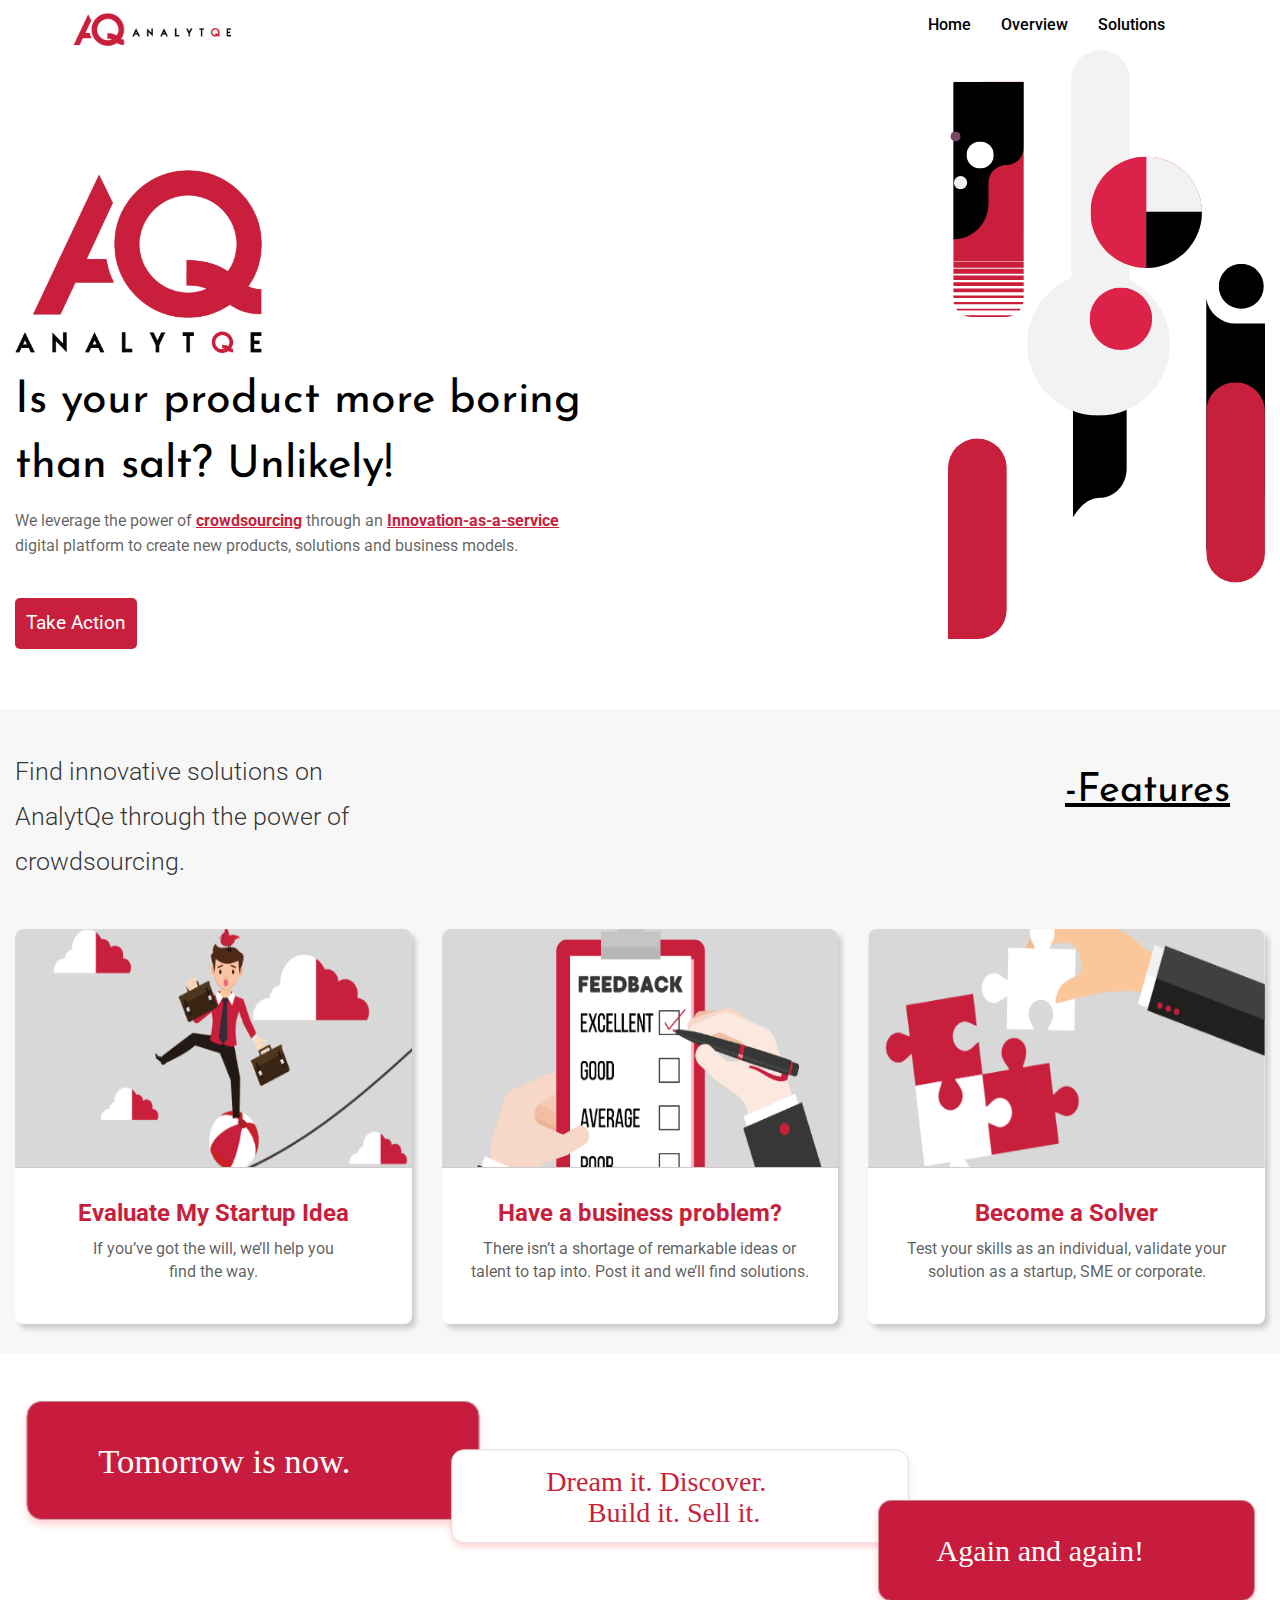
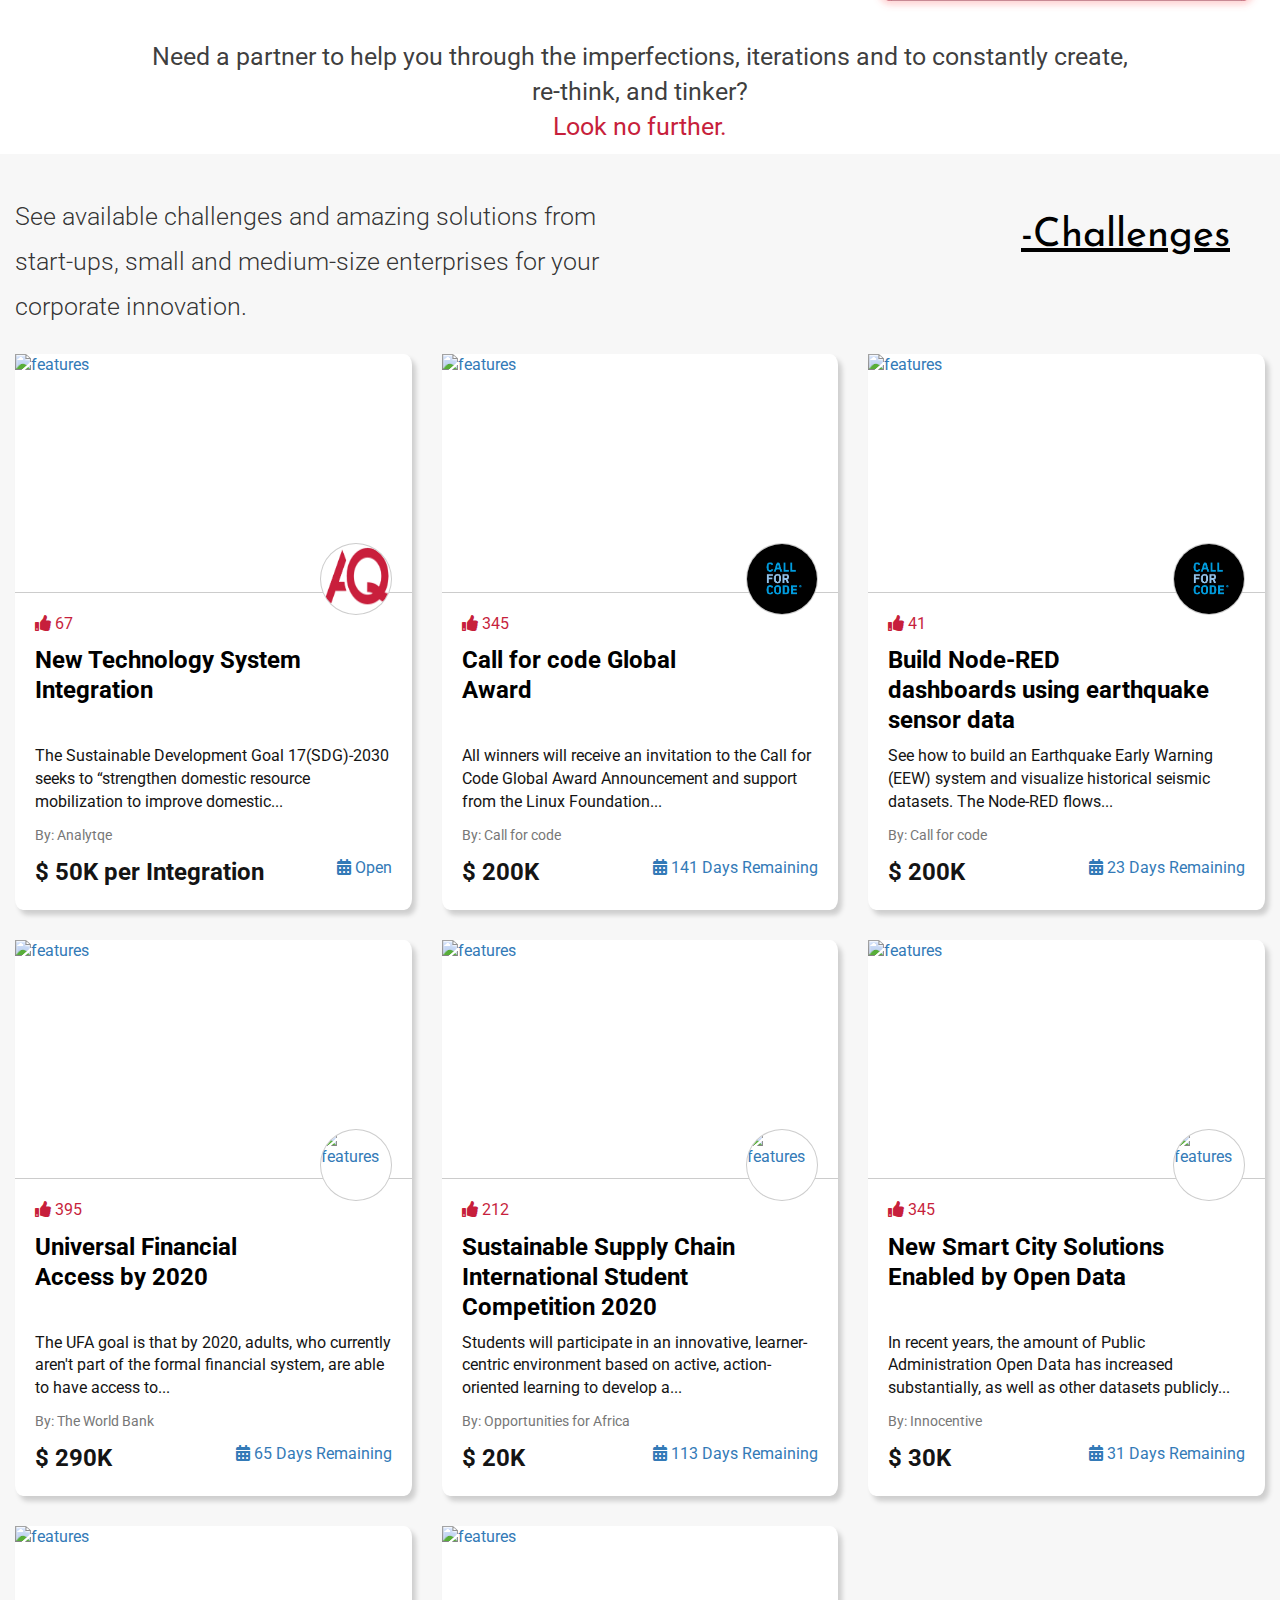
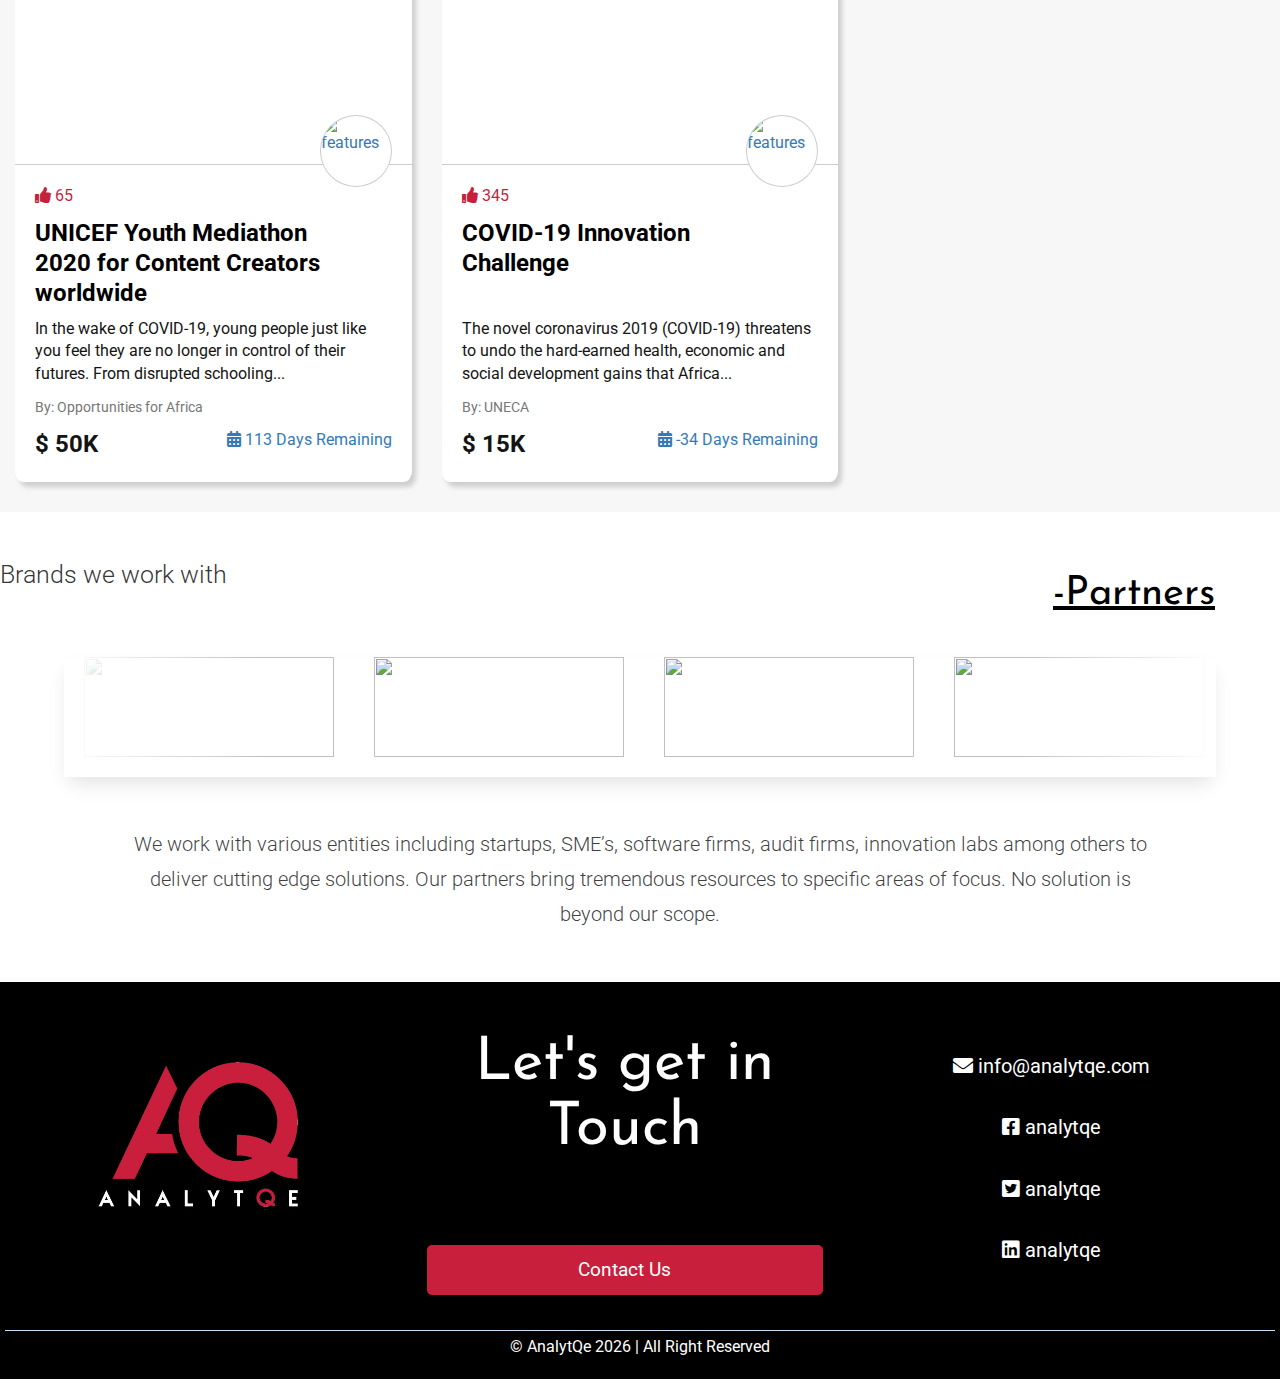
==== commit df88ef16: "fix 2" ====
--- a/index.html
+++ b/index.html
@@ -16,6 +16,8 @@
     <link rel="stylesheet" href="assets/css/style2.css">
     <link rel="stylesheet" href="https://maxcdn.bootstrapcdn.com/bootstrap/3.3.7/css/bootstrap.min.css" integrity="sha384-BVYiiSIFeK1dGmJRAkycuHAHRg32OmUcww7on3RYdg4Va+PmSTsz/K68vbdEjh4u" crossorigin="anonymous">
     <link rel="stylesheet" href="assets/css/overview.css">
+    <link rel="stylesheet" href="assets/css/glide.css">
+
 
     <!-- ******************** fonts *************************** -->
     <link href="https://fonts.googleapis.com/css2?family=Josefin+Sans:wght@700&display=swap" rel="stylesheet">
@@ -31,6 +33,11 @@
     <meta name="msapplication-TileColor" content="#C71F3C">
     <meta name="msapplication-config" content="assets/favicon/browserconfig.xml">
     <meta name="theme-color" content="#ffffff">
+    <!-- <script>
+        $('.float-nav').click(function() {
+            $('.main-nav, .menu-btn').toggleClass('active');
+        });
+    </script> -->
 
 </head>
 
@@ -39,17 +46,17 @@
     <!-- ************************************ NAV **************************** -->
 
 
-    <nav class="menu-classic menu-fixed menu-one-page align-right navbar navbar-default" data-menu-anima="fade-bottom" data-scroll-detect="true" role="navigation" style="background-color: white;">
+    <nav class="menu-classic menu-fixed menu-one-page align-right light " data-menu-anima="fade-bottom" data-scroll-detect="true" style="background-color: white;">
         <div class="container">
             <div class="menu-brand">
                 <a href="index.html">
                     <img class="logo-default" src="assets/img/analytqe-wide.png" alt="logo" height="40" />
                 </a>
             </div>
-            <i class="menu-btn"></i>
-            <div class="menu-cnt" style="font-size: 15px">
+            <i class="menu-btn "></i>
+            <div class="menu-cnt" style="font-size: 15px; right:0!important;">
                 <ul>
-                    <li>
+                    <li class="active">
                         <a href="index.html">Home</a>
                     </li>
                     <li>
@@ -66,475 +73,489 @@
     </nav>
 
 
-    <!-- ************************************ HOME **************************** -->
-    <section class=" section-full-width light sect1">
-        <div class="container" style="padding-top: 120px!important;">
-            <div class="upl row">
-
-                <div class="col-md-8 top-left" style="float: left; text-align: left;">
-                    <img class="img-top" src="assets/img/logo_trans.png">
-
-                    <p class="head">Is your product more boring <br> than salt? Unlikely!</p>
-
-                    <div class="desc23">
-                        <p>We leverage the power of <strong style="text-decoration: underline; color: #C71F3C;">crowdsourcing</strong> through an <strong style="text-decoration: underline; color: #C71F3C;">Innovation-as-a-service</strong> <br> digital platform
-                            to create new products, solutions and business models.</p>
-                    </div>
-
-                    <a class="btn btn-xs btn-circle " data-toggle="modal" data-target="#myModal" style="margin-top: 30px; color: white; background-color: #C71F3C; border-radius: 5px; font-size: larger; padding: 10px;">Take Action</a>
-
-                </div>
-                <div class="col-md-4 top-right hidden-sm">
-                    <img class="img-top-right" src="assets/img/Group 2.svg">
+    <main>
+
+        <!-- ************************************ HOME **************************** -->
+        <section class=" section-full-width light sect1">
+            <div class="container" style="padding-top: 40px!important;">
+                <div class="upl row">
+
+                    <div class="col-md-8 top-left" style="float: left; text-align: left;">
+                        <img class="img-top" src="assets/img/logo_trans.png">
+
+                        <p class="head">Is your product more boring <br> than salt? Unlikely!</p>
+
+                        <div class="desc23">
+                            <p>We leverage the power of <strong style="text-decoration: underline; color: #C71F3C;">crowdsourcing</strong> through an <strong style="text-decoration: underline; color: #C71F3C;">Innovation-as-a-service</strong> <br> digital
+                                platform to create new products, solutions and business models.</p>
+                        </div>
+
+                        <a class="btn btn-xs btn-circle " data-toggle="modal" data-target="#myModal" style="margin-top: 30px; color: white; background-color: #C71F3C; border-radius: 5px; font-size: larger; padding: 10px;">Take Action</a>
+
+                    </div>
+                    <div class="col-md-4 top-right hidden-sm">
+                        <img class="img-top-right" src="assets/img/Group 2.svg">
+                    </div>
+                </div>
+            </div>
+        </section>
+
+        <!-- ************************************ FEATURES **************************** -->
+        <section class=" section-full-width light  align-center " style="background-color: #f7f7f7!important; padding-top: 20px;">
+            <div class="container" style="padding-top: 20px!important;">
+                <div class="row">
+
+                    <p class=" desc2345 col-md-4" style="font-weight: 300!important;">Find innovative solutions on AnalytQe through the power of crowdsourcing.</p>
+                    <p class=" titlehd col-md-8 hidden-sm" style="padding-right: 50px;">-Features</p>
+                </div>
+                <div class="row">
+                    <div class="col-md-4">
+                        <a data-toggle="modal" data-target="#myModal">
+                            <div class="red card" style=" max-width: 100%;">
+                                <img class="card-img-top" src="assets/img/pic1_rp.png" alt="features">
+                                <div class="card-body">
+                                    <h5 class="card-title" style="font-weight: bold!important;">Evaluate My Startup Idea</h5>
+                                    <p class="card-text">If you’ve got the will, we’ll help you <br> find the way.</p>
+                                </div>
+                            </div>
+                        </a>
+                    </div>
+
+                    <div class="col-md-4">
+                        <a data-toggle="modal" data-target="#myModal">
+                            <div class="red card" style=" max-width: 100%;">
+                                <img class="card-img-top" src="assets/img/pic2.png" alt="features">
+                                <div class="card-body">
+                                    <h5 class="card-title" style="font-weight: bold!important;">Have a business problem?</h5>
+                                    <p class="card-text">There isn’t a shortage of remarkable ideas or talent to tap into. Post it and we’ll find solutions.</p>
+                                </div>
+                            </div>
+                        </a>
+                    </div>
+
+                    <div class="col-md-4">
+                        <a href="http://eepurl.com/hc9kxn" target="_blank">
+                            <div class="red card" style=" max-width: 100%;">
+                                <img class="card-img-top" src="assets/img/pic3.png" alt="features">
+                                <div class="card-body">
+                                    <h5 class="card-title" style="font-weight: bold!important;">Become a Solver</h5>
+                                    <p class="card-text">Test your skills as an individual, validate your solution as a startup, SME or corporate.</p>
+                                </div>
+                            </div>
+                        </a>
+                    </div>
+                </div>
+
+            </div>
+        </section>
+
+        <!-- ************************************ BREAK **************************** -->
+
+        <section class=" section-full-width light sect1" style="padding-top: 40px;">
+            <div class="container">
+                <div class="row">
+                    <div class="img-break-top col-md-4 " style="float: left; text-align: left; ">
+                        <img class="img-break" style="width: 120%; " src="assets/img/tomorrow.svg">
+                    </div>
+                    <div class="img-break-top col-md-4" style="float: center; text-align: center; top: 50px;">
+                        <img class="img-break" style="width: 120%;" src="assets/img/dream.svg">
+                    </div>
+                    <div class="img-break-top col-md-4" style="float: right; text-align: right; top: 100px;">
+                        <img class="img-break" style="width: 100%;" src="assets/img/again.svg">
+                    </div>
+                </div>
+                <br>
+                <div class=" text-center look" style="width: 100%; text-align: center; padding-top: 50px;">
+                    <p class=" text-center" style=" text-align: center; padding-left: 10%!important; padding-right: 10%!important; font-size: 25px; line-height: 35px; color: rgba(0, 0, 0, 0.767);">Need a partner to help you through the imperfections, iterations and to constantly create, re-think, and tinker? <br> <span> <a data-toggle="modal" data-target="#myModal" style="color: #C71F3C;">Look no further.</a> </span></p>
+                </div>
+            </div>
+        </section>
+
+        <!-- ************************************ CHALLENGES **************************** -->
+        <section class=" section-full-width light" style="background-color: #f7f7f7!important; padding-top: 20px;">
+            <div class="container" style="padding-top: 20px!important;">
+                <div class="row">
+
+                    <p class=" desc2345 col-md-6" style="font-weight: 300!important;">See available challenges and amazing solutions from start-ups, small and medium-size enterprises for your corporate innovation.</p>
+                    <p class=" titlehd col-md-6 hidden-sm" style="padding-right: 50px;">-Challenges</p>
+                </div>
+                <div class="row">
+                    <div class="col-md-4">
+                        <a href="active_challenge.html" target="_blank">
+                            <div class="card" style=" max-width: 100%; padding-bottom: 0px;">
+
+                                <img class="card-img-top" src="https://upload.wikimedia.org/wikipedia/commons/a/a7/Sustainable_Development_Goals.svg" alt="features">
+                                <img class=" circle " style="    height: 72px;
+                                float: right;
+                                top: -50px;
+                                position: relative;
+                                margin-right: 20px; border-radius: 50%;" src="assets/img/brand.png" alt="features">
+
+
+                                <div class="card-body">
+                                    <div class="reactions" style="color: #C71F3C; display: inline-block; margin-bottom: 0px!important; ">
+                                        <p><i class="fas fa-thumbs-up"></i> 67</p>
+                                    </div>
+                                    <h5 class="black card-title" style="font-weight: bold!important; color: black; text-decoration: none; margin-top: 0px!important;">New Technology System Integration</h5>
+                                    <p class="card-text" style="color: #141414;">The Sustainable Development Goal 17(SDG)-2030 seeks to “strengthen domestic resource mobilization to improve domestic...</p>
+                                    <p class="card-text" style="min-height: auto; padding-bottom: 10px;"><small class="text-muted">By: Analytqe</small></p>
+                                    <div class="card-footer" style="display: inline-block; width: 100%;">
+
+                                        <span class="card-title text-left" style="color: #141414; text-decoration: none;">$ 50K per Integration</span>
+
+                                        <p class="text-right" style="float: right!important; text-align: right;"><i class="fas fa-calendar-alt"></i> Open</p>
+                                    </div>
+                                </div>
+                            </div>
+                        </a>
+                    </div>
+
+                    <div class="col-md-4">
+                        <a href="https://callforcode.org/challenge/" target="_blank">
+                            <div class="card" style=" max-width: 100%; padding-bottom: 0px;">
+
+                                <img class="card-img-top" src="https://3kda485d4m0mmprok50zsd5m-wpengine.netdna-ssl.com/wp-content/uploads/2020/07/dev_collaboration.jpg" alt="features">
+                                <img class=" circle " style="    height: 72px;
+                                float: right;
+                                top: -50px;
+                                position: relative;
+                                margin-right: 20px; border-radius: 50%;" src="[data-uri]"
+                                    alt="features">
+
+
+                                <div class="card-body">
+                                    <div class="reactions" style="color: #C71F3C; display: inline-block; margin-bottom: 0px!important; ">
+                                        <p><i class="fas fa-thumbs-up"></i> 345</p>
+                                    </div>
+                                    <h5 class="black card-title" style="font-weight: bold!important; color: black; text-decoration: none; margin-top: 0px!important;">Call for code Global Award</h5>
+                                    <p class="card-text" style="color: #141414;">All winners will receive an invitation to the Call for Code Global Award Announcement and support from the Linux Foundation...</p>
+                                    <p class="card-text" style="min-height: auto; padding-bottom: 10px;"><small class="text-muted">By: Call for code</small></p>
+                                    <div class="card-footer" style="display: inline-block; width: 100%;">
+
+                                        <span class="card-title text-left" style="color: #141414; text-decoration: none;">$ 200K</span>
+
+                                        <p class="text-right" style="float: right!important; text-align: right;"><i class="fas fa-calendar-alt"></i> 141 Days Remaining</p>
+                                    </div>
+                                </div>
+                            </div>
+                        </a>
+                    </div>
+
+                    <div class="col-md-4">
+                        <a href="https://developer.ibm.com/events/call-for-code-live-build-node-red-dashboards-using-earthquake-sensor-data/" target="_blank">
+                            <div class="card" style=" max-width: 100%; padding-bottom: 0px;">
+
+                                <img class="card-img-top" src="https://1.dam.s81c.com/m/6e652a22b9e6ba2e/original/ibm-skills-gateway-444x320.jpg" alt="features">
+                                <img class=" circle " style="    height: 72px;
+                                float: right;
+                                top: -50px;
+                                position: relative;
+                                margin-right: 20px; border-radius: 50%;" src="[data-uri]"
+                                    alt="features">
+
+
+                                <div class="card-body">
+                                    <div class="reactions" style="color: #C71F3C; display: inline-block; margin-bottom: 0px!important; ">
+                                        <p><i class="fas fa-thumbs-up"></i> 41</p>
+                                    </div>
+                                    <h5 class="black card-title" style="font-weight: bold!important; color: black; text-decoration: none; margin-top: 0px!important;">Build Node-RED dashboards using earthquake sensor data</h5>
+                                    <p class="card-text" style="color: #141414;">See how to build an Earthquake Early Warning (EEW) system and visualize historical seismic datasets. The Node-RED flows...</p>
+                                    <p class="card-text" style="min-height: auto; padding-bottom: 10px;"><small class="text-muted">By: Call for code</small></p>
+                                    <div class="card-footer" style="display: inline-block; width: 100%;">
+
+                                        <span class="card-title text-left" style="color: #141414; text-decoration: none;">$ 200K</span>
+
+                                        <p class="text-right" style="float: right!important; text-align: right;"><i class="fas fa-calendar-alt"></i> 23 Days Remaining</p>
+                                    </div>
+                                </div>
+                            </div>
+                        </a>
+                    </div>
+
+                    <div class="col-md-4">
+                        <a href="https://www.worldbank.org/en/topic/financialinclusion/brief/achieving-universal-financial-access-by-2020" target="_blank">
+                            <div class="card" style=" max-width: 100%; padding-bottom: 0px;">
+
+                                <img class="card-img-top" src="https://www.worldbank.org/content/dam/photos/780x439/2015/dec-10/finance-infographic-keyframe-Getting2UFA-March2016.jpg" alt="features">
+                                <img class=" circle " style="    height: 72px;
+                                float: right;
+                                top: -50px;
+                                position: relative;
+                                margin-right: 20px; border-radius: 50%;" src="https://artwork.captivate.fm/58d19a1d-27d2-4e36-a2c0-5c7760e3342f/avatars-000149424631-inbnog-original.png" alt="features">
+
+
+                                <div class="card-body">
+                                    <div class="reactions" style="color: #C71F3C; display: inline-block; margin-bottom: 0px!important; ">
+                                        <p><i class="fas fa-thumbs-up"></i> 395</p>
+                                    </div>
+                                    <h5 class="black card-title" style="font-weight: bold!important; color: black; text-decoration: none; margin-top: 0px!important;">Universal Financial Access by 2020</h5>
+                                    <p class="card-text" style="color: #141414;">The UFA goal is that by 2020, adults, who currently aren't part of the formal financial system, are able to have access to...</p>
+                                    <p class="card-text" style="min-height: auto; padding-bottom: 10px;"><small class="text-muted">By: The World Bank</small></p>
+                                    <div class="card-footer" style="display: inline-block; width: 100%;">
+
+                                        <span class="card-title text-left" style="color: #141414; text-decoration: none;">$ 290K</span>
+
+                                        <p class="text-right" style="float: right!important; text-align: right;"><i class="fas fa-calendar-alt"></i> 65 Days Remaining</p>
+                                    </div>
+                                </div>
+                            </div>
+                        </a>
+                    </div>
+
+                    <div class="col-md-4">
+                        <a href="https://www.opportunitiesforafricans.com/the-food-factory-4-us-sustainable-supply-chain-international-student-competition-2020/" target="_blank">
+                            <div class="card" style=" max-width: 100%; padding-bottom: 0px;">
+
+                                <img class="card-img-top" src="https://www.opportunitiesforafricans.com/wp-content/uploads/2020/08/foodfactory-international-student-competition-2021-696x277.jpg" alt="features">
+                                <img class=" circle " style="    height: 72px;
+                                float: right;
+                                top: -50px;
+                                position: relative;
+                                margin-right: 20px; border-radius: 50%;" src="https://scontent.fnbo7-1.fna.fbcdn.net/v/t1.0-1/cp0/p50x50/80199406_2743822152345869_1240667420176154624_o.jpg?_nc_cat=106&_nc_sid=dbb9e7&_nc_ohc=yBsiW1JhS1sAX_k5_fk&_nc_oc=AQkwT-nMc9YFuiI9-Q47KiZt5cE4Dgf6KKgvOAgpNRGmRGXBLl0QbuwTHIEuqAQM42Q&_nc_ht=scontent.fnbo7-1.fna&oh=3bfebe7619e85676bc685c36be4d1e51&oe=5F825BE8"
+                                    alt="features">
+
+
+                                <div class="card-body">
+                                    <div class="reactions" style="color: #C71F3C; display: inline-block; margin-bottom: 0px!important; ">
+                                        <p><i class="fas fa-thumbs-up"></i> 212</p>
+                                    </div>
+                                    <h5 class="black card-title" style="font-weight: bold!important; color: black; text-decoration: none; margin-top: 0px!important;">Sustainable Supply Chain International Student Competition 2020</h5>
+                                    <p class="card-text" style="color: #141414;">Students will participate in an innovative, learner-centric environment based on active, action-oriented learning to develop a...</p>
+                                    <p class="card-text" style="min-height: auto; padding-bottom: 10px;"><small class="text-muted">By: Opportunities for Africa</small></p>
+                                    <div class="card-footer" style="display: inline-block; width: 100%;">
+
+                                        <span class="card-title text-left" style="color: #141414; text-decoration: none;">$ 20K</span>
+
+                                        <p class="text-right" style="float: right!important; text-align: right;"><i class="fas fa-calendar-alt"></i> 113 Days Remaining</p>
+                                    </div>
+                                </div>
+                            </div>
+                        </a>
+                    </div>
+
+                    <div class="col-md-4">
+                        <a href="https://innocentive.wazoku.com/#/challenge/626ac94b7b624ac5b86af3e7652f4df1?scrollTo=scrollDisco&searchIndex=4" target="_blank">
+                            <div class="card" style=" max-width: 100%; padding-bottom: 0px;">
+
+                                <img class="card-img-top" src="https://wazoku-clients-us.s3.amazonaws.com/innocentive.wazoku.com/images/91a430d4625849d39885a6ad6d4d3d01.jpg" alt="features">
+                                <img class=" circle " style="    height: 72px;
+                                float: right;
+                                top: -50px;
+                                position: relative;
+                                margin-right: 20px; border-radius: 50%;" src="https://wearesolverscomsite.files.wordpress.com/2016/12/innocentive_logos.gif" alt="features">
+
+
+                                <div class="card-body">
+                                    <div class="reactions" style="color: #C71F3C; display: inline-block; margin-bottom: 0px!important; ">
+                                        <p><i class="fas fa-thumbs-up"></i> 345</p>
+                                    </div>
+                                    <h5 class="black card-title" style="font-weight: bold!important; color: black; text-decoration: none; margin-top: 0px!important;">New Smart City Solutions Enabled by Open Data </h5>
+                                    <p class="card-text" style="color: #141414;">In recent years, the amount of Public Administration Open Data has increased substantially, as well as other datasets publicly...</p>
+                                    <p class="card-text" style="min-height: auto; padding-bottom: 10px;"><small class="text-muted">By: Innocentive</small></p>
+                                    <div class="card-footer" style="display: inline-block; width: 100%;">
+
+                                        <span class="card-title text-left" style="color: #141414; text-decoration: none;">$ 30K</span>
+
+                                        <p class="text-right" style="float: right!important; text-align: right;"><i class="fas fa-calendar-alt"></i> 31 Days Remaining</p>
+                                    </div>
+                                </div>
+                            </div>
+                        </a>
+                    </div>
+
+                    <div class="col-md-4">
+                        <a href="https://www.opportunitiesforafricans.com/unicef-youth-mediathon-2020/" target="_blank">
+                            <div class="card" style=" max-width: 100%; padding-bottom: 0px;">
+
+                                <img class="card-img-top" src="https://www.opportunitiesforafricans.com/wp-content/uploads/2020/08/unicef-youth-mediathon-2020-696x441.jpg" alt="features">
+                                <img class=" circle " style="    height: 72px;
+                                float: right;
+                                top: -50px;
+                                position: relative;
+                                margin-right: 20px; border-radius: 50%;" src="https://scontent.fnbo7-1.fna.fbcdn.net/v/t1.0-1/cp0/p50x50/80199406_2743822152345869_1240667420176154624_o.jpg?_nc_cat=106&_nc_sid=dbb9e7&_nc_ohc=yBsiW1JhS1sAX_k5_fk&_nc_oc=AQkwT-nMc9YFuiI9-Q47KiZt5cE4Dgf6KKgvOAgpNRGmRGXBLl0QbuwTHIEuqAQM42Q&_nc_ht=scontent.fnbo7-1.fna&oh=3bfebe7619e85676bc685c36be4d1e51&oe=5F825BE8"
+                                    alt="features">
+
+
+                                <div class="card-body">
+                                    <div class="reactions" style="color: #C71F3C; display: inline-block; margin-bottom: 0px!important; ">
+                                        <p><i class="fas fa-thumbs-up"></i> 65</p>
+                                    </div>
+                                    <h5 class="black card-title" style="font-weight: bold!important; color: black; text-decoration: none; margin-top: 0px!important;">UNICEF Youth Mediathon 2020 for Content Creators worldwide</h5>
+                                    <p class="card-text" style="color: #141414;">In the wake of COVID-1​9, young people just like you feel they are no longer in control of their futures. From disrupted schooling...</p>
+                                    <p class="card-text" style="min-height: auto; padding-bottom: 10px;"><small class="text-muted">By: Opportunities for Africa</small></p>
+                                    <div class="card-footer" style="display: inline-block; width: 100%;">
+
+                                        <span class="card-title text-left" style="color: #141414; text-decoration: none;">$ 50K</span>
+
+                                        <p class="text-right" style="float: right!important; text-align: right;"><i class="fas fa-calendar-alt"></i> 113 Days Remaining</p>
+                                    </div>
+                                </div>
+                            </div>
+                        </a>
+                    </div>
+
+                    <div class="col-md-4">
+                        <a href="https://www.uneca.org/aiif-covid-19-ic-fr/pages/africa-innovation-and-investment-forum-2020-covid-19-innovation-challenge" target="_blank">
+                            <div class="card" style=" max-width: 100%; padding-bottom: 0px;">
+
+                                <img class="card-img-top" src="https://www.uneca.org/sites/default/files/images/Science_Tech/new_banner.jpg" alt="features">
+                                <img class=" circle " style="    height: 72px;
+                                float: right;
+                                top: -50px;
+                                position: relative;
+                                margin-right: 20px; border-radius: 50%;" src="https://www.unjobnet.org/assets/images/logo/b74e93dded4d40a58bcea0ad9ccfbebf.png" alt="features">
+
+
+                                <div class="card-body">
+                                    <div class="reactions" style="color: #C71F3C; display: inline-block; margin-bottom: 0px!important; ">
+                                        <p><i class="fas fa-thumbs-up"></i> 345</p>
+                                    </div>
+                                    <h5 class="black card-title" style="font-weight: bold!important; color: black; text-decoration: none; margin-top: 0px!important;">COVID-19 Innovation Challenge</h5>
+                                    <p class="card-text" style="color: #141414;">The novel coronavirus 2019 (COVID-19) threatens to undo the hard-earned health, economic and social development gains that Africa...</p>
+                                    <p class="card-text" style="min-height: auto; padding-bottom: 10px;"><small class="text-muted">By: UNECA</small></p>
+                                    <div class="card-footer" style="display: inline-block; width: 100%;">
+
+                                        <span class="card-title text-left" style="color: #141414; text-decoration: none;">$ 15K</span>
+
+                                        <p class="text-right" style="float: right!important; text-align: right;"><i class="fas fa-calendar-alt"></i> -34 Days Remaining</p>
+                                    </div>
+                                </div>
+                            </div>
+                        </a>
+                    </div>
+
+
+
+                </div>
+
+            </div>
+        </section>
+
+        <!-- ************************************ PARTNERS **************************** -->
+        <section class=" section-full-width light sect1" id="partners" style="padding-top: 40px; padding-bottom: 40px;">
+            <div class="row" style="max-width: 100%!important;">
+
+                <p class=" desc2345 col-md-8" style="font-weight: 300!important;">Brands we work with</p>
+                <p class=" titlehd col-md-4 hidden-sm" style="padding-right: 50px;">-Partners</p>
+            </div>
+            <div class="slider">
+                <div class="slide-track">
+                    <div class="slide">
+                        <a href="https://www.kakbima.com/" target="_blank">
+                            <img src="https://legal.kakbima.com/wp-content/themes/kb-legal-theme/images/kakbima_logo_official.png" height="100" width="250" alt="" /> </a>
+                    </div>
+                    <div class="slide">
+                        <a href="https://www.ronalds.co.ke/" target="_blank">
+                            <img src="https://ronalds.co.ke/wp-content/uploads/2019/07/ronalds-logo.png" height="100" width="250" alt="" /> </a>
+                    </div>
+                    <div class="slide">
+                        <a href="https://porterlogics.com/" target="_blank">
+                            <img src="https://porterlogics.com/logo.png" height="100" width="250" alt="" /> </a>
+                    </div>
+                    <div class="slide">
+                        <a href="https://inscloud.net/" target="_blank">
+                            <img src="https://inscloud.net/images/logo.png" height="100" width="250" alt="" /> </a>
+                    </div>
+                    <div class="slide">
+                        <a href="https://acceltree.com/" target="_blank">
+                            <img src="https://asia2016.the-digital-insurer.com/wp-content/uploads/2017/01/acceltree_logo_1.png" height="100" width="250" alt="" /> </a>
+                    </div>
+                    <div class="slide" style="width: 100px;">
+                        <a href="https://rimeastafrica.org/" target="_blank">
+                            <img src="http://rimeastafrica.org/wp-content/uploads/2019/11/RIMEA-LOGO-FINAL-01.png" height="100" width="100" alt="" /> </a>
+                    </div>
+                    <div class="slide">
+                        <a href="https://kyobidigital.com/" target="_blank">
+                            <img src="assets/img/cropped-KYOBI-DIGITAL-logo-01.png" height="100" width="250" alt="" /> </a>
+                    </div>
+                    <div class="slide" style="width: 100px;">
+                        <a href="https://www.bribmac.com/" target="_blank">
+                            <img src="https://www.bribmac.com/bribmac_top.png" height="100" width="100" alt="" /> </a>
+                    </div>
+                    <div class="slide">
+                        <a href="https://www.kakbima.com/" target="_blank">
+                            <img src="https://legal.kakbima.com/wp-content/themes/kb-legal-theme/images/kakbima_logo_official.png" height="100" width="250" alt="" /> </a>
+                    </div>
+                    <div class="slide">
+                        <a href="https://www.ronalds.co.ke/" target="_blank">
+                            <img src="https://ronalds.co.ke/wp-content/uploads/2019/07/ronalds-logo.png" height="100" width="250" alt="" /> </a>
+                    </div>
+                    <div class="slide">
+                        <a href="https://porterlogics.com/" target="_blank">
+                            <img src="https://porterlogics.com/logo.png" height="100" width="250" alt="" /> </a>
+                    </div>
+                    <div class="slide">
+                        <a href="https://inscloud.net/" target="_blank">
+                            <img src="https://inscloud.net/images/logo.png" height="100" width="250" alt="" /> </a>
+                    </div>
+                    <div class="slide">
+                        <a href="https://acceltree.com/" target="_blank">
+                            <img src="https://asia2016.the-digital-insurer.com/wp-content/uploads/2017/01/acceltree_logo_1.png" height="100" width="250" alt="" /> </a>
+                    </div>
+
+
+                </div>
+            </div>
+            <div class=" text-center look" style="width: 100%; text-align: center; padding-top: 50px;">
+                <p class=" text-center" style="font-weight: 300; text-align: center; padding-left: 10%!important; padding-right: 10%!important; font-size: 20px; line-height: 35px; color: rgba(0, 0, 0, 0.767);">We work with various entities including startups, SME’s, software firms, audit firms, innovation labs among others to deliver cutting edge solutions. Our partners bring tremendous resources to specific areas of focus. No solution is beyond
+                    our scope.</p>
+            </div>
+        </section>
+        <!-- Modal -->
+        <div id="myModal" class="modal fa de" role="dialog">
+            <div class="modal-dialog">
+                <!-- Modal content-->
+                <div class="modal-content">
+                    <div class="modal-header">
+                        <button type="button" class="close" data-dismiss="modal">&times;</button>
+                        <h4 class="titlehd modal-title text-center" style=" color: #C71F3C; ">
+                            Coming soon
+                        </h4>
+
+                    </div>
+                    <div class="modal-body ">
+                        <form role="form " method="post " id="reused_form ">
+                            <p> An Africa focused platform enabling small and medium enterprises access cutting edge technology and skills while simultaneously connecting their solutions to potential clients through co-creation opportunities.
+                            </p>
+                            <div class="form-group ">
+                                <label for="name "> Name:</label>
+                                <input type="text " class="form-control " id="name " name="name " required maxlength="50 ">
+                            </div>
+                            <div class="form-group ">
+                                <label for="email "> Email:</label>
+                                <input type="email " class="form-control " id="email " name="email " required maxlength="50 ">
+                            </div>
+                            <div class="form-group ">
+                                <label for="phone "> Phone Number:</label>
+                                <input type="number " class="form-control " id="phone " name="phone " required maxlength="50 ">
+                            </div>
+                            <div class="form-group ">
+                                <label for="name "> Message:</label>
+                                <textarea class="form-control " type="textarea " name="message " id="message " placeholder="Drop us a line... " maxlength="6000 " rows="7 "></textarea>
+                            </div>
+                            <button type="submit " class="btn btn-lg btn-success btn-block " id="btnContactUs ">Send! &rarr;</button>
+                        </form>
+                        <div id="success_message " style="width:100%; height:100%; display:none; ">
+                            <h3>Sent your message successfully!</h3>
+                        </div>
+                        <div id="error_message " style="width:100%; height:100%; display:none; ">
+                            <h3>Error</h3> Sorry there was an error sending your form. </div>
+                    </div>
                 </div>
             </div>
         </div>
-    </section>
-
-    <!-- ************************************ FEATURES **************************** -->
-    <section class=" section-full-width light  align-center " style="background-color: #f7f7f7!important; padding-top: 20px;">
-        <div class="container" style="padding-top: 20px!important;">
-            <div class="row">
-
-                <p class=" desc2345 col-md-4" style="font-weight: 300!important;">Find innovative solutions on AnalytQe through the power of crowdsourcing.</p>
-                <p class=" titlehd col-md-8 hidden-sm" style="padding-right: 50px;">-Features</p>
-            </div>
-            <div class="row">
-                <div class="col-md-4">
-                    <a data-toggle="modal" data-target="#myModal">
-                        <div class="red card" style=" max-width: 100%;">
-                            <img class="card-img-top" src="assets/img/pic1_rp.png" alt="features">
-                            <div class="card-body">
-                                <h5 class="card-title" style="font-weight: bold!important;">Evaluate My Startup Idea</h5>
-                                <p class="card-text">If you’ve got the will, we’ll help you <br> find the way.</p>
-                            </div>
-                        </div>
-                    </a>
-                </div>
-
-                <div class="col-md-4">
-                    <a data-toggle="modal" data-target="#myModal">
-                        <div class="red card" style=" max-width: 100%;">
-                            <img class="card-img-top" src="assets/img/pic2.png" alt="features">
-                            <div class="card-body">
-                                <h5 class="card-title" style="font-weight: bold!important;">Have a business problem?</h5>
-                                <p class="card-text">There isn’t a shortage of remarkable ideas or talent to tap into. Post it and we’ll find solutions.</p>
-                            </div>
-                        </div>
-                    </a>
-                </div>
-
-                <div class="col-md-4">
-                    <a href="http://eepurl.com/hc9kxn" target="_blank">
-                        <div class="red card" style=" max-width: 100%;">
-                            <img class="card-img-top" src="assets/img/pic3.png" alt="features">
-                            <div class="card-body">
-                                <h5 class="card-title" style="font-weight: bold!important;">Become a Solver</h5>
-                                <p class="card-text">Test your skills as an individual, validate your solution as a startup, SME or corporate.</p>
-                            </div>
-                        </div>
-                    </a>
-                </div>
-            </div>
-
-        </div>
-    </section>
-
-    <!-- ************************************ BREAK **************************** -->
-
-    <section class=" section-full-width light sect1" style="padding-top: 40px;">
-        <div class="container">
-            <div class="row">
-                <div class="img-break-top col-md-4 " style="float: left; text-align: left; ">
-                    <img class="img-break" style="width: 120%; " src="assets/img/tomorrow.svg">
-                </div>
-                <div class="img-break-top col-md-4" style="float: center; text-align: center; top: 50px;">
-                    <img class="img-break" style="width: 120%;" src="assets/img/dream.svg">
-                </div>
-                <div class="img-break-top col-md-4" style="float: right; text-align: right; top: 100px;">
-                    <img class="img-break" style="width: 100%;" src="assets/img/again.svg">
-                </div>
-            </div>
-            <br>
-            <div class=" text-center look" style="width: 100%; text-align: center; padding-top: 50px;">
-                <p class=" text-center" style=" text-align: center; padding-left: 10%!important; padding-right: 10%!important; font-size: 25px; line-height: 35px; color: rgba(0, 0, 0, 0.767);">Need a partner to help you through the imperfections, iterations and to constantly create, re-think, and tinker? <br> <span> <a data-toggle="modal" data-target="#myModal" style="color: #C71F3C;">Look no further.</a> </span></p>
-            </div>
-        </div>
-    </section>
-
-    <!-- ************************************ CHALLENGES **************************** -->
-    <section class=" section-full-width light" style="background-color: #f7f7f7!important; padding-top: 20px;">
-        <div class="container" style="padding-top: 20px!important;">
-            <div class="row">
-
-                <p class=" desc2345 col-md-6" style="font-weight: 300!important;">See available challenges and amazing solutions from start-ups, small and medium-size enterprises for your corporate innovation.</p>
-                <p class=" titlehd col-md-6 hidden-sm" style="padding-right: 50px;">-Challenges</p>
-            </div>
-            <div class="row">
-                <div class="col-md-4">
-                    <a href="active_challenge.html" target="_blank">
-                        <div class="card" style=" max-width: 100%; padding-bottom: 0px;">
-
-                            <img class="card-img-top" src="https://upload.wikimedia.org/wikipedia/commons/a/a7/Sustainable_Development_Goals.svg" alt="features">
-                            <img class=" circle " style="    height: 72px;
-                                float: right;
-                                top: -50px;
-                                position: relative;
-                                margin-right: 20px; border-radius: 50%;" src="assets/img/brand.png" alt="features">
-
-
-                            <div class="card-body">
-                                <div class="reactions" style="color: #C71F3C; display: inline-block; margin-bottom: 0px!important; ">
-                                    <p><i class="fas fa-thumbs-up"></i> 67</p>
-                                </div>
-                                <h5 class="black card-title" style="font-weight: bold!important; color: black; text-decoration: none; margin-top: 0px!important;">New Technology System Integration</h5>
-                                <p class="card-text" style="color: #141414;">The Sustainable Development Goal 17(SDG)-2030 seeks to “strengthen domestic resource mobilization to improve domestic...</p>
-                                <p class="card-text" style="min-height: auto; padding-bottom: 10px;"><small class="text-muted">By: Analytqe</small></p>
-                                <div class="card-footer" style="display: inline-block; width: 100%;">
-
-                                    <span class="card-title text-left" style="color: #141414; text-decoration: none;">$ 50K per Integration</span>
-
-                                    <p class="text-right" style="float: right!important; text-align: right;"><i class="fas fa-calendar-alt"></i> Open</p>
-                                </div>
-                            </div>
-                        </div>
-                    </a>
-                </div>
-
-                <div class="col-md-4">
-                    <a href="https://callforcode.org/challenge/" target="_blank">
-                        <div class="card" style=" max-width: 100%; padding-bottom: 0px;">
-
-                            <img class="card-img-top" src="https://3kda485d4m0mmprok50zsd5m-wpengine.netdna-ssl.com/wp-content/uploads/2020/07/dev_collaboration.jpg" alt="features">
-                            <img class=" circle " style="    height: 72px;
-                                float: right;
-                                top: -50px;
-                                position: relative;
-                                margin-right: 20px; border-radius: 50%;" src="[data-uri]"
-                                alt="features">
-
-
-                            <div class="card-body">
-                                <div class="reactions" style="color: #C71F3C; display: inline-block; margin-bottom: 0px!important; ">
-                                    <p><i class="fas fa-thumbs-up"></i> 345</p>
-                                </div>
-                                <h5 class="black card-title" style="font-weight: bold!important; color: black; text-decoration: none; margin-top: 0px!important;">Call for code Global Award</h5>
-                                <p class="card-text" style="color: #141414;">All winners will receive an invitation to the Call for Code Global Award Announcement and support from the Linux Foundation...</p>
-                                <p class="card-text" style="min-height: auto; padding-bottom: 10px;"><small class="text-muted">By: Call for code</small></p>
-                                <div class="card-footer" style="display: inline-block; width: 100%;">
-
-                                    <span class="card-title text-left" style="color: #141414; text-decoration: none;">$ 200K</span>
-
-                                    <p class="text-right" style="float: right!important; text-align: right;"><i class="fas fa-calendar-alt"></i> 141 Days Remaining</p>
-                                </div>
-                            </div>
-                        </div>
-                    </a>
-                </div>
-
-                <div class="col-md-4">
-                    <a href="https://developer.ibm.com/events/call-for-code-live-build-node-red-dashboards-using-earthquake-sensor-data/" target="_blank">
-                        <div class="card" style=" max-width: 100%; padding-bottom: 0px;">
-
-                            <img class="card-img-top" src="https://1.dam.s81c.com/m/6e652a22b9e6ba2e/original/ibm-skills-gateway-444x320.jpg" alt="features">
-                            <img class=" circle " style="    height: 72px;
-                                float: right;
-                                top: -50px;
-                                position: relative;
-                                margin-right: 20px; border-radius: 50%;" src="[data-uri]"
-                                alt="features">
-
-
-                            <div class="card-body">
-                                <div class="reactions" style="color: #C71F3C; display: inline-block; margin-bottom: 0px!important; ">
-                                    <p><i class="fas fa-thumbs-up"></i> 41</p>
-                                </div>
-                                <h5 class="black card-title" style="font-weight: bold!important; color: black; text-decoration: none; margin-top: 0px!important;">Build Node-RED dashboards using earthquake sensor data</h5>
-                                <p class="card-text" style="color: #141414;">See how to build an Earthquake Early Warning (EEW) system and visualize historical seismic datasets. The Node-RED flows...</p>
-                                <p class="card-text" style="min-height: auto; padding-bottom: 10px;"><small class="text-muted">By: Call for code</small></p>
-                                <div class="card-footer" style="display: inline-block; width: 100%;">
-
-                                    <span class="card-title text-left" style="color: #141414; text-decoration: none;">$ 200K</span>
-
-                                    <p class="text-right" style="float: right!important; text-align: right;"><i class="fas fa-calendar-alt"></i> 23 Days Remaining</p>
-                                </div>
-                            </div>
-                        </div>
-                    </a>
-                </div>
-
-                <div class="col-md-4">
-                    <a href="https://www.worldbank.org/en/topic/financialinclusion/brief/achieving-universal-financial-access-by-2020" target="_blank">
-                        <div class="card" style=" max-width: 100%; padding-bottom: 0px;">
-
-                            <img class="card-img-top" src="https://www.worldbank.org/content/dam/photos/780x439/2015/dec-10/finance-infographic-keyframe-Getting2UFA-March2016.jpg" alt="features">
-                            <img class=" circle " style="    height: 72px;
-                                float: right;
-                                top: -50px;
-                                position: relative;
-                                margin-right: 20px; border-radius: 50%;" src="https://artwork.captivate.fm/58d19a1d-27d2-4e36-a2c0-5c7760e3342f/avatars-000149424631-inbnog-original.png" alt="features">
-
-
-                            <div class="card-body">
-                                <div class="reactions" style="color: #C71F3C; display: inline-block; margin-bottom: 0px!important; ">
-                                    <p><i class="fas fa-thumbs-up"></i> 395</p>
-                                </div>
-                                <h5 class="black card-title" style="font-weight: bold!important; color: black; text-decoration: none; margin-top: 0px!important;">Universal Financial Access by 2020</h5>
-                                <p class="card-text" style="color: #141414;">The UFA goal is that by 2020, adults, who currently aren't part of the formal financial system, are able to have access to...</p>
-                                <p class="card-text" style="min-height: auto; padding-bottom: 10px;"><small class="text-muted">By: The World Bank</small></p>
-                                <div class="card-footer" style="display: inline-block; width: 100%;">
-
-                                    <span class="card-title text-left" style="color: #141414; text-decoration: none;">$ 290K</span>
-
-                                    <p class="text-right" style="float: right!important; text-align: right;"><i class="fas fa-calendar-alt"></i> 65 Days Remaining</p>
-                                </div>
-                            </div>
-                        </div>
-                    </a>
-                </div>
-
-                <div class="col-md-4">
-                    <a href="https://www.opportunitiesforafricans.com/the-food-factory-4-us-sustainable-supply-chain-international-student-competition-2020/" target="_blank">
-                        <div class="card" style=" max-width: 100%; padding-bottom: 0px;">
-
-                            <img class="card-img-top" src="https://www.opportunitiesforafricans.com/wp-content/uploads/2020/08/foodfactory-international-student-competition-2021-696x277.jpg" alt="features">
-                            <img class=" circle " style="    height: 72px;
-                                float: right;
-                                top: -50px;
-                                position: relative;
-                                margin-right: 20px; border-radius: 50%;" src="https://scontent.fnbo7-1.fna.fbcdn.net/v/t1.0-1/cp0/p50x50/80199406_2743822152345869_1240667420176154624_o.jpg?_nc_cat=106&_nc_sid=dbb9e7&_nc_ohc=yBsiW1JhS1sAX_k5_fk&_nc_oc=AQkwT-nMc9YFuiI9-Q47KiZt5cE4Dgf6KKgvOAgpNRGmRGXBLl0QbuwTHIEuqAQM42Q&_nc_ht=scontent.fnbo7-1.fna&oh=3bfebe7619e85676bc685c36be4d1e51&oe=5F825BE8"
-                                alt="features">
-
-
-                            <div class="card-body">
-                                <div class="reactions" style="color: #C71F3C; display: inline-block; margin-bottom: 0px!important; ">
-                                    <p><i class="fas fa-thumbs-up"></i> 212</p>
-                                </div>
-                                <h5 class="black card-title" style="font-weight: bold!important; color: black; text-decoration: none; margin-top: 0px!important;">Sustainable Supply Chain International Student Competition 2020</h5>
-                                <p class="card-text" style="color: #141414;">Students will participate in an innovative, learner-centric environment based on active, action-oriented learning to develop a...</p>
-                                <p class="card-text" style="min-height: auto; padding-bottom: 10px;"><small class="text-muted">By: Opportunities for Africa</small></p>
-                                <div class="card-footer" style="display: inline-block; width: 100%;">
-
-                                    <span class="card-title text-left" style="color: #141414; text-decoration: none;">$ 20K</span>
-
-                                    <p class="text-right" style="float: right!important; text-align: right;"><i class="fas fa-calendar-alt"></i> 113 Days Remaining</p>
-                                </div>
-                            </div>
-                        </div>
-                    </a>
-                </div>
-
-                <div class="col-md-4">
-                    <a href="https://innocentive.wazoku.com/#/challenge/626ac94b7b624ac5b86af3e7652f4df1?scrollTo=scrollDisco&searchIndex=4" target="_blank">
-                        <div class="card" style=" max-width: 100%; padding-bottom: 0px;">
-
-                            <img class="card-img-top" src="https://wazoku-clients-us.s3.amazonaws.com/innocentive.wazoku.com/images/91a430d4625849d39885a6ad6d4d3d01.jpg" alt="features">
-                            <img class=" circle " style="    height: 72px;
-                                float: right;
-                                top: -50px;
-                                position: relative;
-                                margin-right: 20px; border-radius: 50%;" src="https://wearesolverscomsite.files.wordpress.com/2016/12/innocentive_logos.gif" alt="features">
-
-
-                            <div class="card-body">
-                                <div class="reactions" style="color: #C71F3C; display: inline-block; margin-bottom: 0px!important; ">
-                                    <p><i class="fas fa-thumbs-up"></i> 345</p>
-                                </div>
-                                <h5 class="black card-title" style="font-weight: bold!important; color: black; text-decoration: none; margin-top: 0px!important;">New Smart City Solutions Enabled by Open Data </h5>
-                                <p class="card-text" style="color: #141414;">In recent years, the amount of Public Administration Open Data has increased substantially, as well as other datasets publicly...</p>
-                                <p class="card-text" style="min-height: auto; padding-bottom: 10px;"><small class="text-muted">By: Innocentive</small></p>
-                                <div class="card-footer" style="display: inline-block; width: 100%;">
-
-                                    <span class="card-title text-left" style="color: #141414; text-decoration: none;">$ 30K</span>
-
-                                    <p class="text-right" style="float: right!important; text-align: right;"><i class="fas fa-calendar-alt"></i> 31 Days Remaining</p>
-                                </div>
-                            </div>
-                        </div>
-                    </a>
-                </div>
-
-                <div class="col-md-4">
-                    <a href="https://www.opportunitiesforafricans.com/unicef-youth-mediathon-2020/" target="_blank">
-                        <div class="card" style=" max-width: 100%; padding-bottom: 0px;">
-
-                            <img class="card-img-top" src="https://www.opportunitiesforafricans.com/wp-content/uploads/2020/08/unicef-youth-mediathon-2020-696x441.jpg" alt="features">
-                            <img class=" circle " style="    height: 72px;
-                                float: right;
-                                top: -50px;
-                                position: relative;
-                                margin-right: 20px; border-radius: 50%;" src="https://scontent.fnbo7-1.fna.fbcdn.net/v/t1.0-1/cp0/p50x50/80199406_2743822152345869_1240667420176154624_o.jpg?_nc_cat=106&_nc_sid=dbb9e7&_nc_ohc=yBsiW1JhS1sAX_k5_fk&_nc_oc=AQkwT-nMc9YFuiI9-Q47KiZt5cE4Dgf6KKgvOAgpNRGmRGXBLl0QbuwTHIEuqAQM42Q&_nc_ht=scontent.fnbo7-1.fna&oh=3bfebe7619e85676bc685c36be4d1e51&oe=5F825BE8"
-                                alt="features">
-
-
-                            <div class="card-body">
-                                <div class="reactions" style="color: #C71F3C; display: inline-block; margin-bottom: 0px!important; ">
-                                    <p><i class="fas fa-thumbs-up"></i> 65</p>
-                                </div>
-                                <h5 class="black card-title" style="font-weight: bold!important; color: black; text-decoration: none; margin-top: 0px!important;">UNICEF Youth Mediathon 2020 for Content Creators worldwide</h5>
-                                <p class="card-text" style="color: #141414;">In the wake of COVID-1​9, young people just like you feel they are no longer in control of their futures. From disrupted schooling...</p>
-                                <p class="card-text" style="min-height: auto; padding-bottom: 10px;"><small class="text-muted">By: Opportunities for Africa</small></p>
-                                <div class="card-footer" style="display: inline-block; width: 100%;">
-
-                                    <span class="card-title text-left" style="color: #141414; text-decoration: none;">$ 50K</span>
-
-                                    <p class="text-right" style="float: right!important; text-align: right;"><i class="fas fa-calendar-alt"></i> 113 Days Remaining</p>
-                                </div>
-                            </div>
-                        </div>
-                    </a>
-                </div>
-
-                <div class="col-md-4">
-                    <a href="https://www.uneca.org/aiif-covid-19-ic-fr/pages/africa-innovation-and-investment-forum-2020-covid-19-innovation-challenge" target="_blank">
-                        <div class="card" style=" max-width: 100%; padding-bottom: 0px;">
-
-                            <img class="card-img-top" src="https://www.uneca.org/sites/default/files/images/Science_Tech/new_banner.jpg" alt="features">
-                            <img class=" circle " style="    height: 72px;
-                                float: right;
-                                top: -50px;
-                                position: relative;
-                                margin-right: 20px; border-radius: 50%;" src="https://www.unjobnet.org/assets/images/logo/b74e93dded4d40a58bcea0ad9ccfbebf.png" alt="features">
-
-
-                            <div class="card-body">
-                                <div class="reactions" style="color: #C71F3C; display: inline-block; margin-bottom: 0px!important; ">
-                                    <p><i class="fas fa-thumbs-up"></i> 345</p>
-                                </div>
-                                <h5 class="black card-title" style="font-weight: bold!important; color: black; text-decoration: none; margin-top: 0px!important;">COVID-19 Innovation Challenge</h5>
-                                <p class="card-text" style="color: #141414;">The novel coronavirus 2019 (COVID-19) threatens to undo the hard-earned health, economic and social development gains that Africa...</p>
-                                <p class="card-text" style="min-height: auto; padding-bottom: 10px;"><small class="text-muted">By: UNECA</small></p>
-                                <div class="card-footer" style="display: inline-block; width: 100%;">
-
-                                    <span class="card-title text-left" style="color: #141414; text-decoration: none;">$ 15K</span>
-
-                                    <p class="text-right" style="float: right!important; text-align: right;"><i class="fas fa-calendar-alt"></i> -34 Days Remaining</p>
-                                </div>
-                            </div>
-                        </div>
-                    </a>
-                </div>
-
-
-
-            </div>
-
-        </div>
-    </section>
-
-    <!-- ************************************ PARTNERS **************************** -->
-    <section class=" section-full-width light sect1" id="partners" style="padding-top: 40px; padding-bottom: 40px;">
-        <div class="row" style="max-width: 100%!important;">
-
-            <p class=" desc2345 col-md-8" style="font-weight: 300!important;">Brands we work with</p>
-            <p class=" titlehd col-md-4 hidden-sm" style="padding-right: 50px;">-Partners</p>
-        </div>
-        <div class="slider">
-            <div class="slide-track">
-                <div class="slide">
-                    <a href="https://www.kakbima.com/" target="_blank">
-                        <img src="https://legal.kakbima.com/wp-content/themes/kb-legal-theme/images/kakbima_logo_official.png" height="100" width="250" alt="" /> </a>
-                </div>
-                <div class="slide">
-                    <a href="https://www.ronalds.co.ke/" target="_blank">
-                        <img src="https://ronalds.co.ke/wp-content/uploads/2019/07/ronalds-logo.png" height="100" width="250" alt="" /> </a>
-                </div>
-                <div class="slide">
-                    <a href="https://porterlogics.com/" target="_blank">
-                        <img src="https://porterlogics.com/logo.png" height="100" width="250" alt="" /> </a>
-                </div>
-                <div class="slide">
-                    <a href="https://inscloud.net/" target="_blank">
-                        <img src="https://inscloud.net/images/logo.png" height="100" width="250" alt="" /> </a>
-                </div>
-                <div class="slide">
-                    <a href="https://acceltree.com/" target="_blank">
-                        <img src="https://asia2016.the-digital-insurer.com/wp-content/uploads/2017/01/acceltree_logo_1.png" height="100" width="250" alt="" /> </a>
-                </div>
-                <div class="slide">
-                    <a href="https://www.kakbima.com/" target="_blank">
-                        <img src="https://legal.kakbima.com/wp-content/themes/kb-legal-theme/images/kakbima_logo_official.png" height="100" width="250" alt="" /> </a>
-                </div>
-                <div class="slide">
-                    <a href="https://www.ronalds.co.ke/" target="_blank">
-                        <img src="https://ronalds.co.ke/wp-content/uploads/2019/07/ronalds-logo.png" height="100" width="250" alt="" /> </a>
-                </div>
-                <div class="slide">
-                    <a href="https://porterlogics.com/" target="_blank">
-                        <img src="https://porterlogics.com/logo.png" height="100" width="250" alt="" /> </a>
-                </div>
-                <div class="slide">
-                    <a href="https://inscloud.net/" target="_blank">
-                        <img src="https://inscloud.net/images/logo.png" height="100" width="250" alt="" /> </a>
-                </div>
-                <div class="slide">
-                    <a href="https://acceltree.com/" target="_blank">
-                        <img src="https://asia2016.the-digital-insurer.com/wp-content/uploads/2017/01/acceltree_logo_1.png" height="100" width="250" alt="" /> </a>
-                </div>
-
-
-            </div>
-        </div>
-        <div class=" text-center look" style="width: 100%; text-align: center; padding-top: 50px;">
-            <p class=" text-center" style="font-weight: 300; text-align: center; padding-left: 10%!important; padding-right: 10%!important; font-size: 20px; line-height: 35px; color: rgba(0, 0, 0, 0.767);">We work with various entities including startups, SME’s, software firms, audit firms, innovation labs among others to deliver cutting edge solutions. Our partners bring tremendous resources to specific areas of focus. No solution is beyond
-                our scope.</p>
-        </div>
-    </section>
-    <!-- Modal -->
-    <div id="myModal" class="modal fa de" role="dialog">
-        <div class="modal-dialog">
-            <!-- Modal content-->
-            <div class="modal-content">
-                <div class="modal-header">
-                    <button type="button" class="close" data-dismiss="modal">&times;</button>
-                    <h4 class="titlehd modal-title text-center" style=" color: #C71F3C; ">
-                        Coming soon
-                    </h4>
-
-                </div>
-                <div class="modal-body ">
-                    <form role="form " method="post " id="reused_form ">
-                        <p> Leave your contact details with us, we’ll hit you up when the feature is available.
-                        </p>
-                        <div class="form-group ">
-                            <label for="name "> Name:</label>
-                            <input type="text " class="form-control " id="name " name="name " required maxlength="50 ">
-                        </div>
-                        <div class="form-group ">
-                            <label for="email "> Email:</label>
-                            <input type="email " class="form-control " id="email " name="email " required maxlength="50 ">
-                        </div>
-                        <div class="form-group ">
-                            <label for="phone "> Phone Number:</label>
-                            <input type="number " class="form-control " id="phone " name="phone " required maxlength="50 ">
-                        </div>
-                        <div class="form-group ">
-                            <label for="name "> Message:</label>
-                            <textarea class="form-control " type="textarea " name="message " id="message " placeholder="Drop us a line... " maxlength="6000 " rows="7 "></textarea>
-                        </div>
-                        <button type="submit " class="btn btn-lg btn-success btn-block " id="btnContactUs ">Send! &rarr;</button>
-                    </form>
-                    <div id="success_message " style="width:100%; height:100%; display:none; ">
-                        <h3>Sent your message successfully!</h3>
-                    </div>
-                    <div id="error_message " style="width:100%; height:100%; display:none; ">
-                        <h3>Error</h3> Sorry there was an error sending your form. </div>
-                </div>
-            </div>
-        </div>
-    </div>
-
-    <!--START: FOOTER-->
-    <footer class="footer section section-light text-center " id="contact " style="background-color: black; color: white; padding-top: 40px; ">
-        <div class="row " style="width: 100%; ">
-            <div class="col-md-4 " style="padding-top: 40px; ">
-                <img class=" " src="assets/img/white text.png " width=200 ">
+
+        <!--START: FOOTER-->
+        <section class="footer section section-light text-center " id="contact " style="background-color: black; color: white; padding-top: 40px; ">
+            <div class="row " style="width: 100%; ">
+                <div class="col-md-4 " style="padding-top: 40px; ">
+                    <img class=" " src="assets/img/white text.png " width=200 ">
 
                 </div>
                 <div class="col-md-4 ">
                     <p class="head hidden-sm " style="color: white; font-size: 60px; padding-top: 10px; padding-bottom: 20px; ">Let's get in <br> Touch </p>
                     <br> <a href="http://eepurl.com/hc9kxn " target="_blank "><button type="button " class="btn btn-xs btn-circle "  style="margin-top: 30px; color: white; background-color: #C71F3C; border-radius: 5px; font-size: larger; padding: 10px;
-                    width: 100%; ">Join as a solver</button></a>
+                        width: 100%; ">Contact Us</button></a>
 
                 </div>
                 <div class="col-md-4 " style=" padding-top: 30px; ">
@@ -563,11 +584,14 @@
                     </script>
                     | All Right Reserved</p>
             </div>
-            </footer>
+            </section>
             <!--END: FOOTER-->
+        </main>
 
             <!-- *********************** scripts *************************** -->
+            <script src="assets/scripts/glide.min.js "></script>
             <script src="form.js "></script>
+            <script src="assets/scripts/main.js "></script>
             <script src="https://code.jquery.com/jquery-3.5.1.slim.min.js " integrity="sha384-DfXdz2htPH0lsSSs5nCTpuj/zy4C+OGpamoFVy38MVBnE+IbbVYUew+OrCXaRkfj " crossorigin="anonymous "></script>
             <script src="https://cdn.jsdelivr.net/npm/popper.js@1.16.1/dist/umd/popper.min.js " integrity="sha384-9/reFTGAW83EW2RDu2S0VKaIzap3H66lZH81PoYlFhbGU+6BZp6G7niu735Sk7lN " crossorigin="anonymous "></script>
             <script src="https://maxcdn.bootstrapcdn.com/bootstrap/3.3.7/js/bootstrap.min.js " integrity="sha384-Tc5IQib027qvyjSMfHjOMaLkfuWVxZxUPnCJA7l2mCWNIpG9mGCD8wGNIcPD7Txa " crossorigin="anonymous "></script>
--- a/assets/css/style2.css
+++ b/assets/css/style2.css
@@ -51,6 +51,10 @@
     
     .modal-body p {
         font-weight: 400;
+    }
+    
+    .navbar-collapse.collapse.in {
+        display: none!important;
     }
     
     .btn-success {
@@ -577,8 +581,8 @@
     }
     
     main>section>.container {
-        padding-top: 100px;
-        padding-bottom: 100px;
+        /* padding-top: 100px; */
+        /* padding-bottom: 100px; */
     }
     
     .section-video>video,
@@ -927,12 +931,12 @@
     
     .menu-cnt>ul,
     .menu-inner>ul {
-        float: left;
+        float: right;
         list-style: none;
         padding: 0;
         margin: 0;
         display: flex;
-        margin-left: 30px;
+        margin-right: 30px;
     }
     
     .menu-cnt>ul>li>a,
@@ -1322,7 +1326,7 @@
     }
     
     nav.align-right .menu-cnt {
-        float: none;
+        float: right;
     }
     
     nav.align-right .menu-cnt .clear {
@@ -5225,7 +5229,6 @@
             overflow: hidden;
             position: absolute;
             top: 100%;
-            background: #FFF;
             left: 0;
             width: 100%;
             transition: height .5s;
@@ -5422,6 +5425,10 @@
     Responsive classes
     -------------------------------------------------------------------
     */
+        .active {
+            text-decoration: underline;
+            color: black!important;
+        }
         .no-margin-sm {
             margin: 0 !important;
         }
@@ -5916,6 +5923,23 @@
         .steps-section {
             padding-bottom: 150px!important;
         }
+        .head {
+            font-size: 25px;
+            line-height: 37px;
+        }
+        .cost {
+            text-align: center!important;
+        }
+        .coster {
+            text-align: center!important;
+        }
+        .container {
+            padding-bottom: 15px!important;
+        }
+    }
+    
+    .coster {
+        text-align: right;
     }
     
     .upl {
